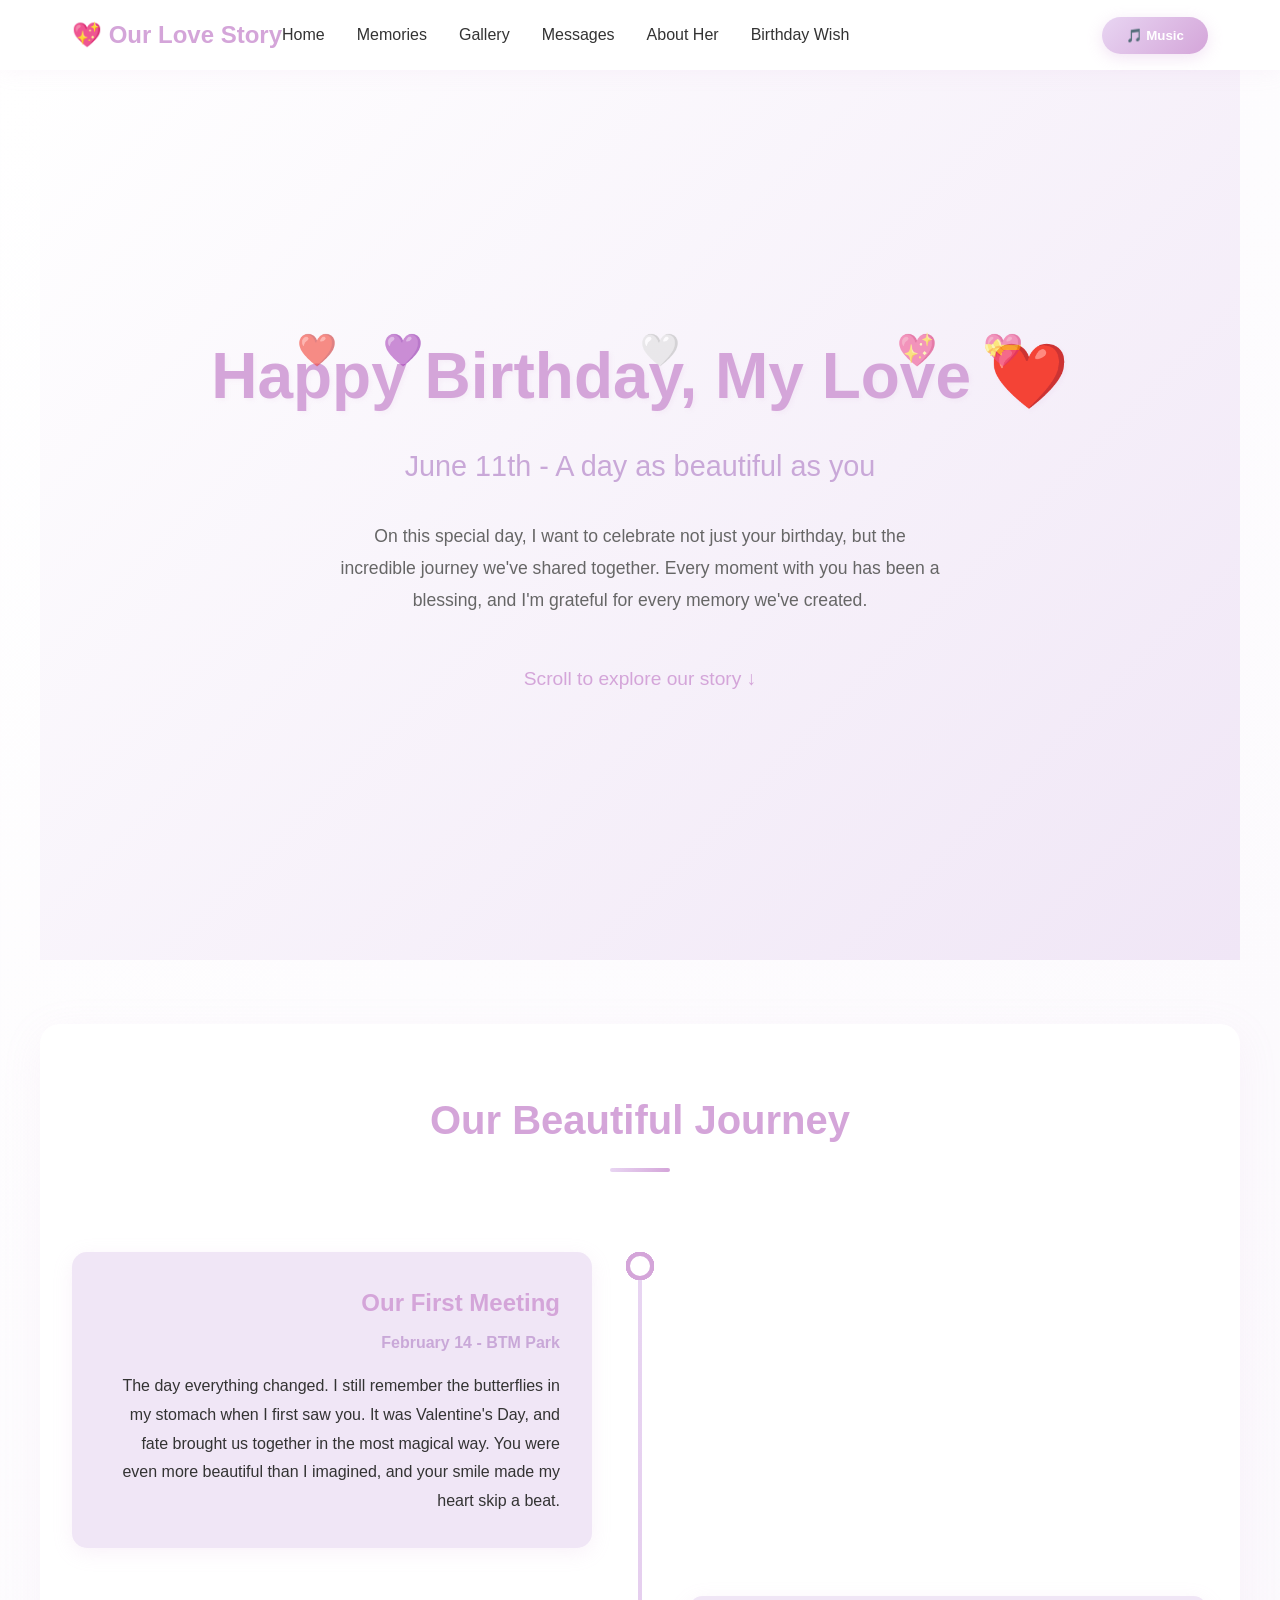
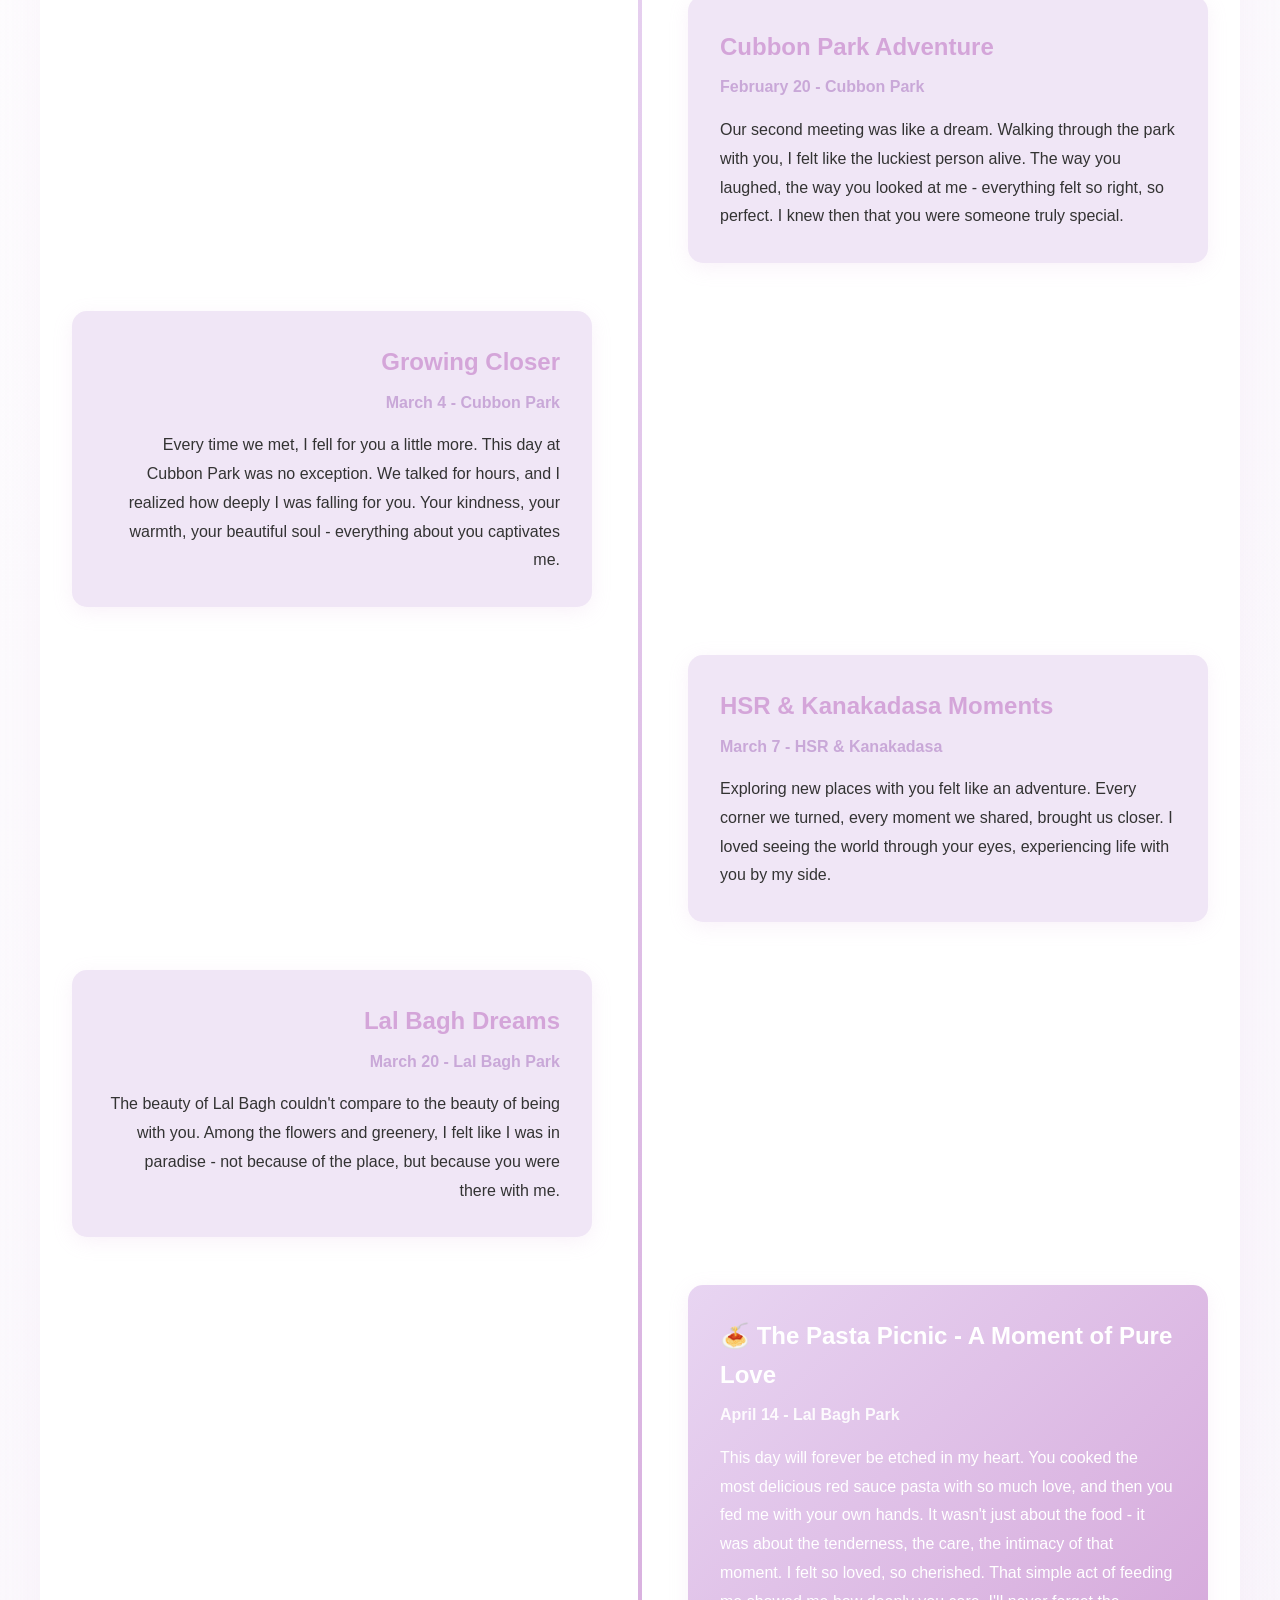
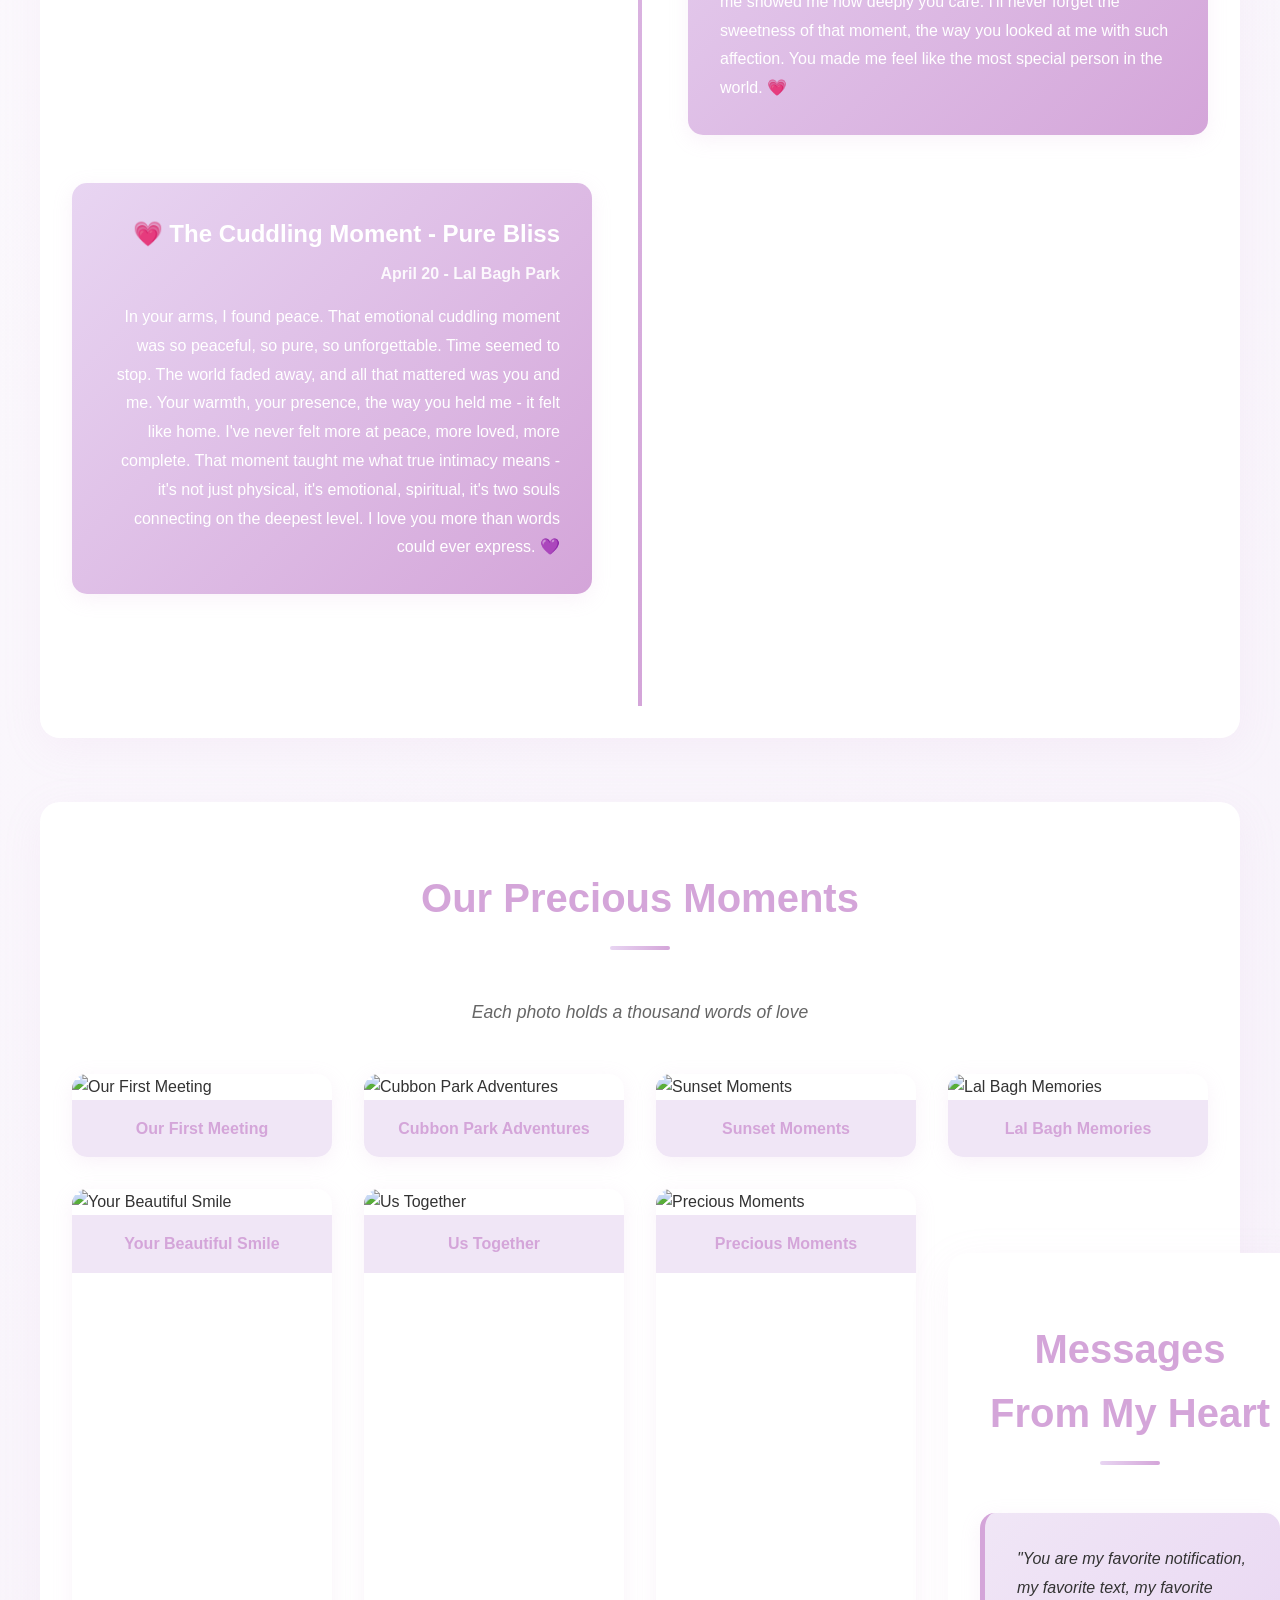
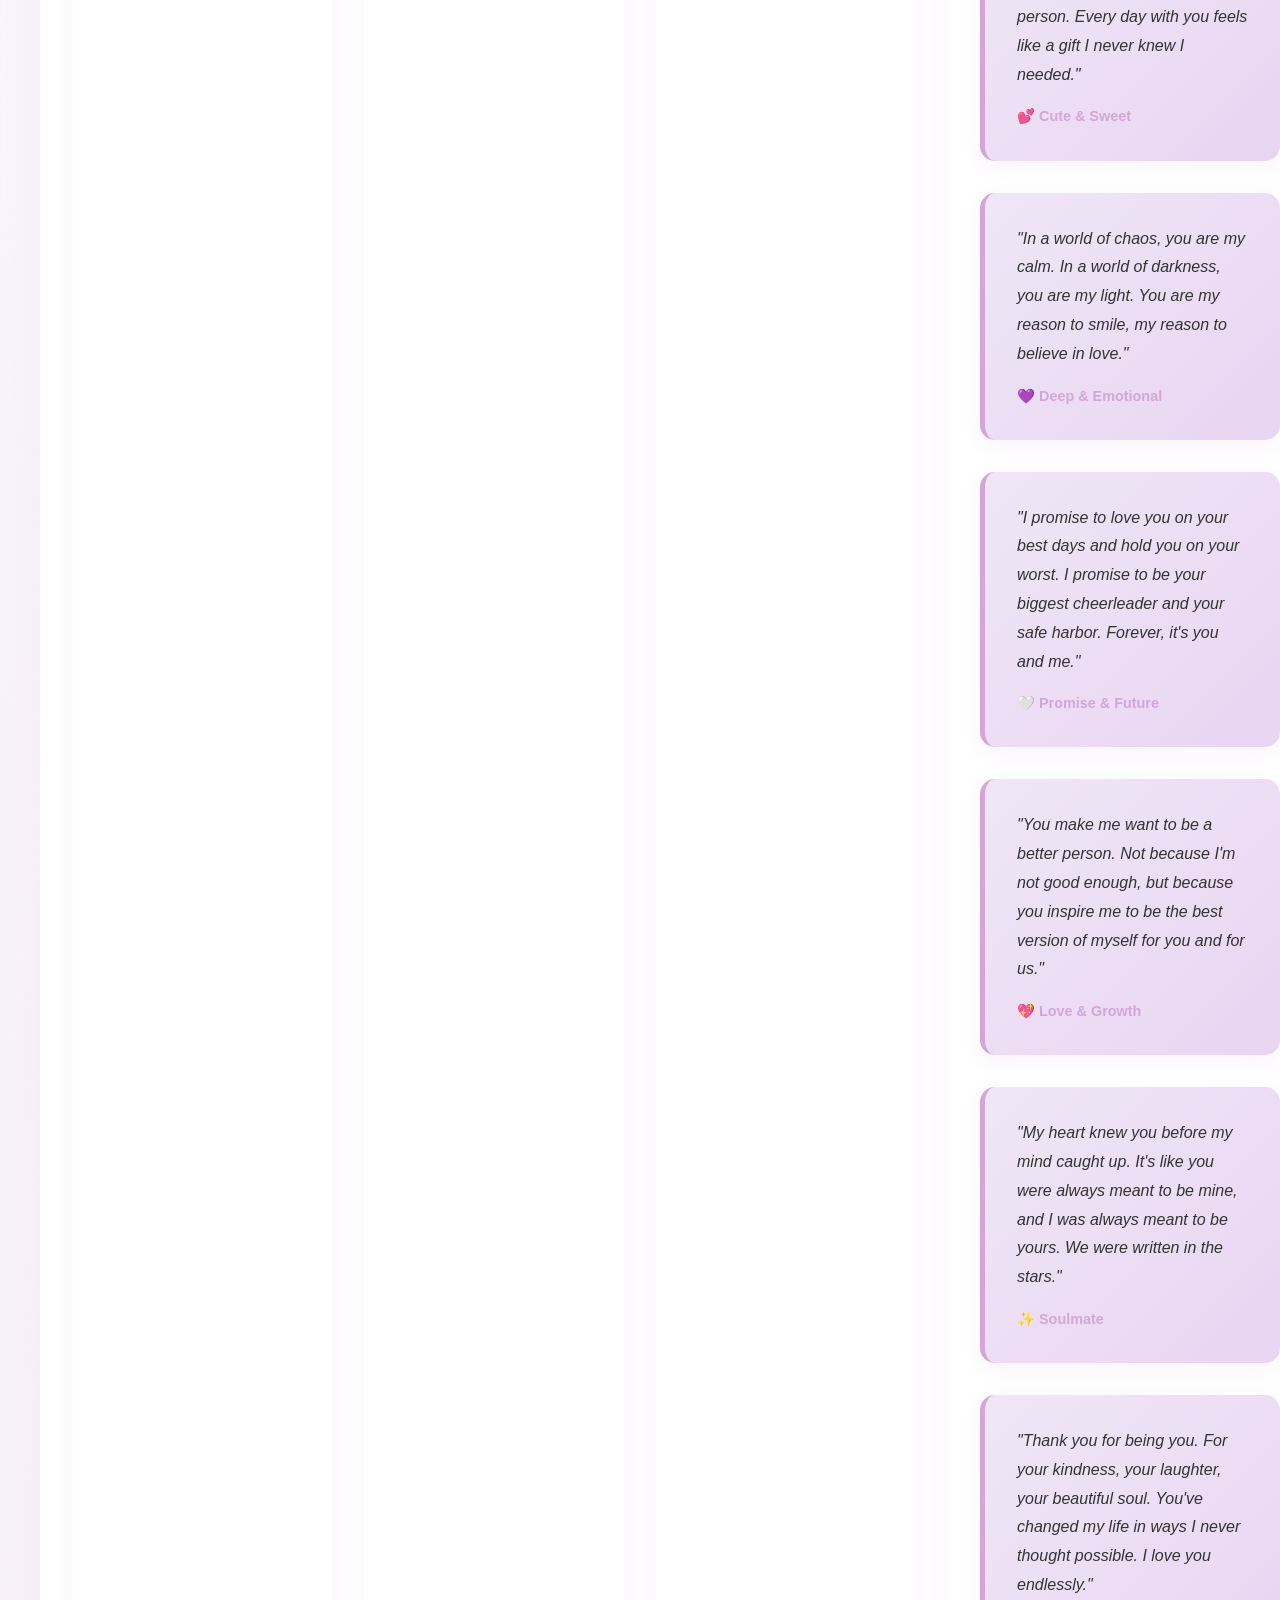
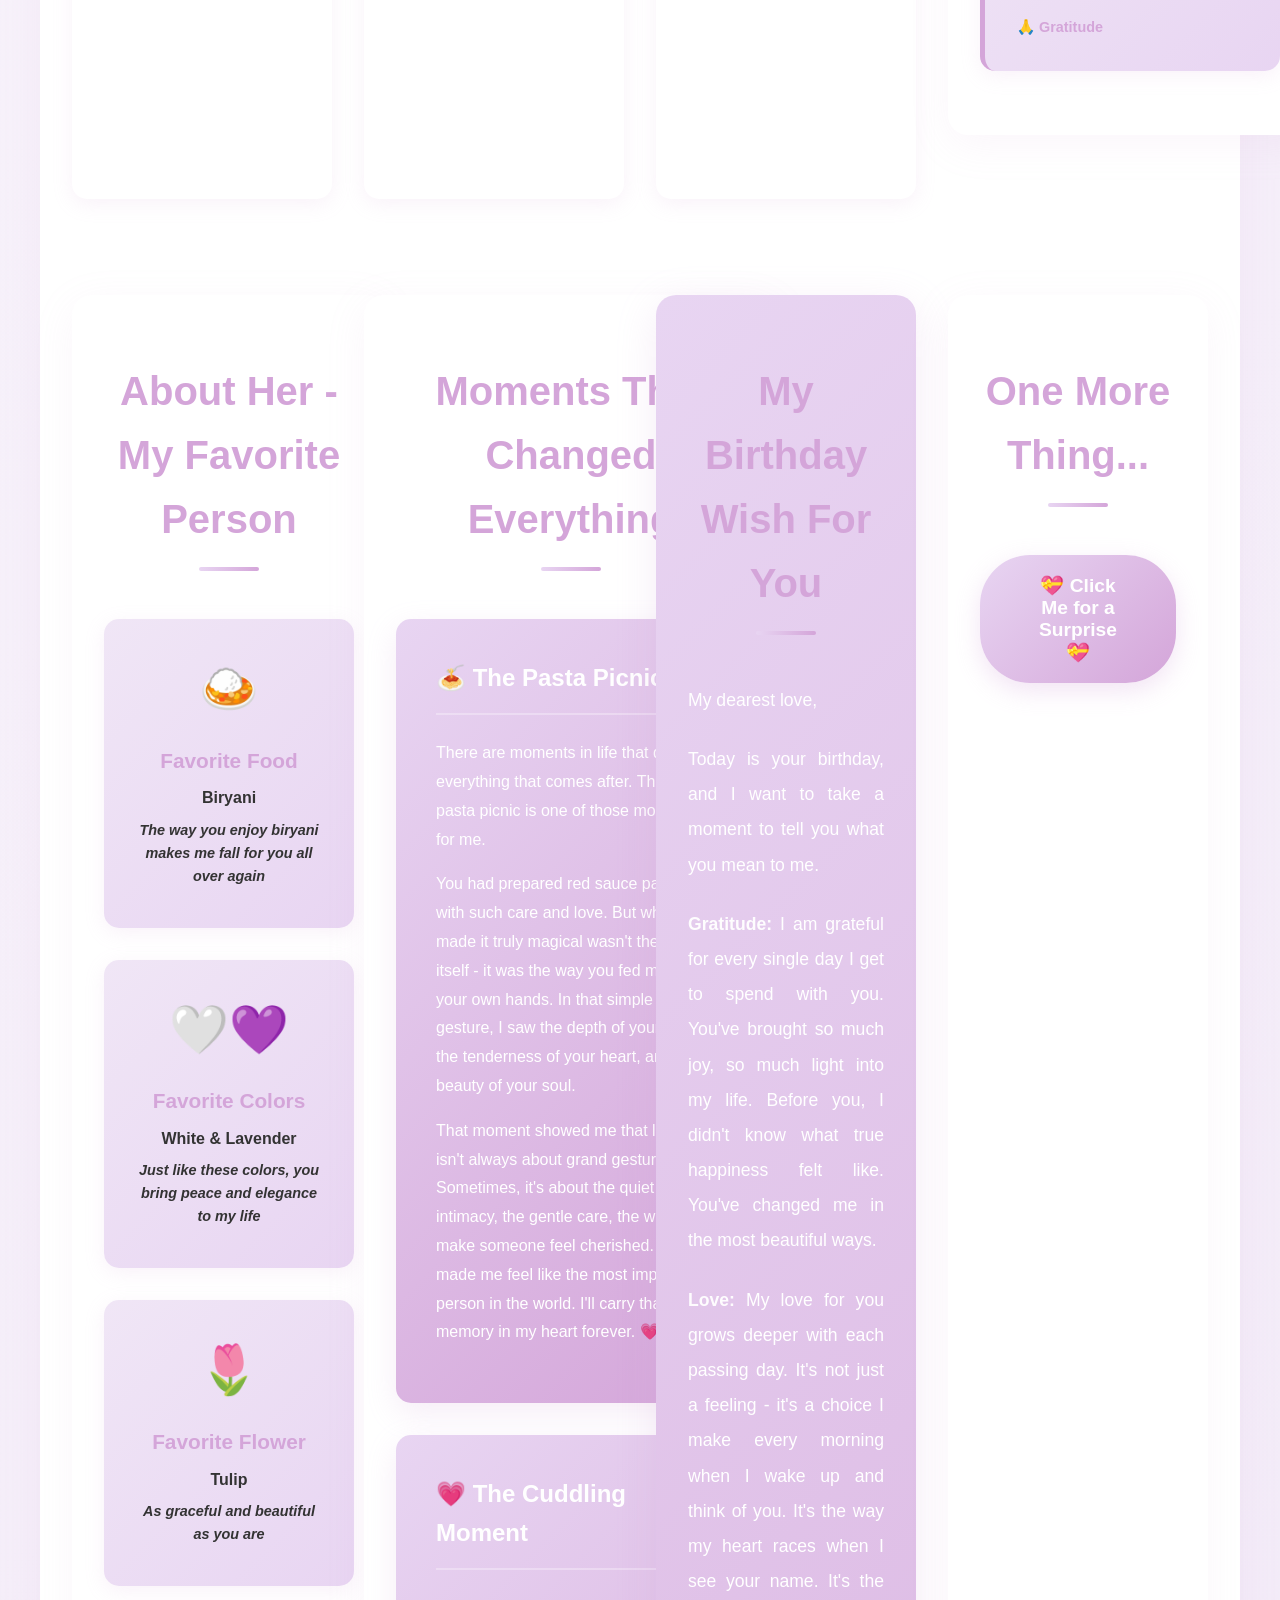
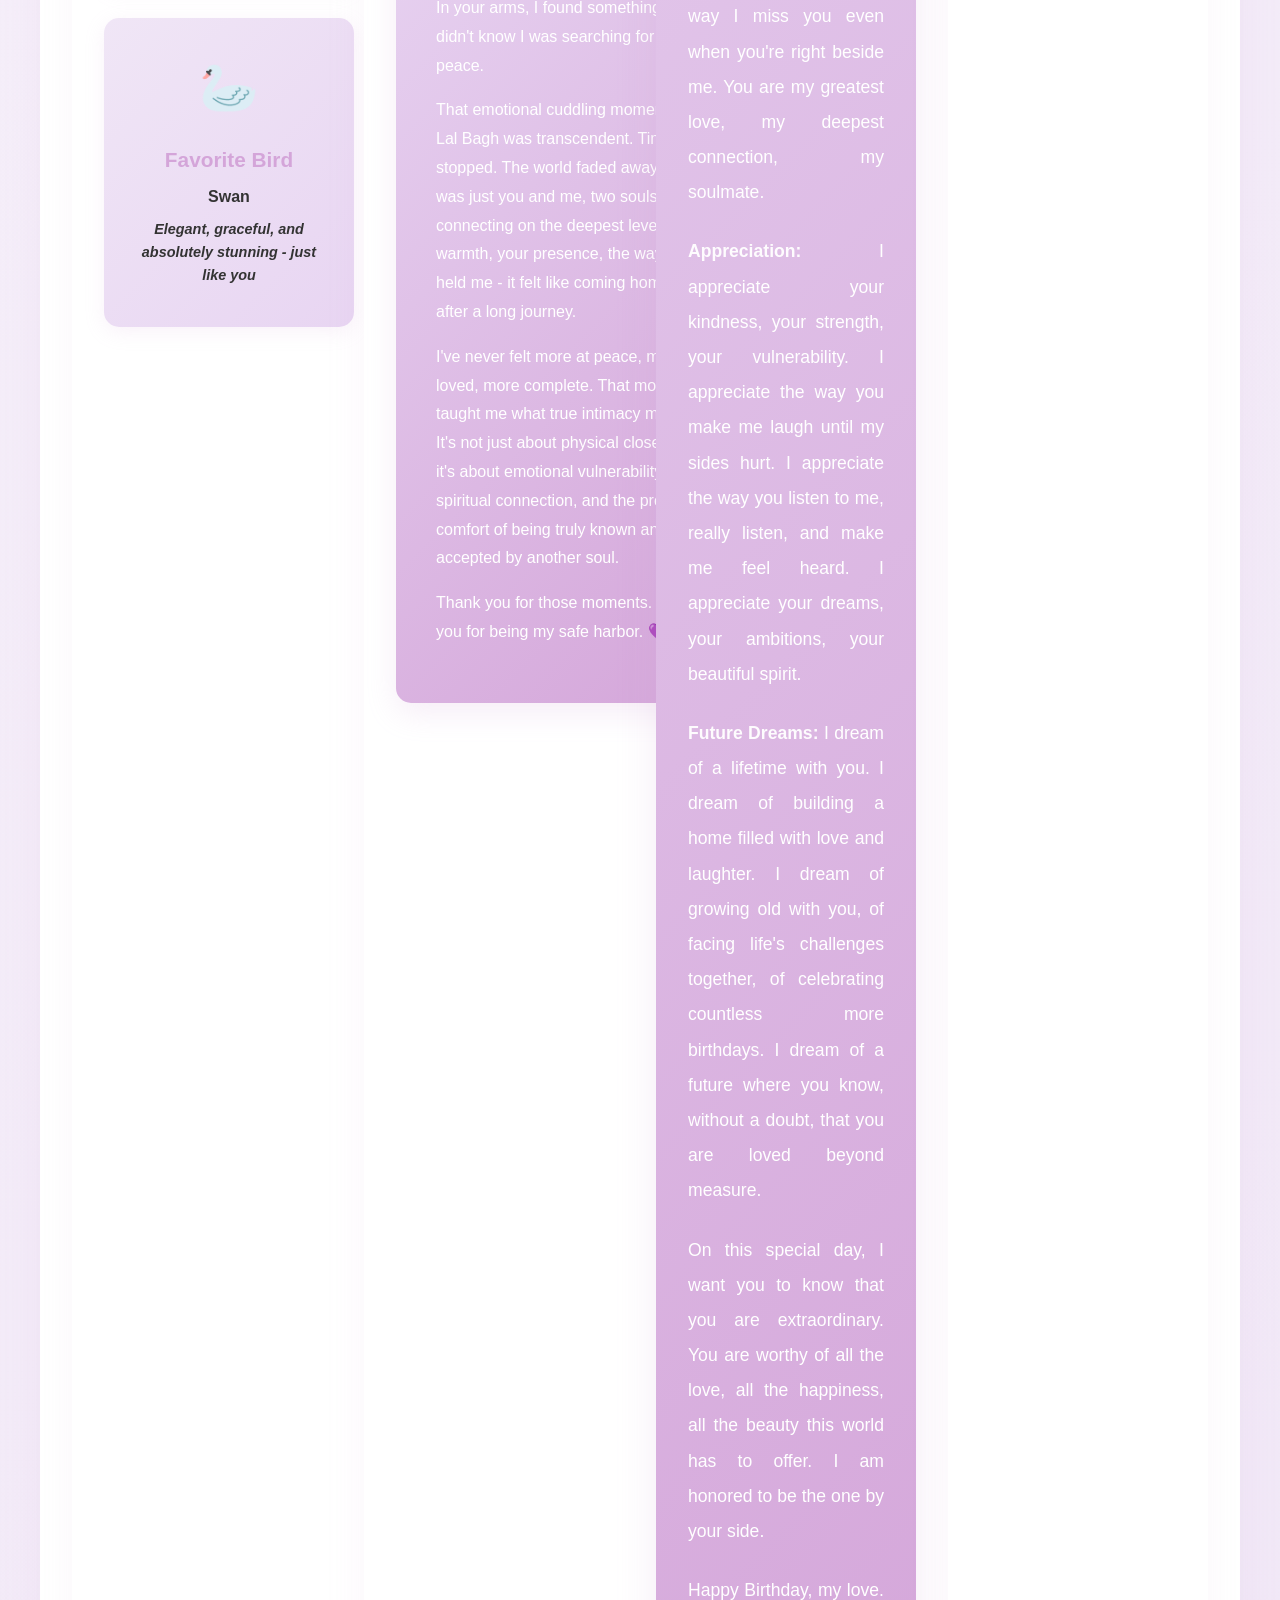
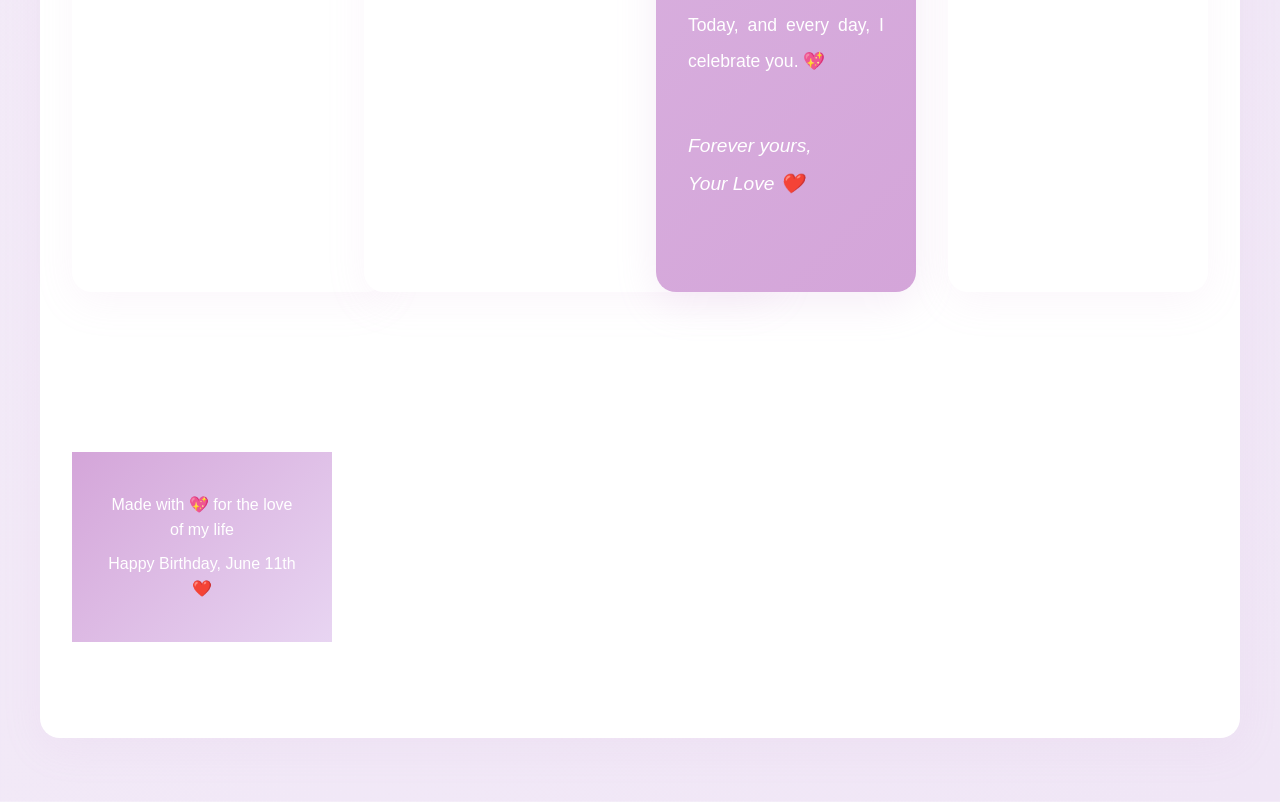
==== index.html @ c40ad383 "Update index.html" ====
<!DOCTYPE html>
<html lang="en">
<head>
    <meta charset="UTF-8">
    <meta name="viewport" content="width=device-width, initial-scale=1.0">
    <title>Happy Birthday, My Love ❤️</title>
    <link rel="stylesheet" href="style.css">
</head>
<body>
    <!-- Navigation -->
    <nav class="navbar">
        <div class="nav-container">
            <div class="logo">💖 Our Love Story</div>
            <ul class="nav-menu">
                <li><a href="#welcome" class="nav-link">Home</a></li>
                <li><a href="#timeline" class="nav-link">Memories</a></li>
                <li><a href="#gallery" class="nav-link">Gallery</a></li>
                <li><a href="#messages" class="nav-link">Messages</a></li>
                <li><a href="#about" class="nav-link">About Her</a></li>
                <li><a href="#birthday" class="nav-link">Birthday Wish</a></li>
            </ul>
            <div class="music-toggle">
                <button id="musicBtn" class="music-btn">🎵 Music</button>
            </div>
        </div>
    </nav>

    <!-- Background Music -->
    <audio id="bgMusic" loop>
        <source src="music/laila.mpeg" type="audio/mpeg">
    </audio>

    <!-- Welcome Section -->
    <section id="welcome" class="welcome">
        <div class="welcome-content">
            <div class="floating-hearts">
                <span class="heart">❤️</span>
                <span class="heart">💜</span>
                <span class="heart">🤍</span>
                <span class="heart">💖</span>
                <span class="heart">💝</span>
            </div>
            <h1 class="welcome-title">Happy Birthday, My Love ❤️</h1>
            <p class="welcome-subtitle">June 11th - A day as beautiful as you</p>
            <p class="welcome-text">
                On this special day, I want to celebrate not just your birthday, but the incredible journey we've shared together. 
                Every moment with you has been a blessing, and I'm grateful for every memory we've created.
            </p>
            <div class="scroll-indicator">
                <span>Scroll to explore our story ↓</span>
            </div>
        </div>
    </section>

    <!-- Timeline Section -->
    <section id="timeline" class="timeline">
        <h2 class="section-title">Our Beautiful Journey</h2>
        <div class="timeline-container">
            <!-- Memory 1 -->
            <div class="timeline-item left">
                <div class="timeline-content">
                    <h3>Our First Meeting</h3>
                    <p class="date">February 14 - BTM Park</p>
                    <p class="description">
                        The day everything changed. I still remember the butterflies in my stomach when I first saw you. 
                        It was Valentine's Day, and fate brought us together in the most magical way. You were even more beautiful 
                        than I imagined, and your smile made my heart skip a beat.
                    </p>
                </div>
            </div>

            <!-- Memory 2 -->
            <div class="timeline-item right">
                <div class="timeline-content">
                    <h3>Cubbon Park Adventure</h3>
                    <p class="date">February 20 - Cubbon Park</p>
                    <p class="description">
                        Our second meeting was like a dream. Walking through the park with you, I felt like the luckiest person alive. 
                        The way you laughed, the way you looked at me - everything felt so right, so perfect. 
                        I knew then that you were someone truly special.
                    </p>
                </div>
            </div>

            <!-- Memory 3 -->
            <div class="timeline-item left">
                <div class="timeline-content">
                    <h3>Growing Closer</h3>
                    <p class="date">March 4 - Cubbon Park</p>
                    <p class="description">
                        Every time we met, I fell for you a little more. This day at Cubbon Park was no exception. 
                        We talked for hours, and I realized how deeply I was falling for you. Your kindness, your warmth, 
                        your beautiful soul - everything about you captivates me.
                    </p>
                </div>
            </div>

            <!-- Memory 4 -->
            <div class="timeline-item right">
                <div class="timeline-content">
                    <h3>HSR & Kanakadasa Moments</h3>
                    <p class="date">March 7 - HSR & Kanakadasa</p>
                    <p class="description">
                        Exploring new places with you felt like an adventure. Every corner we turned, every moment we shared, 
                        brought us closer. I loved seeing the world through your eyes, experiencing life with you by my side.
                    </p>
                </div>
            </div>

            <!-- Memory 5 -->
            <div class="timeline-item left">
                <div class="timeline-content">
                    <h3>Lal Bagh Dreams</h3>
                    <p class="date">March 20 - Lal Bagh Park</p>
                    <p class="description">
                        The beauty of Lal Bagh couldn't compare to the beauty of being with you. 
                        Among the flowers and greenery, I felt like I was in paradise - not because of the place, 
                        but because you were there with me.
                    </p>
                </div>
            </div>

            <!-- Memory 6 - Special -->
            <div class="timeline-item right special">
                <div class="timeline-content">
                    <h3>🍝 The Pasta Picnic - A Moment of Pure Love</h3>
                    <p class="date">April 14 - Lal Bagh Park</p>
                    <p class="description">
                        This day will forever be etched in my heart. You cooked the most delicious red sauce pasta with so much love, 
                        and then you fed me with your own hands. It wasn't just about the food - it was about the tenderness, 
                        the care, the intimacy of that moment. I felt so loved, so cherished. That simple act of feeding me 
                        showed me how deeply you care. I'll never forget the sweetness of that moment, the way you looked at me 
                        with such affection. You made me feel like the most special person in the world. 💗
                    </p>
                </div>
            </div>

            <!-- Memory 7 - Special -->
            <div class="timeline-item left special">
                <div class="timeline-content">
                    <h3>💗 The Cuddling Moment - Pure Bliss</h3>
                    <p class="date">April 20 - Lal Bagh Park</p>
                    <p class="description">
                        In your arms, I found peace. That emotional cuddling moment was so peaceful, so pure, so unforgettable. 
                        Time seemed to stop. The world faded away, and all that mattered was you and me. Your warmth, your presence, 
                        the way you held me - it felt like home. I've never felt more at peace, more loved, more complete. 
                        That moment taught me what true intimacy means - it's not just physical, it's emotional, spiritual, 
                        it's two souls connecting on the deepest level. I love you more than words could ever express. 💜
                    </p>
                </div>
            </div>
        </div>
    </section>

    <!-- Photo Gallery -->
    <section id="gallery" class="gallery">
        <h2 class="section-title">Our Precious Moments</h2>
        <p class="gallery-subtitle">Each photo holds a thousand words of love</p>
        <div class="gallery-grid">
            <div class="gallery-item">
                <img src="https://raw.githubusercontent.com/rajveer99-rgv/birthday-website/master/images/smile1.jpeg" alt="Our First Meeting" style="width: 100%; height: 100%; object-fit: cover;">
                <p class="gallery-caption">Our First Meeting</p>
            </div>
            <div class="gallery-item">
                <img src="https://raw.githubusercontent.com/rajveer99-rgv/birthday-website/master/images/Snapchat-1618791039.jpg" alt="Cubbon Park Adventures" style="width: 100%; height: 100%; object-fit: cover;">
                <p class="gallery-caption">Cubbon Park Adventures</p>
            </div>
            <div class="gallery-item">
                <img src="https://raw.githubusercontent.com/rajveer99-rgv/birthday-website/master/images/Snapchat-1780260680.jpg" alt="Sunset Moments" style="width: 100%; height: 100%; object-fit: cover;">
                <p class="gallery-caption">Sunset Moments</p>
            </div>
            <div class="gallery-item">
                <img src="https://raw.githubusercontent.com/rajveer99-rgv/birthday-website/master/images/bubu1.jpeg" alt="Lal Bagh Memories" style="width: 100%; height: 100%; object-fit: cover;">
                <p class="gallery-caption">Lal Bagh Memories</p>
            </div>
            <div class="gallery-item">
                <img src="https://raw.githubusercontent.com/rajveer99-rgv/birthday-website/master/images/funny.jpeg" alt="Your Beautiful Smile" style="width: 100%; height: 100%; object-fit: cover;">
                <p class="gallery-caption">Your Beautiful Smile</p>
            </div>
            <div class="gallery-item">
                <img src="https://raw.githubusercontent.com/rajveer99-rgv/birthday-website/master/images/kiss.jpeg" alt="Us Together" style="width: 100%; height: 100%; object-fit: cover;">
                <p class="gallery-caption">Us Together</p>
            </div>
            <div class="gallery-item">
                <img src="https://raw.githubusercontent.com/rajveer99-rgv/birthday-website/master/images/uss3.jpeg" alt="Precious Moments" style="width: 100%; height: 100%; object-fit: cover;">
                <p class="gallery-caption">Precious Moments</p>
            </div>
           
     <!-- Love Messages Section -->
    <section id="messages" class="messages">
        <h2 class="section-title">Messages From My Heart</h2>
        <div class="messages-grid">
            <div class="message-card">
                <p class="message-text">
                    "You are my favorite notification, my favorite text, my favorite person. 
                    Every day with you feels like a gift I never knew I needed."
                </p>
                <p class="message-label">💕 Cute & Sweet</p>
            </div>
            <div class="message-card">
                <p class="message-text">
                    "In a world of chaos, you are my calm. In a world of darkness, you are my light. 
                    You are my reason to smile, my reason to believe in love."
                </p>
                <p class="message-label">💜 Deep & Emotional</p>
            </div>
            <div class="message-card">
                <p class="message-text">
                    "I promise to love you on your best days and hold you on your worst. 
                    I promise to be your biggest cheerleader and your safe harbor. Forever, it's you and me."
                </p>
                <p class="message-label">🤍 Promise & Future</p>
            </div>
            <div class="message-card">
                <p class="message-text">
                    "You make me want to be a better person. Not because I'm not good enough, 
                    but because you inspire me to be the best version of myself for you and for us."
                </p>
                <p class="message-label">💖 Love & Growth</p>
            </div>
            <div class="message-card">
                <p class="message-text">
                    "My heart knew you before my mind caught up. It's like you were always meant to be mine, 
                    and I was always meant to be yours. We were written in the stars."
                </p>
                <p class="message-label">✨ Soulmate</p>
            </div>
            <div class="message-card">
                <p class="message-text">
                    "Thank you for being you. For your kindness, your laughter, your beautiful soul. 
                    You've changed my life in ways I never thought possible. I love you endlessly."
                </p>
                <p class="message-label">🙏 Gratitude</p>
            </div>
        </div>
    </section>

    <!-- About Her Section -->
    <section id="about" class="about">
        <h2 class="section-title">About Her - My Favorite Person</h2>
        <div class="favorites-grid">
            <div class="favorite-item">
                <div class="favorite-icon">🍛</div>
                <h3>Favorite Food</h3>
                <p>Biryani</p>
                <p class="favorite-note">The way you enjoy biryani makes me fall for you all over again</p>
            </div>
            <div class="favorite-item">
                <div class="favorite-icon">🤍💜</div>
                <h3>Favorite Colors</h3>
                <p>White & Lavender</p>
                <p class="favorite-note">Just like these colors, you bring peace and elegance to my life</p>
            </div>
            <div class="favorite-item">
                <div class="favorite-icon">🌷</div>
                <h3>Favorite Flower</h3>
                <p>Tulip</p>
                <p class="favorite-note">As graceful and beautiful as you are</p>
            </div>
            <div class="favorite-item">
                <div class="favorite-icon">🦢</div>
                <h3>Favorite Bird</h3>
                <p>Swan</p>
                <p class="favorite-note">Elegant, graceful, and absolutely stunning - just like you</p>
            </div>
        </div>
    </section>

    <!-- Special Moments Highlight -->
    <section id="special" class="special-moments">
        <h2 class="section-title">Moments That Changed Everything</h2>
        <div class="moments-container">
            <div class="moment-card">
                <h3>🍝 The Pasta Picnic</h3>
                <p>
                    There are moments in life that define everything that comes after. The pasta picnic is one of those moments for me.
                </p>
                <p>
                    You had prepared red sauce pasta with such care and love. But what made it truly magical wasn't the food itself - 
                    it was the way you fed me with your own hands. In that simple gesture, I saw the depth of your love, 
                    the tenderness of your heart, and the beauty of your soul.
                </p>
                <p>
                    That moment showed me that love isn't always about grand gestures. Sometimes, it's about the quiet intimacy, 
                    the gentle care, the way you make someone feel cherished. You made me feel like the most important person in the world. 
                    I'll carry that memory in my heart forever. 💗
                </p>
            </div>
            <div class="moment-card">
                <h3>💗 The Cuddling Moment</h3>
                <p>
                    In your arms, I found something I didn't know I was searching for - peace.
                </p>
                <p>
                    That emotional cuddling moment at Lal Bagh was transcendent. Time stopped. The world faded away. 
                    It was just you and me, two souls connecting on the deepest level. Your warmth, your presence, 
                    the way you held me - it felt like coming home after a long journey.
                </p>
                <p>
                    I've never felt more at peace, more loved, more complete. That moment taught me what true intimacy means. 
                    It's not just about physical closeness - it's about emotional vulnerability, spiritual connection, 
                    and the profound comfort of being truly known and accepted by another soul.
                </p>
                <p>
                    Thank you for those moments. Thank you for being my safe harbor. 💜
                </p>
            </div>
        </div>
    </section>

    <!-- Birthday Wish Section -->
    <section id="birthday" class="birthday-wish">
        <h2 class="section-title">My Birthday Wish For You</h2>
        <div class="wish-content">
            <p>
                My dearest love,
            </p>
            <p>
                Today is your birthday, and I want to take a moment to tell you what you mean to me.
            </p>
            <p>
                <strong>Gratitude:</strong> I am grateful for every single day I get to spend with you. 
                You've brought so much joy, so much light into my life. Before you, I didn't know what true happiness felt like. 
                You've changed me in the most beautiful ways.
            </p>
            <p>
                <strong>Love:</strong> My love for you grows deeper with each passing day. It's not just a feeling - 
                it's a choice I make every morning when I wake up and think of you. It's the way my heart races when I see your name. 
                It's the way I miss you even when you're right beside me. You are my greatest love, my deepest connection, my soulmate.
            </p>
            <p>
                <strong>Appreciation:</strong> I appreciate your kindness, your strength, your vulnerability. 
                I appreciate the way you make me laugh until my sides hurt. I appreciate the way you listen to me, 
                really listen, and make me feel heard. I appreciate your dreams, your ambitions, your beautiful spirit.
            </p>
            <p>
                <strong>Future Dreams:</strong> I dream of a lifetime with you. I dream of building a home filled with love and laughter. 
                I dream of growing old with you, of facing life's challenges together, of celebrating countless more birthdays. 
                I dream of a future where you know, without a doubt, that you are loved beyond measure.
            </p>
            <p>
                On this special day, I want you to know that you are extraordinary. You are worthy of all the love, 
                all the happiness, all the beauty this world has to offer. I am honored to be the one by your side.
            </p>
            <p>
                Happy Birthday, my love. Today, and every day, I celebrate you. 💖
            </p>
            <p class="signature">
                Forever yours,<br>
                Your Love ❤️
            </p>
        </div>
    </section>

    <!-- Final Surprise Section -->
    <section id="surprise" class="surprise">
        <h2 class="section-title">One More Thing...</h2>
        <div class="surprise-container">
            <button id="surpriseBtn" class="surprise-btn">💝 Click Me for a Surprise 💝</button>
            <div id="surpriseContent" class="surprise-content hidden">
                <div class="surprise-message">
                    <h3>My Final Secret Message</h3>
                    <p>
                        I love you. Not because you're perfect, but because loving you feels like the most natural thing in the world. 
                        You are my favorite person, my greatest adventure, my sweetest dream come true.
                    </p>
                    <p>
                        Thank you for saying yes to us. Thank you for choosing me. Thank you for being the incredible woman that you are.
                    </p>
                    <p>
                        I can't wait to spend forever with you. 💖
                    </p>
                    <div class="confetti-animation">
                        <span class="confetti">❤️</span>
                        <span class="confetti">💜</span>
                        <span class="confetti">🤍</span>
                        <span class="confetti">💖</span>
                        <span class="confetti">💝</span>
                        <span class="confetti">✨</span>
                        <span class="confetti">🌹</span>
                        <span class="confetti">🌷</span>
                    </div>
                </div>
            </div>
        </div>
    </section>

    <!-- Footer -->
    <footer class="footer">
        <p>Made with 💖 for the love of my life</p>
        <p>Happy Birthday, June 11th ❤️</p>
    </footer>

    <script src="script.js"></script>
</body>
</html>
---- style.css ----
/* ==================== VARIABLES & RESET ==================== */
:root {
    --primary-color: #e8d5f2;
    --secondary-color: #f5f5f5;
    --accent-color: #d4a5d9;
    --text-dark: #333333;
    --text-light: #666666;
    --white: #ffffff;
    --lavender-light: #f0e6f6;
    --lavender-dark: #c9a8d8;
    --rose: #ff69b4;
    --transition: all 0.3s ease;
}

* {
    margin: 0;
    padding: 0;
    box-sizing: border-box;
}

html {
    scroll-behavior: smooth;
}

body {
    font-family: 'Segoe UI', Tahoma, Geneva, Verdana, sans-serif;
    line-height: 1.6;
    color: var(--text-dark);
    background: linear-gradient(135deg, var(--white) 0%, var(--lavender-light) 100%);
    min-height: 100vh;
}

/* ==================== NAVIGATION ==================== */
.navbar {
    position: fixed;
    top: 0;
    width: 100%;
    background: rgba(255, 255, 255, 0.95);
    backdrop-filter: blur(10px);
    box-shadow: 0 2px 20px rgba(212, 165, 217, 0.1);
    z-index: 1000;
    padding: 1rem 0;
}

.nav-container {
    max-width: 1200px;
    margin: 0 auto;
    display: flex;
    justify-content: space-between;
    align-items: center;
    padding: 0 2rem;
}

.logo {
    font-size: 1.5rem;
    font-weight: bold;
    color: var(--accent-color);
    text-decoration: none;
}

.nav-menu {
    display: flex;
    list-style: none;
    gap: 2rem;
    flex-wrap: wrap;
}

.nav-link {
    color: var(--text-dark);
    text-decoration: none;
    font-weight: 500;
    transition: var(--transition);
    position: relative;
}

.nav-link:hover {
    color: var(--accent-color);
}

.nav-link::after {
    content: '';
    position: absolute;
    bottom: -5px;
    left: 0;
    width: 0;
    height: 2px;
    background: var(--accent-color);
    transition: width 0.3s ease;
}

.nav-link:hover::after {
    width: 100%;
}

.music-toggle {
    margin-left: auto;
}

.music-btn {
    background: linear-gradient(135deg, var(--primary-color), var(--accent-color));
    border: none;
    padding: 0.7rem 1.5rem;
    border-radius: 25px;
    cursor: pointer;
    font-weight: 600;
    color: var(--white);
    transition: var(--transition);
    box-shadow: 0 4px 15px rgba(212, 165, 217, 0.3);
}

.music-btn:hover {
    transform: translateY(-2px);
    box-shadow: 0 6px 20px rgba(212, 165, 217, 0.4);
}

.music-btn.playing {
    animation: pulse 1s infinite;
}

@keyframes pulse {
    0%, 100% { transform: scale(1); }
    50% { transform: scale(1.05); }
}

/* ==================== WELCOME SECTION ==================== */
.welcome {
    min-height: 100vh;
    display: flex;
    align-items: center;
    justify-content: center;
    background: linear-gradient(135deg, var(--white) 0%, var(--lavender-light) 100%);
    position: relative;
    overflow: hidden;
    margin-top: 60px;
}

.welcome-content {
    text-align: center;
    z-index: 2;
    animation: fadeInUp 1s ease;
}

.welcome-title {
    font-size: 4rem;
    color: var(--accent-color);
    margin-bottom: 1rem;
    font-weight: 700;
    text-shadow: 2px 2px 4px rgba(212, 165, 217, 0.1);
    animation: scaleIn 1s ease;
}

.welcome-subtitle {
    font-size: 1.8rem;
    color: var(--lavender-dark);
    margin-bottom: 2rem;
    font-weight: 300;
}

.welcome-text {
    font-size: 1.1rem;
    color: var(--text-light);
    max-width: 600px;
    margin: 0 auto 3rem;
    line-height: 1.8;
    animation: fadeInUp 1.2s ease;
}

.floating-hearts {
    position: absolute;
    width: 100%;
    height: 100%;
    top: 0;
    left: 0;
    pointer-events: none;
}

.heart {
    position: absolute;
    font-size: 2rem;
    animation: float 6s ease-in-out infinite;
    opacity: 0.6;
}

.heart:nth-child(1) { left: 10%; animation-delay: 0s; }
.heart:nth-child(2) { left: 20%; animation-delay: 1s; }
.heart:nth-child(3) { left: 50%; animation-delay: 2s; }
.heart:nth-child(4) { left: 80%; animation-delay: 1.5s; }
.heart:nth-child(5) { left: 90%; animation-delay: 2.5s; }

@keyframes float {
    0%, 100% { transform: translateY(0) rotate(0deg); opacity: 0.6; }
    50% { transform: translateY(-30px) rotate(10deg); opacity: 1; }
}

.scroll-indicator {
    animation: bounce 2s infinite;
    font-size: 1.2rem;
    color: var(--accent-color);
    margin-top: 2rem;
}

@keyframes bounce {
    0%, 100% { transform: translateY(0); }
    50% { transform: translateY(10px); }
}

/* ==================== SECTION STYLES ==================== */
section {
    padding: 6rem 2rem;
    max-width: 1200px;
    margin: 0 auto;
}

.section-title {
    font-size: 2.5rem;
    color: var(--accent-color);
    text-align: center;
    margin-bottom: 3rem;
    position: relative;
    animation: fadeInDown 0.8s ease;
}

.section-title::after {
    content: '';
    display: block;
    width: 60px;
    height: 4px;
    background: linear-gradient(90deg, var(--primary-color), var(--accent-color));
    margin: 1rem auto 0;
    border-radius: 2px;
}

/* ==================== TIMELINE SECTION ==================== */
.timeline {
    background: var(--white);
    border-radius: 20px;
    padding: 4rem 2rem;
    margin: 4rem auto;
    box-shadow: 0 10px 40px rgba(212, 165, 217, 0.1);
}

.timeline-container {
    position: relative;
    padding: 2rem 0;
}

.timeline-container::before {
    content: '';
    position: absolute;
    left: 50%;
    transform: translateX(-50%);
    width: 4px;
    height: 100%;
    background: linear-gradient(180deg, var(--primary-color), var(--accent-color));
}

.timeline-item {
    margin-bottom: 3rem;
    animation: fadeInUp 0.8s ease;
}

.timeline-item.left {
    margin-left: 0;
    margin-right: 50%;
    padding-right: 3rem;
    text-align: right;
}

.timeline-item.right {
    margin-left: 50%;
    margin-right: 0;
    padding-left: 3rem;
    text-align: left;
}

.timeline-content {
    background: var(--lavender-light);
    padding: 2rem;
    border-radius: 15px;
    position: relative;
    transition: var(--transition);
    box-shadow: 0 5px 20px rgba(212, 165, 217, 0.15);
}

.timeline-content:hover {
    transform: translateY(-5px);
    box-shadow: 0 10px 30px rgba(212, 165, 217, 0.25);
}

.timeline-item::before {
    content: '';
    position: absolute;
    top: 2rem;
    width: 20px;
    height: 20px;
    background: var(--white);
    border: 4px solid var(--accent-color);
    border-radius: 50%;
    left: 50%;
    transform: translateX(-50%);
    z-index: 10;
}

.timeline-item.special .timeline-content {
    background: linear-gradient(135deg, var(--primary-color), var(--accent-color));
    color: var(--white);
}

.timeline-content h3 {
    font-size: 1.5rem;
    color: var(--accent-color);
    margin-bottom: 0.5rem;
}

.timeline-item.special .timeline-content h3 {
    color: var(--white);
}

.timeline-content .date {
    color: var(--lavender-dark);
    font-weight: 600;
    margin-bottom: 1rem;
}

.timeline-item.special .timeline-content .date {
    color: rgba(255, 255, 255, 0.9);
}

.timeline-content .description {
    line-height: 1.8;
    color: var(--text-dark);
}

.timeline-item.special .timeline-content .description {
    color: var(--white);
}

/* ==================== GALLERY SECTION ==================== */
.gallery {
    background: var(--white);
    border-radius: 20px;
    padding: 4rem 2rem;
    margin: 4rem auto;
    box-shadow: 0 10px 40px rgba(212, 165, 217, 0.1);
}

.gallery-subtitle {
    text-align: center;
    color: var(--text-light);
    font-size: 1.1rem;
    margin-bottom: 3rem;
    font-style: italic;
}

.gallery-grid {
    display: grid;
    grid-template-columns: repeat(auto-fit, minmax(250px, 1fr));
    gap: 2rem;
    margin-bottom: 2rem;
}

.gallery-item {
    border-radius: 15px;
    overflow: hidden;
    box-shadow: 0 5px 20px rgba(212, 165, 217, 0.15);
    transition: var(--transition);
    cursor: pointer;
    animation: fadeInUp 0.8s ease;
}

.gallery-item:hover {
    transform: translateY(-10px);
    box-shadow: 0 15px 40px rgba(212, 165, 217, 0.3);
}

.gallery-placeholder {
    width: 100%;
    aspect-ratio: 1;
    background: linear-gradient(135deg, var(--primary-color), var(--lavender-light));
    display: flex;
    align-items: center;
    justify-content: center;
    font-size: 3rem;
    transition: var(--transition);
}

.gallery-item:hover .gallery-placeholder {
    transform: scale(1.1);
}

.gallery-caption {
    padding: 1rem;
    text-align: center;
    background: var(--lavender-light);
    color: var(--accent-color);
    font-weight: 600;
}

.gallery-note {
    text-align: center;
    color: var(--text-light);
    font-size: 0.9rem;
    font-style: italic;
}

/* ==================== MESSAGES SECTION ==================== */
.messages {
    background: var(--white);
    border-radius: 20px;
    padding: 4rem 2rem;
    margin: 4rem auto;
    box-shadow: 0 10px 40px rgba(212, 165, 217, 0.1);
}

.messages-grid {
    display: grid;
    grid-template-columns: repeat(auto-fit, minmax(300px, 1fr));
    gap: 2rem;
}

.message-card {
    background: linear-gradient(135deg, var(--lavender-light), var(--primary-color));
    padding: 2rem;
    border-radius: 15px;
    box-shadow: 0 5px 20px rgba(212, 165, 217, 0.15);
    transition: var(--transition);
    animation: fadeInUp 0.8s ease;
    border-left: 5px solid var(--accent-color);
}

.message-card:hover {
    transform: translateY(-8px);
    box-shadow: 0 12px 30px rgba(212, 165, 217, 0.25);
}

.message-text {
    font-size: 1rem;
    color: var(--text-dark);
    line-height: 1.8;
    margin-bottom: 1rem;
    font-style: italic;
}

.message-label {
    font-weight: 600;
    color: var(--accent-color);
    font-size: 0.9rem;
}

/* ==================== ABOUT SECTION ==================== */
.about {
    background: var(--white);
    border-radius: 20px;
    padding: 4rem 2rem;
    margin: 4rem auto;
    box-shadow: 0 10px 40px rgba(212, 165, 217, 0.1);
}

.favorites-grid {
    display: grid;
    grid-template-columns: repeat(auto-fit, minmax(250px, 1fr));
    gap: 2rem;
}

.favorite-item {
    background: linear-gradient(135deg, var(--lavender-light), var(--primary-color));
    padding: 2rem;
    border-radius: 15px;
    text-align: center;
    box-shadow: 0 5px 20px rgba(212, 165, 217, 0.15);
    transition: var(--transition);
    animation: fadeInUp 0.8s ease;
}

.favorite-item:hover {
    transform: scale(1.05);
    box-shadow: 0 10px 30px rgba(212, 165, 217, 0.25);
}

.favorite-icon {
    font-size: 3rem;
    margin-bottom: 1rem;
}

.favorite-item h3 {
    color: var(--accent-color);
    margin-bottom: 0.5rem;
    font-size: 1.3rem;
}

.favorite-item p {
    color: var(--text-dark);
    font-weight: 600;
    margin-bottom: 0.5rem;
}

.favorite-note {
    font-size: 0.9rem;
    color: var(--text-light);
    font-weight: normal;
    font-style: italic;
}

/* ==================== SPECIAL MOMENTS ==================== */
.special-moments {
    background: var(--white);
    border-radius: 20px;
    padding: 4rem 2rem;
    margin: 4rem auto;
    box-shadow: 0 10px 40px rgba(212, 165, 217, 0.1);
}

.moments-container {
    display: grid;
    grid-template-columns: repeat(auto-fit, minmax(350px, 1fr));
    gap: 2rem;
}

.moment-card {
    background: linear-gradient(135deg, var(--primary-color), var(--accent-color));
    padding: 2.5rem;
    border-radius: 15px;
    color: var(--white);
    box-shadow: 0 10px 30px rgba(212, 165, 217, 0.2);
    transition: var(--transition);
    animation: fadeInUp 0.8s ease;
}

.moment-card:hover {
    transform: translateY(-10px);
    box-shadow: 0 15px 40px rgba(212, 165, 217, 0.35);
}

.moment-card h3 {
    font-size: 1.5rem;
    margin-bottom: 1.5rem;
    border-bottom: 2px solid rgba(255, 255, 255, 0.3);
    padding-bottom: 1rem;
}

.moment-card p {
    line-height: 1.8;
    margin-bottom: 1rem;
}

/* ==================== BIRTHDAY WISH ==================== */
.birthday-wish {
    background: linear-gradient(135deg, var(--primary-color), var(--accent-color));
    border-radius: 20px;
    padding: 4rem 2rem;
    margin: 4rem auto;
    box-shadow: 0 10px 40px rgba(212, 165, 217, 0.2);
    color: var(--white);
}

.wish-content {
    max-width: 800px;
    margin: 0 auto;
    line-height: 2;
    font-size: 1.1rem;
}

.wish-content p {
    margin-bottom: 1.5rem;
    text-align: justify;
}

.wish-content strong {
    color: rgba(255, 255, 255, 0.95);
}

.signature {
    text-align: right;
    margin-top: 3rem;
    font-style: italic;
    font-size: 1.2rem;
}

/* ==================== SURPRISE SECTION ==================== */
.surprise {
    background: var(--white);
    border-radius: 20px;
    padding: 4rem 2rem;
    margin: 4rem auto;
    box-shadow: 0 10px 40px rgba(212, 165, 217, 0.1);
    text-align: center;
}

.surprise-container {
    max-width: 600px;
    margin: 0 auto;
}

.surprise-btn {
    background: linear-gradient(135deg, var(--primary-color), var(--accent-color));
    border: none;
    padding: 1.2rem 3rem;
    font-size: 1.2rem;
    border-radius: 50px;
    cursor: pointer;
    color: var(--white);
    font-weight: 700;
    transition: var(--transition);
    box-shadow: 0 8px 25px rgba(212, 165, 217, 0.3);
    animation: pulse 2s infinite;
}

.surprise-btn:hover {
    transform: scale(1.1);
    box-shadow: 0 12px 35px rgba(212, 165, 217, 0.4);
}

.surprise-content {
    margin-top: 2rem;
    opacity: 1;
    transition: var(--transition);
}

.surprise-content.hidden {
    display: none;
}

.surprise-message {
    background: linear-gradient(135deg, var(--lavender-light), var(--primary-color));
    padding: 3rem;
    border-radius: 15px;
    animation: scaleIn 0.6s ease;
    position: relative;
    overflow: hidden;
}

.surprise-message h3 {
    color: var(--accent-color);
    font-size: 1.8rem;
    margin-bottom: 1.5rem;
}

.surprise-message p {
    color: var(--text-dark);
    line-height: 1.8;
    margin-bottom: 1rem;
    font-size: 1.05rem;
}

.confetti-animation {
    position: absolute;
    top: 0;
    left: 0;
    width: 100%;
    height: 100%;
    pointer-events: none;
}

.confetti {
    position: absolute;
    font-size: 1.5rem;
    animation: confettiFall 3s ease-out forwards;
}

.confetti:nth-child(1) { left: 10%; animation-delay: 0s; }
.confetti:nth-child(2) { left: 20%; animation-delay: 0.1s; }
.confetti:nth-child(3) { left: 30%; animation-delay: 0.2s; }
.confetti:nth-child(4) { left: 40%; animation-delay: 0.3s; }
.confetti:nth-child(5) { left: 60%; animation-delay: 0.4s; }
.confetti:nth-child(6) { left: 70%; animation-delay: 0.5s; }
.confetti:nth-child(7) { left: 80%; animation-delay: 0.6s; }
.confetti:nth-child(8) { left: 90%; animation-delay: 0.7s; }

@keyframes confettiFall {
    0% {
        transform: translateY(-10px) rotate(0deg);
        opacity: 1;
    }
    100% {
        transform: translateY(300px) rotate(360deg);
        opacity: 0;
    }
}

/* ==================== FOOTER ==================== */
.footer {
    background: linear-gradient(135deg, var(--accent-color), var(--primary-color));
    color: var(--white);
    text-align: center;
    padding: 2rem;
    margin-top: 4rem;
}

.footer p {
    margin: 0.5rem 0;
    font-size: 1rem;
}

/* ==================== ANIMATIONS ==================== */
@keyframes fadeInUp {
    from {
        opacity: 0;
        transform: translateY(30px);
    }
    to {
        opacity: 1;
        transform: translateY(0);
    }
}

@keyframes fadeInDown {
    from {
        opacity: 0;
        transform: translateY(-30px);
    }
    to {
        opacity: 1;
        transform: translateY(0);
    }
}

@keyframes scaleIn {
    from {
        opacity: 0;
        transform: scale(0.9);
    }
    to {
        opacity: 1;
        transform: scale(1);
    }
}

/* ==================== RESPONSIVE DESIGN ==================== */
@media (max-width: 768px) {
    .nav-menu {
        gap: 1rem;
        font-size: 0.9rem;
    }

    .welcome-title {
        font-size: 2.5rem;
    }

    .welcome-subtitle {
        font-size: 1.3rem;
    }

    .section-title {
        font-size: 2rem;
    }

    .timeline-container::before {
        left: 0;
    }

    .timeline-item.left,
    .timeline-item.right {
        margin-left: 0;
        margin-right: 0;
        padding-left: 3rem;
        padding-right: 0;
        text-align: left;
    }

    .timeline-item::before {
        left: 0;
        transform: translateX(-50%);
    }

    .gallery-grid {
        grid-template-columns: repeat(auto-fit, minmax(200px, 1fr));
    }

    .messages-grid {
        grid-template-columns: 1fr;
    }

    .favorites-grid {
        grid-template-columns: repeat(2, 1fr);
    }

    .moments-container {
        grid-template-columns: 1fr;
    }

    .music-btn {
        padding: 0.6rem 1.2rem;
        font-size: 0.9rem;
    }

    section {
        padding: 3rem 1rem;
    }

    .timeline {
        padding: 2rem 1rem;
    }

    .gallery {
        padding: 2rem 1rem;
    }

    .messages {
        padding: 2rem 1rem;
    }

    .about {
        padding: 2rem 1rem;
    }

    .special-moments {
        padding: 2rem 1rem;
    }

    .birthday-wish {
        padding: 2rem 1rem;
    }

    .surprise {
        padding: 2rem 1rem;
    }
}

@media (max-width: 480px) {
    .nav-container {
        flex-direction: column;
        gap: 1rem;
    }

    .nav-menu {
        flex-direction: column;
        gap: 0.5rem;
        width: 100%;
    }

    .music-toggle {
        margin-left: 0;
        width: 100%;
    }

    .music-btn {
        width: 100%;
    }

    .welcome-title {
        font-size: 2rem;
    }

    .welcome-subtitle {
        font-size: 1rem;
    }

    .welcome-text {
        font-size: 1rem;
    }

    .section-title {
        font-size: 1.5rem;
    }

    .favorites-grid {
        grid-template-columns: 1fr;
    }

    .surprise-btn {
        padding: 1rem 2rem;
        font-size: 1rem;
    }

    .wish-content {
        font-size: 1rem;
    }
}
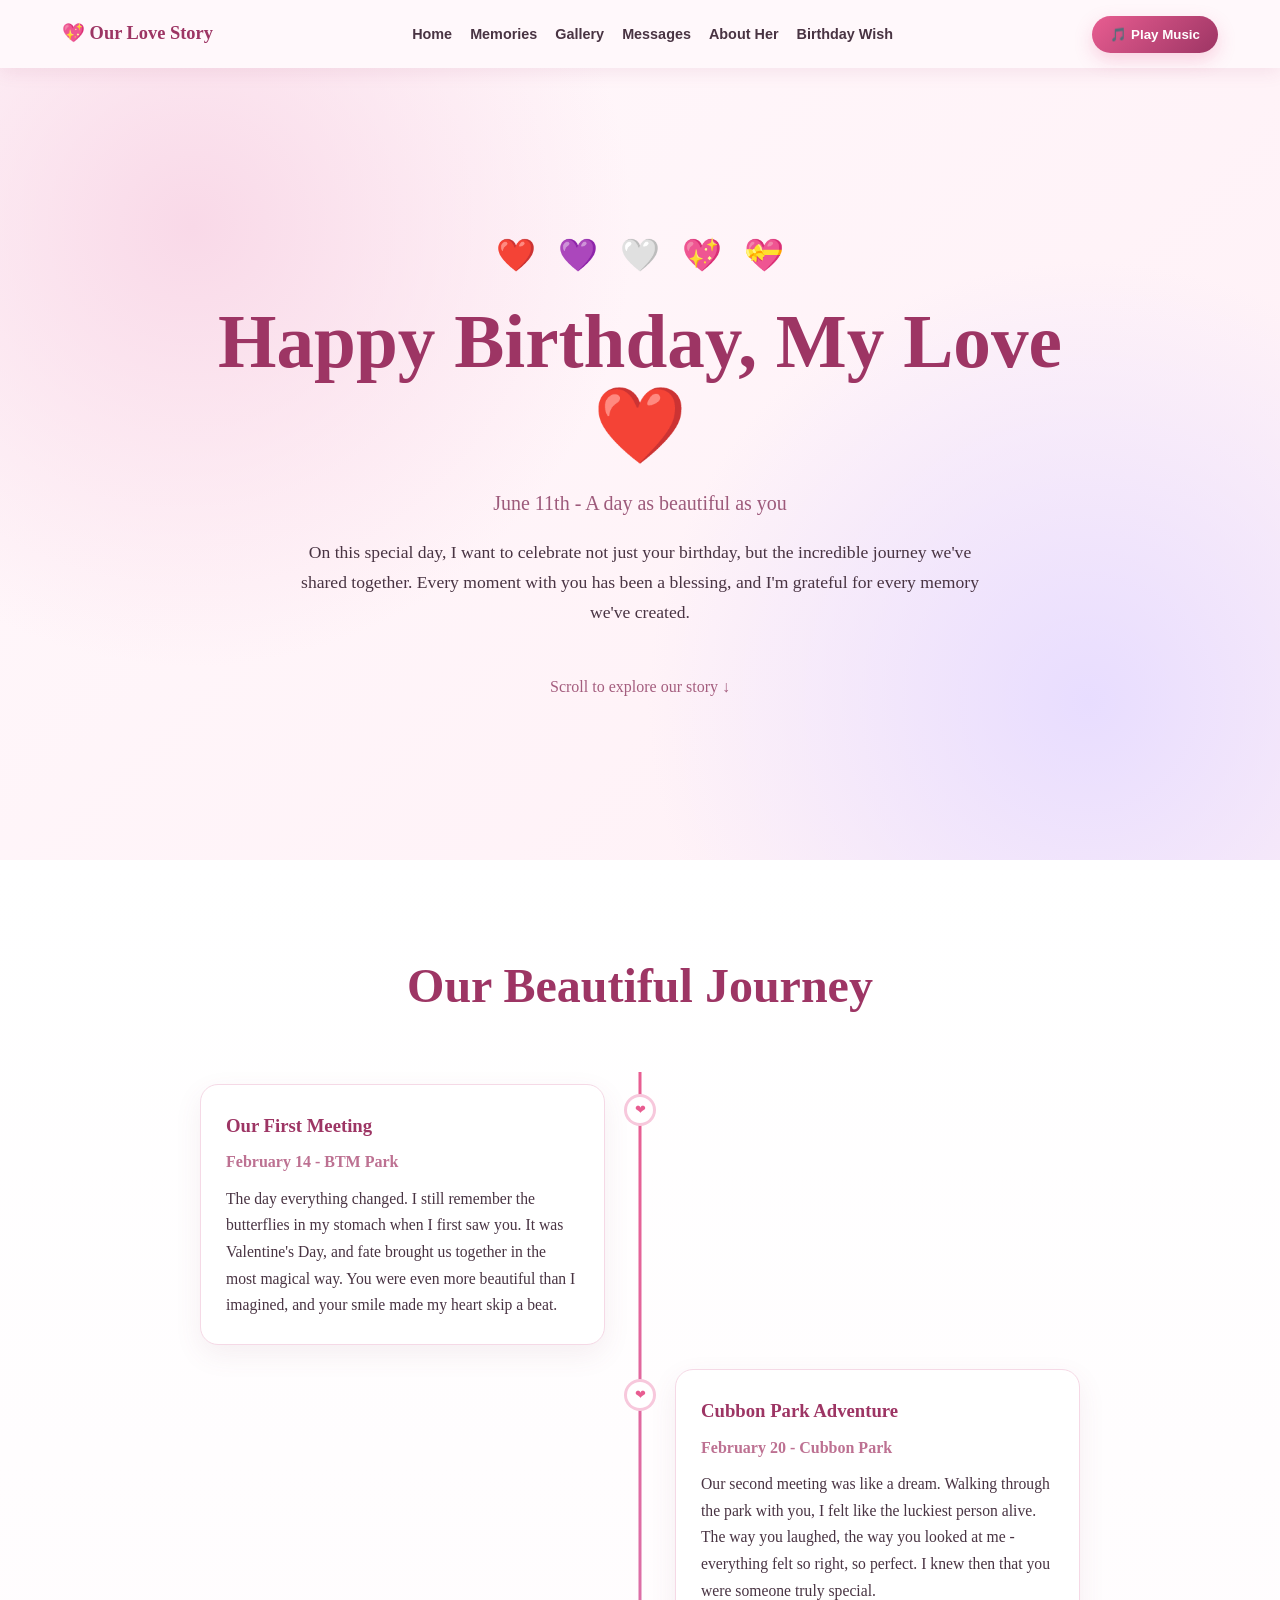
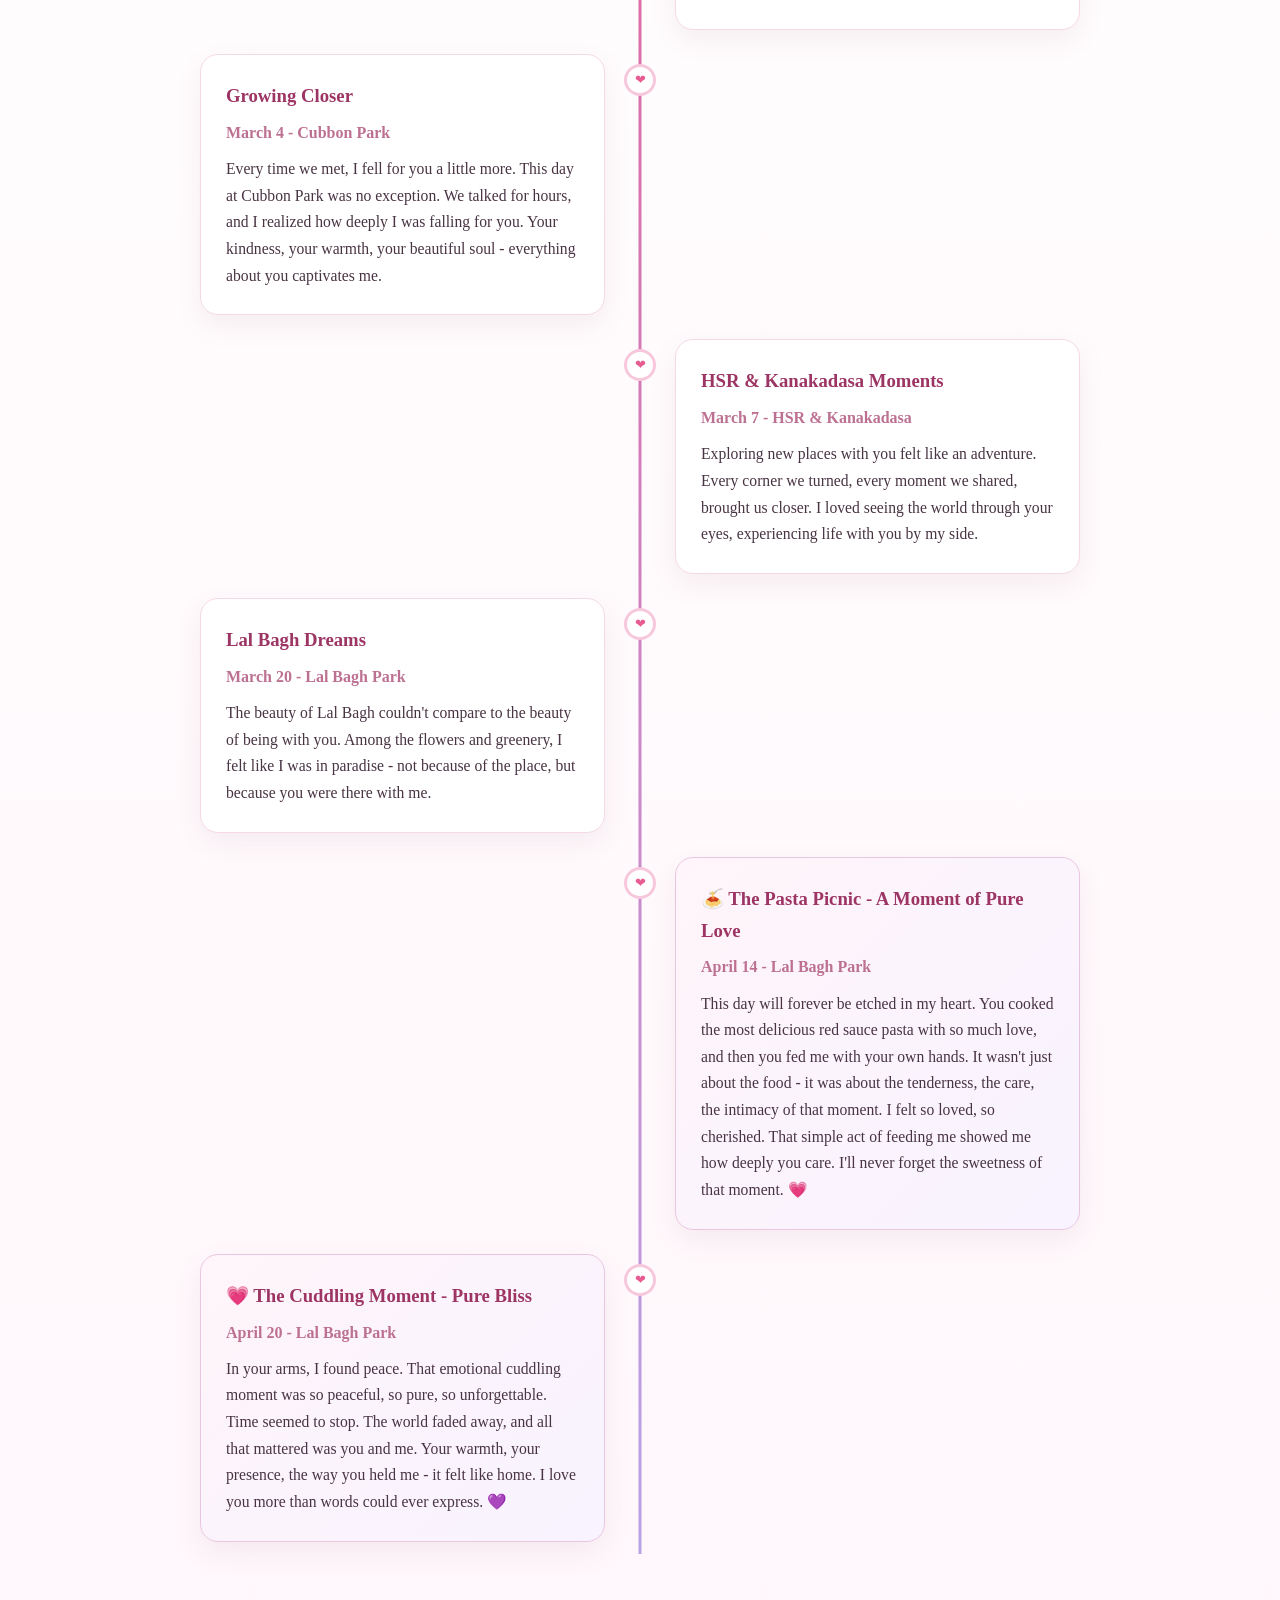
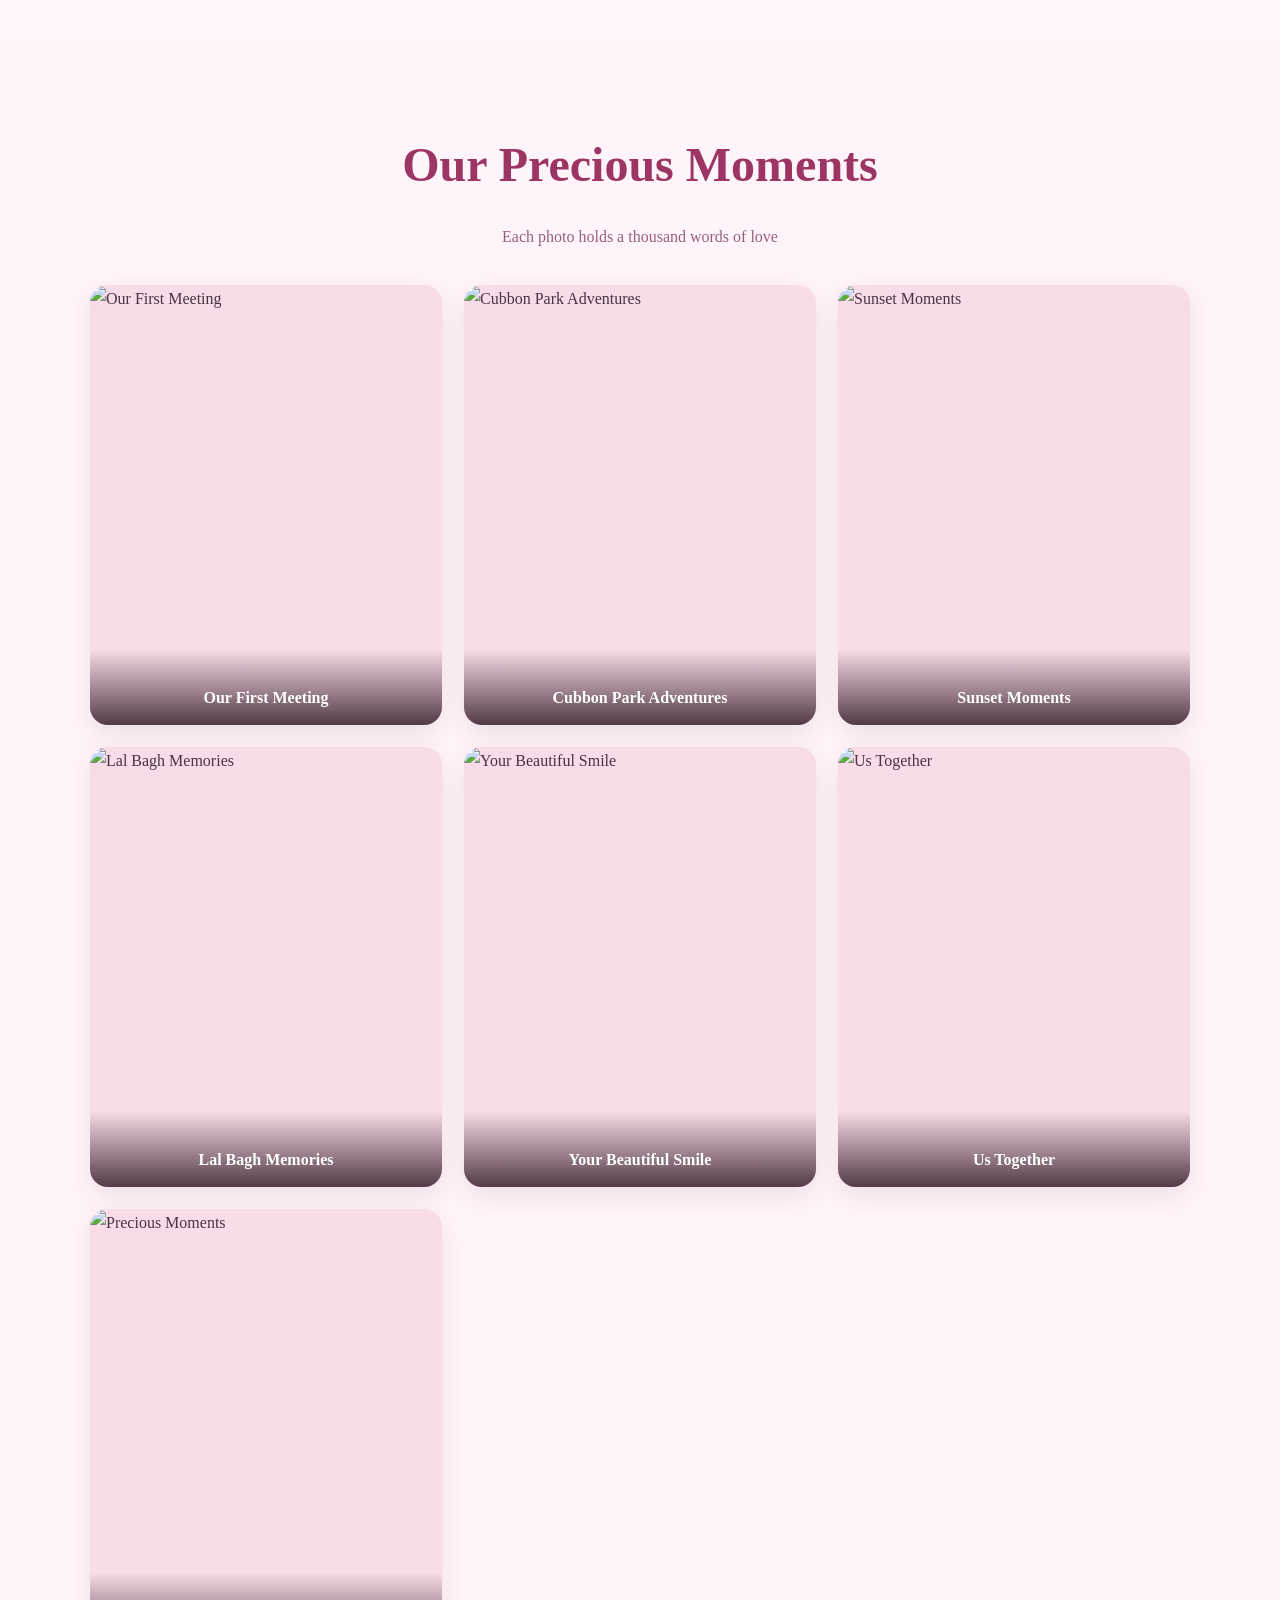
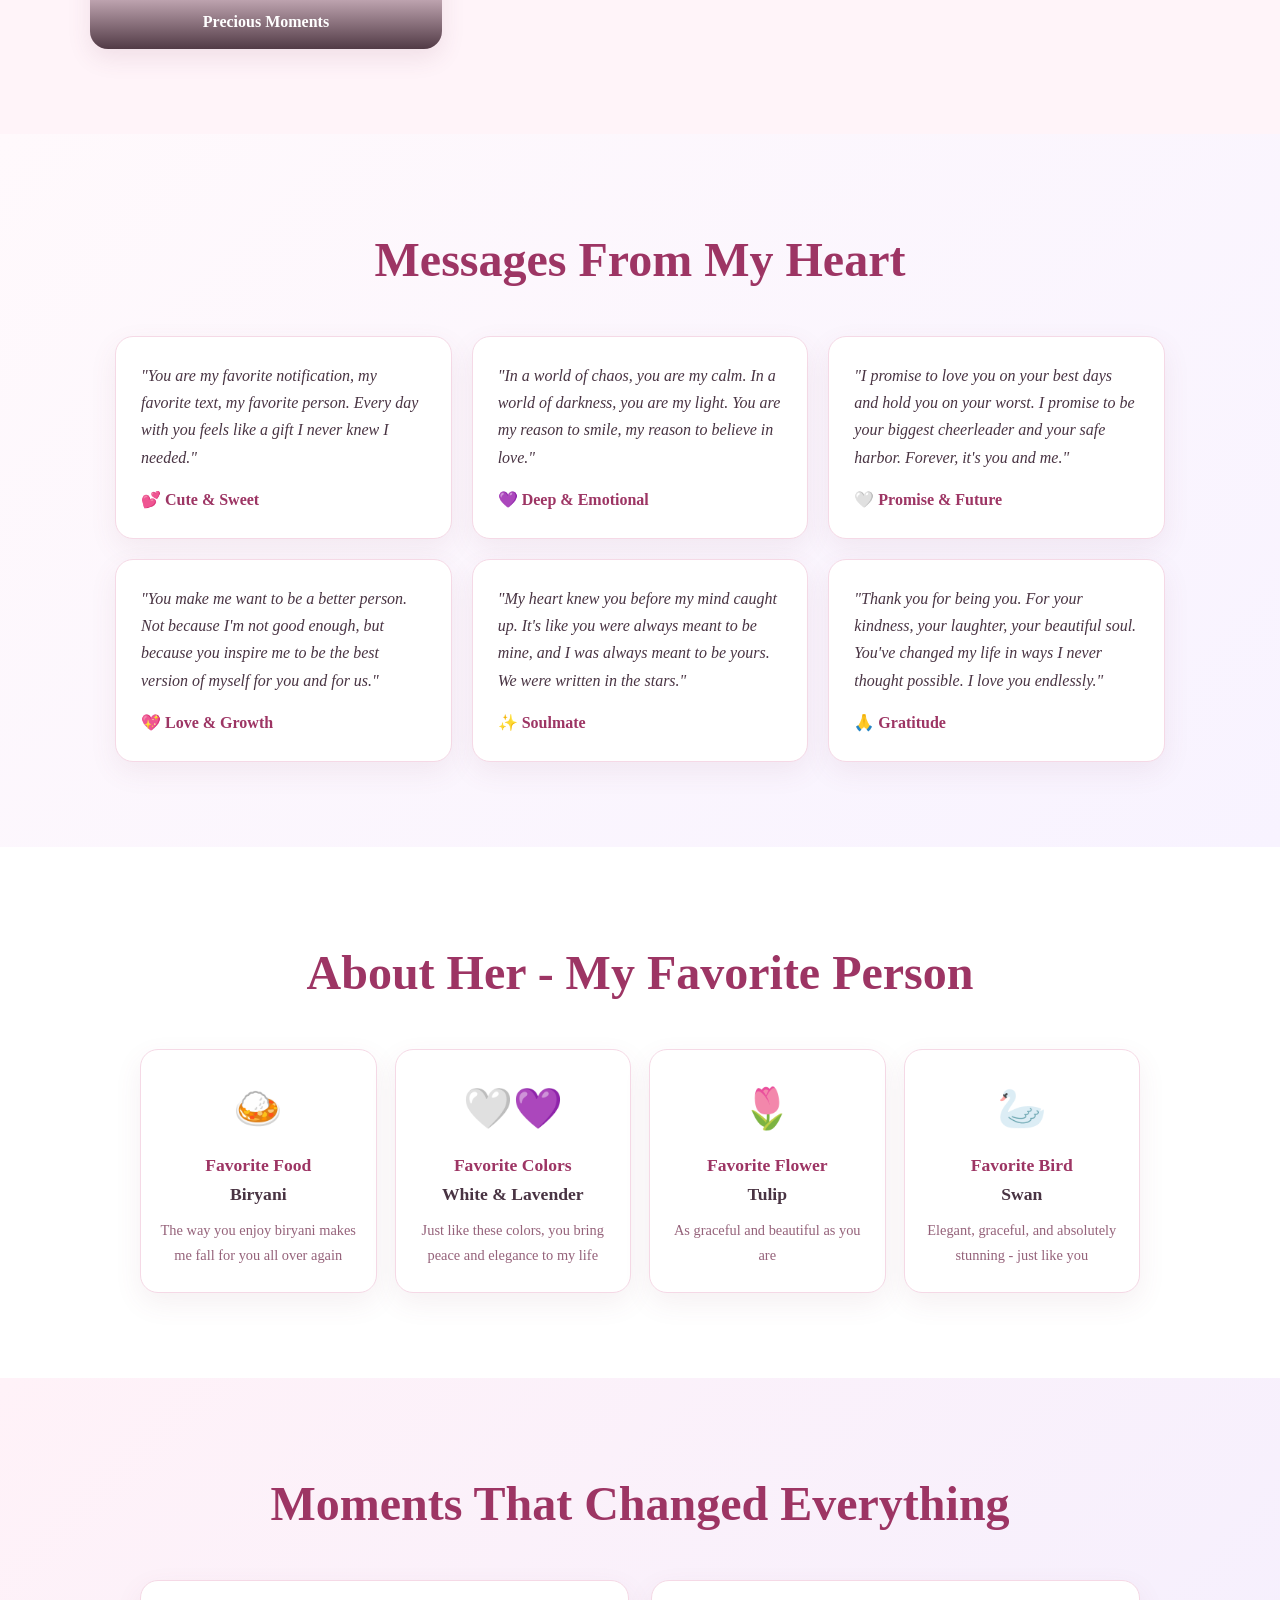
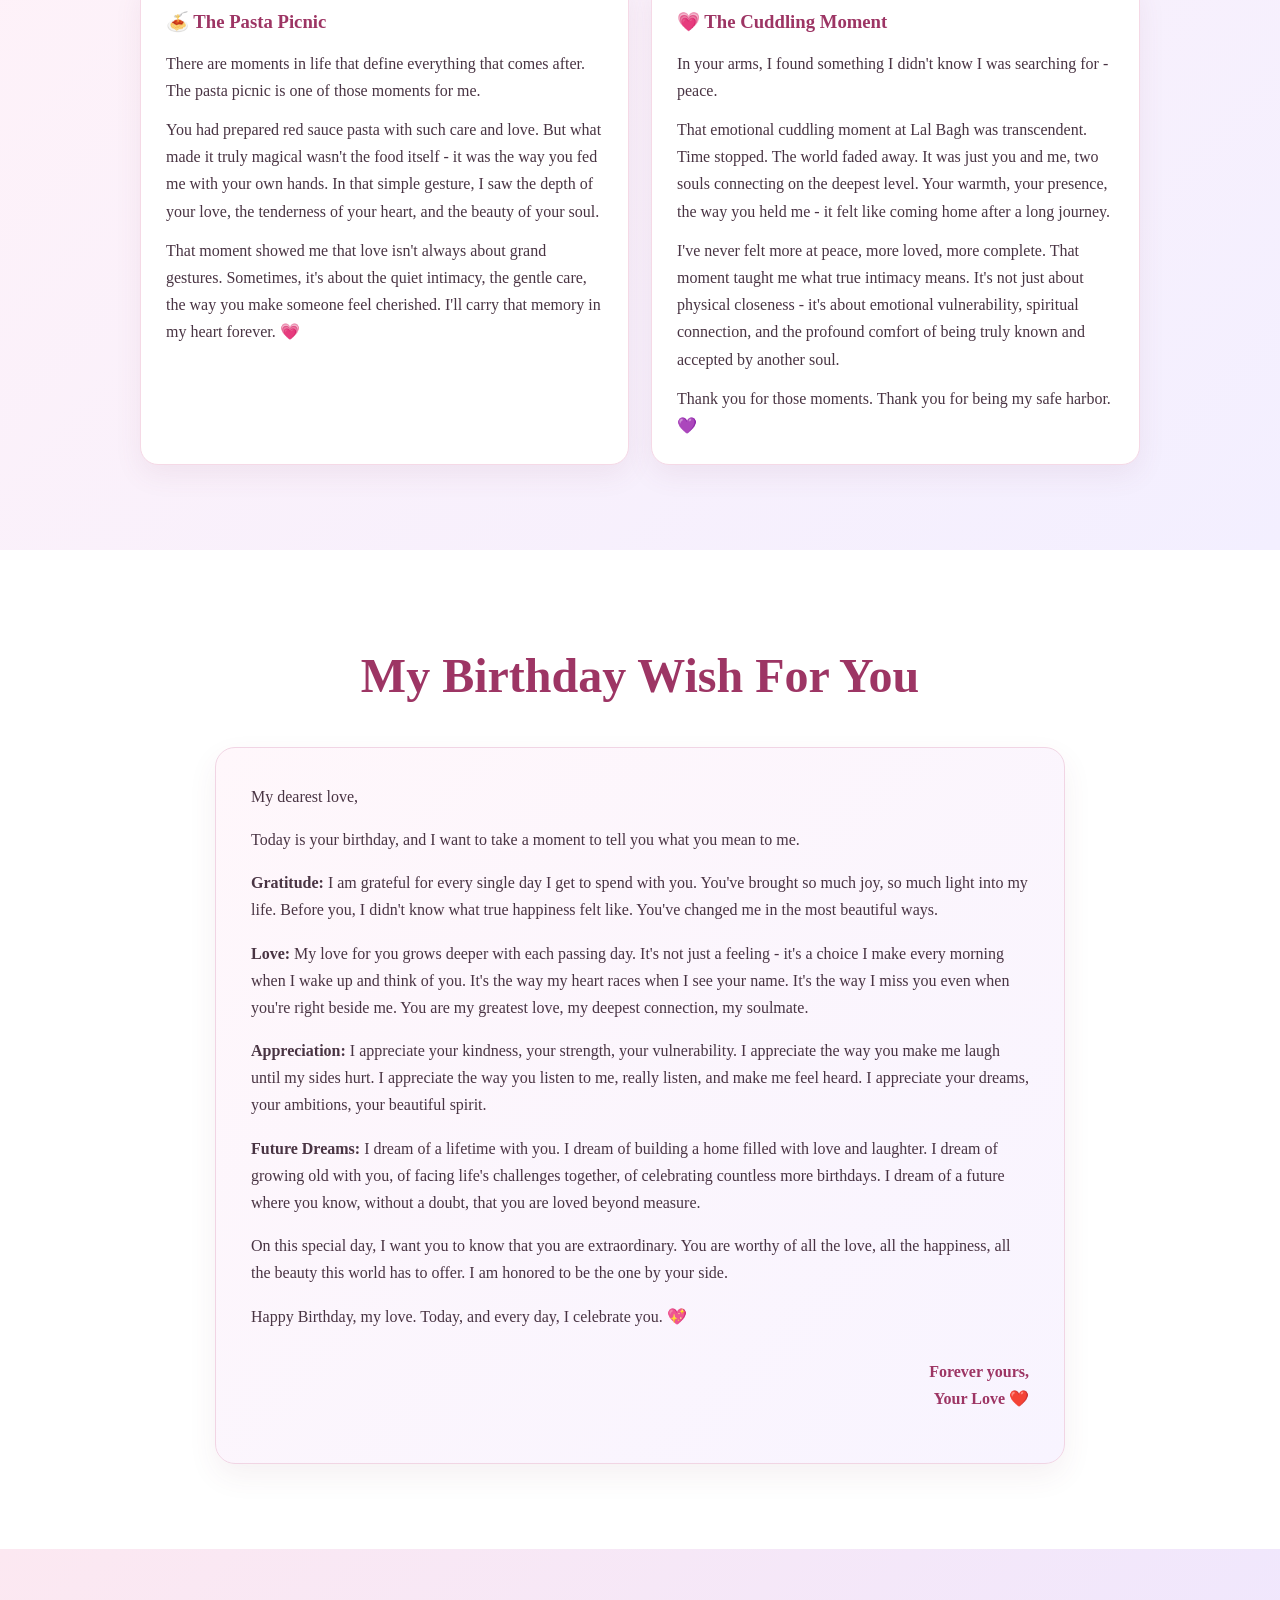
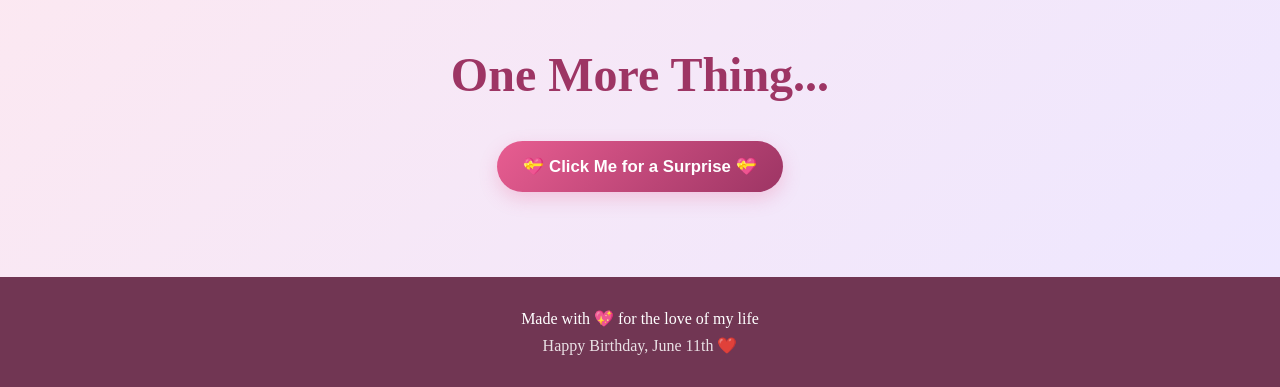
==== commit 0970f46d: "Rename birthday_website_fixed.html to index.html" ====
--- a/index.html
+++ b/index.html
@@ -1,396 +1,256 @@
 <!DOCTYPE html>
 <html lang="en">
 <head>
-    <meta charset="UTF-8">
-    <meta name="viewport" content="width=device-width, initial-scale=1.0">
-    <title>Happy Birthday, My Love ❤️</title>
-    <link rel="stylesheet" href="style.css">
+<meta charset="UTF-8">
+<meta name="viewport" content="width=device-width, initial-scale=1.0">
+<meta name="theme-color" content="#fff0f5">
+<title>Happy Birthday, My Love ❤️</title>
+<style>
+:root{--pink:#e85d91;--deep:#9d3564;--lav:#b8a2e8;--cream:#fff8fb;--ink:#493443}
+*{box-sizing:border-box;margin:0;padding:0}
+html{scroll-behavior:smooth;scroll-padding-top:78px}
+body{font-family:Georgia,"Times New Roman",serif;color:var(--ink);background:#fff9fc;line-height:1.7;overflow-x:hidden}
+.navbar{position:sticky;top:0;z-index:1000;background:rgba(255,248,251,.94);backdrop-filter:blur(12px);box-shadow:0 3px 18px #9d35641a}
+.nav-container{max-width:1200px;margin:auto;min-height:68px;padding:10px 22px;display:flex;align-items:center;justify-content:space-between;gap:16px}
+.logo{font-weight:bold;color:var(--deep);font-size:1.15rem;white-space:nowrap}
+.nav-menu{display:flex;align-items:center;gap:18px;list-style:none}
+.nav-link{color:var(--ink);text-decoration:none;font:600 .9rem Arial,sans-serif;transition:.2s}
+.nav-link:hover{color:var(--pink)}
+.music-btn,.surprise-btn{border:0;border-radius:30px;background:linear-gradient(135deg,var(--pink),var(--deep));color:white;padding:11px 18px;font-weight:bold;cursor:pointer;box-shadow:0 7px 18px #e85d9140;transition:transform .2s}
+.music-btn:hover,.surprise-btn:hover{transform:translateY(-2px)}
+section{padding:85px 22px}
+.welcome{min-height:88vh;display:grid;place-items:center;text-align:center;position:relative;overflow:hidden;background:radial-gradient(circle at 15% 20%,#f9d9e8,transparent 35%),radial-gradient(circle at 85% 80%,#e8ddff,transparent 35%),linear-gradient(135deg,#fff8fb,#fff0f6)}
+.welcome-content{max-width:850px;position:relative;z-index:1}
+.welcome-title{font-size:clamp(2.4rem,6vw,4.7rem);line-height:1.12;color:var(--deep);margin:18px 0}
+.welcome-subtitle{font-size:1.25rem;color:#9d5a7b;margin-bottom:18px}
+.welcome-text{max-width:700px;margin:auto;font-size:1.1rem}
+.floating-hearts{display:flex;justify-content:center;gap:22px;font-size:2rem}
+.heart{display:inline-block;animation:float 3s ease-in-out infinite}
+.heart:nth-child(even){animation-delay:.7s}
+@keyframes float{0%,100%{transform:translateY(0) rotate(-8deg)}50%{transform:translateY(-16px) rotate(8deg)}}
+.scroll-indicator{margin-top:45px;color:#a45d7e;animation:bob 1.8s infinite}
+@keyframes bob{50%{transform:translateY(7px)}}
+.section-title{text-align:center;font-size:clamp(2rem,4vw,3rem);color:var(--deep);margin-bottom:18px}
+.timeline{background:linear-gradient(#fff,#fff7fb)}
+.timeline-container{max-width:950px;margin:45px auto 0;position:relative}
+.timeline-container:before{content:"";position:absolute;left:50%;top:0;bottom:0;width:3px;background:linear-gradient(var(--pink),var(--lav));transform:translateX(-50%)}
+.timeline-item{width:50%;padding:12px 35px;position:relative}
+.timeline-item:before{content:"❤";position:absolute;right:-13px;top:25px;width:26px;height:26px;border-radius:50%;display:grid;place-items:center;background:white;color:var(--pink);font-size:13px;box-shadow:0 0 0 3px #f7c8dc}
+.timeline-item.right{margin-left:50%}
+.timeline-item.right:before{left:-13px}
+.timeline-content,.message-card,.favorite-item,.moment-card{background:white;border:1px solid #f5d9e6;border-radius:18px;padding:25px;box-shadow:0 10px 28px #8b456015}
+.timeline-content h3,.moment-card h3{color:var(--deep);margin-bottom:7px}
+.date{font-weight:bold;color:#bd7192;margin-bottom:10px}
+.description{font-size:.98rem}
+.timeline-item.special .timeline-content{background:linear-gradient(135deg,#fff5fa,#f8f3ff);border-color:#e8c6df}
+.gallery{background:#fff4f9}
+.gallery-subtitle{text-align:center;color:#95627a;margin-bottom:35px}
+.gallery-grid{max-width:1100px;margin:auto;display:grid;grid-template-columns:repeat(3,minmax(0,1fr));gap:22px}
+.gallery-item{position:relative;overflow:hidden;border-radius:18px;background:#f8dce8;aspect-ratio:4/5;box-shadow:0 9px 24px #733b551c;cursor:pointer;transition:transform .25s}
+.gallery-item:hover{transform:translateY(-6px)}
+.gallery-item img{width:100%;height:100%;object-fit:cover;display:block;transition:transform .5s}
+.gallery-item:hover img{transform:scale(1.06)}
+.gallery-caption{position:absolute;bottom:0;left:0;right:0;padding:35px 14px 14px;color:white;font-weight:bold;background:linear-gradient(transparent,#28121dcc);text-align:center}
+.messages{background:linear-gradient(135deg,#fff9fc,#f8f3ff)}
+.messages-grid{max-width:1050px;margin:35px auto 0;display:grid;grid-template-columns:repeat(3,1fr);gap:20px}
+.message-card{display:flex;flex-direction:column;justify-content:space-between;min-height:190px}
+.message-text{font-style:italic}
+.message-label{color:var(--deep);font-weight:bold;margin-top:15px}
+.about{background:#fff}
+.favorites-grid{max-width:1000px;margin:35px auto 0;display:grid;grid-template-columns:repeat(4,1fr);gap:18px}
+.favorite-item{text-align:center;padding:25px 16px}
+.favorite-icon{font-size:2.5rem;margin-bottom:8px}
+.favorite-item h3{color:var(--deep);font-size:1.1rem}
+.favorite-item>p:nth-of-type(1){font-weight:bold;font-size:1.1rem}
+.favorite-note{font-size:.9rem;color:#95627a;margin-top:8px}
+.special-moments{background:linear-gradient(135deg,#fff2f8,#f3efff)}
+.moments-container{max-width:1000px;margin:35px auto 0;display:grid;grid-template-columns:1fr 1fr;gap:22px}
+.moment-card p{margin-top:12px}
+.birthday-wish{background:#fff}
+.wish-content{max-width:850px;margin:30px auto 0;padding:35px;background:linear-gradient(135deg,#fff7fb,#f8f4ff);border:1px solid #f1d5e4;border-radius:20px;box-shadow:0 12px 30px #733b5512}
+.wish-content p{margin:0 0 16px}
+.signature{font-weight:bold;color:var(--deep);text-align:right;margin-top:28px!important}
+.surprise{text-align:center;background:linear-gradient(135deg,#fce8f1,#eee7ff)}
+.surprise-container{max-width:850px;margin:25px auto 0}
+.surprise-btn{font-size:1.05rem;padding:15px 26px}
+.surprise-content{margin-top:25px;transition:all .5s}
+.hidden{display:none}
+.surprise-message{position:relative;overflow:hidden;background:white;border-radius:20px;padding:35px;box-shadow:0 12px 30px #733b5520}
+.surprise-message h3{color:var(--deep);font-size:1.5rem;margin-bottom:15px}
+.surprise-message p{margin:12px 0}
+.confetti-animation{display:flex;justify-content:center;gap:16px;flex-wrap:wrap;font-size:1.8rem;margin-top:20px}
+.confetti{display:inline-block;animation:float 2s ease-in-out infinite}
+.footer{text-align:center;background:#713653;color:white;padding:28px 15px}
+.footer p+p{opacity:.85}
+.lightbox{position:fixed;inset:0;background:#160b16eF;z-index:2000;display:none;align-items:center;justify-content:center;padding:25px}
+.lightbox.open{display:flex}
+.lightbox img{max-width:min(92vw,1000px);max-height:82vh;object-fit:contain;border-radius:10px;box-shadow:0 15px 50px #0008}
+.lightbox-close{position:absolute;top:18px;right:25px;border:0;background:none;color:white;font-size:2.5rem;cursor:pointer}
+.reveal{opacity:0;transform:translateY(24px);transition:opacity .7s ease,transform .7s ease}
+.reveal.visible{opacity:1;transform:none}
+@media(max-width:900px){.nav-container{flex-wrap:wrap;justify-content:center}.nav-menu{order:3;width:100%;justify-content:center;flex-wrap:wrap;gap:10px 16px}.gallery-grid{grid-template-columns:repeat(2,1fr)}.messages-grid{grid-template-columns:repeat(2,1fr)}.favorites-grid{grid-template-columns:repeat(2,1fr)}}
+@media(max-width:600px){section{padding:65px 16px}.logo{font-size:1rem}.nav-link{font-size:.78rem}.timeline-container:before{left:10px}.timeline-item,.timeline-item.right{width:100%;margin-left:0;padding:10px 0 10px 35px}.timeline-item:before,.timeline-item.right:before{left:-3px;right:auto}.gallery-grid{gap:12px}.gallery-caption{font-size:.85rem}.messages-grid,.moments-container{grid-template-columns:1fr}.favorites-grid{grid-template-columns:repeat(2,minmax(0,1fr));gap:12px}.favorite-item{padding:20px 10px}.wish-content{padding:24px 19px}.floating-hearts{font-size:1.6rem;gap:14px}}
+@media(prefers-reduced-motion:reduce){*,*::before,*::after{scroll-behavior:auto!important;animation-duration:.01ms!important;transition-duration:.01ms!important}}
+</style>
 </head>
 <body>
-    <!-- Navigation -->
-    <nav class="navbar">
-        <div class="nav-container">
-            <div class="logo">💖 Our Love Story</div>
-            <ul class="nav-menu">
-                <li><a href="#welcome" class="nav-link">Home</a></li>
-                <li><a href="#timeline" class="nav-link">Memories</a></li>
-                <li><a href="#gallery" class="nav-link">Gallery</a></li>
-                <li><a href="#messages" class="nav-link">Messages</a></li>
-                <li><a href="#about" class="nav-link">About Her</a></li>
-                <li><a href="#birthday" class="nav-link">Birthday Wish</a></li>
-            </ul>
-            <div class="music-toggle">
-                <button id="musicBtn" class="music-btn">🎵 Music</button>
-            </div>
-        </div>
-    </nav>
-
-    <!-- Background Music -->
-    <audio id="bgMusic" loop>
-        <source src="music/laila.mpeg" type="audio/mpeg">
-    </audio>
-
-    <!-- Welcome Section -->
-    <section id="welcome" class="welcome">
-        <div class="welcome-content">
-            <div class="floating-hearts">
-                <span class="heart">❤️</span>
-                <span class="heart">💜</span>
-                <span class="heart">🤍</span>
-                <span class="heart">💖</span>
-                <span class="heart">💝</span>
-            </div>
-            <h1 class="welcome-title">Happy Birthday, My Love ❤️</h1>
-            <p class="welcome-subtitle">June 11th - A day as beautiful as you</p>
-            <p class="welcome-text">
-                On this special day, I want to celebrate not just your birthday, but the incredible journey we've shared together. 
-                Every moment with you has been a blessing, and I'm grateful for every memory we've created.
-            </p>
-            <div class="scroll-indicator">
-                <span>Scroll to explore our story ↓</span>
-            </div>
-        </div>
-    </section>
-
-    <!-- Timeline Section -->
-    <section id="timeline" class="timeline">
-        <h2 class="section-title">Our Beautiful Journey</h2>
-        <div class="timeline-container">
-            <!-- Memory 1 -->
-            <div class="timeline-item left">
-                <div class="timeline-content">
-                    <h3>Our First Meeting</h3>
-                    <p class="date">February 14 - BTM Park</p>
-                    <p class="description">
-                        The day everything changed. I still remember the butterflies in my stomach when I first saw you. 
-                        It was Valentine's Day, and fate brought us together in the most magical way. You were even more beautiful 
-                        than I imagined, and your smile made my heart skip a beat.
-                    </p>
-                </div>
-            </div>
-
-            <!-- Memory 2 -->
-            <div class="timeline-item right">
-                <div class="timeline-content">
-                    <h3>Cubbon Park Adventure</h3>
-                    <p class="date">February 20 - Cubbon Park</p>
-                    <p class="description">
-                        Our second meeting was like a dream. Walking through the park with you, I felt like the luckiest person alive. 
-                        The way you laughed, the way you looked at me - everything felt so right, so perfect. 
-                        I knew then that you were someone truly special.
-                    </p>
-                </div>
-            </div>
-
-            <!-- Memory 3 -->
-            <div class="timeline-item left">
-                <div class="timeline-content">
-                    <h3>Growing Closer</h3>
-                    <p class="date">March 4 - Cubbon Park</p>
-                    <p class="description">
-                        Every time we met, I fell for you a little more. This day at Cubbon Park was no exception. 
-                        We talked for hours, and I realized how deeply I was falling for you. Your kindness, your warmth, 
-                        your beautiful soul - everything about you captivates me.
-                    </p>
-                </div>
-            </div>
-
-            <!-- Memory 4 -->
-            <div class="timeline-item right">
-                <div class="timeline-content">
-                    <h3>HSR & Kanakadasa Moments</h3>
-                    <p class="date">March 7 - HSR & Kanakadasa</p>
-                    <p class="description">
-                        Exploring new places with you felt like an adventure. Every corner we turned, every moment we shared, 
-                        brought us closer. I loved seeing the world through your eyes, experiencing life with you by my side.
-                    </p>
-                </div>
-            </div>
-
-            <!-- Memory 5 -->
-            <div class="timeline-item left">
-                <div class="timeline-content">
-                    <h3>Lal Bagh Dreams</h3>
-                    <p class="date">March 20 - Lal Bagh Park</p>
-                    <p class="description">
-                        The beauty of Lal Bagh couldn't compare to the beauty of being with you. 
-                        Among the flowers and greenery, I felt like I was in paradise - not because of the place, 
-                        but because you were there with me.
-                    </p>
-                </div>
-            </div>
-
-            <!-- Memory 6 - Special -->
-            <div class="timeline-item right special">
-                <div class="timeline-content">
-                    <h3>🍝 The Pasta Picnic - A Moment of Pure Love</h3>
-                    <p class="date">April 14 - Lal Bagh Park</p>
-                    <p class="description">
-                        This day will forever be etched in my heart. You cooked the most delicious red sauce pasta with so much love, 
-                        and then you fed me with your own hands. It wasn't just about the food - it was about the tenderness, 
-                        the care, the intimacy of that moment. I felt so loved, so cherished. That simple act of feeding me 
-                        showed me how deeply you care. I'll never forget the sweetness of that moment, the way you looked at me 
-                        with such affection. You made me feel like the most special person in the world. 💗
-                    </p>
-                </div>
-            </div>
-
-            <!-- Memory 7 - Special -->
-            <div class="timeline-item left special">
-                <div class="timeline-content">
-                    <h3>💗 The Cuddling Moment - Pure Bliss</h3>
-                    <p class="date">April 20 - Lal Bagh Park</p>
-                    <p class="description">
-                        In your arms, I found peace. That emotional cuddling moment was so peaceful, so pure, so unforgettable. 
-                        Time seemed to stop. The world faded away, and all that mattered was you and me. Your warmth, your presence, 
-                        the way you held me - it felt like home. I've never felt more at peace, more loved, more complete. 
-                        That moment taught me what true intimacy means - it's not just physical, it's emotional, spiritual, 
-                        it's two souls connecting on the deepest level. I love you more than words could ever express. 💜
-                    </p>
-                </div>
-            </div>
-        </div>
-    </section>
-
-    <!-- Photo Gallery -->
-    <section id="gallery" class="gallery">
-        <h2 class="section-title">Our Precious Moments</h2>
-        <p class="gallery-subtitle">Each photo holds a thousand words of love</p>
-        <div class="gallery-grid">
-            <div class="gallery-item">
-                <img src="https://raw.githubusercontent.com/rajveer99-rgv/birthday-website/master/images/smile1.jpeg" alt="Our First Meeting" style="width: 100%; height: 100%; object-fit: cover;">
-                <p class="gallery-caption">Our First Meeting</p>
-            </div>
-            <div class="gallery-item">
-                <img src="https://raw.githubusercontent.com/rajveer99-rgv/birthday-website/master/images/Snapchat-1618791039.jpg" alt="Cubbon Park Adventures" style="width: 100%; height: 100%; object-fit: cover;">
-                <p class="gallery-caption">Cubbon Park Adventures</p>
-            </div>
-            <div class="gallery-item">
-                <img src="https://raw.githubusercontent.com/rajveer99-rgv/birthday-website/master/images/Snapchat-1780260680.jpg" alt="Sunset Moments" style="width: 100%; height: 100%; object-fit: cover;">
-                <p class="gallery-caption">Sunset Moments</p>
-            </div>
-            <div class="gallery-item">
-                <img src="https://raw.githubusercontent.com/rajveer99-rgv/birthday-website/master/images/bubu1.jpeg" alt="Lal Bagh Memories" style="width: 100%; height: 100%; object-fit: cover;">
-                <p class="gallery-caption">Lal Bagh Memories</p>
-            </div>
-            <div class="gallery-item">
-                <img src="https://raw.githubusercontent.com/rajveer99-rgv/birthday-website/master/images/funny.jpeg" alt="Your Beautiful Smile" style="width: 100%; height: 100%; object-fit: cover;">
-                <p class="gallery-caption">Your Beautiful Smile</p>
-            </div>
-            <div class="gallery-item">
-                <img src="https://raw.githubusercontent.com/rajveer99-rgv/birthday-website/master/images/kiss.jpeg" alt="Us Together" style="width: 100%; height: 100%; object-fit: cover;">
-                <p class="gallery-caption">Us Together</p>
-            </div>
-            <div class="gallery-item">
-                <img src="https://raw.githubusercontent.com/rajveer99-rgv/birthday-website/master/images/uss3.jpeg" alt="Precious Moments" style="width: 100%; height: 100%; object-fit: cover;">
-                <p class="gallery-caption">Precious Moments</p>
-            </div>
-           
-     <!-- Love Messages Section -->
-    <section id="messages" class="messages">
-        <h2 class="section-title">Messages From My Heart</h2>
-        <div class="messages-grid">
-            <div class="message-card">
-                <p class="message-text">
-                    "You are my favorite notification, my favorite text, my favorite person. 
-                    Every day with you feels like a gift I never knew I needed."
-                </p>
-                <p class="message-label">💕 Cute & Sweet</p>
-            </div>
-            <div class="message-card">
-                <p class="message-text">
-                    "In a world of chaos, you are my calm. In a world of darkness, you are my light. 
-                    You are my reason to smile, my reason to believe in love."
-                </p>
-                <p class="message-label">💜 Deep & Emotional</p>
-            </div>
-            <div class="message-card">
-                <p class="message-text">
-                    "I promise to love you on your best days and hold you on your worst. 
-                    I promise to be your biggest cheerleader and your safe harbor. Forever, it's you and me."
-                </p>
-                <p class="message-label">🤍 Promise & Future</p>
-            </div>
-            <div class="message-card">
-                <p class="message-text">
-                    "You make me want to be a better person. Not because I'm not good enough, 
-                    but because you inspire me to be the best version of myself for you and for us."
-                </p>
-                <p class="message-label">💖 Love & Growth</p>
-            </div>
-            <div class="message-card">
-                <p class="message-text">
-                    "My heart knew you before my mind caught up. It's like you were always meant to be mine, 
-                    and I was always meant to be yours. We were written in the stars."
-                </p>
-                <p class="message-label">✨ Soulmate</p>
-            </div>
-            <div class="message-card">
-                <p class="message-text">
-                    "Thank you for being you. For your kindness, your laughter, your beautiful soul. 
-                    You've changed my life in ways I never thought possible. I love you endlessly."
-                </p>
-                <p class="message-label">🙏 Gratitude</p>
-            </div>
-        </div>
-    </section>
-
-    <!-- About Her Section -->
-    <section id="about" class="about">
-        <h2 class="section-title">About Her - My Favorite Person</h2>
-        <div class="favorites-grid">
-            <div class="favorite-item">
-                <div class="favorite-icon">🍛</div>
-                <h3>Favorite Food</h3>
-                <p>Biryani</p>
-                <p class="favorite-note">The way you enjoy biryani makes me fall for you all over again</p>
-            </div>
-            <div class="favorite-item">
-                <div class="favorite-icon">🤍💜</div>
-                <h3>Favorite Colors</h3>
-                <p>White & Lavender</p>
-                <p class="favorite-note">Just like these colors, you bring peace and elegance to my life</p>
-            </div>
-            <div class="favorite-item">
-                <div class="favorite-icon">🌷</div>
-                <h3>Favorite Flower</h3>
-                <p>Tulip</p>
-                <p class="favorite-note">As graceful and beautiful as you are</p>
-            </div>
-            <div class="favorite-item">
-                <div class="favorite-icon">🦢</div>
-                <h3>Favorite Bird</h3>
-                <p>Swan</p>
-                <p class="favorite-note">Elegant, graceful, and absolutely stunning - just like you</p>
-            </div>
-        </div>
-    </section>
-
-    <!-- Special Moments Highlight -->
-    <section id="special" class="special-moments">
-        <h2 class="section-title">Moments That Changed Everything</h2>
-        <div class="moments-container">
-            <div class="moment-card">
-                <h3>🍝 The Pasta Picnic</h3>
-                <p>
-                    There are moments in life that define everything that comes after. The pasta picnic is one of those moments for me.
-                </p>
-                <p>
-                    You had prepared red sauce pasta with such care and love. But what made it truly magical wasn't the food itself - 
-                    it was the way you fed me with your own hands. In that simple gesture, I saw the depth of your love, 
-                    the tenderness of your heart, and the beauty of your soul.
-                </p>
-                <p>
-                    That moment showed me that love isn't always about grand gestures. Sometimes, it's about the quiet intimacy, 
-                    the gentle care, the way you make someone feel cherished. You made me feel like the most important person in the world. 
-                    I'll carry that memory in my heart forever. 💗
-                </p>
-            </div>
-            <div class="moment-card">
-                <h3>💗 The Cuddling Moment</h3>
-                <p>
-                    In your arms, I found something I didn't know I was searching for - peace.
-                </p>
-                <p>
-                    That emotional cuddling moment at Lal Bagh was transcendent. Time stopped. The world faded away. 
-                    It was just you and me, two souls connecting on the deepest level. Your warmth, your presence, 
-                    the way you held me - it felt like coming home after a long journey.
-                </p>
-                <p>
-                    I've never felt more at peace, more loved, more complete. That moment taught me what true intimacy means. 
-                    It's not just about physical closeness - it's about emotional vulnerability, spiritual connection, 
-                    and the profound comfort of being truly known and accepted by another soul.
-                </p>
-                <p>
-                    Thank you for those moments. Thank you for being my safe harbor. 💜
-                </p>
-            </div>
-        </div>
-    </section>
-
-    <!-- Birthday Wish Section -->
-    <section id="birthday" class="birthday-wish">
-        <h2 class="section-title">My Birthday Wish For You</h2>
-        <div class="wish-content">
-            <p>
-                My dearest love,
-            </p>
-            <p>
-                Today is your birthday, and I want to take a moment to tell you what you mean to me.
-            </p>
-            <p>
-                <strong>Gratitude:</strong> I am grateful for every single day I get to spend with you. 
-                You've brought so much joy, so much light into my life. Before you, I didn't know what true happiness felt like. 
-                You've changed me in the most beautiful ways.
-            </p>
-            <p>
-                <strong>Love:</strong> My love for you grows deeper with each passing day. It's not just a feeling - 
-                it's a choice I make every morning when I wake up and think of you. It's the way my heart races when I see your name. 
-                It's the way I miss you even when you're right beside me. You are my greatest love, my deepest connection, my soulmate.
-            </p>
-            <p>
-                <strong>Appreciation:</strong> I appreciate your kindness, your strength, your vulnerability. 
-                I appreciate the way you make me laugh until my sides hurt. I appreciate the way you listen to me, 
-                really listen, and make me feel heard. I appreciate your dreams, your ambitions, your beautiful spirit.
-            </p>
-            <p>
-                <strong>Future Dreams:</strong> I dream of a lifetime with you. I dream of building a home filled with love and laughter. 
-                I dream of growing old with you, of facing life's challenges together, of celebrating countless more birthdays. 
-                I dream of a future where you know, without a doubt, that you are loved beyond measure.
-            </p>
-            <p>
-                On this special day, I want you to know that you are extraordinary. You are worthy of all the love, 
-                all the happiness, all the beauty this world has to offer. I am honored to be the one by your side.
-            </p>
-            <p>
-                Happy Birthday, my love. Today, and every day, I celebrate you. 💖
-            </p>
-            <p class="signature">
-                Forever yours,<br>
-                Your Love ❤️
-            </p>
-        </div>
-    </section>
-
-    <!-- Final Surprise Section -->
-    <section id="surprise" class="surprise">
-        <h2 class="section-title">One More Thing...</h2>
-        <div class="surprise-container">
-            <button id="surpriseBtn" class="surprise-btn">💝 Click Me for a Surprise 💝</button>
-            <div id="surpriseContent" class="surprise-content hidden">
-                <div class="surprise-message">
-                    <h3>My Final Secret Message</h3>
-                    <p>
-                        I love you. Not because you're perfect, but because loving you feels like the most natural thing in the world. 
-                        You are my favorite person, my greatest adventure, my sweetest dream come true.
-                    </p>
-                    <p>
-                        Thank you for saying yes to us. Thank you for choosing me. Thank you for being the incredible woman that you are.
-                    </p>
-                    <p>
-                        I can't wait to spend forever with you. 💖
-                    </p>
-                    <div class="confetti-animation">
-                        <span class="confetti">❤️</span>
-                        <span class="confetti">💜</span>
-                        <span class="confetti">🤍</span>
-                        <span class="confetti">💖</span>
-                        <span class="confetti">💝</span>
-                        <span class="confetti">✨</span>
-                        <span class="confetti">🌹</span>
-                        <span class="confetti">🌷</span>
-                    </div>
-                </div>
-            </div>
-        </div>
-    </section>
-
-    <!-- Footer -->
-    <footer class="footer">
-        <p>Made with 💖 for the love of my life</p>
-        <p>Happy Birthday, June 11th ❤️</p>
-    </footer>
-
-    <script src="script.js"></script>
+<nav class="navbar">
+ <div class="nav-container">
+  <div class="logo">💖 Our Love Story</div>
+  <ul class="nav-menu">
+   <li><a href="#welcome" class="nav-link">Home</a></li><li><a href="#timeline" class="nav-link">Memories</a></li>
+   <li><a href="#gallery" class="nav-link">Gallery</a></li><li><a href="#messages" class="nav-link">Messages</a></li>
+   <li><a href="#about" class="nav-link">About Her</a></li><li><a href="#birthday" class="nav-link">Birthday Wish</a></li>
+  </ul>
+  <button id="musicBtn" class="music-btn" type="button">🎵 Play Music</button>
+ </div>
+</nav>
+<audio id="bgMusic" loop preload="none"><source src="music/laila.mpeg" type="audio/mpeg"></audio>
+
+<section id="welcome" class="welcome">
+ <div class="welcome-content">
+  <div class="floating-hearts"><span class="heart">❤️</span><span class="heart">💜</span><span class="heart">🤍</span><span class="heart">💖</span><span class="heart">💝</span></div>
+  <h1 class="welcome-title">Happy Birthday, My Love ❤️</h1>
+  <p class="welcome-subtitle">June 11th - A day as beautiful as you</p>
+  <p class="welcome-text">On this special day, I want to celebrate not just your birthday, but the incredible journey we've shared together. Every moment with you has been a blessing, and I'm grateful for every memory we've created.</p>
+  <div class="scroll-indicator">Scroll to explore our story ↓</div>
+ </div>
+</section>
+
+<section id="timeline" class="timeline">
+ <h2 class="section-title">Our Beautiful Journey</h2>
+ <div class="timeline-container">
+  <article class="timeline-item left"><div class="timeline-content"><h3>Our First Meeting</h3><p class="date">February 14 - BTM Park</p><p class="description">The day everything changed. I still remember the butterflies in my stomach when I first saw you. It was Valentine's Day, and fate brought us together in the most magical way. You were even more beautiful than I imagined, and your smile made my heart skip a beat.</p></div></article>
+  <article class="timeline-item right"><div class="timeline-content"><h3>Cubbon Park Adventure</h3><p class="date">February 20 - Cubbon Park</p><p class="description">Our second meeting was like a dream. Walking through the park with you, I felt like the luckiest person alive. The way you laughed, the way you looked at me - everything felt so right, so perfect. I knew then that you were someone truly special.</p></div></article>
+  <article class="timeline-item left"><div class="timeline-content"><h3>Growing Closer</h3><p class="date">March 4 - Cubbon Park</p><p class="description">Every time we met, I fell for you a little more. This day at Cubbon Park was no exception. We talked for hours, and I realized how deeply I was falling for you. Your kindness, your warmth, your beautiful soul - everything about you captivates me.</p></div></article>
+  <article class="timeline-item right"><div class="timeline-content"><h3>HSR &amp; Kanakadasa Moments</h3><p class="date">March 7 - HSR &amp; Kanakadasa</p><p class="description">Exploring new places with you felt like an adventure. Every corner we turned, every moment we shared, brought us closer. I loved seeing the world through your eyes, experiencing life with you by my side.</p></div></article>
+  <article class="timeline-item left"><div class="timeline-content"><h3>Lal Bagh Dreams</h3><p class="date">March 20 - Lal Bagh Park</p><p class="description">The beauty of Lal Bagh couldn't compare to the beauty of being with you. Among the flowers and greenery, I felt like I was in paradise - not because of the place, but because you were there with me.</p></div></article>
+  <article class="timeline-item right special"><div class="timeline-content"><h3>🍝 The Pasta Picnic - A Moment of Pure Love</h3><p class="date">April 14 - Lal Bagh Park</p><p class="description">This day will forever be etched in my heart. You cooked the most delicious red sauce pasta with so much love, and then you fed me with your own hands. It wasn't just about the food - it was about the tenderness, the care, the intimacy of that moment. I felt so loved, so cherished. That simple act of feeding me showed me how deeply you care. I'll never forget the sweetness of that moment. 💗</p></div></article>
+  <article class="timeline-item left special"><div class="timeline-content"><h3>💗 The Cuddling Moment - Pure Bliss</h3><p class="date">April 20 - Lal Bagh Park</p><p class="description">In your arms, I found peace. That emotional cuddling moment was so peaceful, so pure, so unforgettable. Time seemed to stop. The world faded away, and all that mattered was you and me. Your warmth, your presence, the way you held me - it felt like home. I love you more than words could ever express. 💜</p></div></article>
+ </div>
+</section>
+
+<section id="gallery" class="gallery">
+ <h2 class="section-title">Our Precious Moments</h2><p class="gallery-subtitle">Each photo holds a thousand words of love</p>
+ <div class="gallery-grid">
+  <div class="gallery-item"><img loading="lazy" src="https://raw.githubusercontent.com/rajveer99-rgv/birthday-website/master/images/smile1.jpeg" alt="Our First Meeting"><p class="gallery-caption">Our First Meeting</p></div>
+  <div class="gallery-item"><img loading="lazy" src="https://raw.githubusercontent.com/rajveer99-rgv/birthday-website/master/images/Snapchat-1618791039.jpg" alt="Cubbon Park Adventures"><p class="gallery-caption">Cubbon Park Adventures</p></div>
+  <div class="gallery-item"><img loading="lazy" src="https://raw.githubusercontent.com/rajveer99-rgv/birthday-website/master/images/Snapchat-1780260680.jpg" alt="Sunset Moments"><p class="gallery-caption">Sunset Moments</p></div>
+  <div class="gallery-item"><img loading="lazy" src="https://raw.githubusercontent.com/rajveer99-rgv/birthday-website/master/images/bubu1.jpeg" alt="Lal Bagh Memories"><p class="gallery-caption">Lal Bagh Memories</p></div>
+  <div class="gallery-item"><img loading="lazy" src="https://raw.githubusercontent.com/rajveer99-rgv/birthday-website/master/images/funny.jpeg" alt="Your Beautiful Smile"><p class="gallery-caption">Your Beautiful Smile</p></div>
+  <div class="gallery-item"><img loading="lazy" src="https://raw.githubusercontent.com/rajveer99-rgv/birthday-website/master/images/kiss.jpeg" alt="Us Together"><p class="gallery-caption">Us Together</p></div>
+  <div class="gallery-item"><img loading="lazy" src="https://raw.githubusercontent.com/rajveer99-rgv/birthday-website/master/images/uss3.jpeg" alt="Precious Moments"><p class="gallery-caption">Precious Moments</p></div>
+ </div>
+</section>
+
+<section id="messages" class="messages">
+ <h2 class="section-title">Messages From My Heart</h2>
+ <div class="messages-grid">
+  <article class="message-card"><p class="message-text">"You are my favorite notification, my favorite text, my favorite person. Every day with you feels like a gift I never knew I needed."</p><p class="message-label">💕 Cute &amp; Sweet</p></article>
+  <article class="message-card"><p class="message-text">"In a world of chaos, you are my calm. In a world of darkness, you are my light. You are my reason to smile, my reason to believe in love."</p><p class="message-label">💜 Deep &amp; Emotional</p></article>
+  <article class="message-card"><p class="message-text">"I promise to love you on your best days and hold you on your worst. I promise to be your biggest cheerleader and your safe harbor. Forever, it's you and me."</p><p class="message-label">🤍 Promise &amp; Future</p></article>
+  <article class="message-card"><p class="message-text">"You make me want to be a better person. Not because I'm not good enough, but because you inspire me to be the best version of myself for you and for us."</p><p class="message-label">💖 Love &amp; Growth</p></article>
+  <article class="message-card"><p class="message-text">"My heart knew you before my mind caught up. It's like you were always meant to be mine, and I was always meant to be yours. We were written in the stars."</p><p class="message-label">✨ Soulmate</p></article>
+  <article class="message-card"><p class="message-text">"Thank you for being you. For your kindness, your laughter, your beautiful soul. You've changed my life in ways I never thought possible. I love you endlessly."</p><p class="message-label">🙏 Gratitude</p></article>
+ </div>
+</section>
+
+<section id="about" class="about">
+ <h2 class="section-title">About Her - My Favorite Person</h2>
+ <div class="favorites-grid">
+  <article class="favorite-item"><div class="favorite-icon">🍛</div><h3>Favorite Food</h3><p>Biryani</p><p class="favorite-note">The way you enjoy biryani makes me fall for you all over again</p></article>
+  <article class="favorite-item"><div class="favorite-icon">🤍💜</div><h3>Favorite Colors</h3><p>White &amp; Lavender</p><p class="favorite-note">Just like these colors, you bring peace and elegance to my life</p></article>
+  <article class="favorite-item"><div class="favorite-icon">🌷</div><h3>Favorite Flower</h3><p>Tulip</p><p class="favorite-note">As graceful and beautiful as you are</p></article>
+  <article class="favorite-item"><div class="favorite-icon">🦢</div><h3>Favorite Bird</h3><p>Swan</p><p class="favorite-note">Elegant, graceful, and absolutely stunning - just like you</p></article>
+ </div>
+</section>
+
+<section id="special" class="special-moments">
+ <h2 class="section-title">Moments That Changed Everything</h2>
+ <div class="moments-container">
+  <article class="moment-card"><h3>🍝 The Pasta Picnic</h3><p>There are moments in life that define everything that comes after. The pasta picnic is one of those moments for me.</p><p>You had prepared red sauce pasta with such care and love. But what made it truly magical wasn't the food itself - it was the way you fed me with your own hands. In that simple gesture, I saw the depth of your love, the tenderness of your heart, and the beauty of your soul.</p><p>That moment showed me that love isn't always about grand gestures. Sometimes, it's about the quiet intimacy, the gentle care, the way you make someone feel cherished. I'll carry that memory in my heart forever. 💗</p></article>
+  <article class="moment-card"><h3>💗 The Cuddling Moment</h3><p>In your arms, I found something I didn't know I was searching for - peace.</p><p>That emotional cuddling moment at Lal Bagh was transcendent. Time stopped. The world faded away. It was just you and me, two souls connecting on the deepest level. Your warmth, your presence, the way you held me - it felt like coming home after a long journey.</p><p>I've never felt more at peace, more loved, more complete. That moment taught me what true intimacy means. It's not just about physical closeness - it's about emotional vulnerability, spiritual connection, and the profound comfort of being truly known and accepted by another soul.</p><p>Thank you for those moments. Thank you for being my safe harbor. 💜</p></article>
+ </div>
+</section>
+
+<section id="birthday" class="birthday-wish">
+ <h2 class="section-title">My Birthday Wish For You</h2>
+ <div class="wish-content">
+  <p>My dearest love,</p><p>Today is your birthday, and I want to take a moment to tell you what you mean to me.</p>
+  <p><strong>Gratitude:</strong> I am grateful for every single day I get to spend with you. You've brought so much joy, so much light into my life. Before you, I didn't know what true happiness felt like. You've changed me in the most beautiful ways.</p>
+  <p><strong>Love:</strong> My love for you grows deeper with each passing day. It's not just a feeling - it's a choice I make every morning when I wake up and think of you. It's the way my heart races when I see your name. It's the way I miss you even when you're right beside me. You are my greatest love, my deepest connection, my soulmate.</p>
+  <p><strong>Appreciation:</strong> I appreciate your kindness, your strength, your vulnerability. I appreciate the way you make me laugh until my sides hurt. I appreciate the way you listen to me, really listen, and make me feel heard. I appreciate your dreams, your ambitions, your beautiful spirit.</p>
+  <p><strong>Future Dreams:</strong> I dream of a lifetime with you. I dream of building a home filled with love and laughter. I dream of growing old with you, of facing life's challenges together, of celebrating countless more birthdays. I dream of a future where you know, without a doubt, that you are loved beyond measure.</p>
+  <p>On this special day, I want you to know that you are extraordinary. You are worthy of all the love, all the happiness, all the beauty this world has to offer. I am honored to be the one by your side.</p>
+  <p>Happy Birthday, my love. Today, and every day, I celebrate you. 💖</p>
+  <p class="signature">Forever yours,<br>Your Love ❤️</p>
+ </div>
+</section>
+
+<section id="surprise" class="surprise">
+ <h2 class="section-title">One More Thing...</h2>
+ <div class="surprise-container"><button id="surpriseBtn" class="surprise-btn" type="button">💝 Click Me for a Surprise 💝</button>
+  <div id="surpriseContent" class="surprise-content hidden" aria-live="polite"><div class="surprise-message"><h3>My Final Secret Message</h3>
+   <p>I love you. Not because you're perfect, but because loving you feels like the most natural thing in the world. You are my favorite person, my greatest adventure, my sweetest dream come true.</p>
+   <p>Thank you for saying yes to us. Thank you for choosing me. Thank you for being the incredible woman that you are.</p><p>I can't wait to spend forever with you. 💖</p>
+   <div class="confetti-animation"><span class="confetti">❤️</span><span class="confetti">💜</span><span class="confetti">🤍</span><span class="confetti">💖</span><span class="confetti">💝</span><span class="confetti">✨</span><span class="confetti">🌹</span><span class="confetti">🌷</span></div>
+  </div></div>
+ </div>
+</section>
+<footer class="footer"><p>Made with 💖 for the love of my life</p><p>Happy Birthday, June 11th ❤️</p></footer>
+
+<div class="lightbox" id="lightbox" role="dialog" aria-modal="true" aria-label="Photo viewer"><button class="lightbox-close" id="lightboxClose" aria-label="Close photo">&times;</button><img id="lightboxImage" alt=""></div>
+
+<script>
+"use strict";
+document.addEventListener("DOMContentLoaded", () => {
+ const music = document.getElementById("bgMusic");
+ const musicBtn = document.getElementById("musicBtn");
+ musicBtn.addEventListener("click", async () => {
+  if (music.paused) {
+   try { await music.play(); musicBtn.textContent = "⏸ Pause Music"; }
+   catch (error) { musicBtn.textContent = "🎵 Music unavailable"; console.error("Audio could not be played:", error); }
+  } else { music.pause(); musicBtn.textContent = "🎵 Play Music"; }
+ });
+ music.addEventListener("ended", () => { musicBtn.textContent = "🎵 Play Music"; });
+
+ const surpriseBtn = document.getElementById("surpriseBtn");
+ const surpriseContent = document.getElementById("surpriseContent");
+ surpriseBtn.addEventListener("click", () => {
+  const isHidden = surpriseContent.classList.toggle("hidden");
+  surpriseBtn.textContent = isHidden ? "💝 Click Me for a Surprise 💝" : "💖 Hide My Surprise 💖";
+  if (!isHidden) surpriseContent.scrollIntoView({behavior:"smooth", block:"center"});
+ });
+
+ const lightbox = document.getElementById("lightbox");
+ const lightboxImage = document.getElementById("lightboxImage");
+ const closeLightbox = () => { lightbox.classList.remove("open"); document.body.style.overflow = ""; };
+ document.querySelectorAll(".gallery-item img").forEach(img => {
+  img.addEventListener("click", () => {
+   lightboxImage.src = img.currentSrc || img.src;
+   lightboxImage.alt = img.alt;
+   lightbox.classList.add("open");
+   document.body.style.overflow = "hidden";
+  });
+ });
+ document.getElementById("lightboxClose").addEventListener("click", closeLightbox);
+ lightbox.addEventListener("click", event => { if (event.target === lightbox) closeLightbox(); });
+ document.addEventListener("keydown", event => { if (event.key === "Escape") closeLightbox(); });
+
+ const revealTargets = document.querySelectorAll(".timeline-item,.gallery-item,.message-card,.favorite-item,.moment-card,.wish-content");
+ revealTargets.forEach(el => el.classList.add("reveal"));
+ if ("IntersectionObserver" in window) {
+  const observer = new IntersectionObserver(entries => {
+   entries.forEach(entry => { if (entry.isIntersecting) { entry.target.classList.add("visible"); observer.unobserve(entry.target); } });
+  }, {threshold:0.12});
+  revealTargets.forEach(el => observer.observe(el));
+ } else revealTargets.forEach(el => el.classList.add("visible"));
+
+ document.querySelectorAll('.nav-link').forEach(link => link.addEventListener("click", () => {
+  document.querySelectorAll(".nav-link").forEach(item => item.removeAttribute("aria-current"));
+  link.setAttribute("aria-current","page");
+ }));
+});
+</script>
 </body>
 </html>
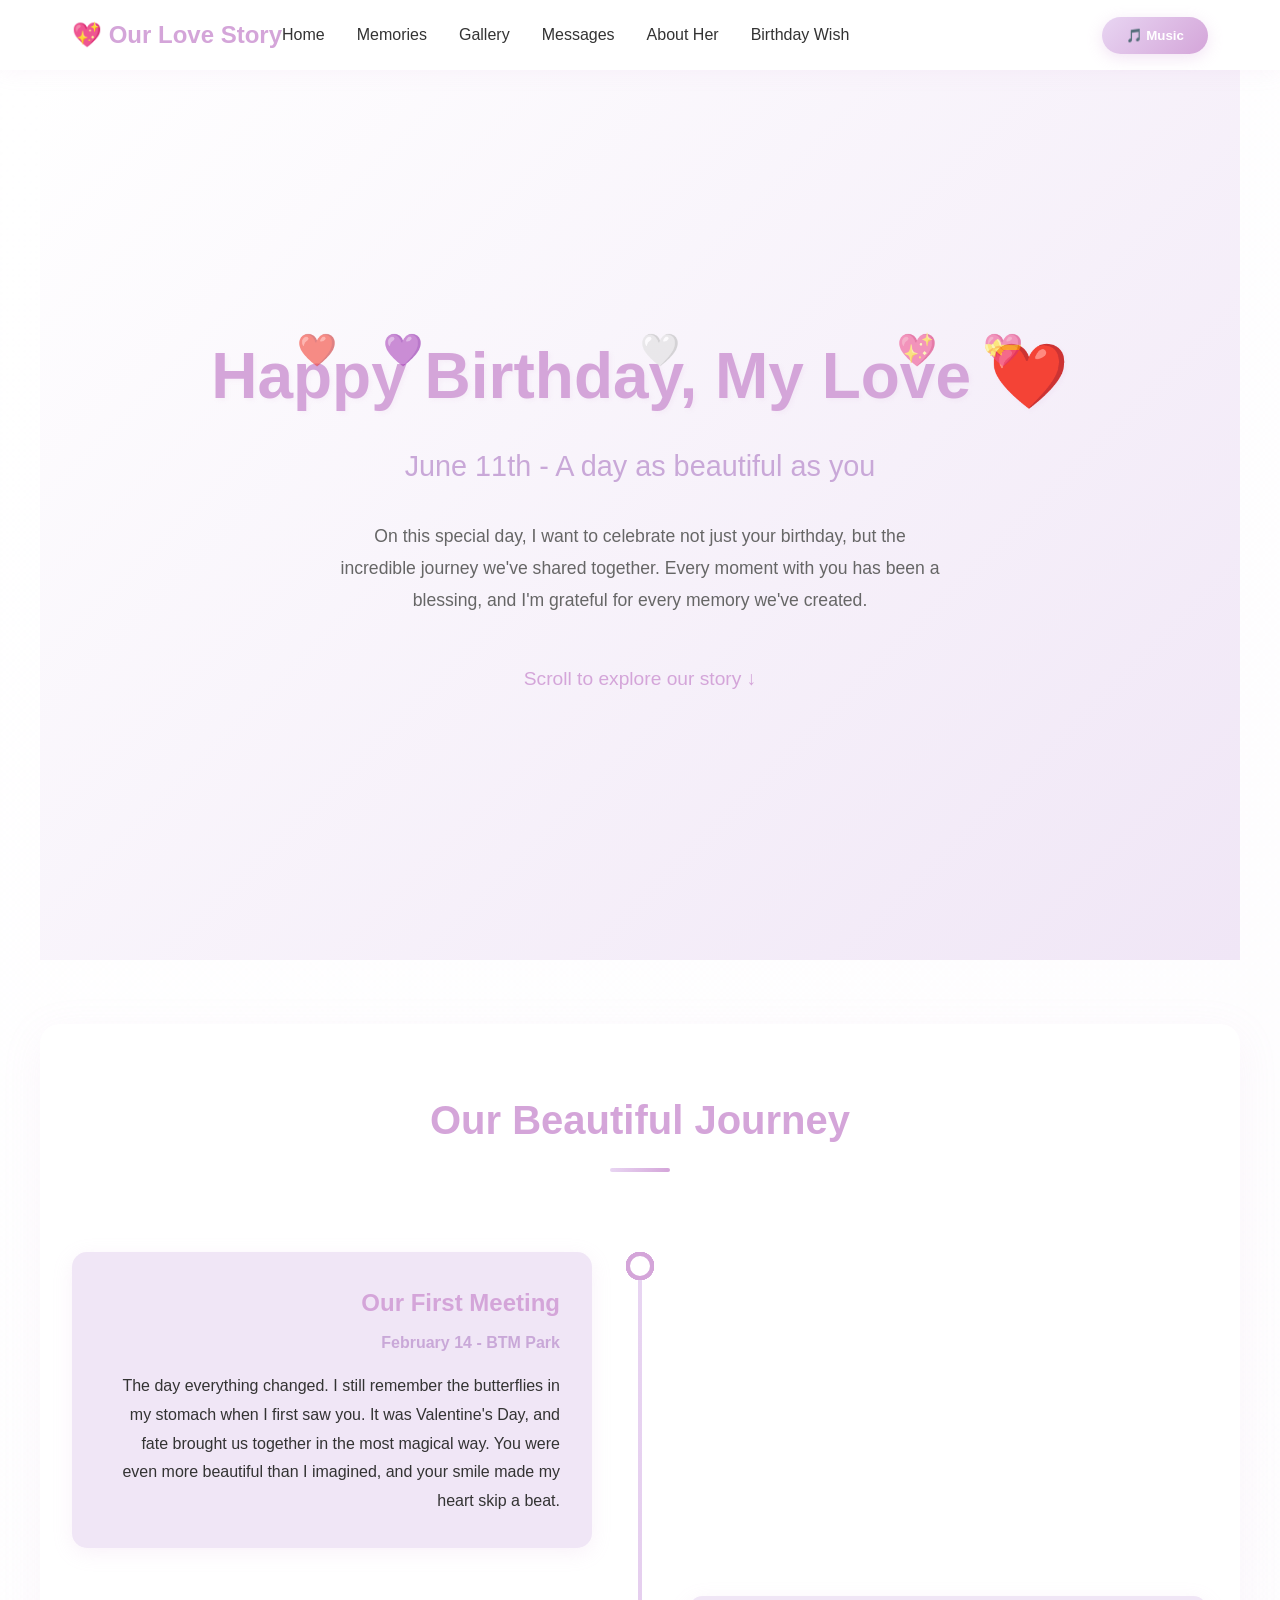
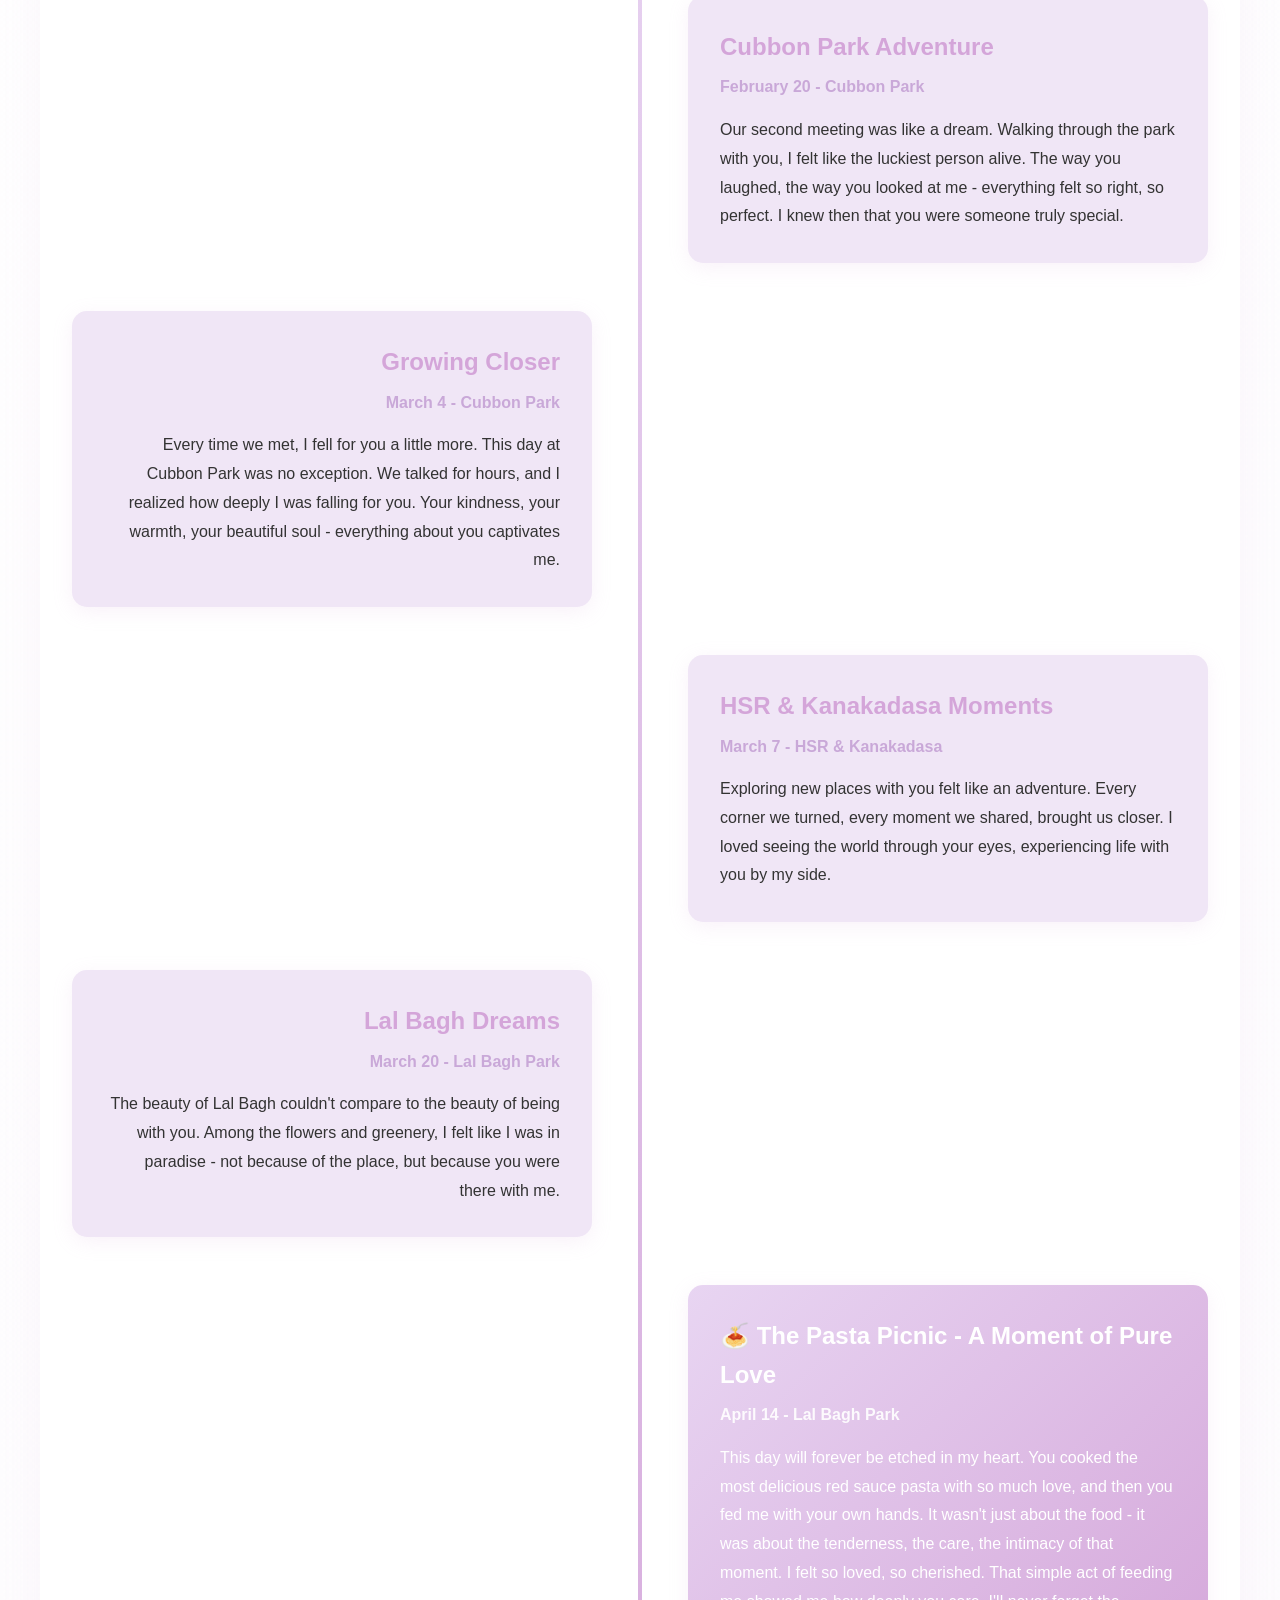
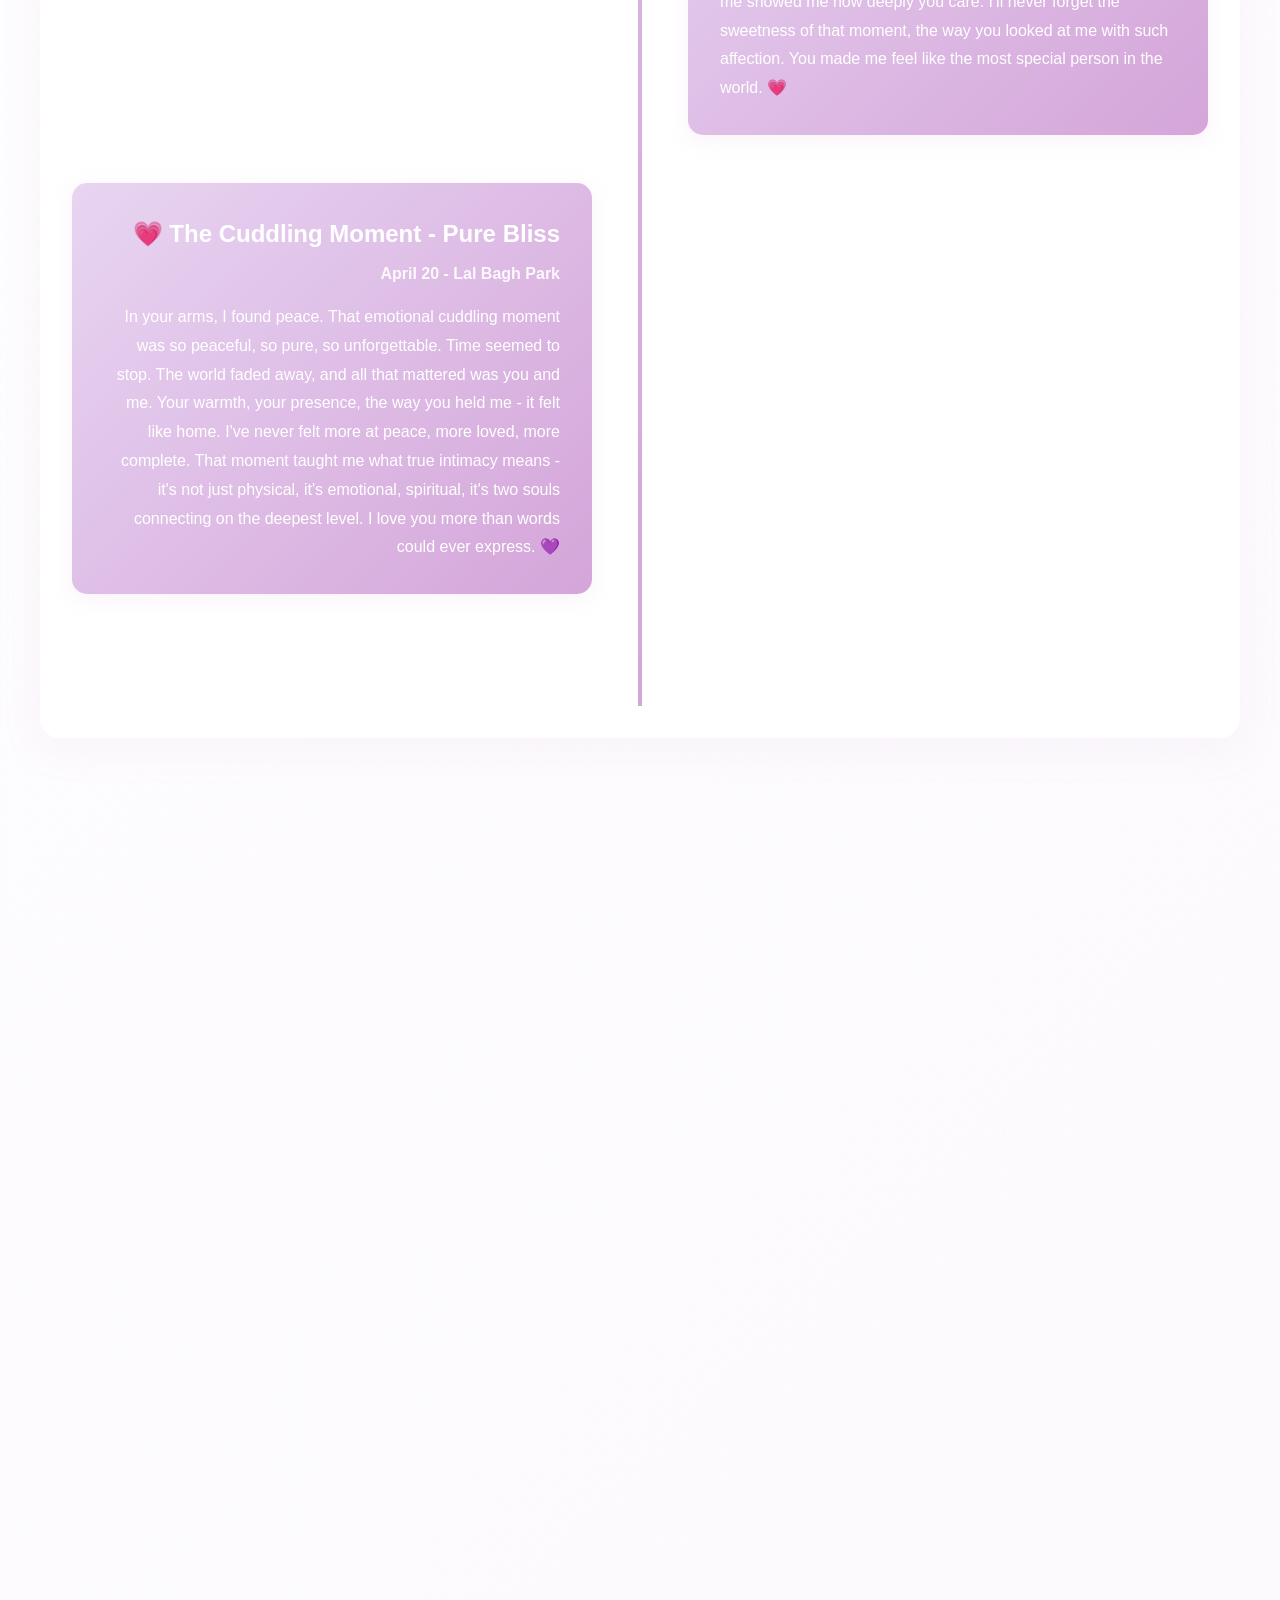
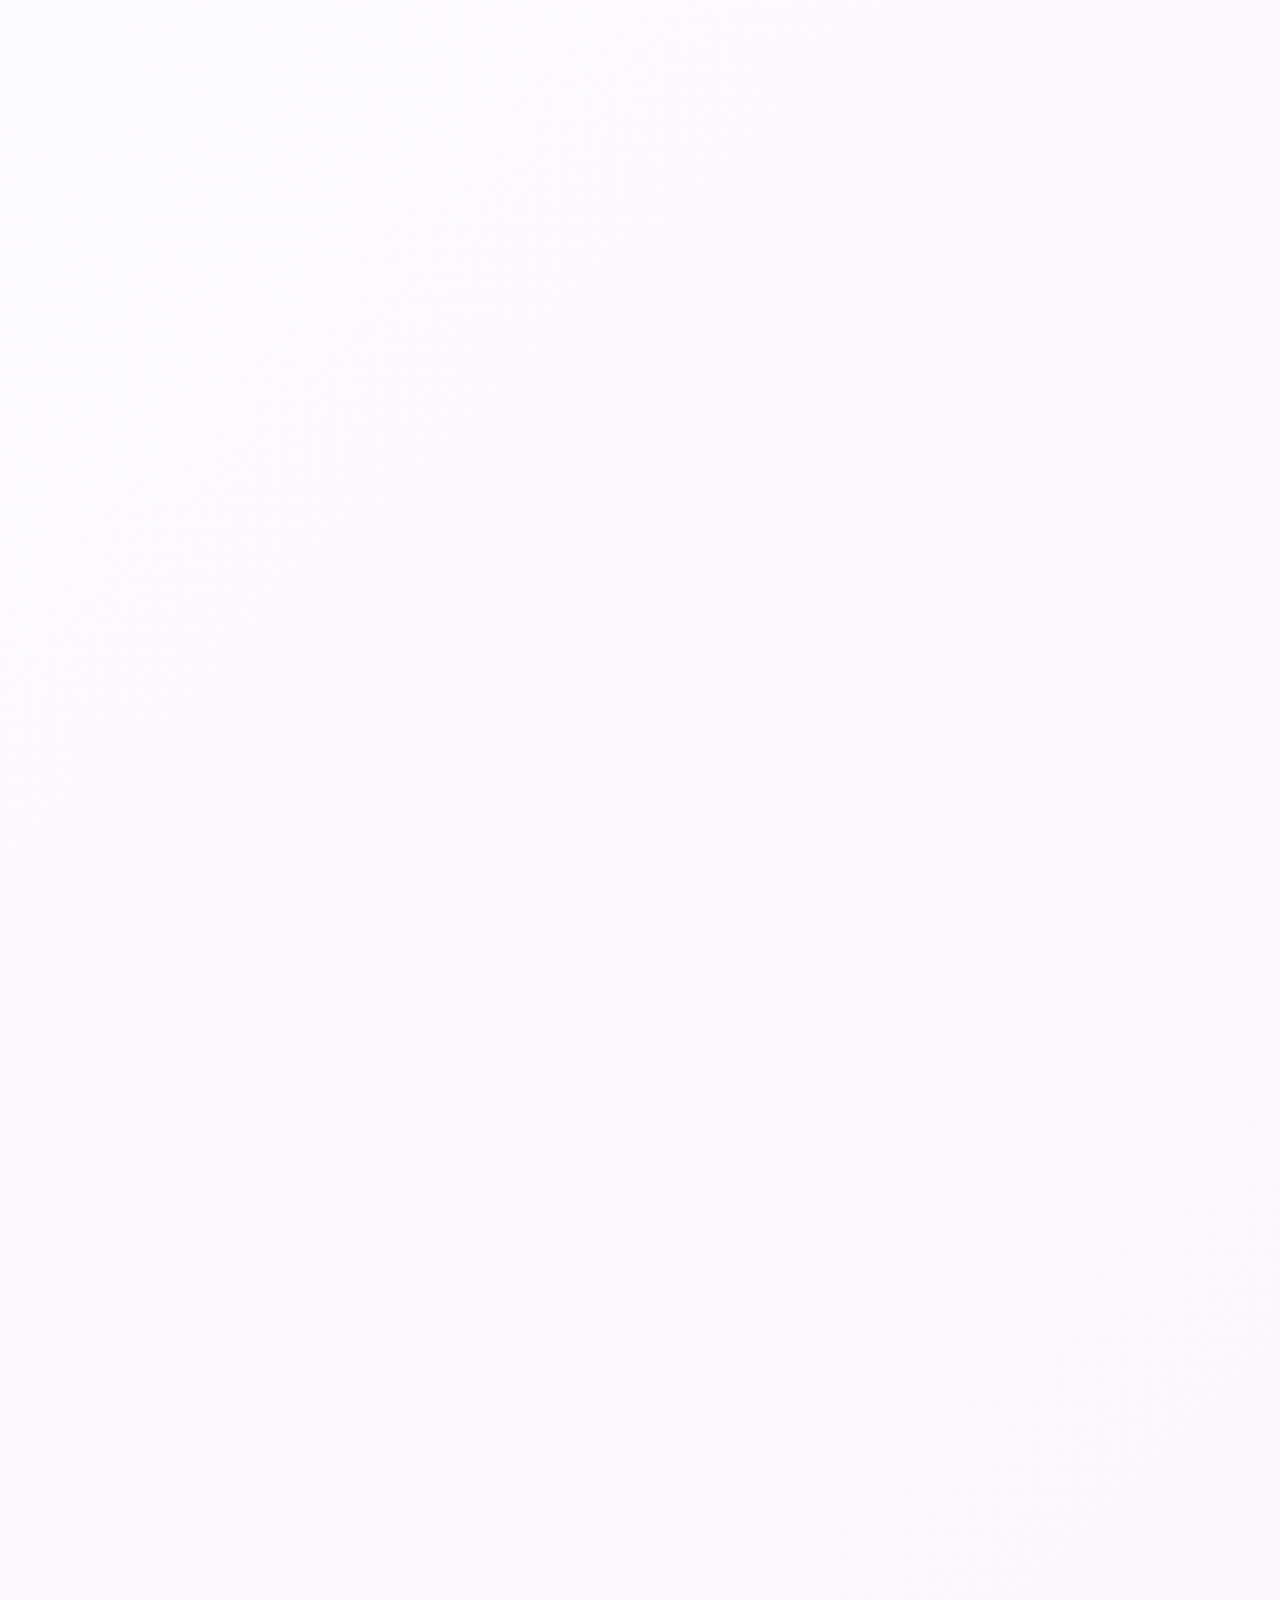
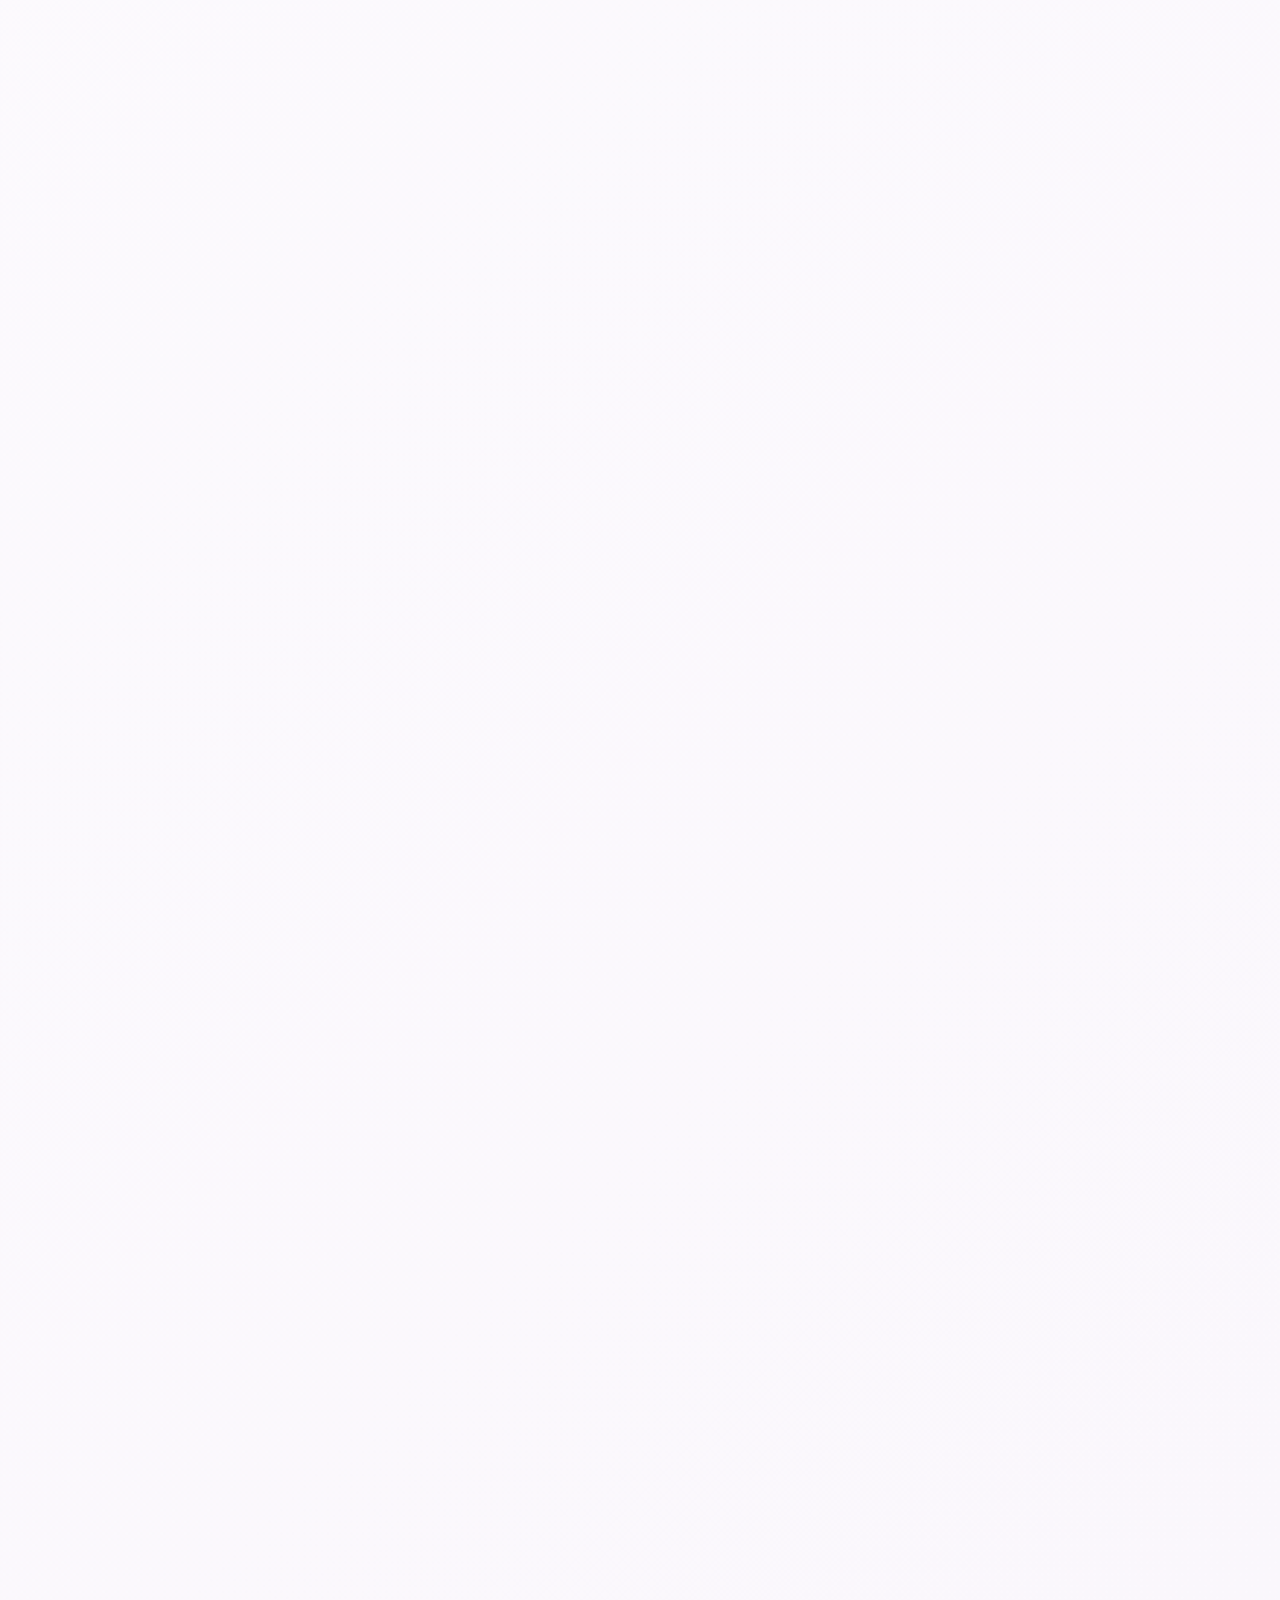
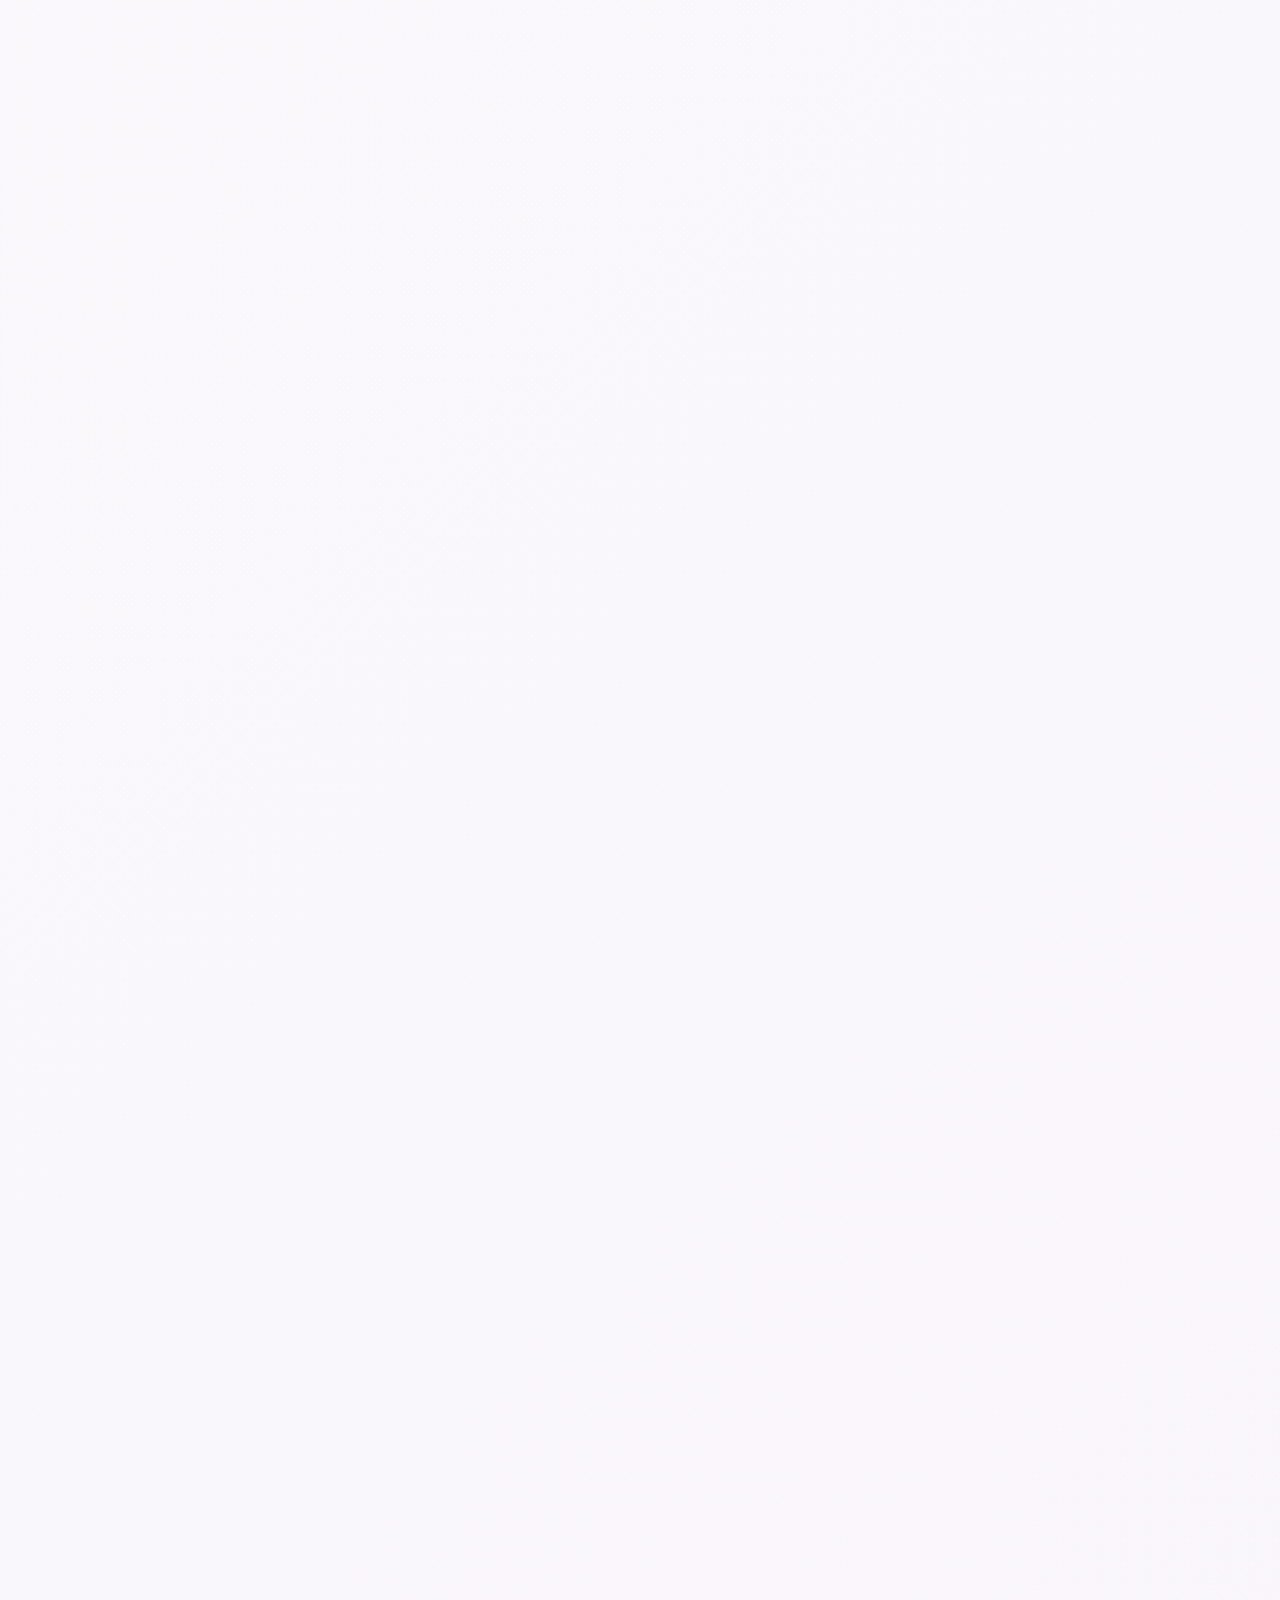
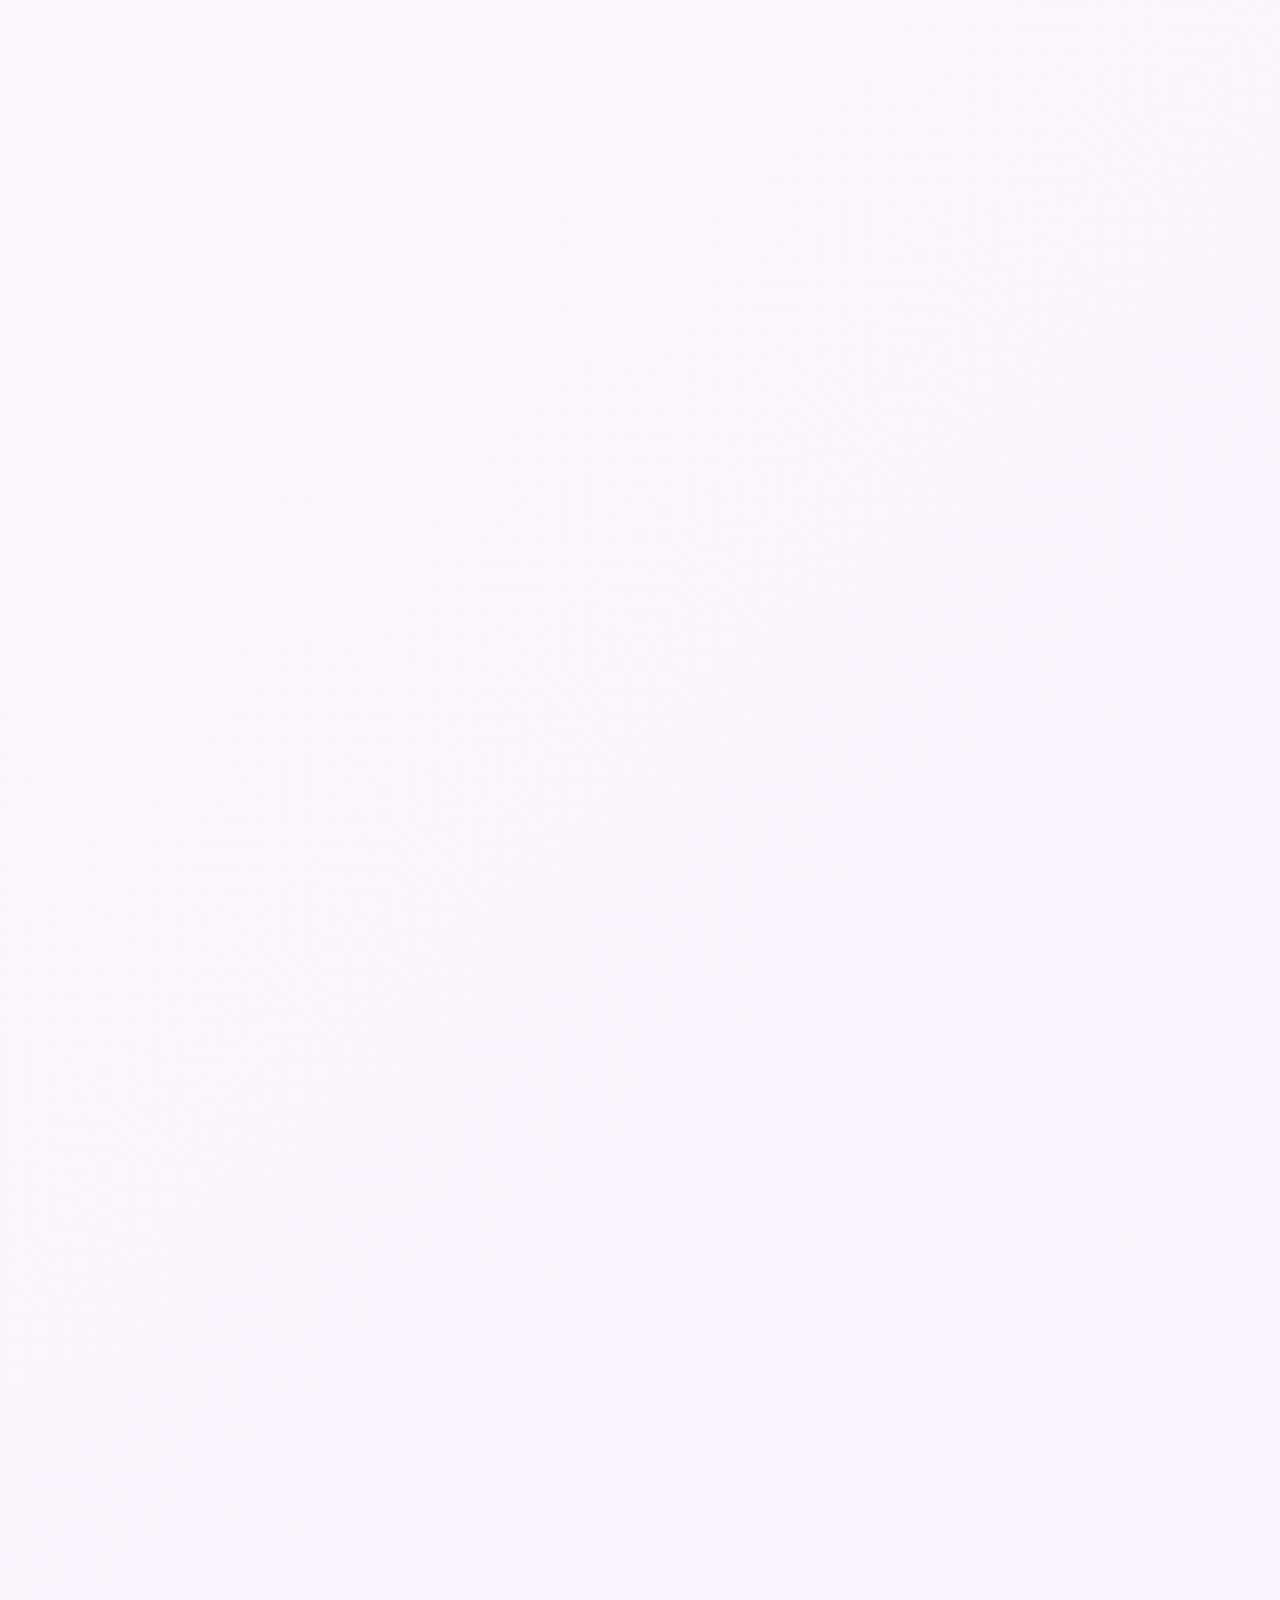
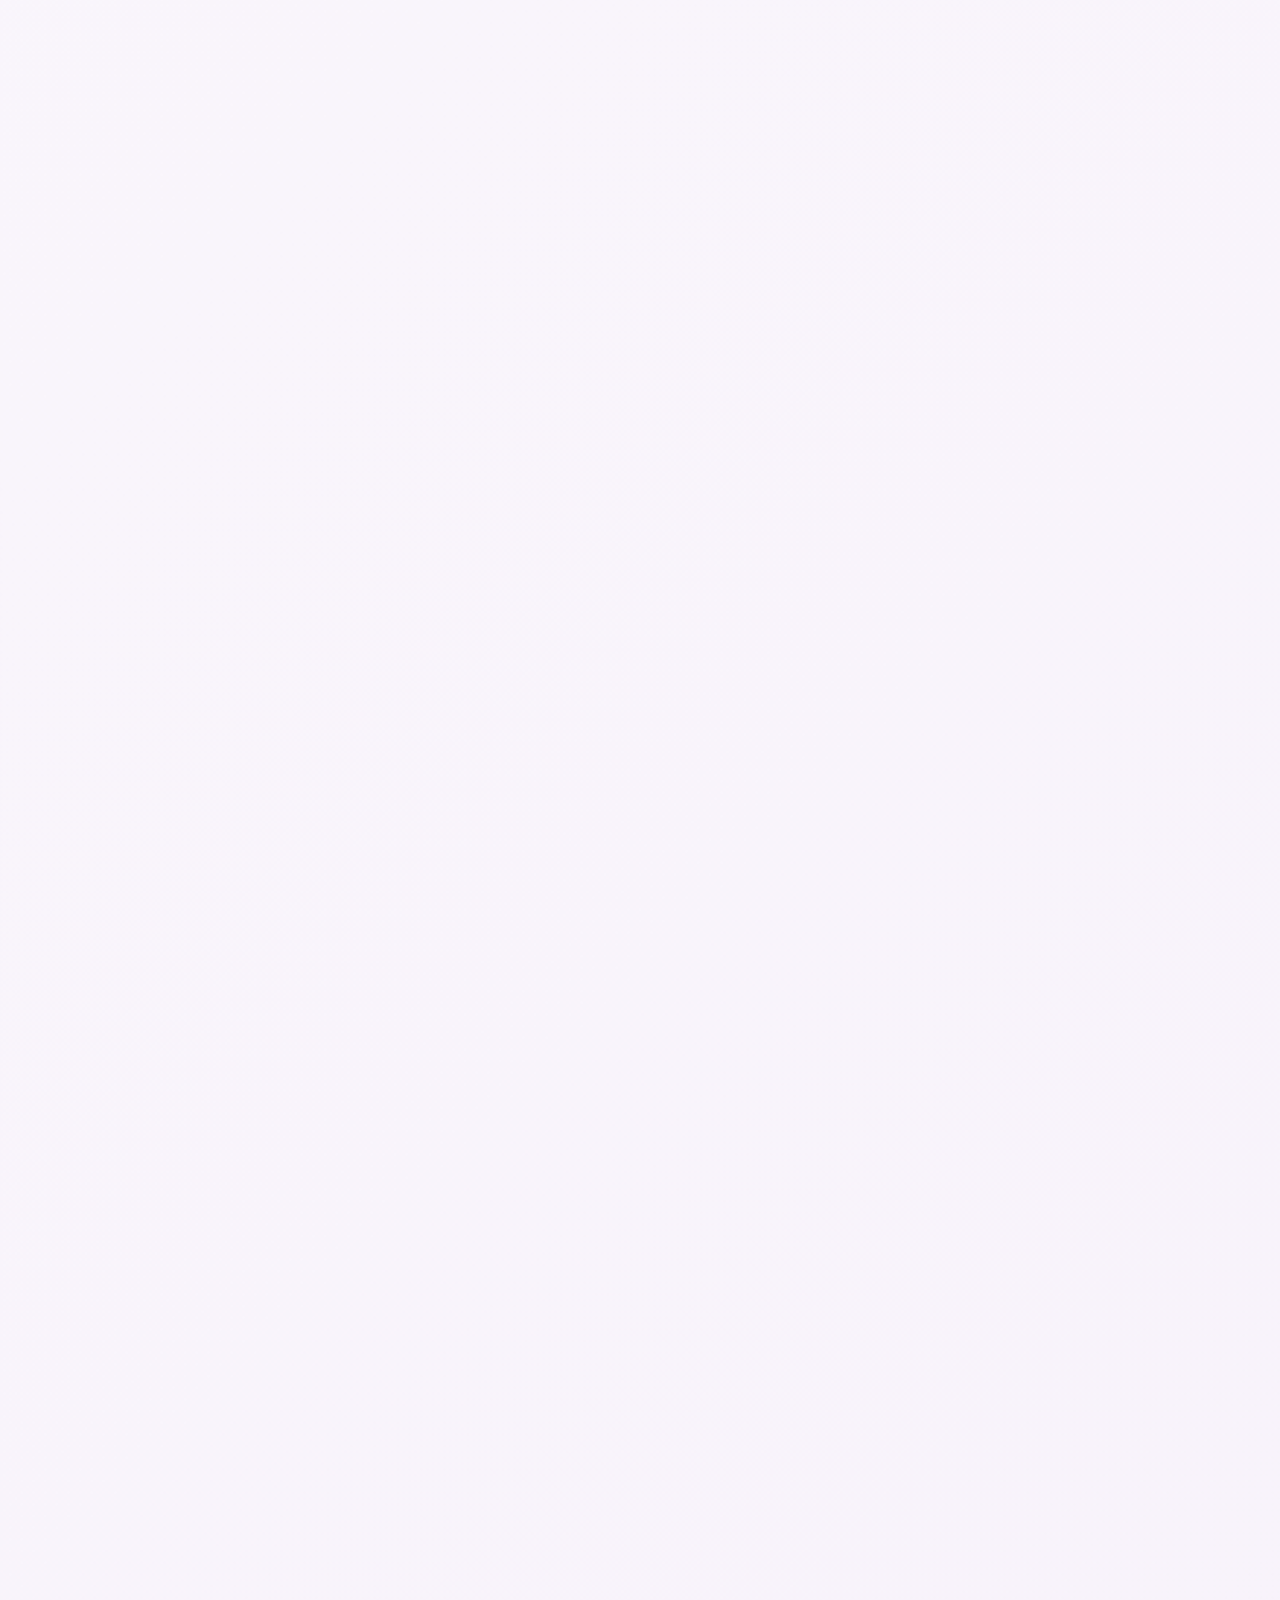
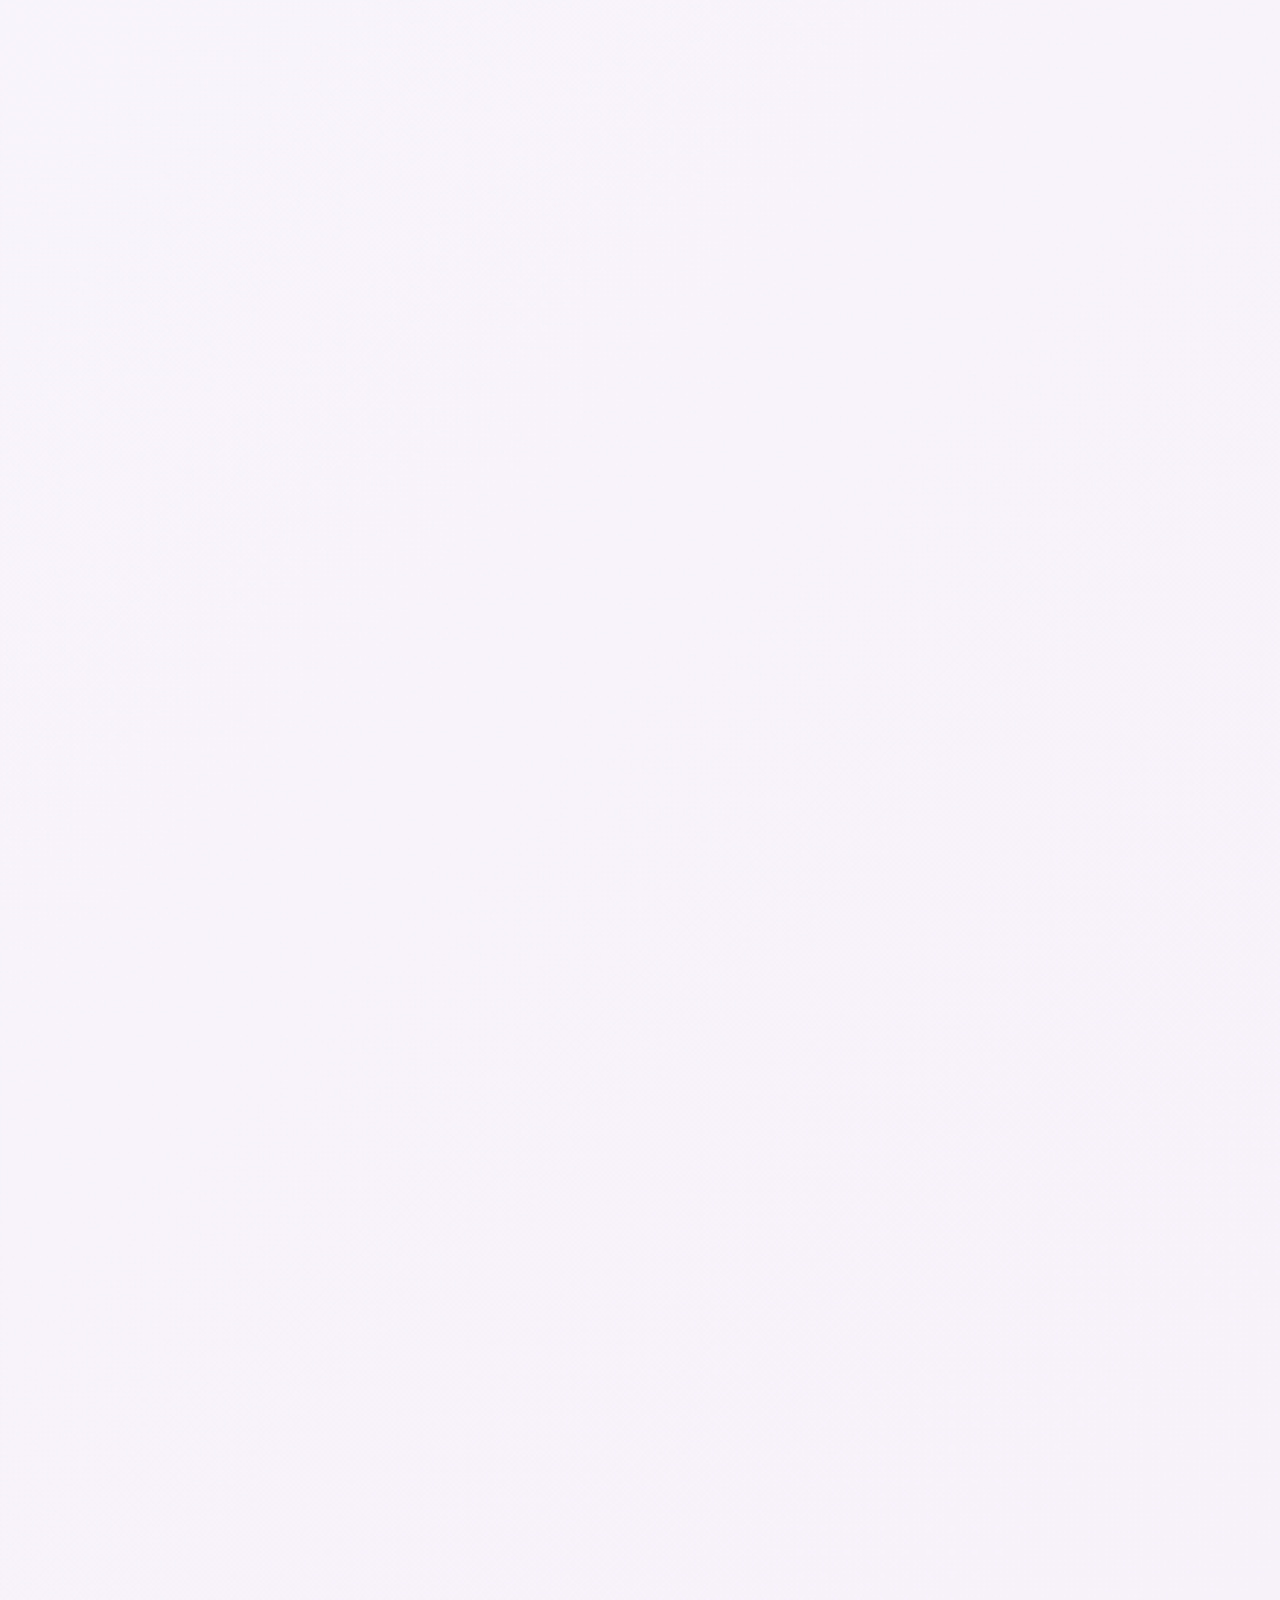
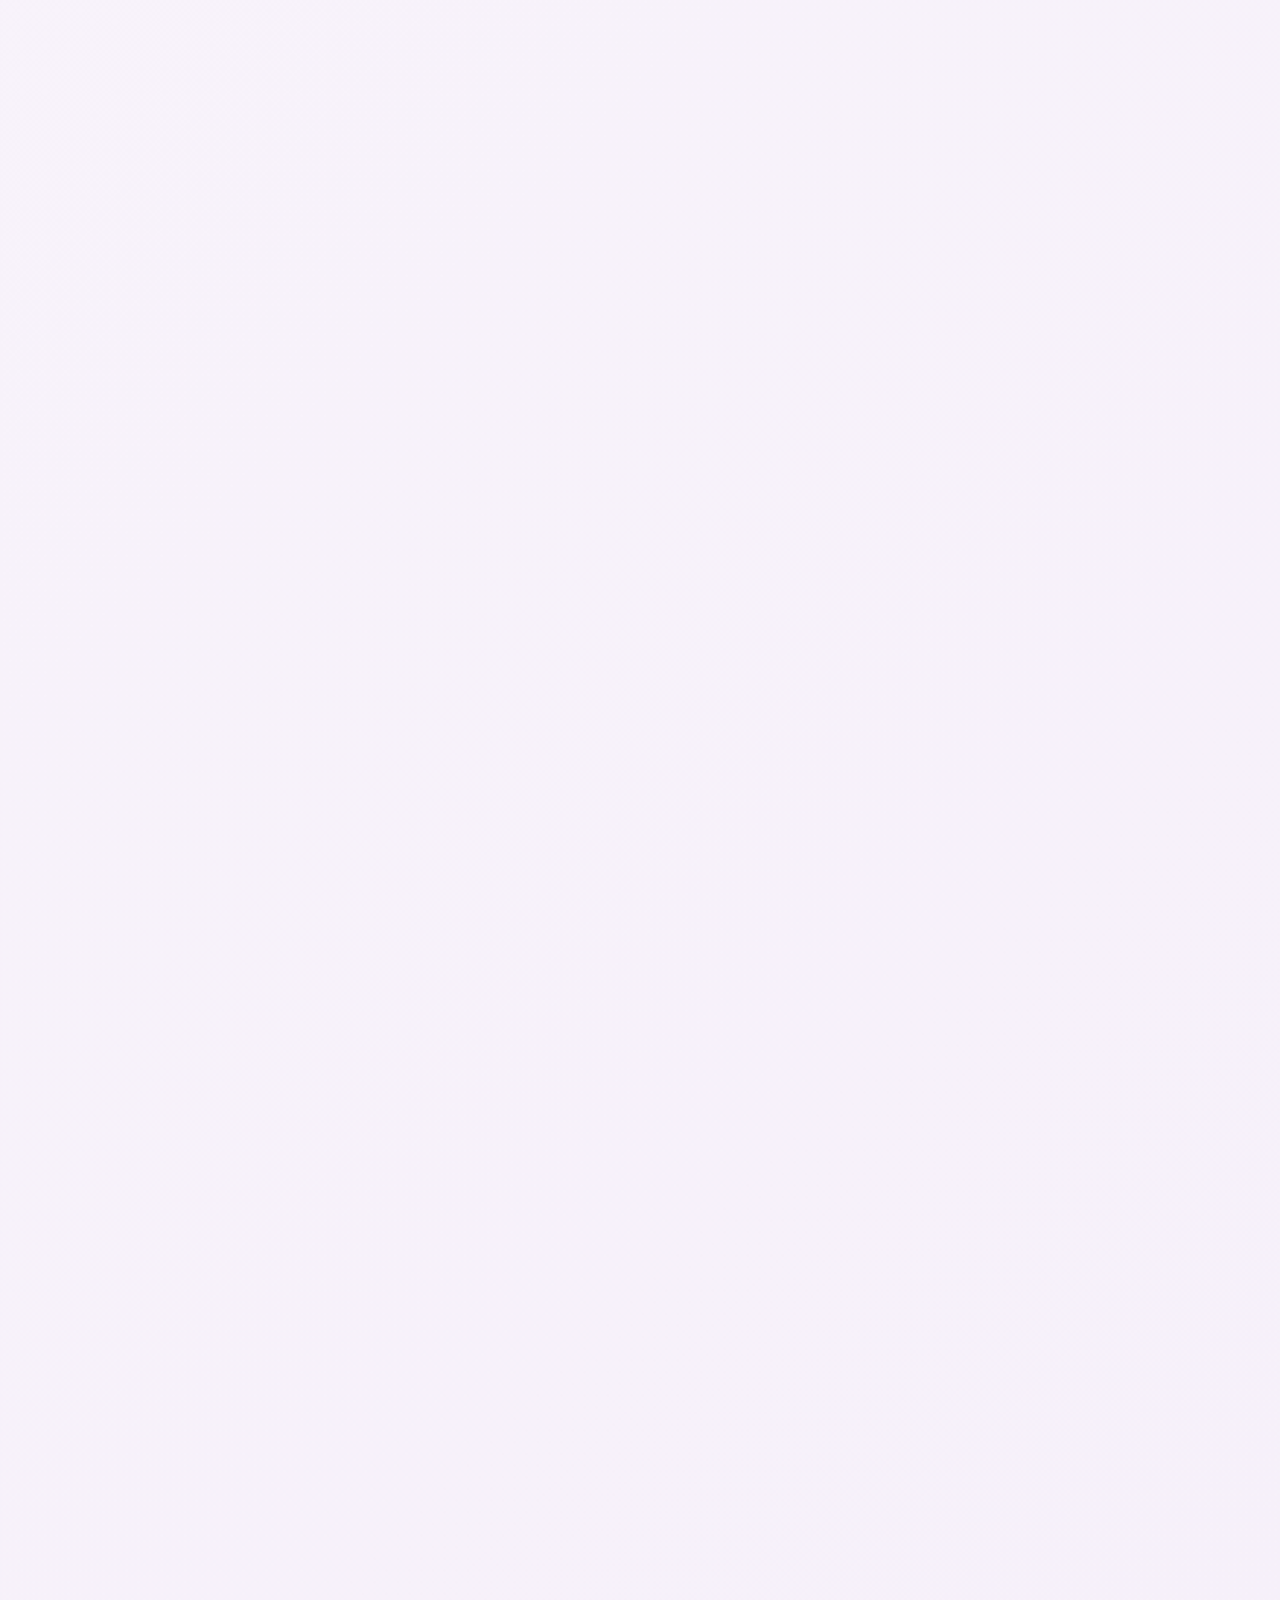
==== commit d5aabe69: "Update index.html" ====
--- a/index.html
+++ b/index.html
@@ -1,256 +1,802 @@
 <!DOCTYPE html>
 <html lang="en">
 <head>
-<meta charset="UTF-8">
-<meta name="viewport" content="width=device-width, initial-scale=1.0">
-<meta name="theme-color" content="#fff0f5">
-<title>Happy Birthday, My Love ❤️</title>
-<style>
-:root{--pink:#e85d91;--deep:#9d3564;--lav:#b8a2e8;--cream:#fff8fb;--ink:#493443}
-*{box-sizing:border-box;margin:0;padding:0}
-html{scroll-behavior:smooth;scroll-padding-top:78px}
-body{font-family:Georgia,"Times New Roman",serif;color:var(--ink);background:#fff9fc;line-height:1.7;overflow-x:hidden}
-.navbar{position:sticky;top:0;z-index:1000;background:rgba(255,248,251,.94);backdrop-filter:blur(12px);box-shadow:0 3px 18px #9d35641a}
-.nav-container{max-width:1200px;margin:auto;min-height:68px;padding:10px 22px;display:flex;align-items:center;justify-content:space-between;gap:16px}
-.logo{font-weight:bold;color:var(--deep);font-size:1.15rem;white-space:nowrap}
-.nav-menu{display:flex;align-items:center;gap:18px;list-style:none}
-.nav-link{color:var(--ink);text-decoration:none;font:600 .9rem Arial,sans-serif;transition:.2s}
-.nav-link:hover{color:var(--pink)}
-.music-btn,.surprise-btn{border:0;border-radius:30px;background:linear-gradient(135deg,var(--pink),var(--deep));color:white;padding:11px 18px;font-weight:bold;cursor:pointer;box-shadow:0 7px 18px #e85d9140;transition:transform .2s}
-.music-btn:hover,.surprise-btn:hover{transform:translateY(-2px)}
-section{padding:85px 22px}
-.welcome{min-height:88vh;display:grid;place-items:center;text-align:center;position:relative;overflow:hidden;background:radial-gradient(circle at 15% 20%,#f9d9e8,transparent 35%),radial-gradient(circle at 85% 80%,#e8ddff,transparent 35%),linear-gradient(135deg,#fff8fb,#fff0f6)}
-.welcome-content{max-width:850px;position:relative;z-index:1}
-.welcome-title{font-size:clamp(2.4rem,6vw,4.7rem);line-height:1.12;color:var(--deep);margin:18px 0}
-.welcome-subtitle{font-size:1.25rem;color:#9d5a7b;margin-bottom:18px}
-.welcome-text{max-width:700px;margin:auto;font-size:1.1rem}
-.floating-hearts{display:flex;justify-content:center;gap:22px;font-size:2rem}
-.heart{display:inline-block;animation:float 3s ease-in-out infinite}
-.heart:nth-child(even){animation-delay:.7s}
-@keyframes float{0%,100%{transform:translateY(0) rotate(-8deg)}50%{transform:translateY(-16px) rotate(8deg)}}
-.scroll-indicator{margin-top:45px;color:#a45d7e;animation:bob 1.8s infinite}
-@keyframes bob{50%{transform:translateY(7px)}}
-.section-title{text-align:center;font-size:clamp(2rem,4vw,3rem);color:var(--deep);margin-bottom:18px}
-.timeline{background:linear-gradient(#fff,#fff7fb)}
-.timeline-container{max-width:950px;margin:45px auto 0;position:relative}
-.timeline-container:before{content:"";position:absolute;left:50%;top:0;bottom:0;width:3px;background:linear-gradient(var(--pink),var(--lav));transform:translateX(-50%)}
-.timeline-item{width:50%;padding:12px 35px;position:relative}
-.timeline-item:before{content:"❤";position:absolute;right:-13px;top:25px;width:26px;height:26px;border-radius:50%;display:grid;place-items:center;background:white;color:var(--pink);font-size:13px;box-shadow:0 0 0 3px #f7c8dc}
-.timeline-item.right{margin-left:50%}
-.timeline-item.right:before{left:-13px}
-.timeline-content,.message-card,.favorite-item,.moment-card{background:white;border:1px solid #f5d9e6;border-radius:18px;padding:25px;box-shadow:0 10px 28px #8b456015}
-.timeline-content h3,.moment-card h3{color:var(--deep);margin-bottom:7px}
-.date{font-weight:bold;color:#bd7192;margin-bottom:10px}
-.description{font-size:.98rem}
-.timeline-item.special .timeline-content{background:linear-gradient(135deg,#fff5fa,#f8f3ff);border-color:#e8c6df}
-.gallery{background:#fff4f9}
-.gallery-subtitle{text-align:center;color:#95627a;margin-bottom:35px}
-.gallery-grid{max-width:1100px;margin:auto;display:grid;grid-template-columns:repeat(3,minmax(0,1fr));gap:22px}
-.gallery-item{position:relative;overflow:hidden;border-radius:18px;background:#f8dce8;aspect-ratio:4/5;box-shadow:0 9px 24px #733b551c;cursor:pointer;transition:transform .25s}
-.gallery-item:hover{transform:translateY(-6px)}
-.gallery-item img{width:100%;height:100%;object-fit:cover;display:block;transition:transform .5s}
-.gallery-item:hover img{transform:scale(1.06)}
-.gallery-caption{position:absolute;bottom:0;left:0;right:0;padding:35px 14px 14px;color:white;font-weight:bold;background:linear-gradient(transparent,#28121dcc);text-align:center}
-.messages{background:linear-gradient(135deg,#fff9fc,#f8f3ff)}
-.messages-grid{max-width:1050px;margin:35px auto 0;display:grid;grid-template-columns:repeat(3,1fr);gap:20px}
-.message-card{display:flex;flex-direction:column;justify-content:space-between;min-height:190px}
-.message-text{font-style:italic}
-.message-label{color:var(--deep);font-weight:bold;margin-top:15px}
-.about{background:#fff}
-.favorites-grid{max-width:1000px;margin:35px auto 0;display:grid;grid-template-columns:repeat(4,1fr);gap:18px}
-.favorite-item{text-align:center;padding:25px 16px}
-.favorite-icon{font-size:2.5rem;margin-bottom:8px}
-.favorite-item h3{color:var(--deep);font-size:1.1rem}
-.favorite-item>p:nth-of-type(1){font-weight:bold;font-size:1.1rem}
-.favorite-note{font-size:.9rem;color:#95627a;margin-top:8px}
-.special-moments{background:linear-gradient(135deg,#fff2f8,#f3efff)}
-.moments-container{max-width:1000px;margin:35px auto 0;display:grid;grid-template-columns:1fr 1fr;gap:22px}
-.moment-card p{margin-top:12px}
-.birthday-wish{background:#fff}
-.wish-content{max-width:850px;margin:30px auto 0;padding:35px;background:linear-gradient(135deg,#fff7fb,#f8f4ff);border:1px solid #f1d5e4;border-radius:20px;box-shadow:0 12px 30px #733b5512}
-.wish-content p{margin:0 0 16px}
-.signature{font-weight:bold;color:var(--deep);text-align:right;margin-top:28px!important}
-.surprise{text-align:center;background:linear-gradient(135deg,#fce8f1,#eee7ff)}
-.surprise-container{max-width:850px;margin:25px auto 0}
-.surprise-btn{font-size:1.05rem;padding:15px 26px}
-.surprise-content{margin-top:25px;transition:all .5s}
-.hidden{display:none}
-.surprise-message{position:relative;overflow:hidden;background:white;border-radius:20px;padding:35px;box-shadow:0 12px 30px #733b5520}
-.surprise-message h3{color:var(--deep);font-size:1.5rem;margin-bottom:15px}
-.surprise-message p{margin:12px 0}
-.confetti-animation{display:flex;justify-content:center;gap:16px;flex-wrap:wrap;font-size:1.8rem;margin-top:20px}
-.confetti{display:inline-block;animation:float 2s ease-in-out infinite}
-.footer{text-align:center;background:#713653;color:white;padding:28px 15px}
-.footer p+p{opacity:.85}
-.lightbox{position:fixed;inset:0;background:#160b16eF;z-index:2000;display:none;align-items:center;justify-content:center;padding:25px}
-.lightbox.open{display:flex}
-.lightbox img{max-width:min(92vw,1000px);max-height:82vh;object-fit:contain;border-radius:10px;box-shadow:0 15px 50px #0008}
-.lightbox-close{position:absolute;top:18px;right:25px;border:0;background:none;color:white;font-size:2.5rem;cursor:pointer}
-.reveal{opacity:0;transform:translateY(24px);transition:opacity .7s ease,transform .7s ease}
-.reveal.visible{opacity:1;transform:none}
-@media(max-width:900px){.nav-container{flex-wrap:wrap;justify-content:center}.nav-menu{order:3;width:100%;justify-content:center;flex-wrap:wrap;gap:10px 16px}.gallery-grid{grid-template-columns:repeat(2,1fr)}.messages-grid{grid-template-columns:repeat(2,1fr)}.favorites-grid{grid-template-columns:repeat(2,1fr)}}
-@media(max-width:600px){section{padding:65px 16px}.logo{font-size:1rem}.nav-link{font-size:.78rem}.timeline-container:before{left:10px}.timeline-item,.timeline-item.right{width:100%;margin-left:0;padding:10px 0 10px 35px}.timeline-item:before,.timeline-item.right:before{left:-3px;right:auto}.gallery-grid{gap:12px}.gallery-caption{font-size:.85rem}.messages-grid,.moments-container{grid-template-columns:1fr}.favorites-grid{grid-template-columns:repeat(2,minmax(0,1fr));gap:12px}.favorite-item{padding:20px 10px}.wish-content{padding:24px 19px}.floating-hearts{font-size:1.6rem;gap:14px}}
-@media(prefers-reduced-motion:reduce){*,*::before,*::after{scroll-behavior:auto!important;animation-duration:.01ms!important;transition-duration:.01ms!important}}
-</style>
+    <meta charset="UTF-8">
+    <meta name="viewport" content="width=device-width, initial-scale=1.0">
+    <title>Happy Birthday, My Love ❤️</title>
+    <link rel="stylesheet" href="style.css">
 </head>
 <body>
-<nav class="navbar">
- <div class="nav-container">
-  <div class="logo">💖 Our Love Story</div>
-  <ul class="nav-menu">
-   <li><a href="#welcome" class="nav-link">Home</a></li><li><a href="#timeline" class="nav-link">Memories</a></li>
-   <li><a href="#gallery" class="nav-link">Gallery</a></li><li><a href="#messages" class="nav-link">Messages</a></li>
-   <li><a href="#about" class="nav-link">About Her</a></li><li><a href="#birthday" class="nav-link">Birthday Wish</a></li>
-  </ul>
-  <button id="musicBtn" class="music-btn" type="button">🎵 Play Music</button>
- </div>
-</nav>
-<audio id="bgMusic" loop preload="none"><source src="music/laila.mpeg" type="audio/mpeg"></audio>
-
-<section id="welcome" class="welcome">
- <div class="welcome-content">
-  <div class="floating-hearts"><span class="heart">❤️</span><span class="heart">💜</span><span class="heart">🤍</span><span class="heart">💖</span><span class="heart">💝</span></div>
-  <h1 class="welcome-title">Happy Birthday, My Love ❤️</h1>
-  <p class="welcome-subtitle">June 11th - A day as beautiful as you</p>
-  <p class="welcome-text">On this special day, I want to celebrate not just your birthday, but the incredible journey we've shared together. Every moment with you has been a blessing, and I'm grateful for every memory we've created.</p>
-  <div class="scroll-indicator">Scroll to explore our story ↓</div>
- </div>
-</section>
-
-<section id="timeline" class="timeline">
- <h2 class="section-title">Our Beautiful Journey</h2>
- <div class="timeline-container">
-  <article class="timeline-item left"><div class="timeline-content"><h3>Our First Meeting</h3><p class="date">February 14 - BTM Park</p><p class="description">The day everything changed. I still remember the butterflies in my stomach when I first saw you. It was Valentine's Day, and fate brought us together in the most magical way. You were even more beautiful than I imagined, and your smile made my heart skip a beat.</p></div></article>
-  <article class="timeline-item right"><div class="timeline-content"><h3>Cubbon Park Adventure</h3><p class="date">February 20 - Cubbon Park</p><p class="description">Our second meeting was like a dream. Walking through the park with you, I felt like the luckiest person alive. The way you laughed, the way you looked at me - everything felt so right, so perfect. I knew then that you were someone truly special.</p></div></article>
-  <article class="timeline-item left"><div class="timeline-content"><h3>Growing Closer</h3><p class="date">March 4 - Cubbon Park</p><p class="description">Every time we met, I fell for you a little more. This day at Cubbon Park was no exception. We talked for hours, and I realized how deeply I was falling for you. Your kindness, your warmth, your beautiful soul - everything about you captivates me.</p></div></article>
-  <article class="timeline-item right"><div class="timeline-content"><h3>HSR &amp; Kanakadasa Moments</h3><p class="date">March 7 - HSR &amp; Kanakadasa</p><p class="description">Exploring new places with you felt like an adventure. Every corner we turned, every moment we shared, brought us closer. I loved seeing the world through your eyes, experiencing life with you by my side.</p></div></article>
-  <article class="timeline-item left"><div class="timeline-content"><h3>Lal Bagh Dreams</h3><p class="date">March 20 - Lal Bagh Park</p><p class="description">The beauty of Lal Bagh couldn't compare to the beauty of being with you. Among the flowers and greenery, I felt like I was in paradise - not because of the place, but because you were there with me.</p></div></article>
-  <article class="timeline-item right special"><div class="timeline-content"><h3>🍝 The Pasta Picnic - A Moment of Pure Love</h3><p class="date">April 14 - Lal Bagh Park</p><p class="description">This day will forever be etched in my heart. You cooked the most delicious red sauce pasta with so much love, and then you fed me with your own hands. It wasn't just about the food - it was about the tenderness, the care, the intimacy of that moment. I felt so loved, so cherished. That simple act of feeding me showed me how deeply you care. I'll never forget the sweetness of that moment. 💗</p></div></article>
-  <article class="timeline-item left special"><div class="timeline-content"><h3>💗 The Cuddling Moment - Pure Bliss</h3><p class="date">April 20 - Lal Bagh Park</p><p class="description">In your arms, I found peace. That emotional cuddling moment was so peaceful, so pure, so unforgettable. Time seemed to stop. The world faded away, and all that mattered was you and me. Your warmth, your presence, the way you held me - it felt like home. I love you more than words could ever express. 💜</p></div></article>
- </div>
-</section>
-
-<section id="gallery" class="gallery">
- <h2 class="section-title">Our Precious Moments</h2><p class="gallery-subtitle">Each photo holds a thousand words of love</p>
- <div class="gallery-grid">
-  <div class="gallery-item"><img loading="lazy" src="https://raw.githubusercontent.com/rajveer99-rgv/birthday-website/master/images/smile1.jpeg" alt="Our First Meeting"><p class="gallery-caption">Our First Meeting</p></div>
-  <div class="gallery-item"><img loading="lazy" src="https://raw.githubusercontent.com/rajveer99-rgv/birthday-website/master/images/Snapchat-1618791039.jpg" alt="Cubbon Park Adventures"><p class="gallery-caption">Cubbon Park Adventures</p></div>
-  <div class="gallery-item"><img loading="lazy" src="https://raw.githubusercontent.com/rajveer99-rgv/birthday-website/master/images/Snapchat-1780260680.jpg" alt="Sunset Moments"><p class="gallery-caption">Sunset Moments</p></div>
-  <div class="gallery-item"><img loading="lazy" src="https://raw.githubusercontent.com/rajveer99-rgv/birthday-website/master/images/bubu1.jpeg" alt="Lal Bagh Memories"><p class="gallery-caption">Lal Bagh Memories</p></div>
-  <div class="gallery-item"><img loading="lazy" src="https://raw.githubusercontent.com/rajveer99-rgv/birthday-website/master/images/funny.jpeg" alt="Your Beautiful Smile"><p class="gallery-caption">Your Beautiful Smile</p></div>
-  <div class="gallery-item"><img loading="lazy" src="https://raw.githubusercontent.com/rajveer99-rgv/birthday-website/master/images/kiss.jpeg" alt="Us Together"><p class="gallery-caption">Us Together</p></div>
-  <div class="gallery-item"><img loading="lazy" src="https://raw.githubusercontent.com/rajveer99-rgv/birthday-website/master/images/uss3.jpeg" alt="Precious Moments"><p class="gallery-caption">Precious Moments</p></div>
- </div>
-</section>
-
-<section id="messages" class="messages">
- <h2 class="section-title">Messages From My Heart</h2>
- <div class="messages-grid">
-  <article class="message-card"><p class="message-text">"You are my favorite notification, my favorite text, my favorite person. Every day with you feels like a gift I never knew I needed."</p><p class="message-label">💕 Cute &amp; Sweet</p></article>
-  <article class="message-card"><p class="message-text">"In a world of chaos, you are my calm. In a world of darkness, you are my light. You are my reason to smile, my reason to believe in love."</p><p class="message-label">💜 Deep &amp; Emotional</p></article>
-  <article class="message-card"><p class="message-text">"I promise to love you on your best days and hold you on your worst. I promise to be your biggest cheerleader and your safe harbor. Forever, it's you and me."</p><p class="message-label">🤍 Promise &amp; Future</p></article>
-  <article class="message-card"><p class="message-text">"You make me want to be a better person. Not because I'm not good enough, but because you inspire me to be the best version of myself for you and for us."</p><p class="message-label">💖 Love &amp; Growth</p></article>
-  <article class="message-card"><p class="message-text">"My heart knew you before my mind caught up. It's like you were always meant to be mine, and I was always meant to be yours. We were written in the stars."</p><p class="message-label">✨ Soulmate</p></article>
-  <article class="message-card"><p class="message-text">"Thank you for being you. For your kindness, your laughter, your beautiful soul. You've changed my life in ways I never thought possible. I love you endlessly."</p><p class="message-label">🙏 Gratitude</p></article>
- </div>
-</section>
-
-<section id="about" class="about">
- <h2 class="section-title">About Her - My Favorite Person</h2>
- <div class="favorites-grid">
-  <article class="favorite-item"><div class="favorite-icon">🍛</div><h3>Favorite Food</h3><p>Biryani</p><p class="favorite-note">The way you enjoy biryani makes me fall for you all over again</p></article>
-  <article class="favorite-item"><div class="favorite-icon">🤍💜</div><h3>Favorite Colors</h3><p>White &amp; Lavender</p><p class="favorite-note">Just like these colors, you bring peace and elegance to my life</p></article>
-  <article class="favorite-item"><div class="favorite-icon">🌷</div><h3>Favorite Flower</h3><p>Tulip</p><p class="favorite-note">As graceful and beautiful as you are</p></article>
-  <article class="favorite-item"><div class="favorite-icon">🦢</div><h3>Favorite Bird</h3><p>Swan</p><p class="favorite-note">Elegant, graceful, and absolutely stunning - just like you</p></article>
- </div>
-</section>
-
-<section id="special" class="special-moments">
- <h2 class="section-title">Moments That Changed Everything</h2>
- <div class="moments-container">
-  <article class="moment-card"><h3>🍝 The Pasta Picnic</h3><p>There are moments in life that define everything that comes after. The pasta picnic is one of those moments for me.</p><p>You had prepared red sauce pasta with such care and love. But what made it truly magical wasn't the food itself - it was the way you fed me with your own hands. In that simple gesture, I saw the depth of your love, the tenderness of your heart, and the beauty of your soul.</p><p>That moment showed me that love isn't always about grand gestures. Sometimes, it's about the quiet intimacy, the gentle care, the way you make someone feel cherished. I'll carry that memory in my heart forever. 💗</p></article>
-  <article class="moment-card"><h3>💗 The Cuddling Moment</h3><p>In your arms, I found something I didn't know I was searching for - peace.</p><p>That emotional cuddling moment at Lal Bagh was transcendent. Time stopped. The world faded away. It was just you and me, two souls connecting on the deepest level. Your warmth, your presence, the way you held me - it felt like coming home after a long journey.</p><p>I've never felt more at peace, more loved, more complete. That moment taught me what true intimacy means. It's not just about physical closeness - it's about emotional vulnerability, spiritual connection, and the profound comfort of being truly known and accepted by another soul.</p><p>Thank you for those moments. Thank you for being my safe harbor. 💜</p></article>
- </div>
-</section>
-
-<section id="birthday" class="birthday-wish">
- <h2 class="section-title">My Birthday Wish For You</h2>
- <div class="wish-content">
-  <p>My dearest love,</p><p>Today is your birthday, and I want to take a moment to tell you what you mean to me.</p>
-  <p><strong>Gratitude:</strong> I am grateful for every single day I get to spend with you. You've brought so much joy, so much light into my life. Before you, I didn't know what true happiness felt like. You've changed me in the most beautiful ways.</p>
-  <p><strong>Love:</strong> My love for you grows deeper with each passing day. It's not just a feeling - it's a choice I make every morning when I wake up and think of you. It's the way my heart races when I see your name. It's the way I miss you even when you're right beside me. You are my greatest love, my deepest connection, my soulmate.</p>
-  <p><strong>Appreciation:</strong> I appreciate your kindness, your strength, your vulnerability. I appreciate the way you make me laugh until my sides hurt. I appreciate the way you listen to me, really listen, and make me feel heard. I appreciate your dreams, your ambitions, your beautiful spirit.</p>
-  <p><strong>Future Dreams:</strong> I dream of a lifetime with you. I dream of building a home filled with love and laughter. I dream of growing old with you, of facing life's challenges together, of celebrating countless more birthdays. I dream of a future where you know, without a doubt, that you are loved beyond measure.</p>
-  <p>On this special day, I want you to know that you are extraordinary. You are worthy of all the love, all the happiness, all the beauty this world has to offer. I am honored to be the one by your side.</p>
-  <p>Happy Birthday, my love. Today, and every day, I celebrate you. 💖</p>
-  <p class="signature">Forever yours,<br>Your Love ❤️</p>
- </div>
-</section>
-
-<section id="surprise" class="surprise">
- <h2 class="section-title">One More Thing...</h2>
- <div class="surprise-container"><button id="surpriseBtn" class="surprise-btn" type="button">💝 Click Me for a Surprise 💝</button>
-  <div id="surpriseContent" class="surprise-content hidden" aria-live="polite"><div class="surprise-message"><h3>My Final Secret Message</h3>
-   <p>I love you. Not because you're perfect, but because loving you feels like the most natural thing in the world. You are my favorite person, my greatest adventure, my sweetest dream come true.</p>
-   <p>Thank you for saying yes to us. Thank you for choosing me. Thank you for being the incredible woman that you are.</p><p>I can't wait to spend forever with you. 💖</p>
-   <div class="confetti-animation"><span class="confetti">❤️</span><span class="confetti">💜</span><span class="confetti">🤍</span><span class="confetti">💖</span><span class="confetti">💝</span><span class="confetti">✨</span><span class="confetti">🌹</span><span class="confetti">🌷</span></div>
-  </div></div>
- </div>
-</section>
-<footer class="footer"><p>Made with 💖 for the love of my life</p><p>Happy Birthday, June 11th ❤️</p></footer>
-
-<div class="lightbox" id="lightbox" role="dialog" aria-modal="true" aria-label="Photo viewer"><button class="lightbox-close" id="lightboxClose" aria-label="Close photo">&times;</button><img id="lightboxImage" alt=""></div>
-
-<script>
-"use strict";
-document.addEventListener("DOMContentLoaded", () => {
- const music = document.getElementById("bgMusic");
- const musicBtn = document.getElementById("musicBtn");
- musicBtn.addEventListener("click", async () => {
-  if (music.paused) {
-   try { await music.play(); musicBtn.textContent = "⏸ Pause Music"; }
-   catch (error) { musicBtn.textContent = "🎵 Music unavailable"; console.error("Audio could not be played:", error); }
-  } else { music.pause(); musicBtn.textContent = "🎵 Play Music"; }
- });
- music.addEventListener("ended", () => { musicBtn.textContent = "🎵 Play Music"; });
-
- const surpriseBtn = document.getElementById("surpriseBtn");
- const surpriseContent = document.getElementById("surpriseContent");
- surpriseBtn.addEventListener("click", () => {
-  const isHidden = surpriseContent.classList.toggle("hidden");
-  surpriseBtn.textContent = isHidden ? "💝 Click Me for a Surprise 💝" : "💖 Hide My Surprise 💖";
-  if (!isHidden) surpriseContent.scrollIntoView({behavior:"smooth", block:"center"});
- });
-
- const lightbox = document.getElementById("lightbox");
- const lightboxImage = document.getElementById("lightboxImage");
- const closeLightbox = () => { lightbox.classList.remove("open"); document.body.style.overflow = ""; };
- document.querySelectorAll(".gallery-item img").forEach(img => {
-  img.addEventListener("click", () => {
-   lightboxImage.src = img.currentSrc || img.src;
-   lightboxImage.alt = img.alt;
-   lightbox.classList.add("open");
-   document.body.style.overflow = "hidden";
-  });
- });
- document.getElementById("lightboxClose").addEventListener("click", closeLightbox);
- lightbox.addEventListener("click", event => { if (event.target === lightbox) closeLightbox(); });
- document.addEventListener("keydown", event => { if (event.key === "Escape") closeLightbox(); });
-
- const revealTargets = document.querySelectorAll(".timeline-item,.gallery-item,.message-card,.favorite-item,.moment-card,.wish-content");
- revealTargets.forEach(el => el.classList.add("reveal"));
- if ("IntersectionObserver" in window) {
-  const observer = new IntersectionObserver(entries => {
-   entries.forEach(entry => { if (entry.isIntersecting) { entry.target.classList.add("visible"); observer.unobserve(entry.target); } });
-  }, {threshold:0.12});
-  revealTargets.forEach(el => observer.observe(el));
- } else revealTargets.forEach(el => el.classList.add("visible"));
-
- document.querySelectorAll('.nav-link').forEach(link => link.addEventListener("click", () => {
-  document.querySelectorAll(".nav-link").forEach(item => item.removeAttribute("aria-current"));
-  link.setAttribute("aria-current","page");
- }));
-});
-</script>
+    <!-- Navigation -->
+    <nav class="navbar">
+        <div class="nav-container">
+            <div class="logo">💖 Our Love Story</div>
+            <ul class="nav-menu">
+                <li><a href="#welcome" class="nav-link">Home</a></li>
+                <li><a href="#timeline" class="nav-link">Memories</a></li>
+                <li><a href="#gallery" class="nav-link">Gallery</a></li>
+                <li><a href="#messages" class="nav-link">Messages</a></li>
+                <li><a href="#about" class="nav-link">About Her</a></li>
+                <li><a href="#birthday" class="nav-link">Birthday Wish</a></li>
+            </ul>
+            <div class="music-toggle">
+                <button id="musicBtn" class="music-btn">🎵 Music</button>
+            </div>
+        </div>
+    </nav>
+
+    <!-- Background Music -->
+    <audio id="bgMusic" loop>
+        <source src="music/laila.mpeg" type="audio/mpeg">
+    </audio>
+
+    <!-- Welcome Section -->
+    <section id="welcome" class="welcome">
+        <div class="welcome-content">
+            <div class="floating-hearts">
+                <span class="heart">❤️</span>
+                <span class="heart">💜</span>
+                <span class="heart">🤍</span>
+                <span class="heart">💖</span>
+                <span class="heart">💝</span>
+            </div>
+            <h1 class="welcome-title">Happy Birthday, My Love ❤️</h1>
+            <p class="welcome-subtitle">June 11th - A day as beautiful as you</p>
+            <p class="welcome-text">
+                On this special day, I want to celebrate not just your birthday, but the incredible journey we've shared together. 
+                Every moment with you has been a blessing, and I'm grateful for every memory we've created.
+            </p>
+            <div class="scroll-indicator">
+                <span>Scroll to explore our story ↓</span>
+            </div>
+        </div>
+    </section>
+
+    <!-- Timeline Section -->
+    <section id="timeline" class="timeline">
+        <h2 class="section-title">Our Beautiful Journey</h2>
+        <div class="timeline-container">
+            <!-- Memory 1 -->
+            <div class="timeline-item left">
+                <div class="timeline-content">
+                    <h3>Our First Meeting</h3>
+                    <p class="date">February 14 - BTM Park</p>
+                    <p class="description">
+                        The day everything changed. I still remember the butterflies in my stomach when I first saw you. 
+                        It was Valentine's Day, and fate brought us together in the most magical way. You were even more beautiful 
+                        than I imagined, and your smile made my heart skip a beat.
+                    </p>
+                </div>
+            </div>
+
+            <!-- Memory 2 -->
+            <div class="timeline-item right">
+                <div class="timeline-content">
+                    <h3>Cubbon Park Adventure</h3>
+                    <p class="date">February 20 - Cubbon Park</p>
+                    <p class="description">
+                        Our second meeting was like a dream. Walking through the park with you, I felt like the luckiest person alive. 
+                        The way you laughed, the way you looked at me - everything felt so right, so perfect. 
+                        I knew then that you were someone truly special.
+                    </p>
+                </div>
+            </div>
+
+            <!-- Memory 3 -->
+            <div class="timeline-item left">
+                <div class="timeline-content">
+                    <h3>Growing Closer</h3>
+                    <p class="date">March 4 - Cubbon Park</p>
+                    <p class="description">
+                        Every time we met, I fell for you a little more. This day at Cubbon Park was no exception. 
+                        We talked for hours, and I realized how deeply I was falling for you. Your kindness, your warmth, 
+                        your beautiful soul - everything about you captivates me.
+                    </p>
+                </div>
+            </div>
+
+            <!-- Memory 4 -->
+            <div class="timeline-item right">
+                <div class="timeline-content">
+                    <h3>HSR & Kanakadasa Moments</h3>
+                    <p class="date">March 7 - HSR & Kanakadasa</p>
+                    <p class="description">
+                        Exploring new places with you felt like an adventure. Every corner we turned, every moment we shared, 
+                        brought us closer. I loved seeing the world through your eyes, experiencing life with you by my side.
+                    </p>
+                </div>
+            </div>
+
+            <!-- Memory 5 -->
+            <div class="timeline-item left">
+                <div class="timeline-content">
+                    <h3>Lal Bagh Dreams</h3>
+                    <p class="date">March 20 - Lal Bagh Park</p>
+                    <p class="description">
+                        The beauty of Lal Bagh couldn't compare to the beauty of being with you. 
+                        Among the flowers and greenery, I felt like I was in paradise - not because of the place, 
+                        but because you were there with me.
+                    </p>
+                </div>
+            </div>
+
+            <!-- Memory 6 - Special -->
+            <div class="timeline-item right special">
+                <div class="timeline-content">
+                    <h3>🍝 The Pasta Picnic - A Moment of Pure Love</h3>
+                    <p class="date">April 14 - Lal Bagh Park</p>
+                    <p class="description">
+                        This day will forever be etched in my heart. You cooked the most delicious red sauce pasta with so much love, 
+                        and then you fed me with your own hands. It wasn't just about the food - it was about the tenderness, 
+                        the care, the intimacy of that moment. I felt so loved, so cherished. That simple act of feeding me 
+                        showed me how deeply you care. I'll never forget the sweetness of that moment, the way you looked at me 
+                        with such affection. You made me feel like the most special person in the world. 💗
+                    </p>
+                </div>
+            </div>
+
+            <!-- Memory 7 - Special -->
+            <div class="timeline-item left special">
+                <div class="timeline-content">
+                    <h3>💗 The Cuddling Moment - Pure Bliss</h3>
+                    <p class="date">April 20 - Lal Bagh Park</p>
+                    <p class="description">
+                        In your arms, I found peace. That emotional cuddling moment was so peaceful, so pure, so unforgettable. 
+                        Time seemed to stop. The world faded away, and all that mattered was you and me. Your warmth, your presence, 
+                        the way you held me - it felt like home. I've never felt more at peace, more loved, more complete. 
+                        That moment taught me what true intimacy means - it's not just physical, it's emotional, spiritual, 
+                        it's two souls connecting on the deepest level. I love you more than words could ever express. 💜
+                    </p>
+                </div>
+            </div>
+        </div>
+    </section>
+
+    <!-- Photo Gallery -->
+    <section id="gallery" class="gallery">
+        <h2 class="section-title">Our Precious Moments</h2>
+        <p class="gallery-subtitle">Each photo holds a thousand words of love</p>
+        <div class="gallery-grid">
+            <div class="gallery-item">
+                <img src="https://raw.githubusercontent.com/rajveer99-rgv/birthday-website/master/images/smile1.jpeg" alt="Our First Meeting" style="width: 100%; height: 100%; object-fit: cover;">
+                <p class="gallery-caption">Our First Meeting</p>
+            </div>
+            <div class="gallery-item">
+                <img src="https://raw.githubusercontent.com/rajveer99-rgv/birthday-website/master/images/Snapchat-1618791039.jpg" alt="Cubbon Park Adventures" style="width: 100%; height: 100%; object-fit: cover;">
+                <p class="gallery-caption">Cubbon Park Adventures</p>
+            </div>
+            <div class="gallery-item">
+                <img src="https://raw.githubusercontent.com/rajveer99-rgv/birthday-website/master/images/Snapchat-1780260680.jpg" alt="Sunset Moments" style="width: 100%; height: 100%; object-fit: cover;">
+                <p class="gallery-caption">Sunset Moments</p>
+            </div>
+            <div class="gallery-item">
+                <img src="https://raw.githubusercontent.com/rajveer99-rgv/birthday-website/master/images/bubu1.jpeg" alt="Lal Bagh Memories" style="width: 100%; height: 100%; object-fit: cover;">
+                <p class="gallery-caption">Lal Bagh Memories</p>
+            </div>
+            <div class="gallery-item">
+                <img src="https://raw.githubusercontent.com/rajveer99-rgv/birthday-website/master/images/funny.jpeg" alt="Your Beautiful Smile" style="width: 100%; height: 100%; object-fit: cover;">
+                <p class="gallery-caption">Your Beautiful Smile</p>
+            </div>
+            <div class="gallery-item">
+                <img src="https://raw.githubusercontent.com/rajveer99-rgv/birthday-website/master/images/kiss.jpeg" alt="Us Together" style="width: 100%; height: 100%; object-fit: cover;">
+                <p class="gallery-caption">Us Together</p>
+            </div>
+            <div class="gallery-item">
+                <img src="https://raw.githubusercontent.com/rajveer99-rgv/birthday-website/master/images/uss3.jpeg" alt="Precious Moments" style="width: 100%; height: 100%; object-fit: cover;">
+                <p class="gallery-caption">Precious Moments</p>
+            </div>
+            <div class="gallery-item">
+                <img src="https://raw.githubusercontent.com/rajveer99-rgv/birthday-website/master/images/her.jpeg" alt="Our Moments" style="width: 100%; height: 100%; object-fit: cover;">
+                <p class="gallery-caption">Cute Moments</p>
+            </div>
+            <!DOCTYPE html>
+<html lang="en">
+<head>
+    <meta charset="UTF-8">
+    <meta name="viewport" content="width=device-width, initial-scale=1.0">
+    <title>Happy Birthday, My Love ❤️</title>
+    <link rel="stylesheet" href="style.css">
+</head>
+<body>
+    <!-- Navigation -->
+    <nav class="navbar">
+        <div class="nav-container">
+            <div class="logo">💖 Our Love Story</div>
+            <ul class="nav-menu">
+                <li><a href="#welcome" class="nav-link">Home</a></li>
+                <li><a href="#timeline" class="nav-link">Memories</a></li>
+                <li><a href="#gallery" class="nav-link">Gallery</a></li>
+                <li><a href="#messages" class="nav-link">Messages</a></li>
+                <li><a href="#about" class="nav-link">About Her</a></li>
+                <li><a href="#birthday" class="nav-link">Birthday Wish</a></li>
+            </ul>
+            <div class="music-toggle">
+                <button id="musicBtn" class="music-btn">🎵 Music</button>
+            </div>
+        </div>
+    </nav>
+
+    <!-- Background Music -->
+    <audio id="bgMusic" loop>
+        <source src="music/laila.mpeg" type="audio/mpeg">
+    </audio>
+
+    <!-- Welcome Section -->
+    <section id="welcome" class="welcome">
+        <div class="welcome-content">
+            <div class="floating-hearts">
+                <span class="heart">❤️</span>
+                <span class="heart">💜</span>
+                <span class="heart">🤍</span>
+                <span class="heart">💖</span>
+                <span class="heart">💝</span>
+            </div>
+            <h1 class="welcome-title">Happy Birthday, My Love ❤️</h1>
+            <p class="welcome-subtitle">June 11th - A day as beautiful as you</p>
+            <p class="welcome-text">
+                On this special day, I want to celebrate not just your birthday, but the incredible journey we've shared together. 
+                Every moment with you has been a blessing, and I'm grateful for every memory we've created.
+            </p>
+            <div class="scroll-indicator">
+                <span>Scroll to explore our story ↓</span>
+            </div>
+        </div>
+    </section>
+
+    <!-- Timeline Section -->
+    <section id="timeline" class="timeline">
+        <h2 class="section-title">Our Beautiful Journey</h2>
+        <div class="timeline-container">
+            <!-- Memory 1 -->
+            <div class="timeline-item left">
+                <div class="timeline-content">
+                    <h3>Our First Meeting</h3>
+                    <p class="date">February 14 - BTM Park</p>
+                    <p class="description">
+                        The day everything changed. I still remember the butterflies in my stomach when I first saw you. 
+                        It was Valentine's Day, and fate brought us together in the most magical way. You were even more beautiful 
+                        than I imagined, and your smile made my heart skip a beat.
+                    </p>
+                </div>
+            </div>
+
+            <!-- Memory 2 -->
+            <div class="timeline-item right">
+                <div class="timeline-content">
+                    <h3>Cubbon Park Adventure</h3>
+                    <p class="date">February 20 - Cubbon Park</p>
+                    <p class="description">
+                        Our second meeting was like a dream. Walking through the park with you, I felt like the luckiest person alive. 
+                        The way you laughed, the way you looked at me - everything felt so right, so perfect. 
+                        I knew then that you were someone truly special.
+                    </p>
+                </div>
+            </div>
+
+            <!-- Memory 3 -->
+            <div class="timeline-item left">
+                <div class="timeline-content">
+                    <h3>Growing Closer</h3>
+                    <p class="date">March 4 - Cubbon Park</p>
+                    <p class="description">
+                        Every time we met, I fell for you a little more. This day at Cubbon Park was no exception. 
+                        We talked for hours, and I realized how deeply I was falling for you. Your kindness, your warmth, 
+                        your beautiful soul - everything about you captivates me.
+                    </p>
+                </div>
+            </div>
+
+            <!-- Memory 4 -->
+            <div class="timeline-item right">
+                <div class="timeline-content">
+                    <h3>HSR & Kanakadasa Moments</h3>
+                    <p class="date">March 7 - HSR & Kanakadasa</p>
+                    <p class="description">
+                        Exploring new places with you felt like an adventure. Every corner we turned, every moment we shared, 
+                        brought us closer. I loved seeing the world through your eyes, experiencing life with you by my side.
+                    </p>
+                </div>
+            </div>
+
+            <!-- Memory 5 -->
+            <div class="timeline-item left">
+                <div class="timeline-content">
+                    <h3>Lal Bagh Dreams</h3>
+                    <p class="date">March 20 - Lal Bagh Park</p>
+                    <p class="description">
+                        The beauty of Lal Bagh couldn't compare to the beauty of being with you. 
+                        Among the flowers and greenery, I felt like I was in paradise - not because of the place, 
+                        but because you were there with me.
+                    </p>
+                </div>
+            </div>
+
+            <!-- Memory 6 - Special -->
+            <div class="timeline-item right special">
+                <div class="timeline-content">
+                    <h3>🍝 The Pasta Picnic - A Moment of Pure Love</h3>
+                    <p class="date">April 14 - Lal Bagh Park</p>
+                    <p class="description">
+                        This day will forever be etched in my heart. You cooked the most delicious red sauce pasta with so much love, 
+                        and then you fed me with your own hands. It wasn't just about the food - it was about the tenderness, 
+                        the care, the intimacy of that moment. I felt so loved, so cherished. That simple act of feeding me 
+                        showed me how deeply you care. I'll never forget the sweetness of that moment, the way you looked at me 
+                        with such affection. You made me feel like the most special person in the world. 💗
+                    </p>
+                </div>
+            </div>
+
+            <!-- Memory 7 - Special -->
+            <div class="timeline-item left special">
+                <div class="timeline-content">
+                    <h3>💗 The Cuddling Moment - Pure Bliss</h3>
+                    <p class="date">April 20 - Lal Bagh Park</p>
+                    <p class="description">
+                        In your arms, I found peace. That emotional cuddling moment was so peaceful, so pure, so unforgettable. 
+                        Time seemed to stop. The world faded away, and all that mattered was you and me. Your warmth, your presence, 
+                        the way you held me - it felt like home. I've never felt more at peace, more loved, more complete. 
+                        That moment taught me what true intimacy means - it's not just physical, it's emotional, spiritual, 
+                        it's two souls connecting on the deepest level. I love you more than words could ever express. 💜
+                    </p>
+                </div>
+            </div>
+        </div>
+    </section>
+
+    <!-- Photo Gallery -->
+    <section id="gallery" class="gallery">
+        <h2 class="section-title">Our Precious Moments</h2>
+        <p class="gallery-subtitle">Each photo holds a thousand words of love</p>
+        <div class="gallery-grid">
+            <div class="gallery-item">
+                <img src="https://raw.githubusercontent.com/rajveer99-rgv/birthday-website/master/images/smile1.jpeg" alt="Our First Meeting" style="width: 100%; height: 100%; object-fit: cover;">
+                <p class="gallery-caption">Our First Meeting</p>
+            </div>
+            <div class="gallery-item">
+                <img src="https://raw.githubusercontent.com/rajveer99-rgv/birthday-website/master/images/Snapchat-1618791039.jpg" alt="Cubbon Park Adventures" style="width: 100%; height: 100%; object-fit: cover;">
+                <p class="gallery-caption">Cubbon Park Adventures</p>
+            </div>
+            <div class="gallery-item">
+                <img src="https://raw.githubusercontent.com/rajveer99-rgv/birthday-website/master/images/Snapchat-1780260680.jpg" alt="Sunset Moments" style="width: 100%; height: 100%; object-fit: cover;">
+                <p class="gallery-caption">Sunset Moments</p>
+            </div>
+            <div class="gallery-item">
+                <img src="https://raw.githubusercontent.com/rajveer99-rgv/birthday-website/master/images/bubu1.jpeg" alt="Lal Bagh Memories" style="width: 100%; height: 100%; object-fit: cover;">
+                <p class="gallery-caption">Lal Bagh Memories</p>
+            </div>
+            <div class="gallery-item">
+                <img src="https://raw.githubusercontent.com/rajveer99-rgv/birthday-website/master/images/funny.jpeg" alt="Your Beautiful Smile" style="width: 100%; height: 100%; object-fit: cover;">
+                <p class="gallery-caption">Your Beautiful Smile</p>
+            </div>
+            <div class="gallery-item">
+                <img src="https://raw.githubusercontent.com/rajveer99-rgv/birthday-website/master/images/kiss.jpeg" alt="Us Together" style="width: 100%; height: 100%; object-fit: cover;">
+                <p class="gallery-caption">Us Together</p>
+            </div>
+            <div class="gallery-item">
+                <img src="https://raw.githubusercontent.com/rajveer99-rgv/birthday-website/master/images/uss3.jpeg" alt="Precious Moments" style="width: 100%; height: 100%; object-fit: cover;">
+                <p class="gallery-caption">Precious Moments</p>
+            </div> 
+        </div>
+        <p class="gallery-note">💡 Tip: Replace the 📸 placeholders with your actual photos by adding image URLs or uploading them to the images folder</p>
+    </section>
+
+    <!-- Love Messages Section -->
+    <section id="messages" class="messages">
+        <h2 class="section-title">Messages From My Heart</h2>
+        <div class="messages-grid">
+            <div class="message-card">
+                <p class="message-text">
+                    "You are my favorite notification, my favorite text, my favorite person. 
+                    Every day with you feels like a gift I never knew I needed."
+                </p>
+                <p class="message-label">💕 Cute & Sweet</p>
+            </div>
+            <div class="message-card">
+                <p class="message-text">
+                    "In a world of chaos, you are my calm. In a world of darkness, you are my light. 
+                    You are my reason to smile, my reason to believe in love."
+                </p>
+                <p class="message-label">💜 Deep & Emotional</p>
+            </div>
+            <div class="message-card">
+                <p class="message-text">
+                    "I promise to love you on your best days and hold you on your worst. 
+                    I promise to be your biggest cheerleader and your safe harbor. Forever, it's you and me."
+                </p>
+                <p class="message-label">🤍 Promise & Future</p>
+            </div>
+            <div class="message-card">
+                <p class="message-text">
+                    "You make me want to be a better person. Not because I'm not good enough, 
+                    but because you inspire me to be the best version of myself for you and for us."
+                </p>
+                <p class="message-label">💖 Love & Growth</p>
+            </div>
+            <div class="message-card">
+                <p class="message-text">
+                    "My heart knew you before my mind caught up. It's like you were always meant to be mine, 
+                    and I was always meant to be yours. We were written in the stars."
+                </p>
+                <p class="message-label">✨ Soulmate</p>
+            </div>
+            <div class="message-card">
+                <p class="message-text">
+                    "Thank you for being you. For your kindness, your laughter, your beautiful soul. 
+                    You've changed my life in ways I never thought possible. I love you endlessly."
+                </p>
+                <p class="message-label">🙏 Gratitude</p>
+            </div>
+        </div>
+    </section>
+
+    <!-- About Her Section -->
+    <section id="about" class="about">
+        <h2 class="section-title">About Her - My Favorite Person</h2>
+        <div class="favorites-grid">
+            <div class="favorite-item">
+                <div class="favorite-icon">🍛</div>
+                <h3>Favorite Food</h3>
+                <p>Biryani</p>
+                <p class="favorite-note">The way you enjoy biryani makes me fall for you all over again</p>
+            </div>
+            <div class="favorite-item">
+                <div class="favorite-icon">🤍💜</div>
+                <h3>Favorite Colors</h3>
+                <p>White & Lavender</p>
+                <p class="favorite-note">Just like these colors, you bring peace and elegance to my life</p>
+            </div>
+            <div class="favorite-item">
+                <div class="favorite-icon">🌷</div>
+                <h3>Favorite Flower</h3>
+                <p>Tulip</p>
+                <p class="favorite-note">As graceful and beautiful as you are</p>
+            </div>
+            <div class="favorite-item">
+                <div class="favorite-icon">🦢</div>
+                <h3>Favorite Bird</h3>
+                <p>Swan</p>
+                <p class="favorite-note">Elegant, graceful, and absolutely stunning - just like you</p>
+            </div>
+        </div>
+    </section>
+
+    <!-- Special Moments Highlight -->
+    <section id="special" class="special-moments">
+        <h2 class="section-title">Moments That Changed Everything</h2>
+        <div class="moments-container">
+            <div class="moment-card">
+                <h3>🍝 The Pasta Picnic</h3>
+                <p>
+                    There are moments in life that define everything that comes after. The pasta picnic is one of those moments for me.
+                </p>
+                <p>
+                    You had prepared red sauce pasta with such care and love. But what made it truly magical wasn't the food itself - 
+                    it was the way you fed me with your own hands. In that simple gesture, I saw the depth of your love, 
+                    the tenderness of your heart, and the beauty of your soul.
+                </p>
+                <p>
+                    That moment showed me that love isn't always about grand gestures. Sometimes, it's about the quiet intimacy, 
+                    the gentle care, the way you make someone feel cherished. You made me feel like the most important person in the world. 
+                    I'll carry that memory in my heart forever. 💗
+                </p>
+            </div>
+            <div class="moment-card">
+                <h3>💗 The Cuddling Moment</h3>
+                <p>
+                    In your arms, I found something I didn't know I was searching for - peace.
+                </p>
+                <p>
+                    That emotional cuddling moment at Lal Bagh was transcendent. Time stopped. The world faded away. 
+                    It was just you and me, two souls connecting on the deepest level. Your warmth, your presence, 
+                    the way you held me - it felt like coming home after a long journey.
+                </p>
+                <p>
+                    I've never felt more at peace, more loved, more complete. That moment taught me what true intimacy means. 
+                    It's not just about physical closeness - it's about emotional vulnerability, spiritual connection, 
+                    and the profound comfort of being truly known and accepted by another soul.
+                </p>
+                <p>
+                    Thank you for those moments. Thank you for being my safe harbor. 💜
+                </p>
+            </div>
+        </div>
+    </section>
+
+    <!-- Birthday Wish Section -->
+    <section id="birthday" class="birthday-wish">
+        <h2 class="section-title">My Birthday Wish For You</h2>
+        <div class="wish-content">
+            <p>
+                My dearest love,
+            </p>
+            <p>
+                Today is your birthday, and I want to take a moment to tell you what you mean to me.
+            </p>
+            <p>
+                <strong>Gratitude:</strong> I am grateful for every single day I get to spend with you. 
+                You've brought so much joy, so much light into my life. Before you, I didn't know what true happiness felt like. 
+                You've changed me in the most beautiful ways.
+            </p>
+            <p>
+                <strong>Love:</strong> My love for you grows deeper with each passing day. It's not just a feeling - 
+                it's a choice I make every morning when I wake up and think of you. It's the way my heart races when I see your name. 
+                It's the way I miss you even when you're right beside me. You are my greatest love, my deepest connection, my soulmate.
+            </p>
+            <p>
+                <strong>Appreciation:</strong> I appreciate your kindness, your strength, your vulnerability. 
+                I appreciate the way you make me laugh until my sides hurt. I appreciate the way you listen to me, 
+                really listen, and make me feel heard. I appreciate your dreams, your ambitions, your beautiful spirit.
+            </p>
+            <p>
+                <strong>Future Dreams:</strong> I dream of a lifetime with you. I dream of building a home filled with love and laughter. 
+                I dream of growing old with you, of facing life's challenges together, of celebrating countless more birthdays. 
+                I dream of a future where you know, without a doubt, that you are loved beyond measure.
+            </p>
+            <p>
+                On this special day, I want you to know that you are extraordinary. You are worthy of all the love, 
+                all the happiness, all the beauty this world has to offer. I am honored to be the one by your side.
+            </p>
+            <p>
+                Happy Birthday, my love. Today, and every day, I celebrate you. 💖
+            </p>
+            <p class="signature">
+                Forever yours,<br>
+                Your Love ❤️
+            </p>
+        </div>
+    </section>
+
+    <!-- Final Surprise Section -->
+    <section id="surprise" class="surprise">
+        <h2 class="section-title">One More Thing...</h2>
+        <div class="surprise-container">
+            <button id="surpriseBtn" class="surprise-btn">💝 Click Me for a Surprise 💝</button>
+            <div id="surpriseContent" class="surprise-content hidden">
+                <div class="surprise-message">
+                    <h3>My Final Secret Message</h3>
+                    <p>
+                        I love you. Not because you're perfect, but because loving you feels like the most natural thing in the world. 
+                        You are my favorite person, my greatest adventure, my sweetest dream come true.
+                    </p>
+                    <p>
+                        Thank you for saying yes to us. Thank you for choosing me. Thank you for being the incredible woman that you are.
+                    </p>
+                    <p>
+                        I can't wait to spend forever with you. 💖
+                    </p>
+                    <div class="confetti-animation">
+                        <span class="confetti">❤️</span>
+                        <span class="confetti">💜</span>
+                        <span class="confetti">🤍</span>
+                        <span class="confetti">💖</span>
+                        <span class="confetti">💝</span>
+                        <span class="confetti">✨</span>
+                        <span class="confetti">🌹</span>
+                        <span class="confetti">🌷</span>
+                    </div>
+                </div>
+            </div>
+        </div>
+    </section>
+
+    <!-- Footer -->
+    <footer class="footer">
+        <p>Made with 💖 for the love of my life</p>
+        <p>Happy Birthday, June 11th ❤️</p>
+    </footer>
+
+    <script src="script.js"></script>
 </body>
 </html>
+        </div>
+        <p class="gallery-note">💡 Tip: Replace the 📸 placeholders with your actual photos by adding image URLs or uploading them to the images folder</p>
+    </section>
+
+    <!-- Love Messages Section -->
+    <section id="messages" class="messages">
+        <h2 class="section-title">Messages From My Heart</h2>
+        <div class="messages-grid">
+            <div class="message-card">
+                <p class="message-text">
+                    "You are my favorite notification, my favorite text, my favorite person. 
+                    Every day with you feels like a gift I never knew I needed."
+                </p>
+                <p class="message-label">💕 Cute & Sweet</p>
+            </div>
+            <div class="message-card">
+                <p class="message-text">
+                    "In a world of chaos, you are my calm. In a world of darkness, you are my light. 
+                    You are my reason to smile, my reason to believe in love."
+                </p>
+                <p class="message-label">💜 Deep & Emotional</p>
+            </div>
+            <div class="message-card">
+                <p class="message-text">
+                    "I promise to love you on your best days and hold you on your worst. 
+                    I promise to be your biggest cheerleader and your safe harbor. Forever, it's you and me."
+                </p>
+                <p class="message-label">🤍 Promise & Future</p>
+            </div>
+            <div class="message-card">
+                <p class="message-text">
+                    "You make me want to be a better person. Not because I'm not good enough, 
+                    but because you inspire me to be the best version of myself for you and for us."
+                </p>
+                <p class="message-label">💖 Love & Growth</p>
+            </div>
+            <div class="message-card">
+                <p class="message-text">
+                    "My heart knew you before my mind caught up. It's like you were always meant to be mine, 
+                    and I was always meant to be yours. We were written in the stars."
+                </p>
+                <p class="message-label">✨ Soulmate</p>
+            </div>
+            <div class="message-card">
+                <p class="message-text">
+                    "Thank you for being you. For your kindness, your laughter, your beautiful soul. 
+                    You've changed my life in ways I never thought possible. I love you endlessly."
+                </p>
+                <p class="message-label">🙏 Gratitude</p>
+            </div>
+        </div>
+    </section>
+
+    <!-- About Her Section -->
+    <section id="about" class="about">
+        <h2 class="section-title">About Her - My Favorite Person</h2>
+        <div class="favorites-grid">
+            <div class="favorite-item">
+                <div class="favorite-icon">🍛</div>
+                <h3>Favorite Food</h3>
+                <p>Biryani</p>
+                <p class="favorite-note">The way you enjoy biryani makes me fall for you all over again</p>
+            </div>
+            <div class="favorite-item">
+                <div class="favorite-icon">🤍💜</div>
+                <h3>Favorite Colors</h3>
+                <p>White & Lavender</p>
+                <p class="favorite-note">Just like these colors, you bring peace and elegance to my life</p>
+            </div>
+            <div class="favorite-item">
+                <div class="favorite-icon">🌷</div>
+                <h3>Favorite Flower</h3>
+                <p>Tulip</p>
+                <p class="favorite-note">As graceful and beautiful as you are</p>
+            </div>
+            <div class="favorite-item">
+                <div class="favorite-icon">🦢</div>
+                <h3>Favorite Bird</h3>
+                <p>Swan</p>
+                <p class="favorite-note">Elegant, graceful, and absolutely stunning - just like you</p>
+            </div>
+        </div>
+    </section>
+
+    <!-- Special Moments Highlight -->
+    <section id="special" class="special-moments">
+        <h2 class="section-title">Moments That Changed Everything</h2>
+        <div class="moments-container">
+            <div class="moment-card">
+                <h3>🍝 The Pasta Picnic</h3>
+                <p>
+                    There are moments in life that define everything that comes after. The pasta picnic is one of those moments for me.
+                </p>
+                <p>
+                    You had prepared red sauce pasta with such care and love. But what made it truly magical wasn't the food itself - 
+                    it was the way you fed me with your own hands. In that simple gesture, I saw the depth of your love, 
+                    the tenderness of your heart, and the beauty of your soul.
+                </p>
+                <p>
+                    That moment showed me that love isn't always about grand gestures. Sometimes, it's about the quiet intimacy, 
+                    the gentle care, the way you make someone feel cherished. You made me feel like the most important person in the world. 
+                    I'll carry that memory in my heart forever. 💗
+                </p>
+            </div>
+            <div class="moment-card">
+                <h3>💗 The Cuddling Moment</h3>
+                <p>
+                    In your arms, I found something I didn't know I was searching for - peace.
+                </p>
+                <p>
+                    That emotional cuddling moment at Lal Bagh was transcendent. Time stopped. The world faded away. 
+                    It was just you and me, two souls connecting on the deepest level. Your warmth, your presence, 
+                    the way you held me - it felt like coming home after a long journey.
+                </p>
+                <p>
+                    I've never felt more at peace, more loved, more complete. That moment taught me what true intimacy means. 
+                    It's not just about physical closeness - it's about emotional vulnerability, spiritual connection, 
+                    and the profound comfort of being truly known and accepted by another soul.
+                </p>
+                <p>
+                    Thank you for those moments. Thank you for being my safe harbor. 💜
+                </p>
+            </div>
+        </div>
+    </section>
+
+    <!-- Birthday Wish Section -->
+    <section id="birthday" class="birthday-wish">
+        <h2 class="section-title">My Birthday Wish For You</h2>
+        <div class="wish-content">
+            <p>
+                My dearest love,
+            </p>
+            <p>
+                Today is your birthday, and I want to take a moment to tell you what you mean to me.
+            </p>
+            <p>
+                <strong>Gratitude:</strong> I am grateful for every single day I get to spend with you. 
+                You've brought so much joy, so much light into my life. Before you, I didn't know what true happiness felt like. 
+                You've changed me in the most beautiful ways.
+            </p>
+            <p>
+                <strong>Love:</strong> My love for you grows deeper with each passing day. It's not just a feeling - 
+                it's a choice I make every morning when I wake up and think of you. It's the way my heart races when I see your name. 
+                It's the way I miss you even when you're right beside me. You are my greatest love, my deepest connection, my soulmate.
+            </p>
+            <p>
+                <strong>Appreciation:</strong> I appreciate your kindness, your strength, your vulnerability. 
+                I appreciate the way you make me laugh until my sides hurt. I appreciate the way you listen to me, 
+                really listen, and make me feel heard. I appreciate your dreams, your ambitions, your beautiful spirit.
+            </p>
+            <p>
+                <strong>Future Dreams:</strong> I dream of a lifetime with you. I dream of building a home filled with love and laughter. 
+                I dream of growing old with you, of facing life's challenges together, of celebrating countless more birthdays. 
+                I dream of a future where you know, without a doubt, that you are loved beyond measure.
+            </p>
+            <p>
+                On this special day, I want you to know that you are extraordinary. You are worthy of all the love, 
+                all the happiness, all the beauty this world has to offer. I am honored to be the one by your side.
+            </p>
+            <p>
+                Happy Birthday, my love. Today, and every day, I celebrate you. 💖
+            </p>
+            <p class="signature">
+                Forever yours,<br>
+                Your Love ❤️
+            </p>
+        </div>
+    </section>
+
+    <!-- Final Surprise Section -->
+    <section id="surprise" class="surprise">
+        <h2 class="section-title">One More Thing...</h2>
+        <div class="surprise-container">
+            <button id="surpriseBtn" class="surprise-btn">💝 Click Me for a Surprise 💝</button>
+            <div id="surpriseContent" class="surprise-content hidden">
+                <div class="surprise-message">
+                    <h3>My Final Secret Message</h3>
+                    <p>
+                        I love you. Not because you're perfect, but because loving you feels like the most natural thing in the world. 
+                        You are my favorite person, my greatest adventure, my sweetest dream come true.
+                    </p>
+                    <p>
+                        Thank you for saying yes to us. Thank you for choosing me. Thank you for being the incredible woman that you are.
+                    </p>
+                    <p>
+                        I can't wait to spend forever with you. 💖
+                    </p>
+                    <div class="confetti-animation">
+                        <span class="confetti">❤️</span>
+                        <span class="confetti">💜</span>
+                        <span class="confetti">🤍</span>
+                        <span class="confetti">💖</span>
+                        <span class="confetti">💝</span>
+                        <span class="confetti">✨</span>
+                        <span class="confetti">🌹</span>
+                        <span class="confetti">🌷</span>
+                    </div>
+                </div>
+            </div>
+        </div>
+    </section>
+
+    <!-- Footer -->
+    <footer class="footer">
+        <p>Made with 💖 for the love of my life</p>
+        <p>Happy Birthday, June 11th ❤️</p>
+    </footer>
+
+    <script src="script.js"></script>
+</body>
+</html>
--- a/style.css
+++ b/style.css
@@ -0,0 +1,868 @@
+/* ==================== VARIABLES & RESET ==================== */
+:root {
+    --primary-color: #e8d5f2;
+    --secondary-color: #f5f5f5;
+    --accent-color: #d4a5d9;
+    --text-dark: #333333;
+    --text-light: #666666;
+    --white: #ffffff;
+    --lavender-light: #f0e6f6;
+    --lavender-dark: #c9a8d8;
+    --rose: #ff69b4;
+    --transition: all 0.3s ease;
+}
+
+* {
+    margin: 0;
+    padding: 0;
+    box-sizing: border-box;
+}
+
+html {
+    scroll-behavior: smooth;
+}
+
+body {
+    font-family: 'Segoe UI', Tahoma, Geneva, Verdana, sans-serif;
+    line-height: 1.6;
+    color: var(--text-dark);
+    background: linear-gradient(135deg, var(--white) 0%, var(--lavender-light) 100%);
+    min-height: 100vh;
+}
+
+/* ==================== NAVIGATION ==================== */
+.navbar {
+    position: fixed;
+    top: 0;
+    width: 100%;
+    background: rgba(255, 255, 255, 0.95);
+    backdrop-filter: blur(10px);
+    box-shadow: 0 2px 20px rgba(212, 165, 217, 0.1);
+    z-index: 1000;
+    padding: 1rem 0;
+}
+
+.nav-container {
+    max-width: 1200px;
+    margin: 0 auto;
+    display: flex;
+    justify-content: space-between;
+    align-items: center;
+    padding: 0 2rem;
+}
+
+.logo {
+    font-size: 1.5rem;
+    font-weight: bold;
+    color: var(--accent-color);
+    text-decoration: none;
+}
+
+.nav-menu {
+    display: flex;
+    list-style: none;
+    gap: 2rem;
+    flex-wrap: wrap;
+}
+
+.nav-link {
+    color: var(--text-dark);
+    text-decoration: none;
+    font-weight: 500;
+    transition: var(--transition);
+    position: relative;
+}
+
+.nav-link:hover {
+    color: var(--accent-color);
+}
+
+.nav-link::after {
+    content: '';
+    position: absolute;
+    bottom: -5px;
+    left: 0;
+    width: 0;
+    height: 2px;
+    background: var(--accent-color);
+    transition: width 0.3s ease;
+}
+
+.nav-link:hover::after {
+    width: 100%;
+}
+
+.music-toggle {
+    margin-left: auto;
+}
+
+.music-btn {
+    background: linear-gradient(135deg, var(--primary-color), var(--accent-color));
+    border: none;
+    padding: 0.7rem 1.5rem;
+    border-radius: 25px;
+    cursor: pointer;
+    font-weight: 600;
+    color: var(--white);
+    transition: var(--transition);
+    box-shadow: 0 4px 15px rgba(212, 165, 217, 0.3);
+}
+
+.music-btn:hover {
+    transform: translateY(-2px);
+    box-shadow: 0 6px 20px rgba(212, 165, 217, 0.4);
+}
+
+.music-btn.playing {
+    animation: pulse 1s infinite;
+}
+
+@keyframes pulse {
+    0%, 100% { transform: scale(1); }
+    50% { transform: scale(1.05); }
+}
+
+/* ==================== WELCOME SECTION ==================== */
+.welcome {
+    min-height: 100vh;
+    display: flex;
+    align-items: center;
+    justify-content: center;
+    background: linear-gradient(135deg, var(--white) 0%, var(--lavender-light) 100%);
+    position: relative;
+    overflow: hidden;
+    margin-top: 60px;
+}
+
+.welcome-content {
+    text-align: center;
+    z-index: 2;
+    animation: fadeInUp 1s ease;
+}
+
+.welcome-title {
+    font-size: 4rem;
+    color: var(--accent-color);
+    margin-bottom: 1rem;
+    font-weight: 700;
+    text-shadow: 2px 2px 4px rgba(212, 165, 217, 0.1);
+    animation: scaleIn 1s ease;
+}
+
+.welcome-subtitle {
+    font-size: 1.8rem;
+    color: var(--lavender-dark);
+    margin-bottom: 2rem;
+    font-weight: 300;
+}
+
+.welcome-text {
+    font-size: 1.1rem;
+    color: var(--text-light);
+    max-width: 600px;
+    margin: 0 auto 3rem;
+    line-height: 1.8;
+    animation: fadeInUp 1.2s ease;
+}
+
+.floating-hearts {
+    position: absolute;
+    width: 100%;
+    height: 100%;
+    top: 0;
+    left: 0;
+    pointer-events: none;
+}
+
+.heart {
+    position: absolute;
+    font-size: 2rem;
+    animation: float 6s ease-in-out infinite;
+    opacity: 0.6;
+}
+
+.heart:nth-child(1) { left: 10%; animation-delay: 0s; }
+.heart:nth-child(2) { left: 20%; animation-delay: 1s; }
+.heart:nth-child(3) { left: 50%; animation-delay: 2s; }
+.heart:nth-child(4) { left: 80%; animation-delay: 1.5s; }
+.heart:nth-child(5) { left: 90%; animation-delay: 2.5s; }
+
+@keyframes float {
+    0%, 100% { transform: translateY(0) rotate(0deg); opacity: 0.6; }
+    50% { transform: translateY(-30px) rotate(10deg); opacity: 1; }
+}
+
+.scroll-indicator {
+    animation: bounce 2s infinite;
+    font-size: 1.2rem;
+    color: var(--accent-color);
+    margin-top: 2rem;
+}
+
+@keyframes bounce {
+    0%, 100% { transform: translateY(0); }
+    50% { transform: translateY(10px); }
+}
+
+/* ==================== SECTION STYLES ==================== */
+section {
+    padding: 6rem 2rem;
+    max-width: 1200px;
+    margin: 0 auto;
+}
+
+.section-title {
+    font-size: 2.5rem;
+    color: var(--accent-color);
+    text-align: center;
+    margin-bottom: 3rem;
+    position: relative;
+    animation: fadeInDown 0.8s ease;
+}
+
+.section-title::after {
+    content: '';
+    display: block;
+    width: 60px;
+    height: 4px;
+    background: linear-gradient(90deg, var(--primary-color), var(--accent-color));
+    margin: 1rem auto 0;
+    border-radius: 2px;
+}
+
+/* ==================== TIMELINE SECTION ==================== */
+.timeline {
+    background: var(--white);
+    border-radius: 20px;
+    padding: 4rem 2rem;
+    margin: 4rem auto;
+    box-shadow: 0 10px 40px rgba(212, 165, 217, 0.1);
+}
+
+.timeline-container {
+    position: relative;
+    padding: 2rem 0;
+}
+
+.timeline-container::before {
+    content: '';
+    position: absolute;
+    left: 50%;
+    transform: translateX(-50%);
+    width: 4px;
+    height: 100%;
+    background: linear-gradient(180deg, var(--primary-color), var(--accent-color));
+}
+
+.timeline-item {
+    margin-bottom: 3rem;
+    animation: fadeInUp 0.8s ease;
+}
+
+.timeline-item.left {
+    margin-left: 0;
+    margin-right: 50%;
+    padding-right: 3rem;
+    text-align: right;
+}
+
+.timeline-item.right {
+    margin-left: 50%;
+    margin-right: 0;
+    padding-left: 3rem;
+    text-align: left;
+}
+
+.timeline-content {
+    background: var(--lavender-light);
+    padding: 2rem;
+    border-radius: 15px;
+    position: relative;
+    transition: var(--transition);
+    box-shadow: 0 5px 20px rgba(212, 165, 217, 0.15);
+}
+
+.timeline-content:hover {
+    transform: translateY(-5px);
+    box-shadow: 0 10px 30px rgba(212, 165, 217, 0.25);
+}
+
+.timeline-item::before {
+    content: '';
+    position: absolute;
+    top: 2rem;
+    width: 20px;
+    height: 20px;
+    background: var(--white);
+    border: 4px solid var(--accent-color);
+    border-radius: 50%;
+    left: 50%;
+    transform: translateX(-50%);
+    z-index: 10;
+}
+
+.timeline-item.special .timeline-content {
+    background: linear-gradient(135deg, var(--primary-color), var(--accent-color));
+    color: var(--white);
+}
+
+.timeline-content h3 {
+    font-size: 1.5rem;
+    color: var(--accent-color);
+    margin-bottom: 0.5rem;
+}
+
+.timeline-item.special .timeline-content h3 {
+    color: var(--white);
+}
+
+.timeline-content .date {
+    color: var(--lavender-dark);
+    font-weight: 600;
+    margin-bottom: 1rem;
+}
+
+.timeline-item.special .timeline-content .date {
+    color: rgba(255, 255, 255, 0.9);
+}
+
+.timeline-content .description {
+    line-height: 1.8;
+    color: var(--text-dark);
+}
+
+.timeline-item.special .timeline-content .description {
+    color: var(--white);
+}
+
+/* ==================== GALLERY SECTION ==================== */
+.gallery {
+    background: var(--white);
+    border-radius: 20px;
+    padding: 4rem 2rem;
+    margin: 4rem auto;
+    box-shadow: 0 10px 40px rgba(212, 165, 217, 0.1);
+}
+
+.gallery-subtitle {
+    text-align: center;
+    color: var(--text-light);
+    font-size: 1.1rem;
+    margin-bottom: 3rem;
+    font-style: italic;
+}
+
+.gallery-grid {
+    display: grid;
+    grid-template-columns: repeat(auto-fit, minmax(250px, 1fr));
+    gap: 2rem;
+    margin-bottom: 2rem;
+}
+
+.gallery-item {
+    border-radius: 15px;
+    overflow: hidden;
+    box-shadow: 0 5px 20px rgba(212, 165, 217, 0.15);
+    transition: var(--transition);
+    cursor: pointer;
+    animation: fadeInUp 0.8s ease;
+}
+
+.gallery-item:hover {
+    transform: translateY(-10px);
+    box-shadow: 0 15px 40px rgba(212, 165, 217, 0.3);
+}
+
+.gallery-placeholder {
+    width: 100%;
+    aspect-ratio: 1;
+    background: linear-gradient(135deg, var(--primary-color), var(--lavender-light));
+    display: flex;
+    align-items: center;
+    justify-content: center;
+    font-size: 3rem;
+    transition: var(--transition);
+}
+
+.gallery-item:hover .gallery-placeholder {
+    transform: scale(1.1);
+}
+
+.gallery-caption {
+    padding: 1rem;
+    text-align: center;
+    background: var(--lavender-light);
+    color: var(--accent-color);
+    font-weight: 600;
+}
+
+.gallery-note {
+    text-align: center;
+    color: var(--text-light);
+    font-size: 0.9rem;
+    font-style: italic;
+}
+
+/* ==================== MESSAGES SECTION ==================== */
+.messages {
+    background: var(--white);
+    border-radius: 20px;
+    padding: 4rem 2rem;
+    margin: 4rem auto;
+    box-shadow: 0 10px 40px rgba(212, 165, 217, 0.1);
+}
+
+.messages-grid {
+    display: grid;
+    grid-template-columns: repeat(auto-fit, minmax(300px, 1fr));
+    gap: 2rem;
+}
+
+.message-card {
+    background: linear-gradient(135deg, var(--lavender-light), var(--primary-color));
+    padding: 2rem;
+    border-radius: 15px;
+    box-shadow: 0 5px 20px rgba(212, 165, 217, 0.15);
+    transition: var(--transition);
+    animation: fadeInUp 0.8s ease;
+    border-left: 5px solid var(--accent-color);
+}
+
+.message-card:hover {
+    transform: translateY(-8px);
+    box-shadow: 0 12px 30px rgba(212, 165, 217, 0.25);
+}
+
+.message-text {
+    font-size: 1rem;
+    color: var(--text-dark);
+    line-height: 1.8;
+    margin-bottom: 1rem;
+    font-style: italic;
+}
+
+.message-label {
+    font-weight: 600;
+    color: var(--accent-color);
+    font-size: 0.9rem;
+}
+
+/* ==================== ABOUT SECTION ==================== */
+.about {
+    background: var(--white);
+    border-radius: 20px;
+    padding: 4rem 2rem;
+    margin: 4rem auto;
+    box-shadow: 0 10px 40px rgba(212, 165, 217, 0.1);
+}
+
+.favorites-grid {
+    display: grid;
+    grid-template-columns: repeat(auto-fit, minmax(250px, 1fr));
+    gap: 2rem;
+}
+
+.favorite-item {
+    background: linear-gradient(135deg, var(--lavender-light), var(--primary-color));
+    padding: 2rem;
+    border-radius: 15px;
+    text-align: center;
+    box-shadow: 0 5px 20px rgba(212, 165, 217, 0.15);
+    transition: var(--transition);
+    animation: fadeInUp 0.8s ease;
+}
+
+.favorite-item:hover {
+    transform: scale(1.05);
+    box-shadow: 0 10px 30px rgba(212, 165, 217, 0.25);
+}
+
+.favorite-icon {
+    font-size: 3rem;
+    margin-bottom: 1rem;
+}
+
+.favorite-item h3 {
+    color: var(--accent-color);
+    margin-bottom: 0.5rem;
+    font-size: 1.3rem;
+}
+
+.favorite-item p {
+    color: var(--text-dark);
+    font-weight: 600;
+    margin-bottom: 0.5rem;
+}
+
+.favorite-note {
+    font-size: 0.9rem;
+    color: var(--text-light);
+    font-weight: normal;
+    font-style: italic;
+}
+
+/* ==================== SPECIAL MOMENTS ==================== */
+.special-moments {
+    background: var(--white);
+    border-radius: 20px;
+    padding: 4rem 2rem;
+    margin: 4rem auto;
+    box-shadow: 0 10px 40px rgba(212, 165, 217, 0.1);
+}
+
+.moments-container {
+    display: grid;
+    grid-template-columns: repeat(auto-fit, minmax(350px, 1fr));
+    gap: 2rem;
+}
+
+.moment-card {
+    background: linear-gradient(135deg, var(--primary-color), var(--accent-color));
+    padding: 2.5rem;
+    border-radius: 15px;
+    color: var(--white);
+    box-shadow: 0 10px 30px rgba(212, 165, 217, 0.2);
+    transition: var(--transition);
+    animation: fadeInUp 0.8s ease;
+}
+
+.moment-card:hover {
+    transform: translateY(-10px);
+    box-shadow: 0 15px 40px rgba(212, 165, 217, 0.35);
+}
+
+.moment-card h3 {
+    font-size: 1.5rem;
+    margin-bottom: 1.5rem;
+    border-bottom: 2px solid rgba(255, 255, 255, 0.3);
+    padding-bottom: 1rem;
+}
+
+.moment-card p {
+    line-height: 1.8;
+    margin-bottom: 1rem;
+}
+
+/* ==================== BIRTHDAY WISH ==================== */
+.birthday-wish {
+    background: linear-gradient(135deg, var(--primary-color), var(--accent-color));
+    border-radius: 20px;
+    padding: 4rem 2rem;
+    margin: 4rem auto;
+    box-shadow: 0 10px 40px rgba(212, 165, 217, 0.2);
+    color: var(--white);
+}
+
+.wish-content {
+    max-width: 800px;
+    margin: 0 auto;
+    line-height: 2;
+    font-size: 1.1rem;
+}
+
+.wish-content p {
+    margin-bottom: 1.5rem;
+    text-align: justify;
+}
+
+.wish-content strong {
+    color: rgba(255, 255, 255, 0.95);
+}
+
+.signature {
+    text-align: right;
+    margin-top: 3rem;
+    font-style: italic;
+    font-size: 1.2rem;
+}
+
+/* ==================== SURPRISE SECTION ==================== */
+.surprise {
+    background: var(--white);
+    border-radius: 20px;
+    padding: 4rem 2rem;
+    margin: 4rem auto;
+    box-shadow: 0 10px 40px rgba(212, 165, 217, 0.1);
+    text-align: center;
+}
+
+.surprise-container {
+    max-width: 600px;
+    margin: 0 auto;
+}
+
+.surprise-btn {
+    background: linear-gradient(135deg, var(--primary-color), var(--accent-color));
+    border: none;
+    padding: 1.2rem 3rem;
+    font-size: 1.2rem;
+    border-radius: 50px;
+    cursor: pointer;
+    color: var(--white);
+    font-weight: 700;
+    transition: var(--transition);
+    box-shadow: 0 8px 25px rgba(212, 165, 217, 0.3);
+    animation: pulse 2s infinite;
+}
+
+.surprise-btn:hover {
+    transform: scale(1.1);
+    box-shadow: 0 12px 35px rgba(212, 165, 217, 0.4);
+}
+
+.surprise-content {
+    margin-top: 2rem;
+    opacity: 1;
+    transition: var(--transition);
+}
+
+.surprise-content.hidden {
+    display: none;
+}
+
+.surprise-message {
+    background: linear-gradient(135deg, var(--lavender-light), var(--primary-color));
+    padding: 3rem;
+    border-radius: 15px;
+    animation: scaleIn 0.6s ease;
+    position: relative;
+    overflow: hidden;
+}
+
+.surprise-message h3 {
+    color: var(--accent-color);
+    font-size: 1.8rem;
+    margin-bottom: 1.5rem;
+}
+
+.surprise-message p {
+    color: var(--text-dark);
+    line-height: 1.8;
+    margin-bottom: 1rem;
+    font-size: 1.05rem;
+}
+
+.confetti-animation {
+    position: absolute;
+    top: 0;
+    left: 0;
+    width: 100%;
+    height: 100%;
+    pointer-events: none;
+}
+
+.confetti {
+    position: absolute;
+    font-size: 1.5rem;
+    animation: confettiFall 3s ease-out forwards;
+}
+
+.confetti:nth-child(1) { left: 10%; animation-delay: 0s; }
+.confetti:nth-child(2) { left: 20%; animation-delay: 0.1s; }
+.confetti:nth-child(3) { left: 30%; animation-delay: 0.2s; }
+.confetti:nth-child(4) { left: 40%; animation-delay: 0.3s; }
+.confetti:nth-child(5) { left: 60%; animation-delay: 0.4s; }
+.confetti:nth-child(6) { left: 70%; animation-delay: 0.5s; }
+.confetti:nth-child(7) { left: 80%; animation-delay: 0.6s; }
+.confetti:nth-child(8) { left: 90%; animation-delay: 0.7s; }
+
+@keyframes confettiFall {
+    0% {
+        transform: translateY(-10px) rotate(0deg);
+        opacity: 1;
+    }
+    100% {
+        transform: translateY(300px) rotate(360deg);
+        opacity: 0;
+    }
+}
+
+/* ==================== FOOTER ==================== */
+.footer {
+    background: linear-gradient(135deg, var(--accent-color), var(--primary-color));
+    color: var(--white);
+    text-align: center;
+    padding: 2rem;
+    margin-top: 4rem;
+}
+
+.footer p {
+    margin: 0.5rem 0;
+    font-size: 1rem;
+}
+
+/* ==================== ANIMATIONS ==================== */
+@keyframes fadeInUp {
+    from {
+        opacity: 0;
+        transform: translateY(30px);
+    }
+    to {
+        opacity: 1;
+        transform: translateY(0);
+    }
+}
+
+@keyframes fadeInDown {
+    from {
+        opacity: 0;
+        transform: translateY(-30px);
+    }
+    to {
+        opacity: 1;
+        transform: translateY(0);
+    }
+}
+
+@keyframes scaleIn {
+    from {
+        opacity: 0;
+        transform: scale(0.9);
+    }
+    to {
+        opacity: 1;
+        transform: scale(1);
+    }
+}
+
+/* ==================== RESPONSIVE DESIGN ==================== */
+@media (max-width: 768px) {
+    .nav-menu {
+        gap: 1rem;
+        font-size: 0.9rem;
+    }
+
+    .welcome-title {
+        font-size: 2.5rem;
+    }
+
+    .welcome-subtitle {
+        font-size: 1.3rem;
+    }
+
+    .section-title {
+        font-size: 2rem;
+    }
+
+    .timeline-container::before {
+        left: 0;
+    }
+
+    .timeline-item.left,
+    .timeline-item.right {
+        margin-left: 0;
+        margin-right: 0;
+        padding-left: 3rem;
+        padding-right: 0;
+        text-align: left;
+    }
+
+    .timeline-item::before {
+        left: 0;
+        transform: translateX(-50%);
+    }
+
+    .gallery-grid {
+        grid-template-columns: repeat(auto-fit, minmax(200px, 1fr));
+    }
+
+    .messages-grid {
+        grid-template-columns: 1fr;
+    }
+
+    .favorites-grid {
+        grid-template-columns: repeat(2, 1fr);
+    }
+
+    .moments-container {
+        grid-template-columns: 1fr;
+    }
+
+    .music-btn {
+        padding: 0.6rem 1.2rem;
+        font-size: 0.9rem;
+    }
+
+    section {
+        padding: 3rem 1rem;
+    }
+
+    .timeline {
+        padding: 2rem 1rem;
+    }
+
+    .gallery {
+        padding: 2rem 1rem;
+    }
+
+    .messages {
+        padding: 2rem 1rem;
+    }
+
+    .about {
+        padding: 2rem 1rem;
+    }
+
+    .special-moments {
+        padding: 2rem 1rem;
+    }
+
+    .birthday-wish {
+        padding: 2rem 1rem;
+    }
+
+    .surprise {
+        padding: 2rem 1rem;
+    }
+}
+
+@media (max-width: 480px) {
+    .nav-container {
+        flex-direction: column;
+        gap: 1rem;
+    }
+
+    .nav-menu {
+        flex-direction: column;
+        gap: 0.5rem;
+        width: 100%;
+    }
+
+    .music-toggle {
+        margin-left: 0;
+        width: 100%;
+    }
+
+    .music-btn {
+        width: 100%;
+    }
+
+    .welcome-title {
+        font-size: 2rem;
+    }
+
+    .welcome-subtitle {
+        font-size: 1rem;
+    }
+
+    .welcome-text {
+        font-size: 1rem;
+    }
+
+    .section-title {
+        font-size: 1.5rem;
+    }
+
+    .favorites-grid {
+        grid-template-columns: 1fr;
+    }
+
+    .surprise-btn {
+        padding: 1rem 2rem;
+        font-size: 1rem;
+    }
+
+    .wish-content {
+        font-size: 1rem;
+    }
+}
--- a/style.css
+++ b/style.css
@@ -0,0 +1,868 @@
+/* ==================== VARIABLES & RESET ==================== */
+:root {
+    --primary-color: #e8d5f2;
+    --secondary-color: #f5f5f5;
+    --accent-color: #d4a5d9;
+    --text-dark: #333333;
+    --text-light: #666666;
+    --white: #ffffff;
+    --lavender-light: #f0e6f6;
+    --lavender-dark: #c9a8d8;
+    --rose: #ff69b4;
+    --transition: all 0.3s ease;
+}
+
+* {
+    margin: 0;
+    padding: 0;
+    box-sizing: border-box;
+}
+
+html {
+    scroll-behavior: smooth;
+}
+
+body {
+    font-family: 'Segoe UI', Tahoma, Geneva, Verdana, sans-serif;
+    line-height: 1.6;
+    color: var(--text-dark);
+    background: linear-gradient(135deg, var(--white) 0%, var(--lavender-light) 100%);
+    min-height: 100vh;
+}
+
+/* ==================== NAVIGATION ==================== */
+.navbar {
+    position: fixed;
+    top: 0;
+    width: 100%;
+    background: rgba(255, 255, 255, 0.95);
+    backdrop-filter: blur(10px);
+    box-shadow: 0 2px 20px rgba(212, 165, 217, 0.1);
+    z-index: 1000;
+    padding: 1rem 0;
+}
+
+.nav-container {
+    max-width: 1200px;
+    margin: 0 auto;
+    display: flex;
+    justify-content: space-between;
+    align-items: center;
+    padding: 0 2rem;
+}
+
+.logo {
+    font-size: 1.5rem;
+    font-weight: bold;
+    color: var(--accent-color);
+    text-decoration: none;
+}
+
+.nav-menu {
+    display: flex;
+    list-style: none;
+    gap: 2rem;
+    flex-wrap: wrap;
+}
+
+.nav-link {
+    color: var(--text-dark);
+    text-decoration: none;
+    font-weight: 500;
+    transition: var(--transition);
+    position: relative;
+}
+
+.nav-link:hover {
+    color: var(--accent-color);
+}
+
+.nav-link::after {
+    content: '';
+    position: absolute;
+    bottom: -5px;
+    left: 0;
+    width: 0;
+    height: 2px;
+    background: var(--accent-color);
+    transition: width 0.3s ease;
+}
+
+.nav-link:hover::after {
+    width: 100%;
+}
+
+.music-toggle {
+    margin-left: auto;
+}
+
+.music-btn {
+    background: linear-gradient(135deg, var(--primary-color), var(--accent-color));
+    border: none;
+    padding: 0.7rem 1.5rem;
+    border-radius: 25px;
+    cursor: pointer;
+    font-weight: 600;
+    color: var(--white);
+    transition: var(--transition);
+    box-shadow: 0 4px 15px rgba(212, 165, 217, 0.3);
+}
+
+.music-btn:hover {
+    transform: translateY(-2px);
+    box-shadow: 0 6px 20px rgba(212, 165, 217, 0.4);
+}
+
+.music-btn.playing {
+    animation: pulse 1s infinite;
+}
+
+@keyframes pulse {
+    0%, 100% { transform: scale(1); }
+    50% { transform: scale(1.05); }
+}
+
+/* ==================== WELCOME SECTION ==================== */
+.welcome {
+    min-height: 100vh;
+    display: flex;
+    align-items: center;
+    justify-content: center;
+    background: linear-gradient(135deg, var(--white) 0%, var(--lavender-light) 100%);
+    position: relative;
+    overflow: hidden;
+    margin-top: 60px;
+}
+
+.welcome-content {
+    text-align: center;
+    z-index: 2;
+    animation: fadeInUp 1s ease;
+}
+
+.welcome-title {
+    font-size: 4rem;
+    color: var(--accent-color);
+    margin-bottom: 1rem;
+    font-weight: 700;
+    text-shadow: 2px 2px 4px rgba(212, 165, 217, 0.1);
+    animation: scaleIn 1s ease;
+}
+
+.welcome-subtitle {
+    font-size: 1.8rem;
+    color: var(--lavender-dark);
+    margin-bottom: 2rem;
+    font-weight: 300;
+}
+
+.welcome-text {
+    font-size: 1.1rem;
+    color: var(--text-light);
+    max-width: 600px;
+    margin: 0 auto 3rem;
+    line-height: 1.8;
+    animation: fadeInUp 1.2s ease;
+}
+
+.floating-hearts {
+    position: absolute;
+    width: 100%;
+    height: 100%;
+    top: 0;
+    left: 0;
+    pointer-events: none;
+}
+
+.heart {
+    position: absolute;
+    font-size: 2rem;
+    animation: float 6s ease-in-out infinite;
+    opacity: 0.6;
+}
+
+.heart:nth-child(1) { left: 10%; animation-delay: 0s; }
+.heart:nth-child(2) { left: 20%; animation-delay: 1s; }
+.heart:nth-child(3) { left: 50%; animation-delay: 2s; }
+.heart:nth-child(4) { left: 80%; animation-delay: 1.5s; }
+.heart:nth-child(5) { left: 90%; animation-delay: 2.5s; }
+
+@keyframes float {
+    0%, 100% { transform: translateY(0) rotate(0deg); opacity: 0.6; }
+    50% { transform: translateY(-30px) rotate(10deg); opacity: 1; }
+}
+
+.scroll-indicator {
+    animation: bounce 2s infinite;
+    font-size: 1.2rem;
+    color: var(--accent-color);
+    margin-top: 2rem;
+}
+
+@keyframes bounce {
+    0%, 100% { transform: translateY(0); }
+    50% { transform: translateY(10px); }
+}
+
+/* ==================== SECTION STYLES ==================== */
+section {
+    padding: 6rem 2rem;
+    max-width: 1200px;
+    margin: 0 auto;
+}
+
+.section-title {
+    font-size: 2.5rem;
+    color: var(--accent-color);
+    text-align: center;
+    margin-bottom: 3rem;
+    position: relative;
+    animation: fadeInDown 0.8s ease;
+}
+
+.section-title::after {
+    content: '';
+    display: block;
+    width: 60px;
+    height: 4px;
+    background: linear-gradient(90deg, var(--primary-color), var(--accent-color));
+    margin: 1rem auto 0;
+    border-radius: 2px;
+}
+
+/* ==================== TIMELINE SECTION ==================== */
+.timeline {
+    background: var(--white);
+    border-radius: 20px;
+    padding: 4rem 2rem;
+    margin: 4rem auto;
+    box-shadow: 0 10px 40px rgba(212, 165, 217, 0.1);
+}
+
+.timeline-container {
+    position: relative;
+    padding: 2rem 0;
+}
+
+.timeline-container::before {
+    content: '';
+    position: absolute;
+    left: 50%;
+    transform: translateX(-50%);
+    width: 4px;
+    height: 100%;
+    background: linear-gradient(180deg, var(--primary-color), var(--accent-color));
+}
+
+.timeline-item {
+    margin-bottom: 3rem;
+    animation: fadeInUp 0.8s ease;
+}
+
+.timeline-item.left {
+    margin-left: 0;
+    margin-right: 50%;
+    padding-right: 3rem;
+    text-align: right;
+}
+
+.timeline-item.right {
+    margin-left: 50%;
+    margin-right: 0;
+    padding-left: 3rem;
+    text-align: left;
+}
+
+.timeline-content {
+    background: var(--lavender-light);
+    padding: 2rem;
+    border-radius: 15px;
+    position: relative;
+    transition: var(--transition);
+    box-shadow: 0 5px 20px rgba(212, 165, 217, 0.15);
+}
+
+.timeline-content:hover {
+    transform: translateY(-5px);
+    box-shadow: 0 10px 30px rgba(212, 165, 217, 0.25);
+}
+
+.timeline-item::before {
+    content: '';
+    position: absolute;
+    top: 2rem;
+    width: 20px;
+    height: 20px;
+    background: var(--white);
+    border: 4px solid var(--accent-color);
+    border-radius: 50%;
+    left: 50%;
+    transform: translateX(-50%);
+    z-index: 10;
+}
+
+.timeline-item.special .timeline-content {
+    background: linear-gradient(135deg, var(--primary-color), var(--accent-color));
+    color: var(--white);
+}
+
+.timeline-content h3 {
+    font-size: 1.5rem;
+    color: var(--accent-color);
+    margin-bottom: 0.5rem;
+}
+
+.timeline-item.special .timeline-content h3 {
+    color: var(--white);
+}
+
+.timeline-content .date {
+    color: var(--lavender-dark);
+    font-weight: 600;
+    margin-bottom: 1rem;
+}
+
+.timeline-item.special .timeline-content .date {
+    color: rgba(255, 255, 255, 0.9);
+}
+
+.timeline-content .description {
+    line-height: 1.8;
+    color: var(--text-dark);
+}
+
+.timeline-item.special .timeline-content .description {
+    color: var(--white);
+}
+
+/* ==================== GALLERY SECTION ==================== */
+.gallery {
+    background: var(--white);
+    border-radius: 20px;
+    padding: 4rem 2rem;
+    margin: 4rem auto;
+    box-shadow: 0 10px 40px rgba(212, 165, 217, 0.1);
+}
+
+.gallery-subtitle {
+    text-align: center;
+    color: var(--text-light);
+    font-size: 1.1rem;
+    margin-bottom: 3rem;
+    font-style: italic;
+}
+
+.gallery-grid {
+    display: grid;
+    grid-template-columns: repeat(auto-fit, minmax(250px, 1fr));
+    gap: 2rem;
+    margin-bottom: 2rem;
+}
+
+.gallery-item {
+    border-radius: 15px;
+    overflow: hidden;
+    box-shadow: 0 5px 20px rgba(212, 165, 217, 0.15);
+    transition: var(--transition);
+    cursor: pointer;
+    animation: fadeInUp 0.8s ease;
+}
+
+.gallery-item:hover {
+    transform: translateY(-10px);
+    box-shadow: 0 15px 40px rgba(212, 165, 217, 0.3);
+}
+
+.gallery-placeholder {
+    width: 100%;
+    aspect-ratio: 1;
+    background: linear-gradient(135deg, var(--primary-color), var(--lavender-light));
+    display: flex;
+    align-items: center;
+    justify-content: center;
+    font-size: 3rem;
+    transition: var(--transition);
+}
+
+.gallery-item:hover .gallery-placeholder {
+    transform: scale(1.1);
+}
+
+.gallery-caption {
+    padding: 1rem;
+    text-align: center;
+    background: var(--lavender-light);
+    color: var(--accent-color);
+    font-weight: 600;
+}
+
+.gallery-note {
+    text-align: center;
+    color: var(--text-light);
+    font-size: 0.9rem;
+    font-style: italic;
+}
+
+/* ==================== MESSAGES SECTION ==================== */
+.messages {
+    background: var(--white);
+    border-radius: 20px;
+    padding: 4rem 2rem;
+    margin: 4rem auto;
+    box-shadow: 0 10px 40px rgba(212, 165, 217, 0.1);
+}
+
+.messages-grid {
+    display: grid;
+    grid-template-columns: repeat(auto-fit, minmax(300px, 1fr));
+    gap: 2rem;
+}
+
+.message-card {
+    background: linear-gradient(135deg, var(--lavender-light), var(--primary-color));
+    padding: 2rem;
+    border-radius: 15px;
+    box-shadow: 0 5px 20px rgba(212, 165, 217, 0.15);
+    transition: var(--transition);
+    animation: fadeInUp 0.8s ease;
+    border-left: 5px solid var(--accent-color);
+}
+
+.message-card:hover {
+    transform: translateY(-8px);
+    box-shadow: 0 12px 30px rgba(212, 165, 217, 0.25);
+}
+
+.message-text {
+    font-size: 1rem;
+    color: var(--text-dark);
+    line-height: 1.8;
+    margin-bottom: 1rem;
+    font-style: italic;
+}
+
+.message-label {
+    font-weight: 600;
+    color: var(--accent-color);
+    font-size: 0.9rem;
+}
+
+/* ==================== ABOUT SECTION ==================== */
+.about {
+    background: var(--white);
+    border-radius: 20px;
+    padding: 4rem 2rem;
+    margin: 4rem auto;
+    box-shadow: 0 10px 40px rgba(212, 165, 217, 0.1);
+}
+
+.favorites-grid {
+    display: grid;
+    grid-template-columns: repeat(auto-fit, minmax(250px, 1fr));
+    gap: 2rem;
+}
+
+.favorite-item {
+    background: linear-gradient(135deg, var(--lavender-light), var(--primary-color));
+    padding: 2rem;
+    border-radius: 15px;
+    text-align: center;
+    box-shadow: 0 5px 20px rgba(212, 165, 217, 0.15);
+    transition: var(--transition);
+    animation: fadeInUp 0.8s ease;
+}
+
+.favorite-item:hover {
+    transform: scale(1.05);
+    box-shadow: 0 10px 30px rgba(212, 165, 217, 0.25);
+}
+
+.favorite-icon {
+    font-size: 3rem;
+    margin-bottom: 1rem;
+}
+
+.favorite-item h3 {
+    color: var(--accent-color);
+    margin-bottom: 0.5rem;
+    font-size: 1.3rem;
+}
+
+.favorite-item p {
+    color: var(--text-dark);
+    font-weight: 600;
+    margin-bottom: 0.5rem;
+}
+
+.favorite-note {
+    font-size: 0.9rem;
+    color: var(--text-light);
+    font-weight: normal;
+    font-style: italic;
+}
+
+/* ==================== SPECIAL MOMENTS ==================== */
+.special-moments {
+    background: var(--white);
+    border-radius: 20px;
+    padding: 4rem 2rem;
+    margin: 4rem auto;
+    box-shadow: 0 10px 40px rgba(212, 165, 217, 0.1);
+}
+
+.moments-container {
+    display: grid;
+    grid-template-columns: repeat(auto-fit, minmax(350px, 1fr));
+    gap: 2rem;
+}
+
+.moment-card {
+    background: linear-gradient(135deg, var(--primary-color), var(--accent-color));
+    padding: 2.5rem;
+    border-radius: 15px;
+    color: var(--white);
+    box-shadow: 0 10px 30px rgba(212, 165, 217, 0.2);
+    transition: var(--transition);
+    animation: fadeInUp 0.8s ease;
+}
+
+.moment-card:hover {
+    transform: translateY(-10px);
+    box-shadow: 0 15px 40px rgba(212, 165, 217, 0.35);
+}
+
+.moment-card h3 {
+    font-size: 1.5rem;
+    margin-bottom: 1.5rem;
+    border-bottom: 2px solid rgba(255, 255, 255, 0.3);
+    padding-bottom: 1rem;
+}
+
+.moment-card p {
+    line-height: 1.8;
+    margin-bottom: 1rem;
+}
+
+/* ==================== BIRTHDAY WISH ==================== */
+.birthday-wish {
+    background: linear-gradient(135deg, var(--primary-color), var(--accent-color));
+    border-radius: 20px;
+    padding: 4rem 2rem;
+    margin: 4rem auto;
+    box-shadow: 0 10px 40px rgba(212, 165, 217, 0.2);
+    color: var(--white);
+}
+
+.wish-content {
+    max-width: 800px;
+    margin: 0 auto;
+    line-height: 2;
+    font-size: 1.1rem;
+}
+
+.wish-content p {
+    margin-bottom: 1.5rem;
+    text-align: justify;
+}
+
+.wish-content strong {
+    color: rgba(255, 255, 255, 0.95);
+}
+
+.signature {
+    text-align: right;
+    margin-top: 3rem;
+    font-style: italic;
+    font-size: 1.2rem;
+}
+
+/* ==================== SURPRISE SECTION ==================== */
+.surprise {
+    background: var(--white);
+    border-radius: 20px;
+    padding: 4rem 2rem;
+    margin: 4rem auto;
+    box-shadow: 0 10px 40px rgba(212, 165, 217, 0.1);
+    text-align: center;
+}
+
+.surprise-container {
+    max-width: 600px;
+    margin: 0 auto;
+}
+
+.surprise-btn {
+    background: linear-gradient(135deg, var(--primary-color), var(--accent-color));
+    border: none;
+    padding: 1.2rem 3rem;
+    font-size: 1.2rem;
+    border-radius: 50px;
+    cursor: pointer;
+    color: var(--white);
+    font-weight: 700;
+    transition: var(--transition);
+    box-shadow: 0 8px 25px rgba(212, 165, 217, 0.3);
+    animation: pulse 2s infinite;
+}
+
+.surprise-btn:hover {
+    transform: scale(1.1);
+    box-shadow: 0 12px 35px rgba(212, 165, 217, 0.4);
+}
+
+.surprise-content {
+    margin-top: 2rem;
+    opacity: 1;
+    transition: var(--transition);
+}
+
+.surprise-content.hidden {
+    display: none;
+}
+
+.surprise-message {
+    background: linear-gradient(135deg, var(--lavender-light), var(--primary-color));
+    padding: 3rem;
+    border-radius: 15px;
+    animation: scaleIn 0.6s ease;
+    position: relative;
+    overflow: hidden;
+}
+
+.surprise-message h3 {
+    color: var(--accent-color);
+    font-size: 1.8rem;
+    margin-bottom: 1.5rem;
+}
+
+.surprise-message p {
+    color: var(--text-dark);
+    line-height: 1.8;
+    margin-bottom: 1rem;
+    font-size: 1.05rem;
+}
+
+.confetti-animation {
+    position: absolute;
+    top: 0;
+    left: 0;
+    width: 100%;
+    height: 100%;
+    pointer-events: none;
+}
+
+.confetti {
+    position: absolute;
+    font-size: 1.5rem;
+    animation: confettiFall 3s ease-out forwards;
+}
+
+.confetti:nth-child(1) { left: 10%; animation-delay: 0s; }
+.confetti:nth-child(2) { left: 20%; animation-delay: 0.1s; }
+.confetti:nth-child(3) { left: 30%; animation-delay: 0.2s; }
+.confetti:nth-child(4) { left: 40%; animation-delay: 0.3s; }
+.confetti:nth-child(5) { left: 60%; animation-delay: 0.4s; }
+.confetti:nth-child(6) { left: 70%; animation-delay: 0.5s; }
+.confetti:nth-child(7) { left: 80%; animation-delay: 0.6s; }
+.confetti:nth-child(8) { left: 90%; animation-delay: 0.7s; }
+
+@keyframes confettiFall {
+    0% {
+        transform: translateY(-10px) rotate(0deg);
+        opacity: 1;
+    }
+    100% {
+        transform: translateY(300px) rotate(360deg);
+        opacity: 0;
+    }
+}
+
+/* ==================== FOOTER ==================== */
+.footer {
+    background: linear-gradient(135deg, var(--accent-color), var(--primary-color));
+    color: var(--white);
+    text-align: center;
+    padding: 2rem;
+    margin-top: 4rem;
+}
+
+.footer p {
+    margin: 0.5rem 0;
+    font-size: 1rem;
+}
+
+/* ==================== ANIMATIONS ==================== */
+@keyframes fadeInUp {
+    from {
+        opacity: 0;
+        transform: translateY(30px);
+    }
+    to {
+        opacity: 1;
+        transform: translateY(0);
+    }
+}
+
+@keyframes fadeInDown {
+    from {
+        opacity: 0;
+        transform: translateY(-30px);
+    }
+    to {
+        opacity: 1;
+        transform: translateY(0);
+    }
+}
+
+@keyframes scaleIn {
+    from {
+        opacity: 0;
+        transform: scale(0.9);
+    }
+    to {
+        opacity: 1;
+        transform: scale(1);
+    }
+}
+
+/* ==================== RESPONSIVE DESIGN ==================== */
+@media (max-width: 768px) {
+    .nav-menu {
+        gap: 1rem;
+        font-size: 0.9rem;
+    }
+
+    .welcome-title {
+        font-size: 2.5rem;
+    }
+
+    .welcome-subtitle {
+        font-size: 1.3rem;
+    }
+
+    .section-title {
+        font-size: 2rem;
+    }
+
+    .timeline-container::before {
+        left: 0;
+    }
+
+    .timeline-item.left,
+    .timeline-item.right {
+        margin-left: 0;
+        margin-right: 0;
+        padding-left: 3rem;
+        padding-right: 0;
+        text-align: left;
+    }
+
+    .timeline-item::before {
+        left: 0;
+        transform: translateX(-50%);
+    }
+
+    .gallery-grid {
+        grid-template-columns: repeat(auto-fit, minmax(200px, 1fr));
+    }
+
+    .messages-grid {
+        grid-template-columns: 1fr;
+    }
+
+    .favorites-grid {
+        grid-template-columns: repeat(2, 1fr);
+    }
+
+    .moments-container {
+        grid-template-columns: 1fr;
+    }
+
+    .music-btn {
+        padding: 0.6rem 1.2rem;
+        font-size: 0.9rem;
+    }
+
+    section {
+        padding: 3rem 1rem;
+    }
+
+    .timeline {
+        padding: 2rem 1rem;
+    }
+
+    .gallery {
+        padding: 2rem 1rem;
+    }
+
+    .messages {
+        padding: 2rem 1rem;
+    }
+
+    .about {
+        padding: 2rem 1rem;
+    }
+
+    .special-moments {
+        padding: 2rem 1rem;
+    }
+
+    .birthday-wish {
+        padding: 2rem 1rem;
+    }
+
+    .surprise {
+        padding: 2rem 1rem;
+    }
+}
+
+@media (max-width: 480px) {
+    .nav-container {
+        flex-direction: column;
+        gap: 1rem;
+    }
+
+    .nav-menu {
+        flex-direction: column;
+        gap: 0.5rem;
+        width: 100%;
+    }
+
+    .music-toggle {
+        margin-left: 0;
+        width: 100%;
+    }
+
+    .music-btn {
+        width: 100%;
+    }
+
+    .welcome-title {
+        font-size: 2rem;
+    }
+
+    .welcome-subtitle {
+        font-size: 1rem;
+    }
+
+    .welcome-text {
+        font-size: 1rem;
+    }
+
+    .section-title {
+        font-size: 1.5rem;
+    }
+
+    .favorites-grid {
+        grid-template-columns: 1fr;
+    }
+
+    .surprise-btn {
+        padding: 1rem 2rem;
+        font-size: 1rem;
+    }
+
+    .wish-content {
+        font-size: 1rem;
+    }
+}
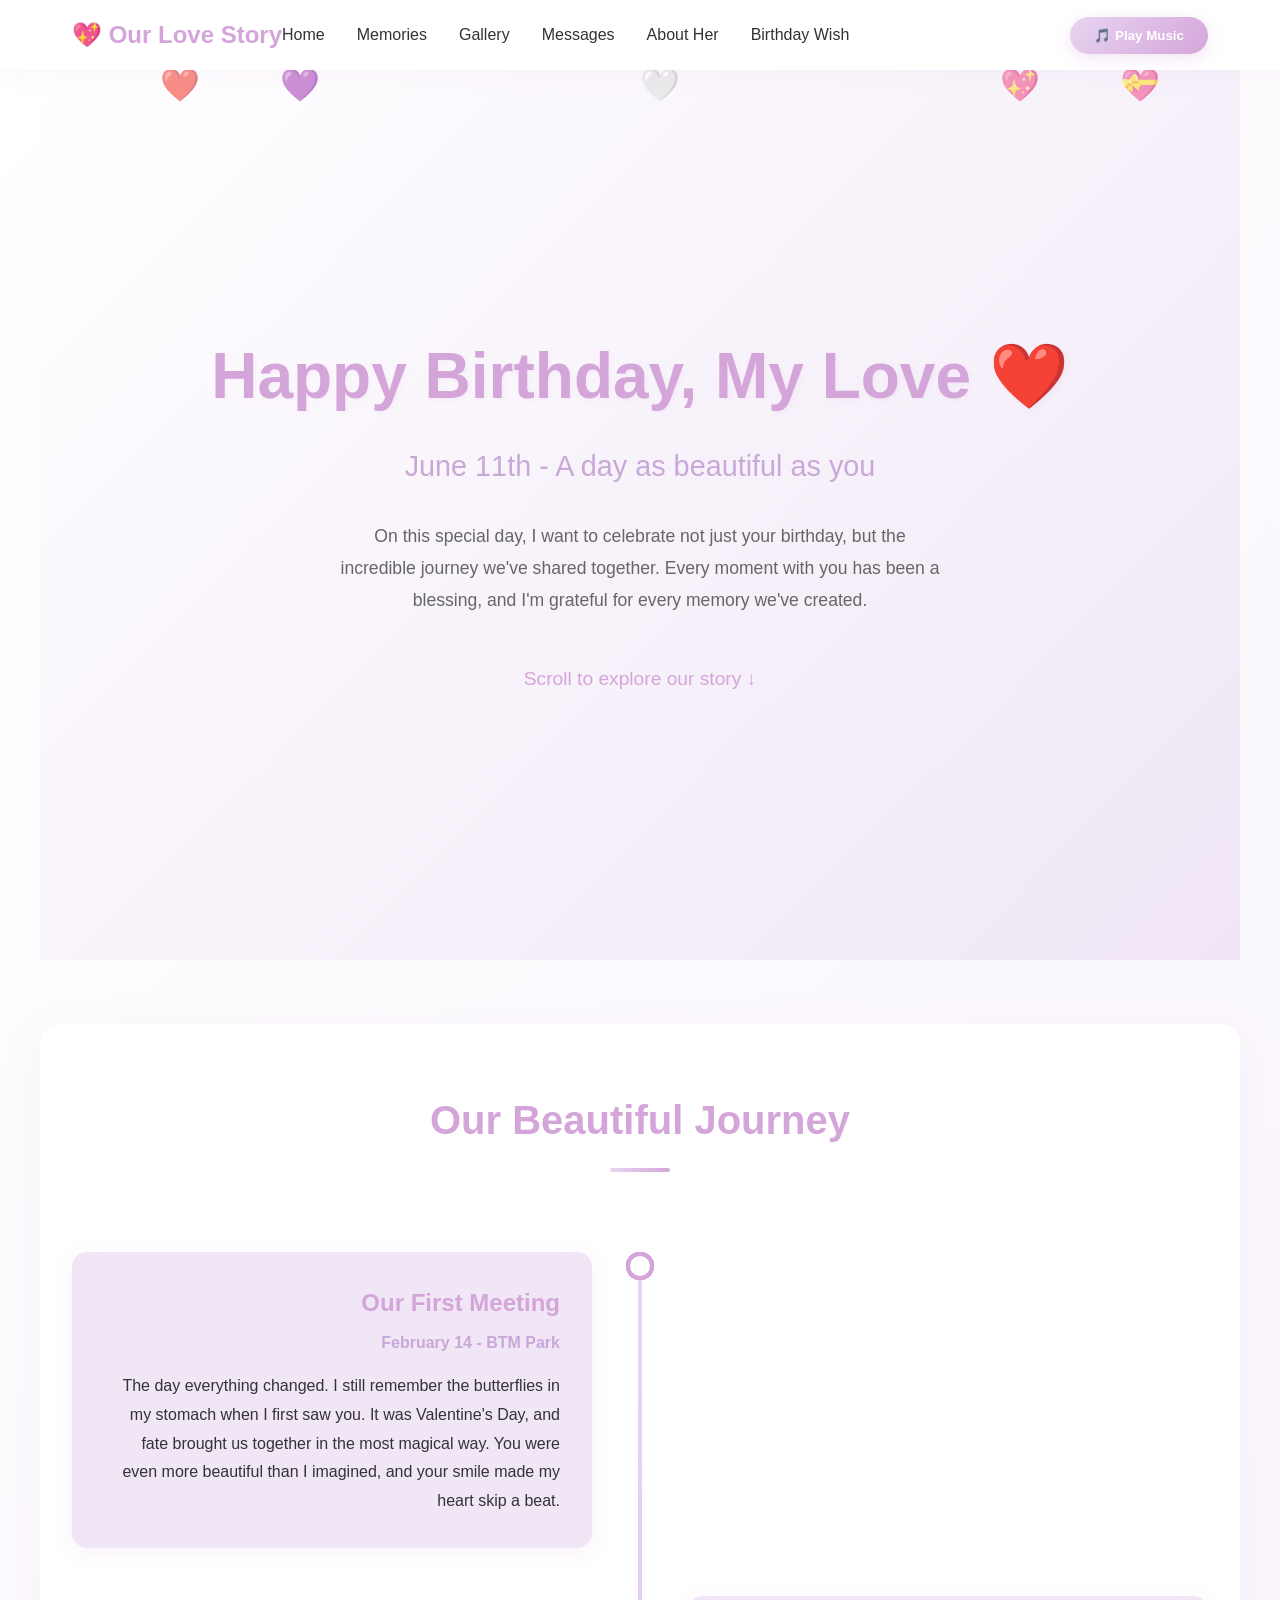
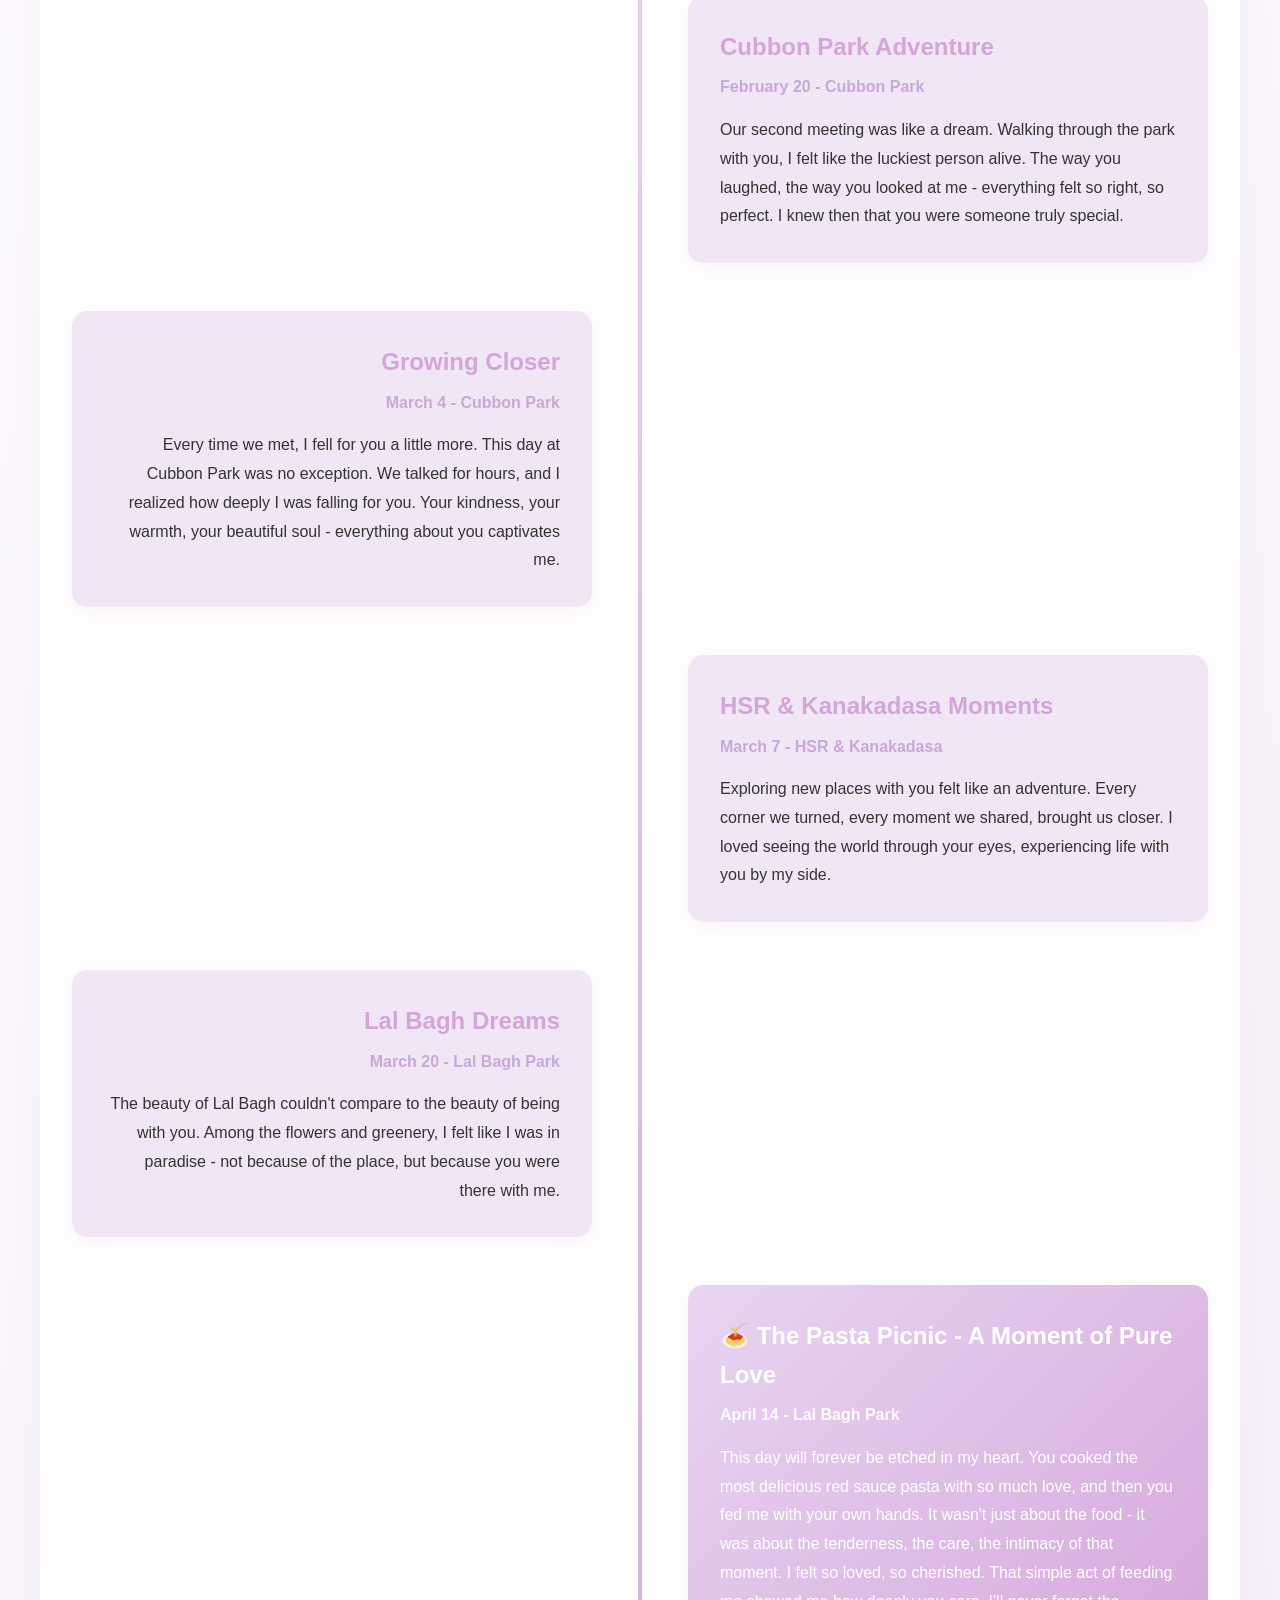
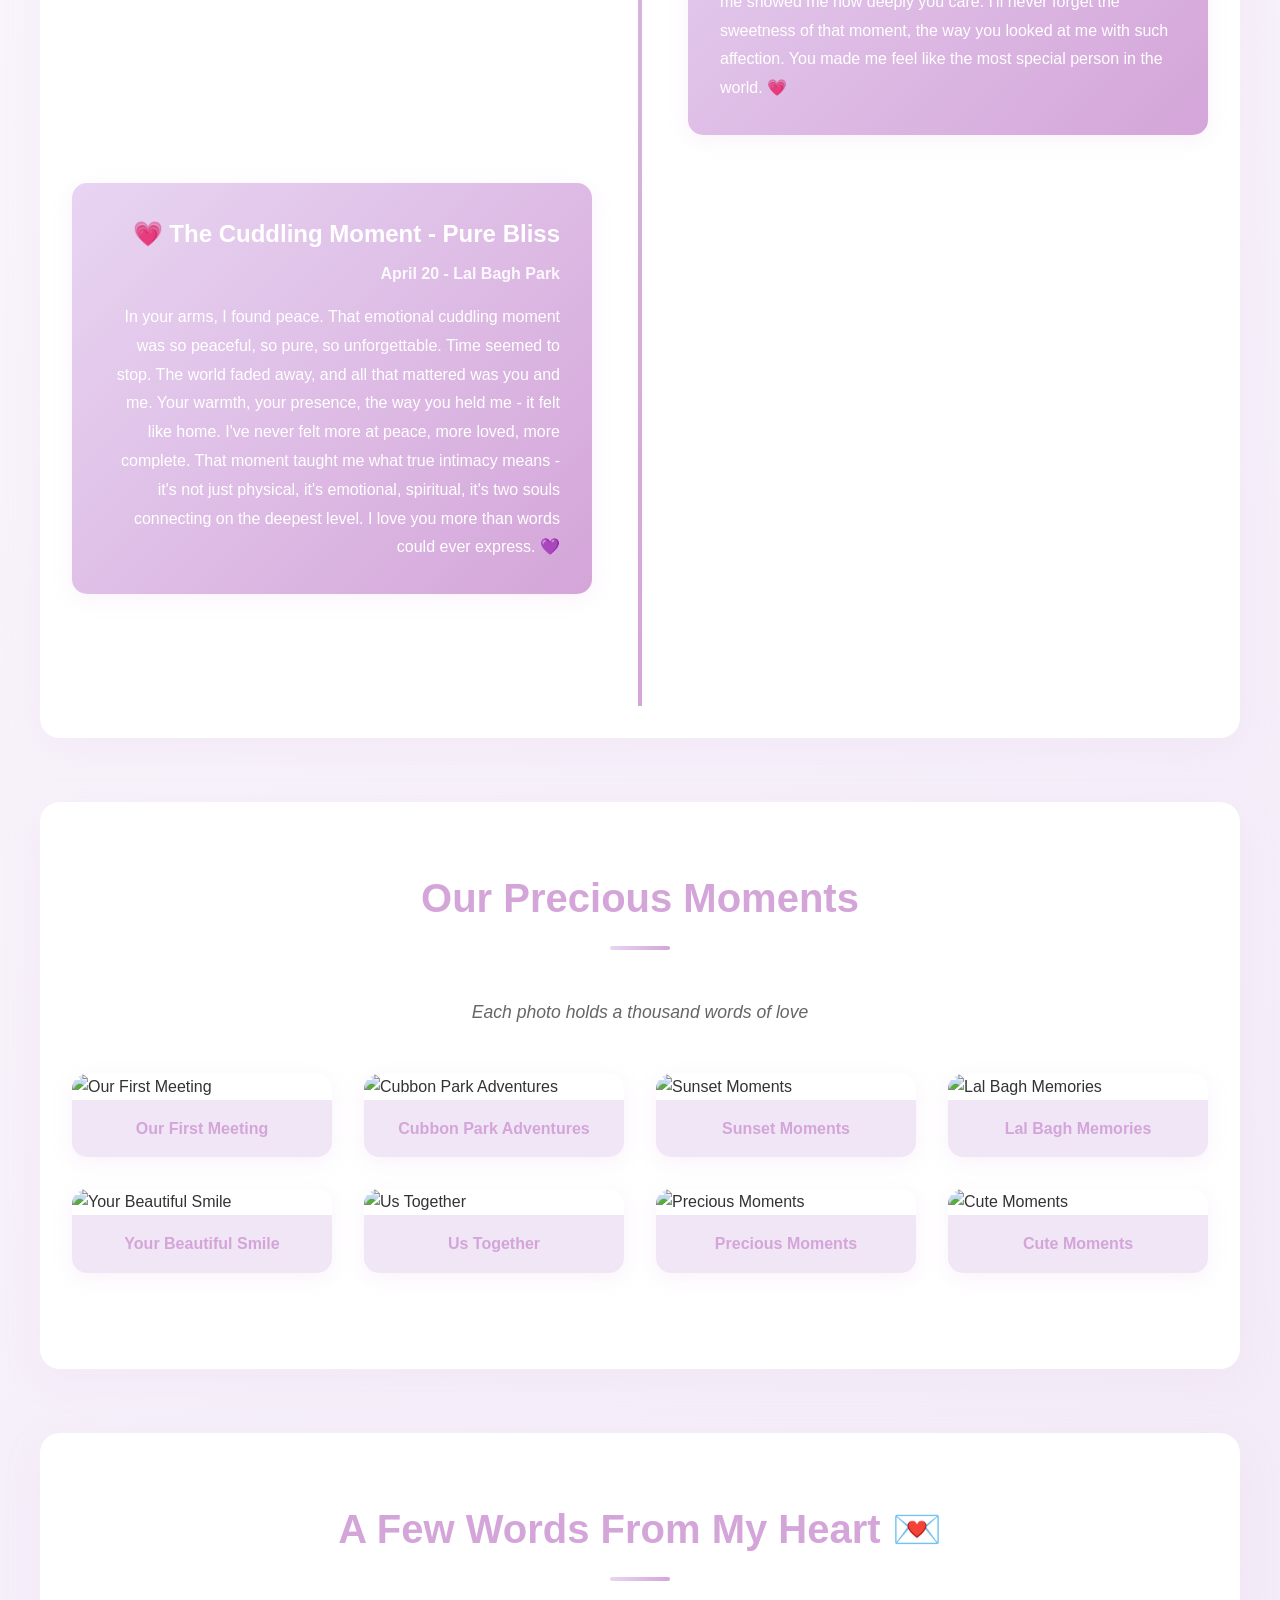
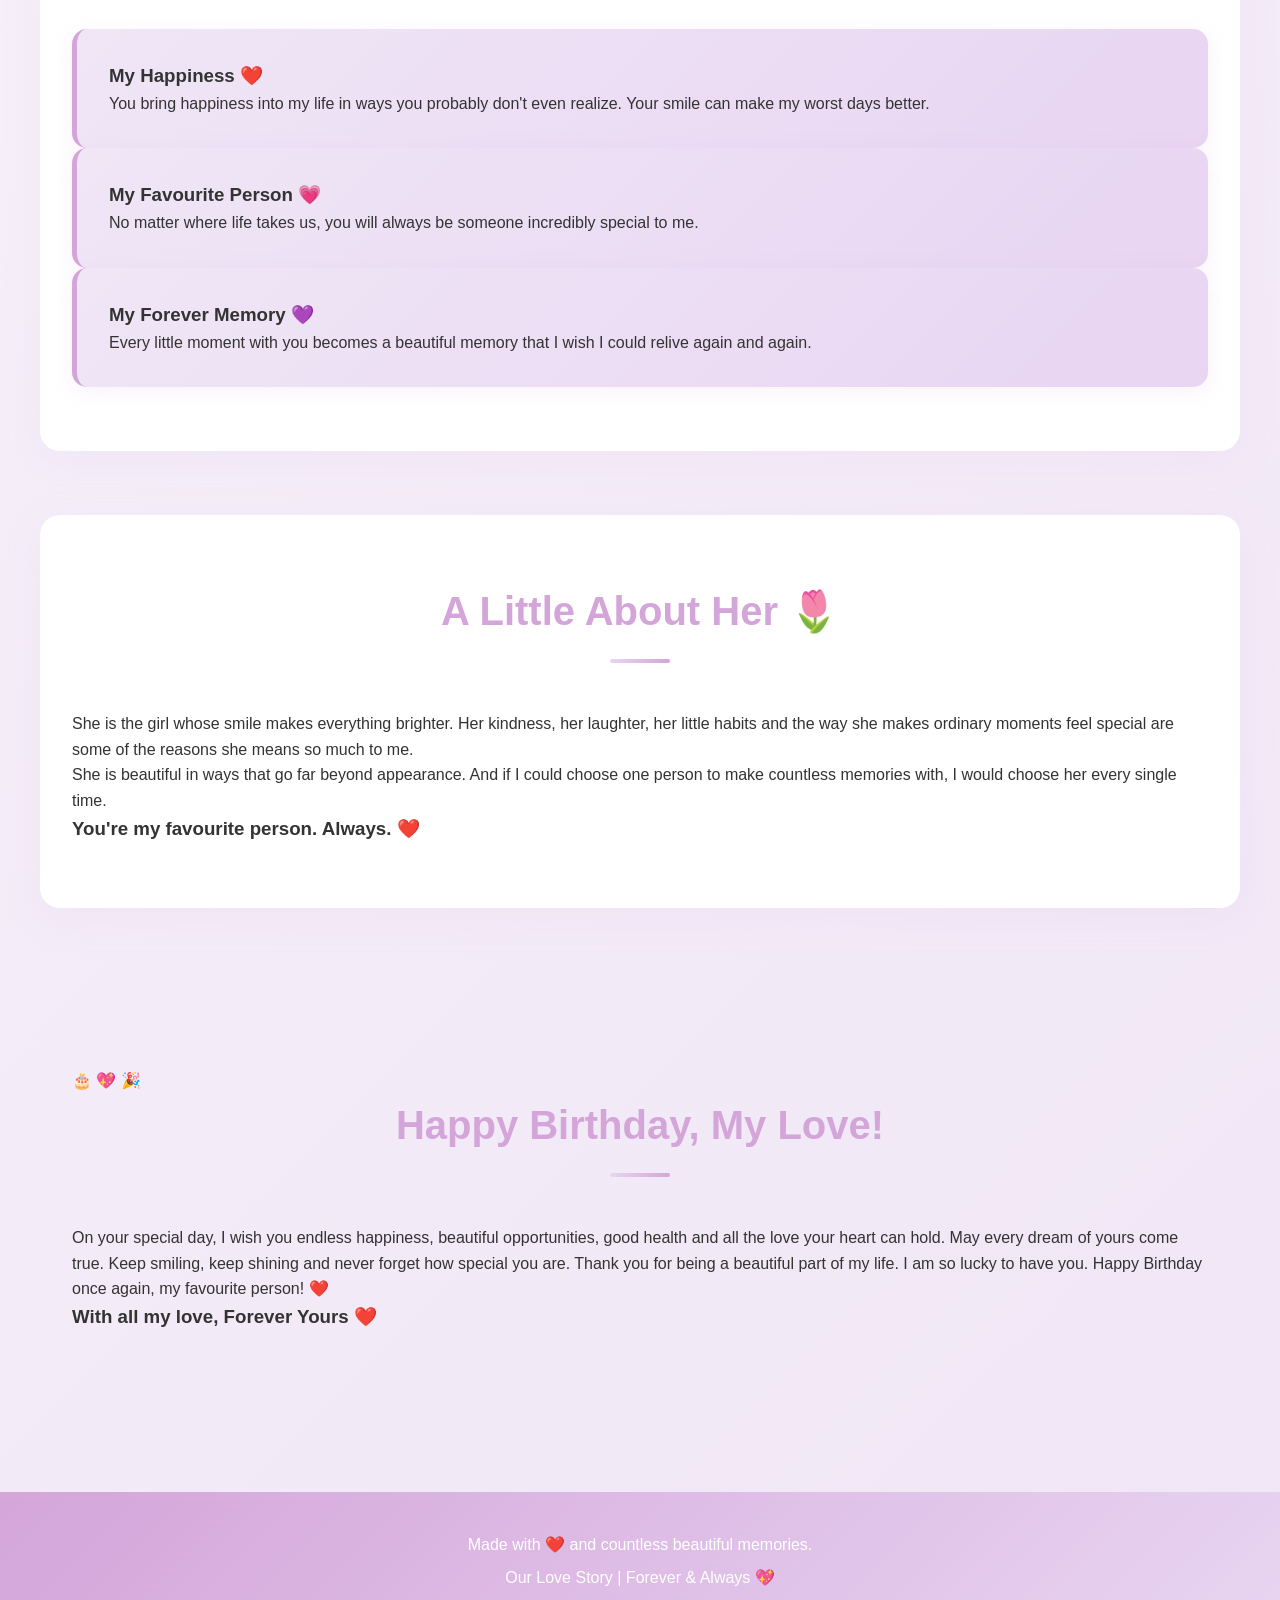
==== commit 0edc9b3d: "Update index.html" ====
--- a/index.html
+++ b/index.html
@@ -3,14 +3,21 @@
 <head>
     <meta charset="UTF-8">
     <meta name="viewport" content="width=device-width, initial-scale=1.0">
+    <meta name="theme-color" content="#ffe4ec">
+
     <title>Happy Birthday, My Love ❤️</title>
+
     <link rel="stylesheet" href="style.css">
 </head>
+
 <body>
+
     <!-- Navigation -->
     <nav class="navbar">
         <div class="nav-container">
+
             <div class="logo">💖 Our Love Story</div>
+
             <ul class="nav-menu">
                 <li><a href="#welcome" class="nav-link">Home</a></li>
                 <li><a href="#timeline" class="nav-link">Memories</a></li>
@@ -19,20 +26,29 @@
                 <li><a href="#about" class="nav-link">About Her</a></li>
                 <li><a href="#birthday" class="nav-link">Birthday Wish</a></li>
             </ul>
+
             <div class="music-toggle">
-                <button id="musicBtn" class="music-btn">🎵 Music</button>
-            </div>
+                <button id="musicBtn" class="music-btn" type="button">
+                    🎵 Play Music
+                </button>
+            </div>
+
         </div>
     </nav>
 
+
     <!-- Background Music -->
-    <audio id="bgMusic" loop>
+    <audio id="bgMusic" loop preload="none">
         <source src="music/laila.mpeg" type="audio/mpeg">
+        Your browser does not support audio.
     </audio>
+
 
     <!-- Welcome Section -->
     <section id="welcome" class="welcome">
+
         <div class="welcome-content">
+
             <div class="floating-hearts">
                 <span class="heart">❤️</span>
                 <span class="heart">💜</span>
@@ -40,763 +56,407 @@
                 <span class="heart">💖</span>
                 <span class="heart">💝</span>
             </div>
-            <h1 class="welcome-title">Happy Birthday, My Love ❤️</h1>
-            <p class="welcome-subtitle">June 11th - A day as beautiful as you</p>
+
+            <h1 class="welcome-title">
+                Happy Birthday, My Love ❤️
+            </h1>
+
+            <p class="welcome-subtitle">
+                June 11th - A day as beautiful as you
+            </p>
+
             <p class="welcome-text">
-                On this special day, I want to celebrate not just your birthday, but the incredible journey we've shared together. 
-                Every moment with you has been a blessing, and I'm grateful for every memory we've created.
+                On this special day, I want to celebrate not just your
+                birthday, but the incredible journey we've shared together.
+                Every moment with you has been a blessing, and I'm grateful
+                for every memory we've created.
             </p>
+
             <div class="scroll-indicator">
                 <span>Scroll to explore our story ↓</span>
             </div>
-        </div>
-    </section>
+
+        </div>
+    </section>
+
 
     <!-- Timeline Section -->
     <section id="timeline" class="timeline">
+
         <h2 class="section-title">Our Beautiful Journey</h2>
+
         <div class="timeline-container">
+
             <!-- Memory 1 -->
             <div class="timeline-item left">
                 <div class="timeline-content">
+
                     <h3>Our First Meeting</h3>
+
                     <p class="date">February 14 - BTM Park</p>
-                    <p class="description">
-                        The day everything changed. I still remember the butterflies in my stomach when I first saw you. 
-                        It was Valentine's Day, and fate brought us together in the most magical way. You were even more beautiful 
+
+                    <p class="description">
+                        The day everything changed. I still remember the
+                        butterflies in my stomach when I first saw you.
+                        It was Valentine's Day, and fate brought us together
+                        in the most magical way. You were even more beautiful
                         than I imagined, and your smile made my heart skip a beat.
                     </p>
-                </div>
-            </div>
+
+                </div>
+            </div>
+
 
             <!-- Memory 2 -->
             <div class="timeline-item right">
                 <div class="timeline-content">
+
                     <h3>Cubbon Park Adventure</h3>
+
                     <p class="date">February 20 - Cubbon Park</p>
-                    <p class="description">
-                        Our second meeting was like a dream. Walking through the park with you, I felt like the luckiest person alive. 
-                        The way you laughed, the way you looked at me - everything felt so right, so perfect. 
+
+                    <p class="description">
+                        Our second meeting was like a dream. Walking through
+                        the park with you, I felt like the luckiest person alive.
+                        The way you laughed, the way you looked at me -
+                        everything felt so right, so perfect.
                         I knew then that you were someone truly special.
                     </p>
-                </div>
-            </div>
+
+                </div>
+            </div>
+
 
             <!-- Memory 3 -->
             <div class="timeline-item left">
                 <div class="timeline-content">
+
                     <h3>Growing Closer</h3>
+
                     <p class="date">March 4 - Cubbon Park</p>
-                    <p class="description">
-                        Every time we met, I fell for you a little more. This day at Cubbon Park was no exception. 
-                        We talked for hours, and I realized how deeply I was falling for you. Your kindness, your warmth, 
+
+                    <p class="description">
+                        Every time we met, I fell for you a little more.
+                        This day at Cubbon Park was no exception.
+                        We talked for hours, and I realized how deeply
+                        I was falling for you. Your kindness, your warmth,
                         your beautiful soul - everything about you captivates me.
                     </p>
-                </div>
-            </div>
+
+                </div>
+            </div>
+
 
             <!-- Memory 4 -->
             <div class="timeline-item right">
                 <div class="timeline-content">
+
                     <h3>HSR & Kanakadasa Moments</h3>
+
                     <p class="date">March 7 - HSR & Kanakadasa</p>
-                    <p class="description">
-                        Exploring new places with you felt like an adventure. Every corner we turned, every moment we shared, 
-                        brought us closer. I loved seeing the world through your eyes, experiencing life with you by my side.
-                    </p>
-                </div>
-            </div>
+
+                    <p class="description">
+                        Exploring new places with you felt like an adventure.
+                        Every corner we turned, every moment we shared,
+                        brought us closer. I loved seeing the world through
+                        your eyes, experiencing life with you by my side.
+                    </p>
+
+                </div>
+            </div>
+
 
             <!-- Memory 5 -->
             <div class="timeline-item left">
                 <div class="timeline-content">
+
                     <h3>Lal Bagh Dreams</h3>
+
                     <p class="date">March 20 - Lal Bagh Park</p>
-                    <p class="description">
-                        The beauty of Lal Bagh couldn't compare to the beauty of being with you. 
-                        Among the flowers and greenery, I felt like I was in paradise - not because of the place, 
+
+                    <p class="description">
+                        The beauty of Lal Bagh couldn't compare to the beauty
+                        of being with you. Among the flowers and greenery,
+                        I felt like I was in paradise - not because of the place,
                         but because you were there with me.
                     </p>
-                </div>
-            </div>
-
-            <!-- Memory 6 - Special -->
+
+                </div>
+            </div>
+
+
+            <!-- Memory 6 -->
             <div class="timeline-item right special">
                 <div class="timeline-content">
+
                     <h3>🍝 The Pasta Picnic - A Moment of Pure Love</h3>
+
                     <p class="date">April 14 - Lal Bagh Park</p>
-                    <p class="description">
-                        This day will forever be etched in my heart. You cooked the most delicious red sauce pasta with so much love, 
-                        and then you fed me with your own hands. It wasn't just about the food - it was about the tenderness, 
-                        the care, the intimacy of that moment. I felt so loved, so cherished. That simple act of feeding me 
-                        showed me how deeply you care. I'll never forget the sweetness of that moment, the way you looked at me 
-                        with such affection. You made me feel like the most special person in the world. 💗
-                    </p>
-                </div>
-            </div>
-
-            <!-- Memory 7 - Special -->
+
+                    <p class="description">
+                        This day will forever be etched in my heart.
+                        You cooked the most delicious red sauce pasta with so
+                        much love, and then you fed me with your own hands.
+                        It wasn't just about the food - it was about the
+                        tenderness, the care, the intimacy of that moment.
+
+                        I felt so loved, so cherished. That simple act of
+                        feeding me showed me how deeply you care.
+                        I'll never forget the sweetness of that moment,
+                        the way you looked at me with such affection.
+                        You made me feel like the most special person
+                        in the world. 💗
+                    </p>
+
+                </div>
+            </div>
+
+
+            <!-- Memory 7 -->
             <div class="timeline-item left special">
                 <div class="timeline-content">
+
                     <h3>💗 The Cuddling Moment - Pure Bliss</h3>
+
                     <p class="date">April 20 - Lal Bagh Park</p>
-                    <p class="description">
-                        In your arms, I found peace. That emotional cuddling moment was so peaceful, so pure, so unforgettable. 
-                        Time seemed to stop. The world faded away, and all that mattered was you and me. Your warmth, your presence, 
-                        the way you held me - it felt like home. I've never felt more at peace, more loved, more complete. 
-                        That moment taught me what true intimacy means - it's not just physical, it's emotional, spiritual, 
-                        it's two souls connecting on the deepest level. I love you more than words could ever express. 💜
-                    </p>
-                </div>
-            </div>
-        </div>
-    </section>
+
+                    <p class="description">
+                        In your arms, I found peace. That emotional cuddling
+                        moment was so peaceful, so pure, so unforgettable.
+
+                        Time seemed to stop. The world faded away, and all
+                        that mattered was you and me. Your warmth, your presence,
+                        the way you held me - it felt like home.
+
+                        I've never felt more at peace, more loved, more complete.
+                        That moment taught me what true intimacy means -
+                        it's not just physical, it's emotional, spiritual,
+                        it's two souls connecting on the deepest level.
+
+                        I love you more than words could ever express. 💜
+                    </p>
+
+                </div>
+            </div>
+
+        </div>
+    </section>
+
 
     <!-- Photo Gallery -->
     <section id="gallery" class="gallery">
+
         <h2 class="section-title">Our Precious Moments</h2>
-        <p class="gallery-subtitle">Each photo holds a thousand words of love</p>
+
+        <p class="gallery-subtitle">
+            Each photo holds a thousand words of love
+        </p>
+
         <div class="gallery-grid">
-            <div class="gallery-item">
-                <img src="https://raw.githubusercontent.com/rajveer99-rgv/birthday-website/master/images/smile1.jpeg" alt="Our First Meeting" style="width: 100%; height: 100%; object-fit: cover;">
+
+            <div class="gallery-item">
+                <img
+                    src="https://raw.githubusercontent.com/rajveer99-rgv/birthday-website/master/images/smile1.jpeg"
+                    alt="Our First Meeting"
+                    loading="lazy">
                 <p class="gallery-caption">Our First Meeting</p>
             </div>
-            <div class="gallery-item">
-                <img src="https://raw.githubusercontent.com/rajveer99-rgv/birthday-website/master/images/Snapchat-1618791039.jpg" alt="Cubbon Park Adventures" style="width: 100%; height: 100%; object-fit: cover;">
+
+            <div class="gallery-item">
+                <img
+                    src="https://raw.githubusercontent.com/rajveer99-rgv/birthday-website/master/images/Snapchat-1618791039.jpg"
+                    alt="Cubbon Park Adventures"
+                    loading="lazy">
                 <p class="gallery-caption">Cubbon Park Adventures</p>
             </div>
-            <div class="gallery-item">
-                <img src="https://raw.githubusercontent.com/rajveer99-rgv/birthday-website/master/images/Snapchat-1780260680.jpg" alt="Sunset Moments" style="width: 100%; height: 100%; object-fit: cover;">
+
+            <div class="gallery-item">
+                <img
+                    src="https://raw.githubusercontent.com/rajveer99-rgv/birthday-website/master/images/Snapchat-1780260680.jpg"
+                    alt="Sunset Moments"
+                    loading="lazy">
                 <p class="gallery-caption">Sunset Moments</p>
             </div>
-            <div class="gallery-item">
-                <img src="https://raw.githubusercontent.com/rajveer99-rgv/birthday-website/master/images/bubu1.jpeg" alt="Lal Bagh Memories" style="width: 100%; height: 100%; object-fit: cover;">
+
+            <div class="gallery-item">
+                <img
+                    src="https://raw.githubusercontent.com/rajveer99-rgv/birthday-website/master/images/bubu1.jpeg"
+                    alt="Lal Bagh Memories"
+                    loading="lazy">
                 <p class="gallery-caption">Lal Bagh Memories</p>
             </div>
-            <div class="gallery-item">
-                <img src="https://raw.githubusercontent.com/rajveer99-rgv/birthday-website/master/images/funny.jpeg" alt="Your Beautiful Smile" style="width: 100%; height: 100%; object-fit: cover;">
+
+            <div class="gallery-item">
+                <img
+                    src="https://raw.githubusercontent.com/rajveer99-rgv/birthday-website/master/images/funny.jpeg"
+                    alt="Your Beautiful Smile"
+                    loading="lazy">
                 <p class="gallery-caption">Your Beautiful Smile</p>
             </div>
-            <div class="gallery-item">
-                <img src="https://raw.githubusercontent.com/rajveer99-rgv/birthday-website/master/images/kiss.jpeg" alt="Us Together" style="width: 100%; height: 100%; object-fit: cover;">
+
+            <div class="gallery-item">
+                <img
+                    src="https://raw.githubusercontent.com/rajveer99-rgv/birthday-website/master/images/kiss.jpeg"
+                    alt="Us Together"
+                    loading="lazy">
                 <p class="gallery-caption">Us Together</p>
             </div>
-            <div class="gallery-item">
-                <img src="https://raw.githubusercontent.com/rajveer99-rgv/birthday-website/master/images/uss3.jpeg" alt="Precious Moments" style="width: 100%; height: 100%; object-fit: cover;">
+
+            <div class="gallery-item">
+                <img
+                    src="https://raw.githubusercontent.com/rajveer99-rgv/birthday-website/master/images/uss3.jpeg"
+                    alt="Precious Moments"
+                    loading="lazy">
                 <p class="gallery-caption">Precious Moments</p>
             </div>
-            <div class="gallery-item">
-                <img src="https://raw.githubusercontent.com/rajveer99-rgv/birthday-website/master/images/her.jpeg" alt="Our Moments" style="width: 100%; height: 100%; object-fit: cover;">
+
+            <div class="gallery-item">
+                <img
+                    src="https://raw.githubusercontent.com/rajveer99-rgv/birthday-website/master/images/her.jpeg"
+                    alt="Cute Moments"
+                    loading="lazy">
                 <p class="gallery-caption">Cute Moments</p>
             </div>
-            <!DOCTYPE html>
-<html lang="en">
-<head>
-    <meta charset="UTF-8">
-    <meta name="viewport" content="width=device-width, initial-scale=1.0">
-    <title>Happy Birthday, My Love ❤️</title>
-    <link rel="stylesheet" href="style.css">
-</head>
-<body>
-    <!-- Navigation -->
-    <nav class="navbar">
-        <div class="nav-container">
-            <div class="logo">💖 Our Love Story</div>
-            <ul class="nav-menu">
-                <li><a href="#welcome" class="nav-link">Home</a></li>
-                <li><a href="#timeline" class="nav-link">Memories</a></li>
-                <li><a href="#gallery" class="nav-link">Gallery</a></li>
-                <li><a href="#messages" class="nav-link">Messages</a></li>
-                <li><a href="#about" class="nav-link">About Her</a></li>
-                <li><a href="#birthday" class="nav-link">Birthday Wish</a></li>
-            </ul>
-            <div class="music-toggle">
-                <button id="musicBtn" class="music-btn">🎵 Music</button>
-            </div>
-        </div>
-    </nav>
-
-    <!-- Background Music -->
-    <audio id="bgMusic" loop>
-        <source src="music/laila.mpeg" type="audio/mpeg">
-    </audio>
-
-    <!-- Welcome Section -->
-    <section id="welcome" class="welcome">
-        <div class="welcome-content">
-            <div class="floating-hearts">
-                <span class="heart">❤️</span>
-                <span class="heart">💜</span>
-                <span class="heart">🤍</span>
-                <span class="heart">💖</span>
-                <span class="heart">💝</span>
-            </div>
-            <h1 class="welcome-title">Happy Birthday, My Love ❤️</h1>
-            <p class="welcome-subtitle">June 11th - A day as beautiful as you</p>
-            <p class="welcome-text">
-                On this special day, I want to celebrate not just your birthday, but the incredible journey we've shared together. 
-                Every moment with you has been a blessing, and I'm grateful for every memory we've created.
-            </p>
-            <div class="scroll-indicator">
-                <span>Scroll to explore our story ↓</span>
-            </div>
-        </div>
-    </section>
-
-    <!-- Timeline Section -->
-    <section id="timeline" class="timeline">
-        <h2 class="section-title">Our Beautiful Journey</h2>
-        <div class="timeline-container">
-            <!-- Memory 1 -->
-            <div class="timeline-item left">
-                <div class="timeline-content">
-                    <h3>Our First Meeting</h3>
-                    <p class="date">February 14 - BTM Park</p>
-                    <p class="description">
-                        The day everything changed. I still remember the butterflies in my stomach when I first saw you. 
-                        It was Valentine's Day, and fate brought us together in the most magical way. You were even more beautiful 
-                        than I imagined, and your smile made my heart skip a beat.
-                    </p>
-                </div>
-            </div>
-
-            <!-- Memory 2 -->
-            <div class="timeline-item right">
-                <div class="timeline-content">
-                    <h3>Cubbon Park Adventure</h3>
-                    <p class="date">February 20 - Cubbon Park</p>
-                    <p class="description">
-                        Our second meeting was like a dream. Walking through the park with you, I felt like the luckiest person alive. 
-                        The way you laughed, the way you looked at me - everything felt so right, so perfect. 
-                        I knew then that you were someone truly special.
-                    </p>
-                </div>
-            </div>
-
-            <!-- Memory 3 -->
-            <div class="timeline-item left">
-                <div class="timeline-content">
-                    <h3>Growing Closer</h3>
-                    <p class="date">March 4 - Cubbon Park</p>
-                    <p class="description">
-                        Every time we met, I fell for you a little more. This day at Cubbon Park was no exception. 
-                        We talked for hours, and I realized how deeply I was falling for you. Your kindness, your warmth, 
-                        your beautiful soul - everything about you captivates me.
-                    </p>
-                </div>
-            </div>
-
-            <!-- Memory 4 -->
-            <div class="timeline-item right">
-                <div class="timeline-content">
-                    <h3>HSR & Kanakadasa Moments</h3>
-                    <p class="date">March 7 - HSR & Kanakadasa</p>
-                    <p class="description">
-                        Exploring new places with you felt like an adventure. Every corner we turned, every moment we shared, 
-                        brought us closer. I loved seeing the world through your eyes, experiencing life with you by my side.
-                    </p>
-                </div>
-            </div>
-
-            <!-- Memory 5 -->
-            <div class="timeline-item left">
-                <div class="timeline-content">
-                    <h3>Lal Bagh Dreams</h3>
-                    <p class="date">March 20 - Lal Bagh Park</p>
-                    <p class="description">
-                        The beauty of Lal Bagh couldn't compare to the beauty of being with you. 
-                        Among the flowers and greenery, I felt like I was in paradise - not because of the place, 
-                        but because you were there with me.
-                    </p>
-                </div>
-            </div>
-
-            <!-- Memory 6 - Special -->
-            <div class="timeline-item right special">
-                <div class="timeline-content">
-                    <h3>🍝 The Pasta Picnic - A Moment of Pure Love</h3>
-                    <p class="date">April 14 - Lal Bagh Park</p>
-                    <p class="description">
-                        This day will forever be etched in my heart. You cooked the most delicious red sauce pasta with so much love, 
-                        and then you fed me with your own hands. It wasn't just about the food - it was about the tenderness, 
-                        the care, the intimacy of that moment. I felt so loved, so cherished. That simple act of feeding me 
-                        showed me how deeply you care. I'll never forget the sweetness of that moment, the way you looked at me 
-                        with such affection. You made me feel like the most special person in the world. 💗
-                    </p>
-                </div>
-            </div>
-
-            <!-- Memory 7 - Special -->
-            <div class="timeline-item left special">
-                <div class="timeline-content">
-                    <h3>💗 The Cuddling Moment - Pure Bliss</h3>
-                    <p class="date">April 20 - Lal Bagh Park</p>
-                    <p class="description">
-                        In your arms, I found peace. That emotional cuddling moment was so peaceful, so pure, so unforgettable. 
-                        Time seemed to stop. The world faded away, and all that mattered was you and me. Your warmth, your presence, 
-                        the way you held me - it felt like home. I've never felt more at peace, more loved, more complete. 
-                        That moment taught me what true intimacy means - it's not just physical, it's emotional, spiritual, 
-                        it's two souls connecting on the deepest level. I love you more than words could ever express. 💜
-                    </p>
-                </div>
-            </div>
-        </div>
-    </section>
-
-    <!-- Photo Gallery -->
-    <section id="gallery" class="gallery">
-        <h2 class="section-title">Our Precious Moments</h2>
-        <p class="gallery-subtitle">Each photo holds a thousand words of love</p>
-        <div class="gallery-grid">
-            <div class="gallery-item">
-                <img src="https://raw.githubusercontent.com/rajveer99-rgv/birthday-website/master/images/smile1.jpeg" alt="Our First Meeting" style="width: 100%; height: 100%; object-fit: cover;">
-                <p class="gallery-caption">Our First Meeting</p>
-            </div>
-            <div class="gallery-item">
-                <img src="https://raw.githubusercontent.com/rajveer99-rgv/birthday-website/master/images/Snapchat-1618791039.jpg" alt="Cubbon Park Adventures" style="width: 100%; height: 100%; object-fit: cover;">
-                <p class="gallery-caption">Cubbon Park Adventures</p>
-            </div>
-            <div class="gallery-item">
-                <img src="https://raw.githubusercontent.com/rajveer99-rgv/birthday-website/master/images/Snapchat-1780260680.jpg" alt="Sunset Moments" style="width: 100%; height: 100%; object-fit: cover;">
-                <p class="gallery-caption">Sunset Moments</p>
-            </div>
-            <div class="gallery-item">
-                <img src="https://raw.githubusercontent.com/rajveer99-rgv/birthday-website/master/images/bubu1.jpeg" alt="Lal Bagh Memories" style="width: 100%; height: 100%; object-fit: cover;">
-                <p class="gallery-caption">Lal Bagh Memories</p>
-            </div>
-            <div class="gallery-item">
-                <img src="https://raw.githubusercontent.com/rajveer99-rgv/birthday-website/master/images/funny.jpeg" alt="Your Beautiful Smile" style="width: 100%; height: 100%; object-fit: cover;">
-                <p class="gallery-caption">Your Beautiful Smile</p>
-            </div>
-            <div class="gallery-item">
-                <img src="https://raw.githubusercontent.com/rajveer99-rgv/birthday-website/master/images/kiss.jpeg" alt="Us Together" style="width: 100%; height: 100%; object-fit: cover;">
-                <p class="gallery-caption">Us Together</p>
-            </div>
-            <div class="gallery-item">
-                <img src="https://raw.githubusercontent.com/rajveer99-rgv/birthday-website/master/images/uss3.jpeg" alt="Precious Moments" style="width: 100%; height: 100%; object-fit: cover;">
-                <p class="gallery-caption">Precious Moments</p>
-            </div> 
-        </div>
-        <p class="gallery-note">💡 Tip: Replace the 📸 placeholders with your actual photos by adding image URLs or uploading them to the images folder</p>
-    </section>
-
-    <!-- Love Messages Section -->
+
+        </div>
+    </section>
+
+
+    <!-- Messages Section -->
     <section id="messages" class="messages">
-        <h2 class="section-title">Messages From My Heart</h2>
-        <div class="messages-grid">
+
+        <h2 class="section-title">A Few Words From My Heart 💌</h2>
+
+        <div class="message-container">
+
             <div class="message-card">
-                <p class="message-text">
-                    "You are my favorite notification, my favorite text, my favorite person. 
-                    Every day with you feels like a gift I never knew I needed."
+                <h3>My Happiness ❤️</h3>
+                <p>
+                    You bring happiness into my life in ways you probably
+                    don't even realize. Your smile can make my worst days better.
                 </p>
-                <p class="message-label">💕 Cute & Sweet</p>
-            </div>
+            </div>
+
             <div class="message-card">
-                <p class="message-text">
-                    "In a world of chaos, you are my calm. In a world of darkness, you are my light. 
-                    You are my reason to smile, my reason to believe in love."
+                <h3>My Favourite Person 💗</h3>
+                <p>
+                    No matter where life takes us, you will always be
+                    someone incredibly special to me.
                 </p>
-                <p class="message-label">💜 Deep & Emotional</p>
-            </div>
+            </div>
+
             <div class="message-card">
-                <p class="message-text">
-                    "I promise to love you on your best days and hold you on your worst. 
-                    I promise to be your biggest cheerleader and your safe harbor. Forever, it's you and me."
+                <h3>My Forever Memory 💜</h3>
+                <p>
+                    Every little moment with you becomes a beautiful memory
+                    that I wish I could relive again and again.
                 </p>
-                <p class="message-label">🤍 Promise & Future</p>
-            </div>
-            <div class="message-card">
-                <p class="message-text">
-                    "You make me want to be a better person. Not because I'm not good enough, 
-                    but because you inspire me to be the best version of myself for you and for us."
-                </p>
-                <p class="message-label">💖 Love & Growth</p>
-            </div>
-            <div class="message-card">
-                <p class="message-text">
-                    "My heart knew you before my mind caught up. It's like you were always meant to be mine, 
-                    and I was always meant to be yours. We were written in the stars."
-                </p>
-                <p class="message-label">✨ Soulmate</p>
-            </div>
-            <div class="message-card">
-                <p class="message-text">
-                    "Thank you for being you. For your kindness, your laughter, your beautiful soul. 
-                    You've changed my life in ways I never thought possible. I love you endlessly."
-                </p>
-                <p class="message-label">🙏 Gratitude</p>
-            </div>
-        </div>
-    </section>
+            </div>
+
+        </div>
+    </section>
+
 
     <!-- About Her Section -->
     <section id="about" class="about">
-        <h2 class="section-title">About Her - My Favorite Person</h2>
-        <div class="favorites-grid">
-            <div class="favorite-item">
-                <div class="favorite-icon">🍛</div>
-                <h3>Favorite Food</h3>
-                <p>Biryani</p>
-                <p class="favorite-note">The way you enjoy biryani makes me fall for you all over again</p>
-            </div>
-            <div class="favorite-item">
-                <div class="favorite-icon">🤍💜</div>
-                <h3>Favorite Colors</h3>
-                <p>White & Lavender</p>
-                <p class="favorite-note">Just like these colors, you bring peace and elegance to my life</p>
-            </div>
-            <div class="favorite-item">
-                <div class="favorite-icon">🌷</div>
-                <h3>Favorite Flower</h3>
-                <p>Tulip</p>
-                <p class="favorite-note">As graceful and beautiful as you are</p>
-            </div>
-            <div class="favorite-item">
-                <div class="favorite-icon">🦢</div>
-                <h3>Favorite Bird</h3>
-                <p>Swan</p>
-                <p class="favorite-note">Elegant, graceful, and absolutely stunning - just like you</p>
-            </div>
-        </div>
-    </section>
-
-    <!-- Special Moments Highlight -->
-    <section id="special" class="special-moments">
-        <h2 class="section-title">Moments That Changed Everything</h2>
-        <div class="moments-container">
-            <div class="moment-card">
-                <h3>🍝 The Pasta Picnic</h3>
-                <p>
-                    There are moments in life that define everything that comes after. The pasta picnic is one of those moments for me.
-                </p>
-                <p>
-                    You had prepared red sauce pasta with such care and love. But what made it truly magical wasn't the food itself - 
-                    it was the way you fed me with your own hands. In that simple gesture, I saw the depth of your love, 
-                    the tenderness of your heart, and the beauty of your soul.
-                </p>
-                <p>
-                    That moment showed me that love isn't always about grand gestures. Sometimes, it's about the quiet intimacy, 
-                    the gentle care, the way you make someone feel cherished. You made me feel like the most important person in the world. 
-                    I'll carry that memory in my heart forever. 💗
-                </p>
-            </div>
-            <div class="moment-card">
-                <h3>💗 The Cuddling Moment</h3>
-                <p>
-                    In your arms, I found something I didn't know I was searching for - peace.
-                </p>
-                <p>
-                    That emotional cuddling moment at Lal Bagh was transcendent. Time stopped. The world faded away. 
-                    It was just you and me, two souls connecting on the deepest level. Your warmth, your presence, 
-                    the way you held me - it felt like coming home after a long journey.
-                </p>
-                <p>
-                    I've never felt more at peace, more loved, more complete. That moment taught me what true intimacy means. 
-                    It's not just about physical closeness - it's about emotional vulnerability, spiritual connection, 
-                    and the profound comfort of being truly known and accepted by another soul.
-                </p>
-                <p>
-                    Thank you for those moments. Thank you for being my safe harbor. 💜
-                </p>
-            </div>
-        </div>
-    </section>
+
+        <h2 class="section-title">A Little About Her 🌷</h2>
+
+        <div class="about-content">
+
+            <p>
+                She is the girl whose smile makes everything brighter.
+                Her kindness, her laughter, her little habits and the way
+                she makes ordinary moments feel special are some of the
+                reasons she means so much to me.
+            </p>
+
+            <p>
+                She is beautiful in ways that go far beyond appearance.
+                And if I could choose one person to make countless memories
+                with, I would choose her every single time.
+            </p>
+
+            <h3>You're my favourite person. Always. ❤️</h3>
+
+        </div>
+    </section>
+
 
     <!-- Birthday Wish Section -->
-    <section id="birthday" class="birthday-wish">
-        <h2 class="section-title">My Birthday Wish For You</h2>
-        <div class="wish-content">
-            <p>
-                My dearest love,
+    <section id="birthday" class="birthday">
+
+        <div class="birthday-content">
+
+            <div class="birthday-hearts">🎂 💖 🎉</div>
+
+            <h2 class="section-title">
+                Happy Birthday, My Love!
+            </h2>
+
+            <p class="birthday-message">
+                On your special day, I wish you endless happiness,
+                beautiful opportunities, good health and all the love
+                your heart can hold.
+
+                May every dream of yours come true.
+                Keep smiling, keep shining and never forget how special
+                you are.
+
+                Thank you for being a beautiful part of my life.
+                I am so lucky to have you.
+
+                Happy Birthday once again, my favourite person! ❤️
             </p>
-            <p>
-                Today is your birthday, and I want to take a moment to tell you what you mean to me.
-            </p>
-            <p>
-                <strong>Gratitude:</strong> I am grateful for every single day I get to spend with you. 
-                You've brought so much joy, so much light into my life. Before you, I didn't know what true happiness felt like. 
-                You've changed me in the most beautiful ways.
-            </p>
-            <p>
-                <strong>Love:</strong> My love for you grows deeper with each passing day. It's not just a feeling - 
-                it's a choice I make every morning when I wake up and think of you. It's the way my heart races when I see your name. 
-                It's the way I miss you even when you're right beside me. You are my greatest love, my deepest connection, my soulmate.
-            </p>
-            <p>
-                <strong>Appreciation:</strong> I appreciate your kindness, your strength, your vulnerability. 
-                I appreciate the way you make me laugh until my sides hurt. I appreciate the way you listen to me, 
-                really listen, and make me feel heard. I appreciate your dreams, your ambitions, your beautiful spirit.
-            </p>
-            <p>
-                <strong>Future Dreams:</strong> I dream of a lifetime with you. I dream of building a home filled with love and laughter. 
-                I dream of growing old with you, of facing life's challenges together, of celebrating countless more birthdays. 
-                I dream of a future where you know, without a doubt, that you are loved beyond measure.
-            </p>
-            <p>
-                On this special day, I want you to know that you are extraordinary. You are worthy of all the love, 
-                all the happiness, all the beauty this world has to offer. I am honored to be the one by your side.
-            </p>
-            <p>
-                Happy Birthday, my love. Today, and every day, I celebrate you. 💖
-            </p>
-            <p class="signature">
-                Forever yours,<br>
-                Your Love ❤️
-            </p>
-        </div>
-    </section>
-
-    <!-- Final Surprise Section -->
-    <section id="surprise" class="surprise">
-        <h2 class="section-title">One More Thing...</h2>
-        <div class="surprise-container">
-            <button id="surpriseBtn" class="surprise-btn">💝 Click Me for a Surprise 💝</button>
-            <div id="surpriseContent" class="surprise-content hidden">
-                <div class="surprise-message">
-                    <h3>My Final Secret Message</h3>
-                    <p>
-                        I love you. Not because you're perfect, but because loving you feels like the most natural thing in the world. 
-                        You are my favorite person, my greatest adventure, my sweetest dream come true.
-                    </p>
-                    <p>
-                        Thank you for saying yes to us. Thank you for choosing me. Thank you for being the incredible woman that you are.
-                    </p>
-                    <p>
-                        I can't wait to spend forever with you. 💖
-                    </p>
-                    <div class="confetti-animation">
-                        <span class="confetti">❤️</span>
-                        <span class="confetti">💜</span>
-                        <span class="confetti">🤍</span>
-                        <span class="confetti">💖</span>
-                        <span class="confetti">💝</span>
-                        <span class="confetti">✨</span>
-                        <span class="confetti">🌹</span>
-                        <span class="confetti">🌷</span>
-                    </div>
-                </div>
-            </div>
-        </div>
-    </section>
+
+            <h3 class="birthday-signature">
+                With all my love, Forever Yours ❤️
+            </h3>
+
+        </div>
+    </section>
+
 
     <!-- Footer -->
     <footer class="footer">
-        <p>Made with 💖 for the love of my life</p>
-        <p>Happy Birthday, June 11th ❤️</p>
+
+        <p>Made with ❤️ and countless beautiful memories.</p>
+
+        <p>Our Love Story | Forever & Always 💖</p>
+
     </footer>
 
-    <script src="script.js"></script>
+
+    <!-- Music Button Functionality -->
+    <script>
+        const musicBtn = document.getElementById("musicBtn");
+        const bgMusic = document.getElementById("bgMusic");
+
+        musicBtn.addEventListener("click", async function () {
+
+            if (bgMusic.paused) {
+
+                try {
+                    await bgMusic.play();
+                    musicBtn.textContent = "⏸ Pause Music";
+                } catch (error) {
+                    console.error("Music could not be played:", error);
+                    musicBtn.textContent = "🎵 Try Again";
+                }
+
+            } else {
+
+                bgMusic.pause();
+                musicBtn.textContent = "🎵 Play Music";
+
+            }
+
+        });
+
+        bgMusic.addEventListener("ended", function () {
+            musicBtn.textContent = "🎵 Play Music";
+        });
+    </script>
+
 </body>
 </html>
-        </div>
-        <p class="gallery-note">💡 Tip: Replace the 📸 placeholders with your actual photos by adding image URLs or uploading them to the images folder</p>
-    </section>
-
-    <!-- Love Messages Section -->
-    <section id="messages" class="messages">
-        <h2 class="section-title">Messages From My Heart</h2>
-        <div class="messages-grid">
-            <div class="message-card">
-                <p class="message-text">
-                    "You are my favorite notification, my favorite text, my favorite person. 
-                    Every day with you feels like a gift I never knew I needed."
-                </p>
-                <p class="message-label">💕 Cute & Sweet</p>
-            </div>
-            <div class="message-card">
-                <p class="message-text">
-                    "In a world of chaos, you are my calm. In a world of darkness, you are my light. 
-                    You are my reason to smile, my reason to believe in love."
-                </p>
-                <p class="message-label">💜 Deep & Emotional</p>
-            </div>
-            <div class="message-card">
-                <p class="message-text">
-                    "I promise to love you on your best days and hold you on your worst. 
-                    I promise to be your biggest cheerleader and your safe harbor. Forever, it's you and me."
-                </p>
-                <p class="message-label">🤍 Promise & Future</p>
-            </div>
-            <div class="message-card">
-                <p class="message-text">
-                    "You make me want to be a better person. Not because I'm not good enough, 
-                    but because you inspire me to be the best version of myself for you and for us."
-                </p>
-                <p class="message-label">💖 Love & Growth</p>
-            </div>
-            <div class="message-card">
-                <p class="message-text">
-                    "My heart knew you before my mind caught up. It's like you were always meant to be mine, 
-                    and I was always meant to be yours. We were written in the stars."
-                </p>
-                <p class="message-label">✨ Soulmate</p>
-            </div>
-            <div class="message-card">
-                <p class="message-text">
-                    "Thank you for being you. For your kindness, your laughter, your beautiful soul. 
-                    You've changed my life in ways I never thought possible. I love you endlessly."
-                </p>
-                <p class="message-label">🙏 Gratitude</p>
-            </div>
-        </div>
-    </section>
-
-    <!-- About Her Section -->
-    <section id="about" class="about">
-        <h2 class="section-title">About Her - My Favorite Person</h2>
-        <div class="favorites-grid">
-            <div class="favorite-item">
-                <div class="favorite-icon">🍛</div>
-                <h3>Favorite Food</h3>
-                <p>Biryani</p>
-                <p class="favorite-note">The way you enjoy biryani makes me fall for you all over again</p>
-            </div>
-            <div class="favorite-item">
-                <div class="favorite-icon">🤍💜</div>
-                <h3>Favorite Colors</h3>
-                <p>White & Lavender</p>
-                <p class="favorite-note">Just like these colors, you bring peace and elegance to my life</p>
-            </div>
-            <div class="favorite-item">
-                <div class="favorite-icon">🌷</div>
-                <h3>Favorite Flower</h3>
-                <p>Tulip</p>
-                <p class="favorite-note">As graceful and beautiful as you are</p>
-            </div>
-            <div class="favorite-item">
-                <div class="favorite-icon">🦢</div>
-                <h3>Favorite Bird</h3>
-                <p>Swan</p>
-                <p class="favorite-note">Elegant, graceful, and absolutely stunning - just like you</p>
-            </div>
-        </div>
-    </section>
-
-    <!-- Special Moments Highlight -->
-    <section id="special" class="special-moments">
-        <h2 class="section-title">Moments That Changed Everything</h2>
-        <div class="moments-container">
-            <div class="moment-card">
-                <h3>🍝 The Pasta Picnic</h3>
-                <p>
-                    There are moments in life that define everything that comes after. The pasta picnic is one of those moments for me.
-                </p>
-                <p>
-                    You had prepared red sauce pasta with such care and love. But what made it truly magical wasn't the food itself - 
-                    it was the way you fed me with your own hands. In that simple gesture, I saw the depth of your love, 
-                    the tenderness of your heart, and the beauty of your soul.
-                </p>
-                <p>
-                    That moment showed me that love isn't always about grand gestures. Sometimes, it's about the quiet intimacy, 
-                    the gentle care, the way you make someone feel cherished. You made me feel like the most important person in the world. 
-                    I'll carry that memory in my heart forever. 💗
-                </p>
-            </div>
-            <div class="moment-card">
-                <h3>💗 The Cuddling Moment</h3>
-                <p>
-                    In your arms, I found something I didn't know I was searching for - peace.
-                </p>
-                <p>
-                    That emotional cuddling moment at Lal Bagh was transcendent. Time stopped. The world faded away. 
-                    It was just you and me, two souls connecting on the deepest level. Your warmth, your presence, 
-                    the way you held me - it felt like coming home after a long journey.
-                </p>
-                <p>
-                    I've never felt more at peace, more loved, more complete. That moment taught me what true intimacy means. 
-                    It's not just about physical closeness - it's about emotional vulnerability, spiritual connection, 
-                    and the profound comfort of being truly known and accepted by another soul.
-                </p>
-                <p>
-                    Thank you for those moments. Thank you for being my safe harbor. 💜
-                </p>
-            </div>
-        </div>
-    </section>
-
-    <!-- Birthday Wish Section -->
-    <section id="birthday" class="birthday-wish">
-        <h2 class="section-title">My Birthday Wish For You</h2>
-        <div class="wish-content">
-            <p>
-                My dearest love,
-            </p>
-            <p>
-                Today is your birthday, and I want to take a moment to tell you what you mean to me.
-            </p>
-            <p>
-                <strong>Gratitude:</strong> I am grateful for every single day I get to spend with you. 
-                You've brought so much joy, so much light into my life. Before you, I didn't know what true happiness felt like. 
-                You've changed me in the most beautiful ways.
-            </p>
-            <p>
-                <strong>Love:</strong> My love for you grows deeper with each passing day. It's not just a feeling - 
-                it's a choice I make every morning when I wake up and think of you. It's the way my heart races when I see your name. 
-                It's the way I miss you even when you're right beside me. You are my greatest love, my deepest connection, my soulmate.
-            </p>
-            <p>
-                <strong>Appreciation:</strong> I appreciate your kindness, your strength, your vulnerability. 
-                I appreciate the way you make me laugh until my sides hurt. I appreciate the way you listen to me, 
-                really listen, and make me feel heard. I appreciate your dreams, your ambitions, your beautiful spirit.
-            </p>
-            <p>
-                <strong>Future Dreams:</strong> I dream of a lifetime with you. I dream of building a home filled with love and laughter. 
-                I dream of growing old with you, of facing life's challenges together, of celebrating countless more birthdays. 
-                I dream of a future where you know, without a doubt, that you are loved beyond measure.
-            </p>
-            <p>
-                On this special day, I want you to know that you are extraordinary. You are worthy of all the love, 
-                all the happiness, all the beauty this world has to offer. I am honored to be the one by your side.
-            </p>
-            <p>
-                Happy Birthday, my love. Today, and every day, I celebrate you. 💖
-            </p>
-            <p class="signature">
-                Forever yours,<br>
-                Your Love ❤️
-            </p>
-        </div>
-    </section>
-
-    <!-- Final Surprise Section -->
-    <section id="surprise" class="surprise">
-        <h2 class="section-title">One More Thing...</h2>
-        <div class="surprise-container">
-            <button id="surpriseBtn" class="surprise-btn">💝 Click Me for a Surprise 💝</button>
-            <div id="surpriseContent" class="surprise-content hidden">
-                <div class="surprise-message">
-                    <h3>My Final Secret Message</h3>
-                    <p>
-                        I love you. Not because you're perfect, but because loving you feels like the most natural thing in the world. 
-                        You are my favorite person, my greatest adventure, my sweetest dream come true.
-                    </p>
-                    <p>
-                        Thank you for saying yes to us. Thank you for choosing me. Thank you for being the incredible woman that you are.
-                    </p>
-                    <p>
-                        I can't wait to spend forever with you. 💖
-                    </p>
-                    <div class="confetti-animation">
-                        <span class="confetti">❤️</span>
-                        <span class="confetti">💜</span>
-                        <span class="confetti">🤍</span>
-                        <span class="confetti">💖</span>
-                        <span class="confetti">💝</span>
-                        <span class="confetti">✨</span>
-                        <span class="confetti">🌹</span>
-                        <span class="confetti">🌷</span>
-                    </div>
-                </div>
-            </div>
-        </div>
-    </section>
-
-    <!-- Footer -->
-    <footer class="footer">
-        <p>Made with 💖 for the love of my life</p>
-        <p>Happy Birthday, June 11th ❤️</p>
-    </footer>
-
-    <script src="script.js"></script>
-</body>
-</html>
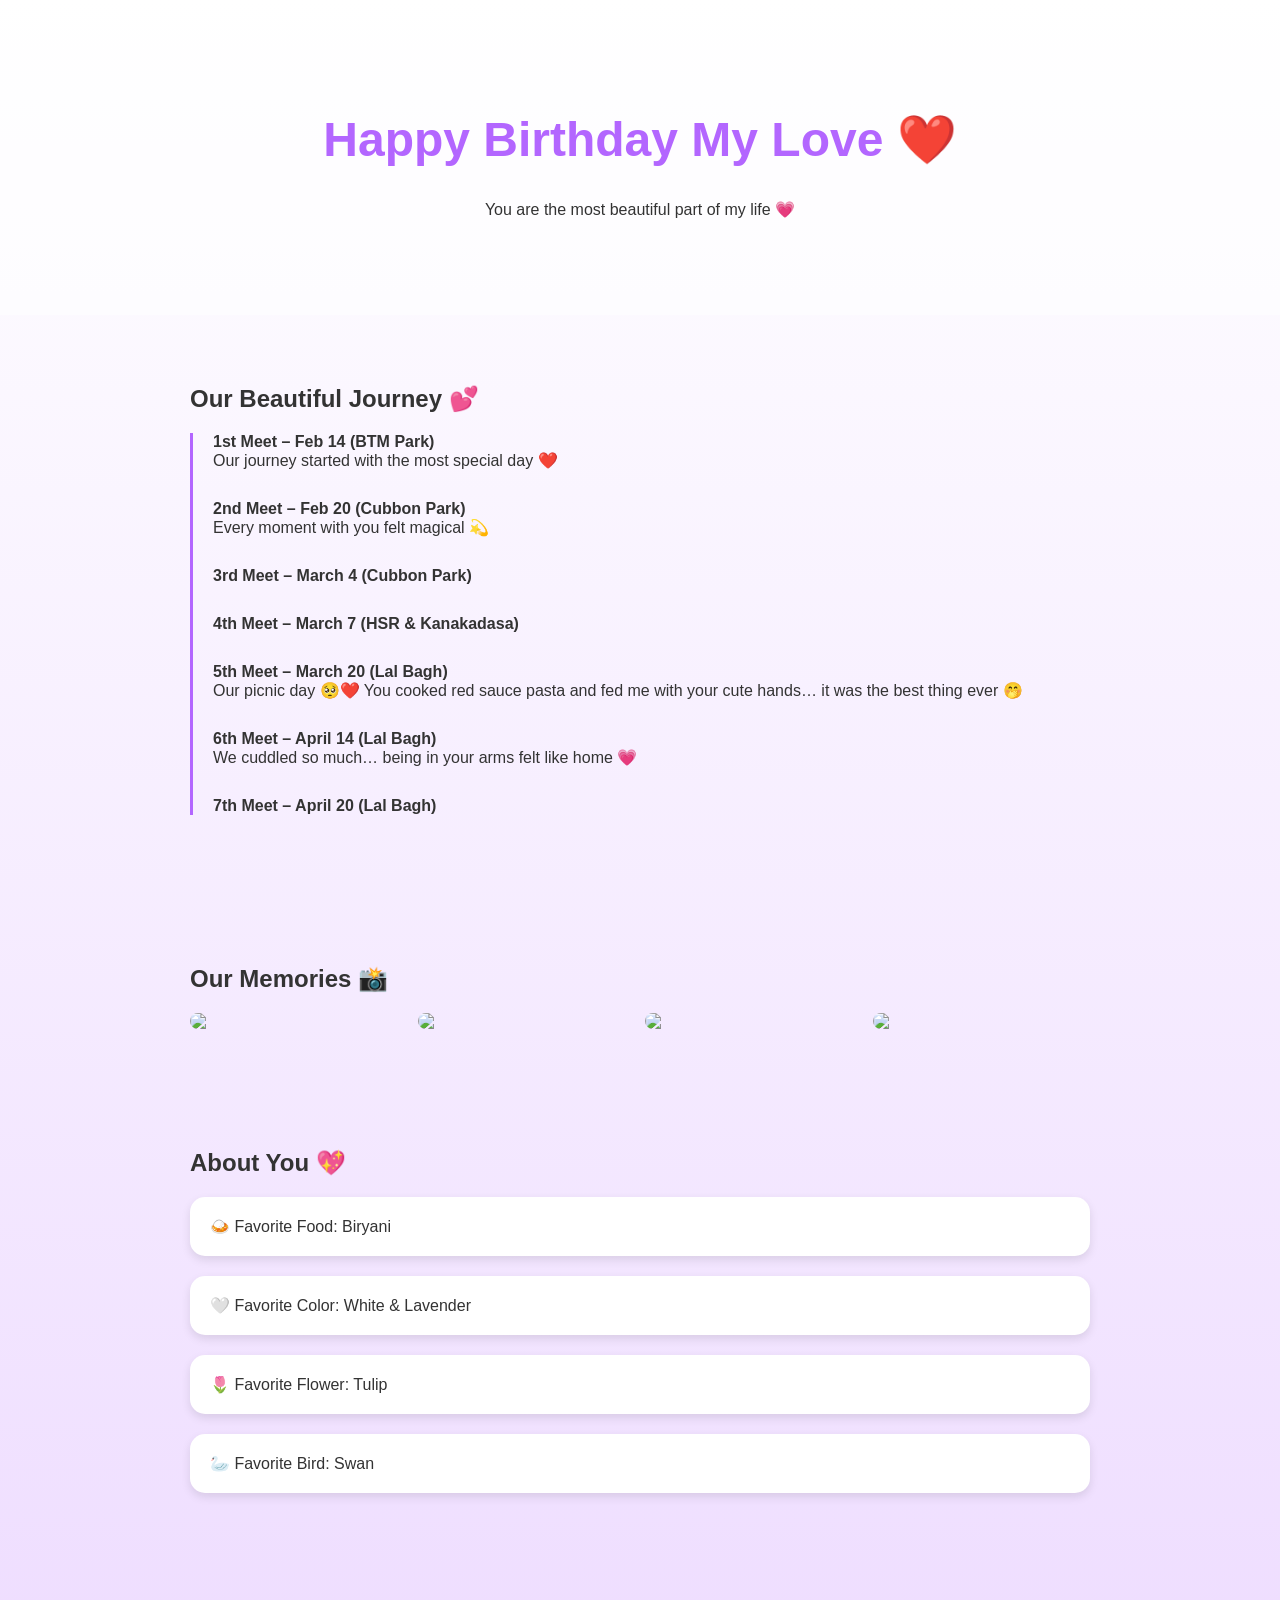
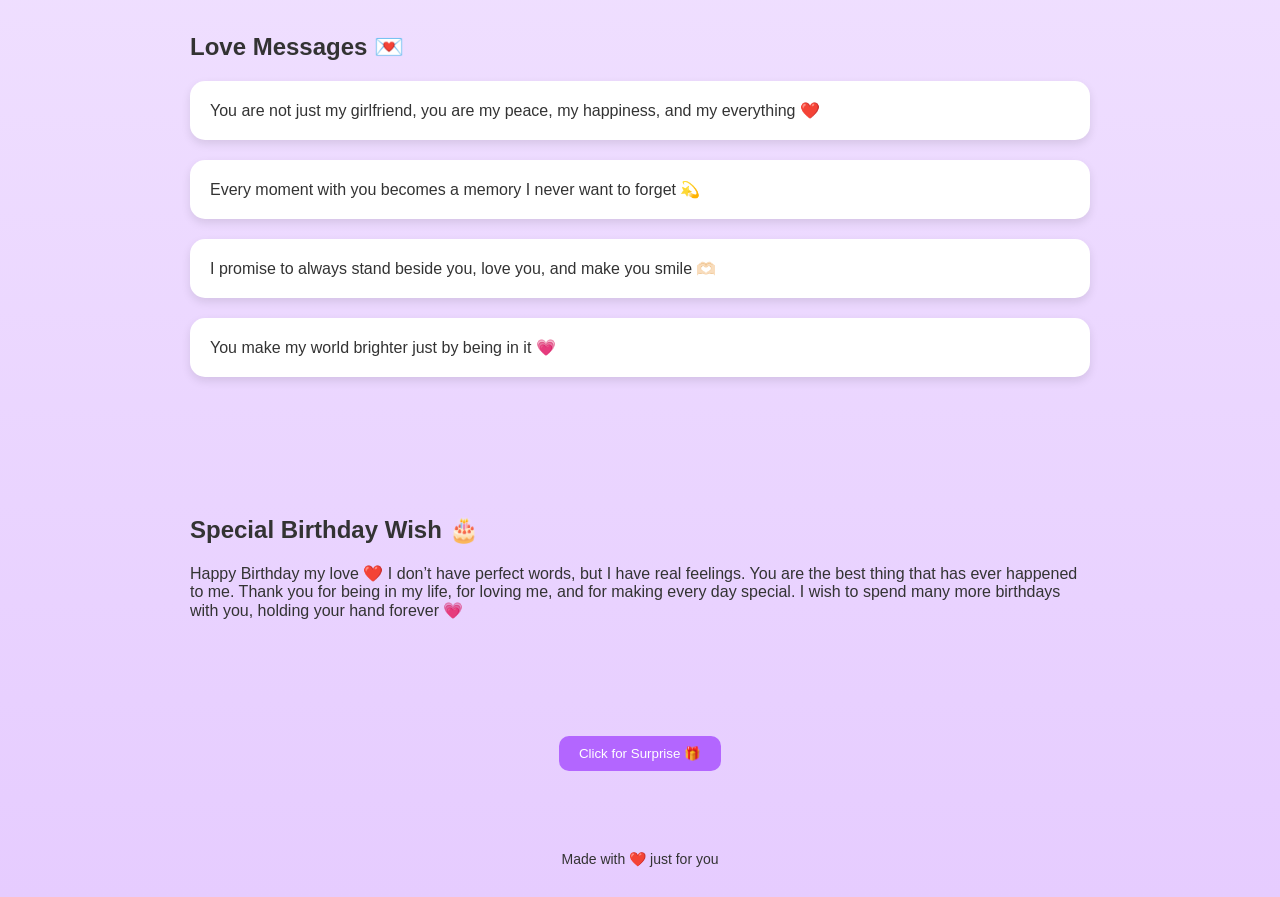
==== commit 75087622: "Update index.html" ====
--- a/index.html
+++ b/index.html
@@ -1,462 +1,159 @@
 <!DOCTYPE html>
 <html lang="en">
 <head>
-    <meta charset="UTF-8">
-    <meta name="viewport" content="width=device-width, initial-scale=1.0">
-    <meta name="theme-color" content="#ffe4ec">
+<meta charset="UTF-8">
+<meta name="viewport" content="width=device-width, initial-scale=1.0">
+<title>Happy Birthday My Love ❤️</title>
 
-    <title>Happy Birthday, My Love ❤️</title>
+<style>
+body {
+    margin: 0;
+    font-family: 'Segoe UI', sans-serif;
+    background: linear-gradient(to bottom, #ffffff, #e6ccff);
+    color: #333;
+    scroll-behavior: smooth;
+}
 
-    <link rel="stylesheet" href="style.css">
+header {
+    text-align: center;
+    padding: 80px 20px;
+    background: rgba(255,255,255,0.6);
+}
+
+header h1 {
+    font-size: 3em;
+    color: #b366ff;
+}
+
+section {
+    padding: 50px 20px;
+    max-width: 900px;
+    margin: auto;
+}
+
+.timeline {
+    border-left: 3px solid #b366ff;
+    padding-left: 20px;
+}
+
+.timeline div {
+    margin-bottom: 30px;
+}
+
+.gallery {
+    display: grid;
+    grid-template-columns: repeat(auto-fit, minmax(200px, 1fr));
+    gap: 10px;
+}
+
+.gallery img {
+    width: 100%;
+    border-radius: 15px;
+}
+
+.card {
+    background: white;
+    padding: 20px;
+    border-radius: 15px;
+    margin-bottom: 20px;
+    box-shadow: 0 4px 10px rgba(0,0,0,0.1);
+}
+
+button {
+    padding: 10px 20px;
+    border: none;
+    background: #b366ff;
+    color: white;
+    border-radius: 10px;
+    cursor: pointer;
+}
+
+.hidden {
+    display: none;
+}
+
+footer {
+    text-align: center;
+    padding: 30px;
+    font-size: 14px;
+}
+</style>
+
 </head>
-
 <body>
 
-    <!-- Navigation -->
-    <nav class="navbar">
-        <div class="nav-container">
+<header>
+    <h1>Happy Birthday My Love ❤️</h1>
+    <p>You are the most beautiful part of my life 💗</p>
+</header>
 
-            <div class="logo">💖 Our Love Story</div>
+<section>
+    <h2>Our Beautiful Journey 💕</h2>
+    <div class="timeline">
+        <div><b>1st Meet – Feb 14 (BTM Park)</b><br>Our journey started with the most special day ❤️</div>
+        <div><b>2nd Meet – Feb 20 (Cubbon Park)</b><br>Every moment with you felt magical 💫</div>
+        <div><b>3rd Meet – March 4 (Cubbon Park)</b></div>
+        <div><b>4th Meet – March 7 (HSR & Kanakadasa)</b></div>
+        <div><b>5th Meet – March 20 (Lal Bagh)</b><br>
+        Our picnic day 🥺❤️ You cooked red sauce pasta and fed me with your cute hands… it was the best thing ever 🤭</div>
+        <div><b>6th Meet – April 14 (Lal Bagh)</b><br>
+        We cuddled so much… being in your arms felt like home 💗</div>
+        <div><b>7th Meet – April 20 (Lal Bagh)</b></div>
+    </div>
+</section>
 
-            <ul class="nav-menu">
-                <li><a href="#welcome" class="nav-link">Home</a></li>
-                <li><a href="#timeline" class="nav-link">Memories</a></li>
-                <li><a href="#gallery" class="nav-link">Gallery</a></li>
-                <li><a href="#messages" class="nav-link">Messages</a></li>
-                <li><a href="#about" class="nav-link">About Her</a></li>
-                <li><a href="#birthday" class="nav-link">Birthday Wish</a></li>
-            </ul>
+<section>
+    <h2>Our Memories 📸</h2>
+    <div class="gallery">
+        <!-- Replace with your images -->
+        <img src="img1.jpg">
+        <img src="img2.jpg">
+        <img src="img3.jpg">
+        <img src="img4.jpg">
+    </div>
+</section>
 
-            <div class="music-toggle">
-                <button id="musicBtn" class="music-btn" type="button">
-                    🎵 Play Music
-                </button>
-            </div>
+<section>
+    <h2>About You 💖</h2>
+    <div class="card">🍛 Favorite Food: Biryani</div>
+    <div class="card">🤍 Favorite Color: White & Lavender</div>
+    <div class="card">🌷 Favorite Flower: Tulip</div>
+    <div class="card">🦢 Favorite Bird: Swan</div>
+</section>
 
-        </div>
-    </nav>
+<section>
+    <h2>Love Messages 💌</h2>
+    <div class="card">You are not just my girlfriend, you are my peace, my happiness, and my everything ❤️</div>
+    <div class="card">Every moment with you becomes a memory I never want to forget 💫</div>
+    <div class="card">I promise to always stand beside you, love you, and make you smile 🫶🏻</div>
+    <div class="card">You make my world brighter just by being in it 💗</div>
+</section>
 
+<section>
+    <h2>Special Birthday Wish 🎂</h2>
+    <p>
+        Happy Birthday my love ❤️  
+        I don’t have perfect words, but I have real feelings.  
+        You are the best thing that has ever happened to me.  
+        Thank you for being in my life, for loving me, and for making every day special.  
+        I wish to spend many more birthdays with you, holding your hand forever 💗  
+    </p>
+</section>
 
-    <!-- Background Music -->
-    <audio id="bgMusic" loop preload="none">
-        <source src="music/laila.mpeg" type="audio/mpeg">
-        Your browser does not support audio.
-    </audio>
+<section style="text-align:center;">
+    <button onclick="showSurprise()">Click for Surprise 🎁</button>
+    <p id="surprise" class="hidden">I Love You Forever ❤️🫶🏻</p>
+</section>
 
+<footer>
+    Made with ❤️ just for you
+</footer>
 
-    <!-- Welcome Section -->
-    <section id="welcome" class="welcome">
-
-        <div class="welcome-content">
-
-            <div class="floating-hearts">
-                <span class="heart">❤️</span>
-                <span class="heart">💜</span>
-                <span class="heart">🤍</span>
-                <span class="heart">💖</span>
-                <span class="heart">💝</span>
-            </div>
-
-            <h1 class="welcome-title">
-                Happy Birthday, My Love ❤️
-            </h1>
-
-            <p class="welcome-subtitle">
-                June 11th - A day as beautiful as you
-            </p>
-
-            <p class="welcome-text">
-                On this special day, I want to celebrate not just your
-                birthday, but the incredible journey we've shared together.
-                Every moment with you has been a blessing, and I'm grateful
-                for every memory we've created.
-            </p>
-
-            <div class="scroll-indicator">
-                <span>Scroll to explore our story ↓</span>
-            </div>
-
-        </div>
-    </section>
-
-
-    <!-- Timeline Section -->
-    <section id="timeline" class="timeline">
-
-        <h2 class="section-title">Our Beautiful Journey</h2>
-
-        <div class="timeline-container">
-
-            <!-- Memory 1 -->
-            <div class="timeline-item left">
-                <div class="timeline-content">
-
-                    <h3>Our First Meeting</h3>
-
-                    <p class="date">February 14 - BTM Park</p>
-
-                    <p class="description">
-                        The day everything changed. I still remember the
-                        butterflies in my stomach when I first saw you.
-                        It was Valentine's Day, and fate brought us together
-                        in the most magical way. You were even more beautiful
-                        than I imagined, and your smile made my heart skip a beat.
-                    </p>
-
-                </div>
-            </div>
-
-
-            <!-- Memory 2 -->
-            <div class="timeline-item right">
-                <div class="timeline-content">
-
-                    <h3>Cubbon Park Adventure</h3>
-
-                    <p class="date">February 20 - Cubbon Park</p>
-
-                    <p class="description">
-                        Our second meeting was like a dream. Walking through
-                        the park with you, I felt like the luckiest person alive.
-                        The way you laughed, the way you looked at me -
-                        everything felt so right, so perfect.
-                        I knew then that you were someone truly special.
-                    </p>
-
-                </div>
-            </div>
-
-
-            <!-- Memory 3 -->
-            <div class="timeline-item left">
-                <div class="timeline-content">
-
-                    <h3>Growing Closer</h3>
-
-                    <p class="date">March 4 - Cubbon Park</p>
-
-                    <p class="description">
-                        Every time we met, I fell for you a little more.
-                        This day at Cubbon Park was no exception.
-                        We talked for hours, and I realized how deeply
-                        I was falling for you. Your kindness, your warmth,
-                        your beautiful soul - everything about you captivates me.
-                    </p>
-
-                </div>
-            </div>
-
-
-            <!-- Memory 4 -->
-            <div class="timeline-item right">
-                <div class="timeline-content">
-
-                    <h3>HSR & Kanakadasa Moments</h3>
-
-                    <p class="date">March 7 - HSR & Kanakadasa</p>
-
-                    <p class="description">
-                        Exploring new places with you felt like an adventure.
-                        Every corner we turned, every moment we shared,
-                        brought us closer. I loved seeing the world through
-                        your eyes, experiencing life with you by my side.
-                    </p>
-
-                </div>
-            </div>
-
-
-            <!-- Memory 5 -->
-            <div class="timeline-item left">
-                <div class="timeline-content">
-
-                    <h3>Lal Bagh Dreams</h3>
-
-                    <p class="date">March 20 - Lal Bagh Park</p>
-
-                    <p class="description">
-                        The beauty of Lal Bagh couldn't compare to the beauty
-                        of being with you. Among the flowers and greenery,
-                        I felt like I was in paradise - not because of the place,
-                        but because you were there with me.
-                    </p>
-
-                </div>
-            </div>
-
-
-            <!-- Memory 6 -->
-            <div class="timeline-item right special">
-                <div class="timeline-content">
-
-                    <h3>🍝 The Pasta Picnic - A Moment of Pure Love</h3>
-
-                    <p class="date">April 14 - Lal Bagh Park</p>
-
-                    <p class="description">
-                        This day will forever be etched in my heart.
-                        You cooked the most delicious red sauce pasta with so
-                        much love, and then you fed me with your own hands.
-                        It wasn't just about the food - it was about the
-                        tenderness, the care, the intimacy of that moment.
-
-                        I felt so loved, so cherished. That simple act of
-                        feeding me showed me how deeply you care.
-                        I'll never forget the sweetness of that moment,
-                        the way you looked at me with such affection.
-                        You made me feel like the most special person
-                        in the world. 💗
-                    </p>
-
-                </div>
-            </div>
-
-
-            <!-- Memory 7 -->
-            <div class="timeline-item left special">
-                <div class="timeline-content">
-
-                    <h3>💗 The Cuddling Moment - Pure Bliss</h3>
-
-                    <p class="date">April 20 - Lal Bagh Park</p>
-
-                    <p class="description">
-                        In your arms, I found peace. That emotional cuddling
-                        moment was so peaceful, so pure, so unforgettable.
-
-                        Time seemed to stop. The world faded away, and all
-                        that mattered was you and me. Your warmth, your presence,
-                        the way you held me - it felt like home.
-
-                        I've never felt more at peace, more loved, more complete.
-                        That moment taught me what true intimacy means -
-                        it's not just physical, it's emotional, spiritual,
-                        it's two souls connecting on the deepest level.
-
-                        I love you more than words could ever express. 💜
-                    </p>
-
-                </div>
-            </div>
-
-        </div>
-    </section>
-
-
-    <!-- Photo Gallery -->
-    <section id="gallery" class="gallery">
-
-        <h2 class="section-title">Our Precious Moments</h2>
-
-        <p class="gallery-subtitle">
-            Each photo holds a thousand words of love
-        </p>
-
-        <div class="gallery-grid">
-
-            <div class="gallery-item">
-                <img
-                    src="https://raw.githubusercontent.com/rajveer99-rgv/birthday-website/master/images/smile1.jpeg"
-                    alt="Our First Meeting"
-                    loading="lazy">
-                <p class="gallery-caption">Our First Meeting</p>
-            </div>
-
-            <div class="gallery-item">
-                <img
-                    src="https://raw.githubusercontent.com/rajveer99-rgv/birthday-website/master/images/Snapchat-1618791039.jpg"
-                    alt="Cubbon Park Adventures"
-                    loading="lazy">
-                <p class="gallery-caption">Cubbon Park Adventures</p>
-            </div>
-
-            <div class="gallery-item">
-                <img
-                    src="https://raw.githubusercontent.com/rajveer99-rgv/birthday-website/master/images/Snapchat-1780260680.jpg"
-                    alt="Sunset Moments"
-                    loading="lazy">
-                <p class="gallery-caption">Sunset Moments</p>
-            </div>
-
-            <div class="gallery-item">
-                <img
-                    src="https://raw.githubusercontent.com/rajveer99-rgv/birthday-website/master/images/bubu1.jpeg"
-                    alt="Lal Bagh Memories"
-                    loading="lazy">
-                <p class="gallery-caption">Lal Bagh Memories</p>
-            </div>
-
-            <div class="gallery-item">
-                <img
-                    src="https://raw.githubusercontent.com/rajveer99-rgv/birthday-website/master/images/funny.jpeg"
-                    alt="Your Beautiful Smile"
-                    loading="lazy">
-                <p class="gallery-caption">Your Beautiful Smile</p>
-            </div>
-
-            <div class="gallery-item">
-                <img
-                    src="https://raw.githubusercontent.com/rajveer99-rgv/birthday-website/master/images/kiss.jpeg"
-                    alt="Us Together"
-                    loading="lazy">
-                <p class="gallery-caption">Us Together</p>
-            </div>
-
-            <div class="gallery-item">
-                <img
-                    src="https://raw.githubusercontent.com/rajveer99-rgv/birthday-website/master/images/uss3.jpeg"
-                    alt="Precious Moments"
-                    loading="lazy">
-                <p class="gallery-caption">Precious Moments</p>
-            </div>
-
-            <div class="gallery-item">
-                <img
-                    src="https://raw.githubusercontent.com/rajveer99-rgv/birthday-website/master/images/her.jpeg"
-                    alt="Cute Moments"
-                    loading="lazy">
-                <p class="gallery-caption">Cute Moments</p>
-            </div>
-
-        </div>
-    </section>
-
-
-    <!-- Messages Section -->
-    <section id="messages" class="messages">
-
-        <h2 class="section-title">A Few Words From My Heart 💌</h2>
-
-        <div class="message-container">
-
-            <div class="message-card">
-                <h3>My Happiness ❤️</h3>
-                <p>
-                    You bring happiness into my life in ways you probably
-                    don't even realize. Your smile can make my worst days better.
-                </p>
-            </div>
-
-            <div class="message-card">
-                <h3>My Favourite Person 💗</h3>
-                <p>
-                    No matter where life takes us, you will always be
-                    someone incredibly special to me.
-                </p>
-            </div>
-
-            <div class="message-card">
-                <h3>My Forever Memory 💜</h3>
-                <p>
-                    Every little moment with you becomes a beautiful memory
-                    that I wish I could relive again and again.
-                </p>
-            </div>
-
-        </div>
-    </section>
-
-
-    <!-- About Her Section -->
-    <section id="about" class="about">
-
-        <h2 class="section-title">A Little About Her 🌷</h2>
-
-        <div class="about-content">
-
-            <p>
-                She is the girl whose smile makes everything brighter.
-                Her kindness, her laughter, her little habits and the way
-                she makes ordinary moments feel special are some of the
-                reasons she means so much to me.
-            </p>
-
-            <p>
-                She is beautiful in ways that go far beyond appearance.
-                And if I could choose one person to make countless memories
-                with, I would choose her every single time.
-            </p>
-
-            <h3>You're my favourite person. Always. ❤️</h3>
-
-        </div>
-    </section>
-
-
-    <!-- Birthday Wish Section -->
-    <section id="birthday" class="birthday">
-
-        <div class="birthday-content">
-
-            <div class="birthday-hearts">🎂 💖 🎉</div>
-
-            <h2 class="section-title">
-                Happy Birthday, My Love!
-            </h2>
-
-            <p class="birthday-message">
-                On your special day, I wish you endless happiness,
-                beautiful opportunities, good health and all the love
-                your heart can hold.
-
-                May every dream of yours come true.
-                Keep smiling, keep shining and never forget how special
-                you are.
-
-                Thank you for being a beautiful part of my life.
-                I am so lucky to have you.
-
-                Happy Birthday once again, my favourite person! ❤️
-            </p>
-
-            <h3 class="birthday-signature">
-                With all my love, Forever Yours ❤️
-            </h3>
-
-        </div>
-    </section>
-
-
-    <!-- Footer -->
-    <footer class="footer">
-
-        <p>Made with ❤️ and countless beautiful memories.</p>
-
-        <p>Our Love Story | Forever & Always 💖</p>
-
-    </footer>
-
-
-    <!-- Music Button Functionality -->
-    <script>
-        const musicBtn = document.getElementById("musicBtn");
-        const bgMusic = document.getElementById("bgMusic");
-
-        musicBtn.addEventListener("click", async function () {
-
-            if (bgMusic.paused) {
-
-                try {
-                    await bgMusic.play();
-                    musicBtn.textContent = "⏸ Pause Music";
-                } catch (error) {
-                    console.error("Music could not be played:", error);
-                    musicBtn.textContent = "🎵 Try Again";
-                }
-
-            } else {
-
-                bgMusic.pause();
-                musicBtn.textContent = "🎵 Play Music";
-
-            }
-
-        });
-
-        bgMusic.addEventListener("ended", function () {
-            musicBtn.textContent = "🎵 Play Music";
-        });
-    </script>
+<script>
+function showSurprise() {
+    document.getElementById("surprise").classList.remove("hidden");
+}
+</script>
 
 </body>
 </html>
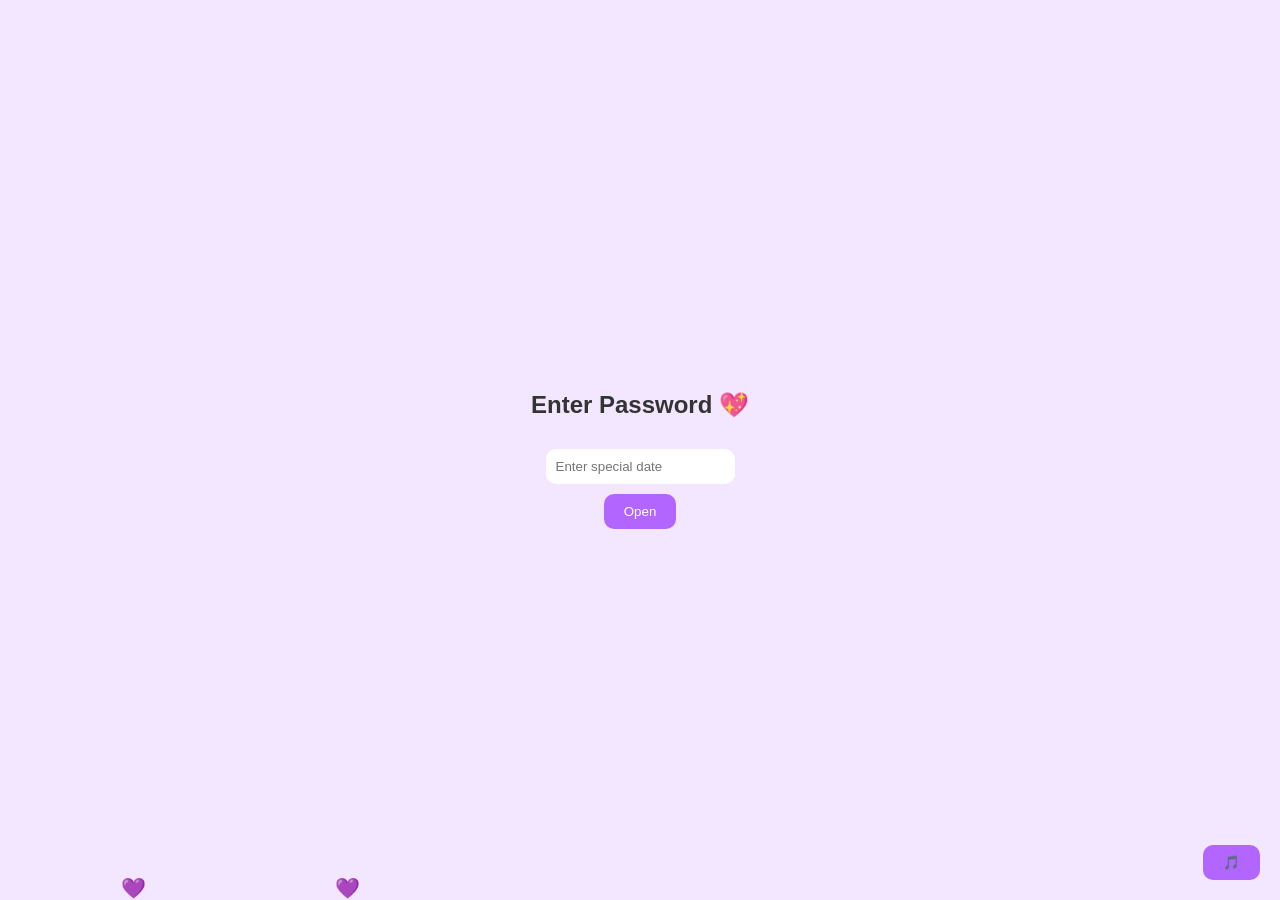
==== commit 8e852bef: "Update index.html" ====
--- a/index.html
+++ b/index.html
@@ -11,52 +11,26 @@
     font-family: 'Segoe UI', sans-serif;
     background: linear-gradient(to bottom, #ffffff, #e6ccff);
     color: #333;
-    scroll-behavior: smooth;
-}
-
-header {
-    text-align: center;
-    padding: 80px 20px;
-    background: rgba(255,255,255,0.6);
-}
-
-header h1 {
-    font-size: 3em;
-    color: #b366ff;
-}
-
-section {
-    padding: 50px 20px;
-    max-width: 900px;
-    margin: auto;
-}
-
-.timeline {
-    border-left: 3px solid #b366ff;
-    padding-left: 20px;
-}
-
-.timeline div {
-    margin-bottom: 30px;
-}
-
-.gallery {
-    display: grid;
-    grid-template-columns: repeat(auto-fit, minmax(200px, 1fr));
-    gap: 10px;
-}
-
-.gallery img {
+    overflow-x: hidden;
+}
+
+/* PASSWORD SCREEN */
+#lockScreen {
+    position: fixed;
     width: 100%;
-    border-radius: 15px;
-}
-
-.card {
-    background: white;
-    padding: 20px;
-    border-radius: 15px;
-    margin-bottom: 20px;
-    box-shadow: 0 4px 10px rgba(0,0,0,0.1);
+    height: 100%;
+    background: #f3e6ff;
+    display: flex;
+    justify-content: center;
+    align-items: center;
+    flex-direction: column;
+}
+
+input {
+    padding: 10px;
+    border-radius: 10px;
+    border: none;
+    margin-top: 10px;
 }
 
 button {
@@ -66,46 +40,113 @@
     color: white;
     border-radius: 10px;
     cursor: pointer;
-}
-
+    margin-top: 10px;
+}
+
+/* MAIN CONTENT */
+#mainContent {
+    display: none;
+}
+
+header {
+    text-align: center;
+    padding: 60px 20px;
+}
+
+header h1 {
+    font-size: 3em;
+    color: #b366ff;
+}
+
+section {
+    padding: 40px 20px;
+    max-width: 900px;
+    margin: auto;
+}
+
+.card {
+    background: white;
+    padding: 20px;
+    border-radius: 15px;
+    margin-bottom: 20px;
+    box-shadow: 0 4px 10px rgba(0,0,0,0.1);
+}
+
+/* GALLERY */
+.gallery {
+    display: grid;
+    grid-template-columns: repeat(auto-fit, minmax(200px, 1fr));
+    gap: 10px;
+}
+
+.gallery img {
+    width: 100%;
+    border-radius: 15px;
+}
+
+/* FLOATING HEARTS */
+.heart {
+    position: fixed;
+    bottom: 0;
+    font-size: 20px;
+    animation: floatUp 6s linear infinite;
+}
+
+@keyframes floatUp {
+    0% { transform: translateY(0); opacity: 1; }
+    100% { transform: translateY(-100vh); opacity: 0; }
+}
+
+/* COUNTDOWN */
+#countdown {
+    font-size: 1.5em;
+    text-align: center;
+    color: #b366ff;
+}
+
+/* SURPRISE */
 .hidden {
     display: none;
 }
-
-footer {
-    text-align: center;
-    padding: 30px;
-    font-size: 14px;
-}
 </style>
 
 </head>
 <body>
 
+<!-- PASSWORD LOCK -->
+<div id="lockScreen">
+    <h2>Enter Password 💖</h2>
+    <input type="password" id="password" placeholder="Enter special date">
+    <button onclick="unlock()">Open</button>
+</div>
+
+<!-- MAIN CONTENT -->
+<div id="mainContent">
+
 <header>
     <h1>Happy Birthday My Love ❤️</h1>
-    <p>You are the most beautiful part of my life 💗</p>
+    <p id="typing"></p>
 </header>
 
 <section>
-    <h2>Our Beautiful Journey 💕</h2>
-    <div class="timeline">
-        <div><b>1st Meet – Feb 14 (BTM Park)</b><br>Our journey started with the most special day ❤️</div>
-        <div><b>2nd Meet – Feb 20 (Cubbon Park)</b><br>Every moment with you felt magical 💫</div>
-        <div><b>3rd Meet – March 4 (Cubbon Park)</b></div>
-        <div><b>4th Meet – March 7 (HSR & Kanakadasa)</b></div>
-        <div><b>5th Meet – March 20 (Lal Bagh)</b><br>
-        Our picnic day 🥺❤️ You cooked red sauce pasta and fed me with your cute hands… it was the best thing ever 🤭</div>
-        <div><b>6th Meet – April 14 (Lal Bagh)</b><br>
-        We cuddled so much… being in your arms felt like home 💗</div>
-        <div><b>7th Meet – April 20 (Lal Bagh)</b></div>
-    </div>
+    <h2>Countdown to Your Special Day ⏳</h2>
+    <div id="countdown"></div>
+</section>
+
+<section>
+    <h2>Our Journey 💕</h2>
+    <div class="card">1st Meet – Feb 14 (BTM Park) ❤️</div>
+    <div class="card">2nd Meet – Cubbon Park 💫</div>
+    <div class="card">3rd Meet – Cubbon Park</div>
+    <div class="card">4th Meet – HSR & Kanakadasa</div>
+    <div class="card">5th Meet – Lal Bagh 🌸 (Pasta picnic 🤭❤️)</div>
+    <div class="card">6th Meet – Lal Bagh 💗 (Cuddles 🫠)</div>
+    <div class="card">7th Meet – Lal Bagh</div>
 </section>
 
 <section>
     <h2>Our Memories 📸</h2>
     <div class="gallery">
-        <!-- Replace with your images -->
         <img src="img1.jpg">
         <img src="img2.jpg">
         <img src="img3.jpg">
@@ -115,29 +156,17 @@
 
 <section>
     <h2>About You 💖</h2>
-    <div class="card">🍛 Favorite Food: Biryani</div>
-    <div class="card">🤍 Favorite Color: White & Lavender</div>
-    <div class="card">🌷 Favorite Flower: Tulip</div>
-    <div class="card">🦢 Favorite Bird: Swan</div>
+    <div class="card">🍛 Biryani Lover</div>
+    <div class="card">🤍 White & Lavender</div>
+    <div class="card">🌷 Tulips</div>
+    <div class="card">🦢 Swan</div>
 </section>
 
 <section>
     <h2>Love Messages 💌</h2>
-    <div class="card">You are not just my girlfriend, you are my peace, my happiness, and my everything ❤️</div>
-    <div class="card">Every moment with you becomes a memory I never want to forget 💫</div>
-    <div class="card">I promise to always stand beside you, love you, and make you smile 🫶🏻</div>
-    <div class="card">You make my world brighter just by being in it 💗</div>
-</section>
-
-<section>
-    <h2>Special Birthday Wish 🎂</h2>
-    <p>
-        Happy Birthday my love ❤️  
-        I don’t have perfect words, but I have real feelings.  
-        You are the best thing that has ever happened to me.  
-        Thank you for being in my life, for loving me, and for making every day special.  
-        I wish to spend many more birthdays with you, holding your hand forever 💗  
-    </p>
+    <div class="card">You are my peace, my happiness, my everything ❤️</div>
+    <div class="card">Every second with you feels magical 💫</div>
+    <div class="card">I want forever with you 🫶🏻</div>
 </section>
 
 <section style="text-align:center;">
@@ -145,14 +174,80 @@
     <p id="surprise" class="hidden">I Love You Forever ❤️🫶🏻</p>
 </section>
 
-<footer>
-    Made with ❤️ just for you
-</footer>
+</div>
+
+<!-- MUSIC -->
+<audio id="music" loop>
+    <source src="music.mp3" type="audio/mpeg">
+</audio>
+
+<button onclick="toggleMusic()" style="position:fixed; bottom:20px; right:20px;">🎵</button>
 
 <script>
+/* PASSWORD */
+function unlock() {
+    let pass = document.getElementById("password").value;
+    if(pass === "1402") { // You can change this
+        document.getElementById("lockScreen").style.display = "none";
+        document.getElementById("mainContent").style.display = "block";
+    } else {
+        alert("Wrong password 😢");
+    }
+}
+
+/* TYPING EFFECT */
+let text = "You are the most beautiful part of my life 💗";
+let i = 0;
+function typing() {
+    if(i < text.length){
+        document.getElementById("typing").innerHTML += text.charAt(i);
+        i++;
+        setTimeout(typing, 50);
+    }
+}
+typing();
+
+/* COUNTDOWN */
+let countDate = new Date("June 11, 2026 00:00:00").getTime();
+setInterval(function() {
+    let now = new Date().getTime();
+    let gap = countDate - now;
+
+    let d = Math.floor(gap / (1000*60*60*24));
+    let h = Math.floor((gap % (1000*60*60*24)) / (1000*60*60));
+    let m = Math.floor((gap % (1000*60*60)) / (1000*60));
+
+    document.getElementById("countdown").innerHTML =
+    d + " days " + h + " hours " + m + " mins";
+}, 1000);
+
+/* SURPRISE */
 function showSurprise() {
     document.getElementById("surprise").classList.remove("hidden");
 }
+
+/* MUSIC */
+function toggleMusic(){
+    let music = document.getElementById("music");
+    if(music.paused){
+        music.play();
+    } else {
+        music.pause();
+    }
+}
+
+/* HEART ANIMATION */
+setInterval(() => {
+    let heart = document.createElement("div");
+    heart.className = "heart";
+    heart.innerHTML = "💜";
+    heart.style.left = Math.random() * 100 + "vw";
+    document.body.appendChild(heart);
+
+    setTimeout(() => {
+        heart.remove();
+    }, 6000);
+}, 500);
 </script>
 
 </body>
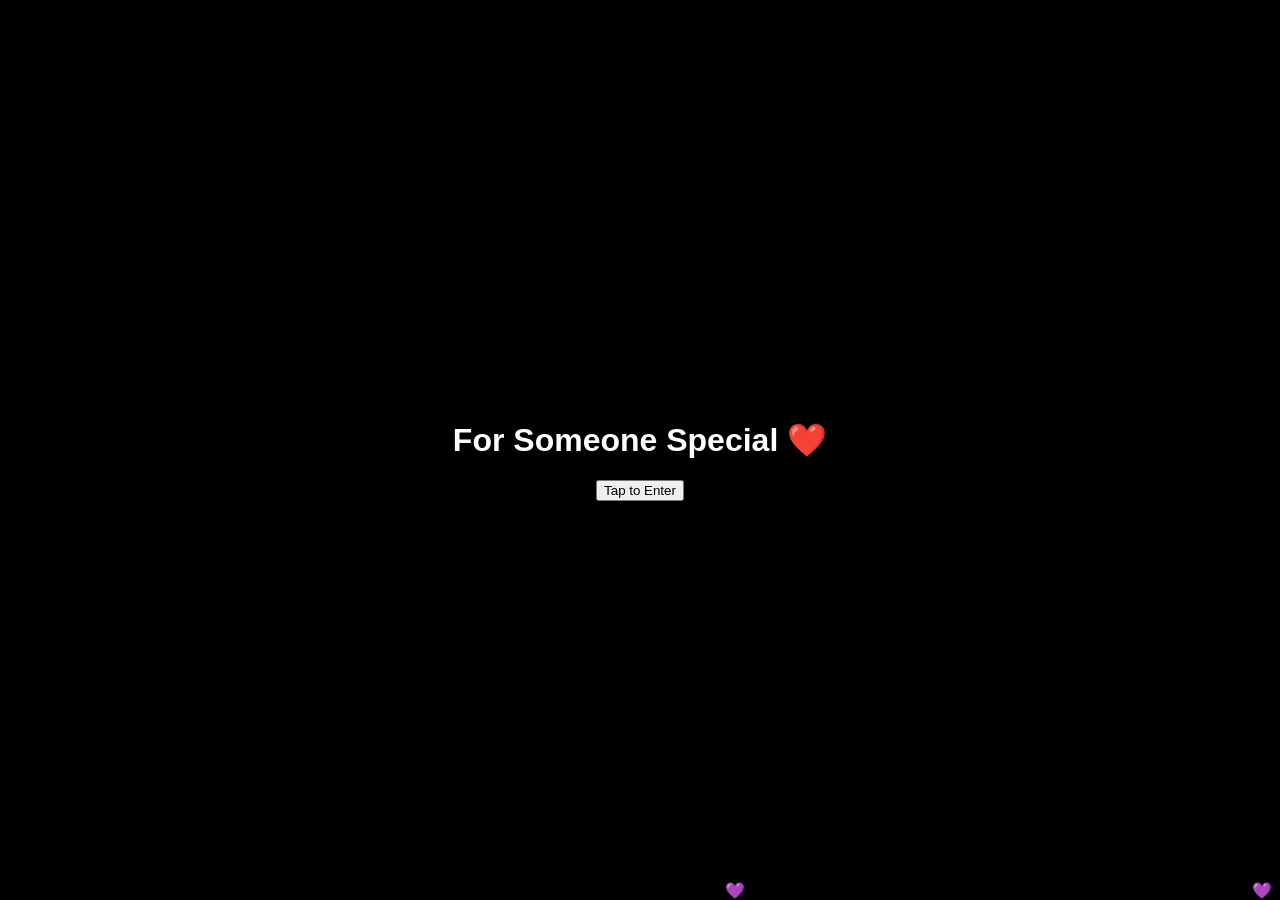
==== commit 118e2c28: "Update index.html" ====
--- a/index.html
+++ b/index.html
@@ -3,251 +3,245 @@
 <head>
 <meta charset="UTF-8">
 <meta name="viewport" content="width=device-width, initial-scale=1.0">
-<title>Happy Birthday My Love ❤️</title>
+<title>For You ❤️</title>
 
 <style>
-body {
-    margin: 0;
-    font-family: 'Segoe UI', sans-serif;
-    background: linear-gradient(to bottom, #ffffff, #e6ccff);
-    color: #333;
-    overflow-x: hidden;
-}
-
-/* PASSWORD SCREEN */
-#lockScreen {
-    position: fixed;
-    width: 100%;
-    height: 100%;
-    background: #f3e6ff;
-    display: flex;
-    justify-content: center;
-    align-items: center;
-    flex-direction: column;
-}
-
-input {
-    padding: 10px;
-    border-radius: 10px;
-    border: none;
-    margin-top: 10px;
-}
-
-button {
-    padding: 10px 20px;
-    border: none;
-    background: #b366ff;
-    color: white;
-    border-radius: 10px;
-    cursor: pointer;
-    margin-top: 10px;
-}
-
-/* MAIN CONTENT */
-#mainContent {
-    display: none;
-}
-
-header {
-    text-align: center;
-    padding: 60px 20px;
-}
-
-header h1 {
-    font-size: 3em;
-    color: #b366ff;
-}
-
-section {
-    padding: 40px 20px;
-    max-width: 900px;
-    margin: auto;
-}
-
-.card {
-    background: white;
-    padding: 20px;
-    border-radius: 15px;
-    margin-bottom: 20px;
-    box-shadow: 0 4px 10px rgba(0,0,0,0.1);
-}
+body{
+margin:0;
+font-family:'Segoe UI',sans-serif;
+background:#faf7ff;
+}
+
+/* INTRO */
+#intro{
+height:100vh;
+display:flex;
+justify-content:center;
+align-items:center;
+flex-direction:column;
+background:black;
+color:white;
+}
+
+/* MAIN */
+#app{display:none;padding-bottom:70px}
+
+/* NAV BAR */
+nav{
+position:fixed;
+bottom:0;
+width:100%;
+display:flex;
+justify-content:space-around;
+background:white;
+padding:10px;
+box-shadow:0 -2px 10px rgba(0,0,0,0.1);
+}
+
+nav button{
+background:none;
+border:none;
+font-size:18px;
+}
+
+/* PAGES */
+.page{display:none;padding:20px}
+.active{display:block}
+
+/* CARD */
+.card{
+background:white;
+padding:20px;
+border-radius:15px;
+margin-bottom:15px;
+box-shadow:0 4px 10px rgba(0,0,0,0.05);
+}
+
+/* CHAT */
+.msg{
+padding:10px;
+border-radius:10px;
+margin:5px;
+max-width:70%;
+}
+.left{background:#eee}
+.right{background:#d9b3ff;margin-left:auto}
 
 /* GALLERY */
-.gallery {
-    display: grid;
-    grid-template-columns: repeat(auto-fit, minmax(200px, 1fr));
-    gap: 10px;
-}
-
-.gallery img {
-    width: 100%;
-    border-radius: 15px;
-}
-
-/* FLOATING HEARTS */
-.heart {
-    position: fixed;
-    bottom: 0;
-    font-size: 20px;
-    animation: floatUp 6s linear infinite;
-}
-
-@keyframes floatUp {
-    0% { transform: translateY(0); opacity: 1; }
-    100% { transform: translateY(-100vh); opacity: 0; }
-}
-
-/* COUNTDOWN */
-#countdown {
-    font-size: 1.5em;
-    text-align: center;
-    color: #b366ff;
-}
-
-/* SURPRISE */
-.hidden {
-    display: none;
+.gallery{
+display:flex;
+overflow-x:scroll;
+}
+.gallery img{
+width:80%;
+margin-right:10px;
+border-radius:15px;
+}
+
+/* FINAL SCREEN */
+#finalScreen{
+display:none;
+position:fixed;
+top:0;
+left:0;
+width:100%;
+height:100%;
+background:black;
+color:white;
+justify-content:center;
+align-items:center;
+flex-direction:column;
+z-index:10;
+}
+
+/* HEARTS */
+.heart{
+position:fixed;
+bottom:0;
+animation:up 6s linear infinite;
+}
+@keyframes up{
+to{transform:translateY(-100vh);opacity:0}
 }
 </style>
-
 </head>
+
 <body>
 
-<!-- PASSWORD LOCK -->
-<div id="lockScreen">
-    <h2>Enter Password 💖</h2>
-    <input type="password" id="password" placeholder="Enter special date">
-    <button onclick="unlock()">Open</button>
-</div>
-
-<!-- MAIN CONTENT -->
-<div id="mainContent">
-
-<header>
-    <h1>Happy Birthday My Love ❤️</h1>
-    <p id="typing"></p>
-</header>
-
-<section>
-    <h2>Countdown to Your Special Day ⏳</h2>
-    <div id="countdown"></div>
-</section>
-
-<section>
-    <h2>Our Journey 💕</h2>
-    <div class="card">1st Meet – Feb 14 (BTM Park) ❤️</div>
-    <div class="card">2nd Meet – Cubbon Park 💫</div>
-    <div class="card">3rd Meet – Cubbon Park</div>
-    <div class="card">4th Meet – HSR & Kanakadasa</div>
-    <div class="card">5th Meet – Lal Bagh 🌸 (Pasta picnic 🤭❤️)</div>
-    <div class="card">6th Meet – Lal Bagh 💗 (Cuddles 🫠)</div>
-    <div class="card">7th Meet – Lal Bagh</div>
-</section>
-
-<section>
-    <h2>Our Memories 📸</h2>
-    <div class="gallery">
-        <img src="img1.jpg">
-        <img src="img2.jpg">
-        <img src="img3.jpg">
-        <img src="img4.jpg">
-    </div>
-</section>
-
-<section>
-    <h2>About You 💖</h2>
-    <div class="card">🍛 Biryani Lover</div>
-    <div class="card">🤍 White & Lavender</div>
-    <div class="card">🌷 Tulips</div>
-    <div class="card">🦢 Swan</div>
-</section>
-
-<section>
-    <h2>Love Messages 💌</h2>
-    <div class="card">You are my peace, my happiness, my everything ❤️</div>
-    <div class="card">Every second with you feels magical 💫</div>
-    <div class="card">I want forever with you 🫶🏻</div>
-</section>
-
-<section style="text-align:center;">
-    <button onclick="showSurprise()">Click for Surprise 🎁</button>
-    <p id="surprise" class="hidden">I Love You Forever ❤️🫶🏻</p>
-</section>
-
+<!-- INTRO -->
+<div id="intro">
+<h1>For Someone Special ❤️</h1>
+<button onclick="enter()">Tap to Enter</button>
+</div>
+
+<!-- APP -->
+<div id="app">
+
+<!-- HOME -->
+<div id="home" class="page active">
+<div class="card">
+<h2>Happy Birthday ❤️</h2>
+<p id="typing"></p>
+</div>
+</div>
+
+<!-- CHAT -->
+<div id="chat" class="page">
+<div class="card" id="chatBox"></div>
+</div>
+
+<!-- GALLERY -->
+<div id="gallery" class="page">
+<div class="gallery">
+<img src="img1.jpg">
+<img src="img2.jpg">
+<img src="img3.jpg">
+</div>
+</div>
+
+<!-- LETTER -->
+<div id="letter" class="page">
+<div class="card">
+<p>
+You came into my life and changed everything...  
+You are my peace, my happiness, my home ❤️  
+I still remember every moment, every hug...  
+And I promise… this is just the beginning of forever 🫶🏻  
+</p>
+</div>
+</div>
+
+<!-- NAV -->
+<nav>
+<button onclick="show('home')">🏠</button>
+<button onclick="show('chat')">💬</button>
+<button onclick="show('gallery')">📸</button>
+<button onclick="show('letter')">💌</button>
+<button onclick="final()">🎁</button>
+</nav>
+
+</div>
+
+<!-- FINAL -->
+<div id="finalScreen">
+<h1>I LOVE YOU ❤️</h1>
+<p>Forever and Always 🫶🏻</p>
 </div>
 
 <!-- MUSIC -->
 <audio id="music" loop>
-    <source src="music.mp3" type="audio/mpeg">
+<source src="music.mp3">
 </audio>
 
-<button onclick="toggleMusic()" style="position:fixed; bottom:20px; right:20px;">🎵</button>
-
 <script>
-/* PASSWORD */
-function unlock() {
-    let pass = document.getElementById("password").value;
-    if(pass === "1402") { // You can change this
-        document.getElementById("lockScreen").style.display = "none";
-        document.getElementById("mainContent").style.display = "block";
-    } else {
-        alert("Wrong password 😢");
-    }
-}
-
-/* TYPING EFFECT */
-let text = "You are the most beautiful part of my life 💗";
-let i = 0;
-function typing() {
-    if(i < text.length){
-        document.getElementById("typing").innerHTML += text.charAt(i);
-        i++;
-        setTimeout(typing, 50);
-    }
-}
-typing();
-
-/* COUNTDOWN */
-let countDate = new Date("June 11, 2026 00:00:00").getTime();
-setInterval(function() {
-    let now = new Date().getTime();
-    let gap = countDate - now;
-
-    let d = Math.floor(gap / (1000*60*60*24));
-    let h = Math.floor((gap % (1000*60*60*24)) / (1000*60*60));
-    let m = Math.floor((gap % (1000*60*60)) / (1000*60));
-
-    document.getElementById("countdown").innerHTML =
-    d + " days " + h + " hours " + m + " mins";
-}, 1000);
-
-/* SURPRISE */
-function showSurprise() {
-    document.getElementById("surprise").classList.remove("hidden");
-}
-
-/* MUSIC */
-function toggleMusic(){
-    let music = document.getElementById("music");
-    if(music.paused){
-        music.play();
-    } else {
-        music.pause();
-    }
-}
-
-/* HEART ANIMATION */
-setInterval(() => {
-    let heart = document.createElement("div");
-    heart.className = "heart";
-    heart.innerHTML = "💜";
-    heart.style.left = Math.random() * 100 + "vw";
-    document.body.appendChild(heart);
-
-    setTimeout(() => {
-        heart.remove();
-    }, 6000);
-}, 500);
+
+/* ENTER */
+function enter(){
+intro.style.display="none";
+app.style.display="block";
+music.play();
+type();
+chatFlow();
+}
+
+/* NAV */
+function show(id){
+document.querySelectorAll('.page').forEach(p=>p.classList.remove('active'));
+document.getElementById(id).classList.add('active');
+}
+
+/* TYPING */
+let text="You are the best thing that ever happened to me ❤️";
+let i=0;
+function type(){
+let t=document.getElementById("typing");
+let int=setInterval(()=>{
+t.innerHTML+=text[i];
+i++;
+if(i>=text.length)clearInterval(int);
+},50);
+}
+
+/* CHAT */
+let msgs=[
+["Hi ❤️","left"],
+["14 Feb… best day ever","right"],
+["Cubbon park memories 💫","left"],
+["Your hugs = home 🫠","right"]
+];
+function chatFlow(){
+let box=document.getElementById("chatBox");
+let i=0;
+let int=setInterval(()=>{
+if(i>=msgs.length)return clearInterval(int);
+let d=document.createElement("div");
+d.className="msg "+msgs[i][1];
+d.innerText=msgs[i][0];
+box.appendChild(d);
+i++;
+},1000);
+}
+
+/* FINAL */
+function final(){
+document.getElementById("finalScreen").style.display="flex";
+}
+
+/* HEARTS */
+setInterval(()=>{
+let h=document.createElement("div");
+h.className="heart";
+h.innerHTML="💜";
+h.style.left=Math.random()*100+"vw";
+document.body.appendChild(h);
+setTimeout(()=>h.remove(),6000);
+},400);
+
+/* BDAY MODE */
+let today=new Date();
+if(today.getDate()==11 && today.getMonth()==5){
+document.body.style.background="black";
+}
 </script>
 
 </body>
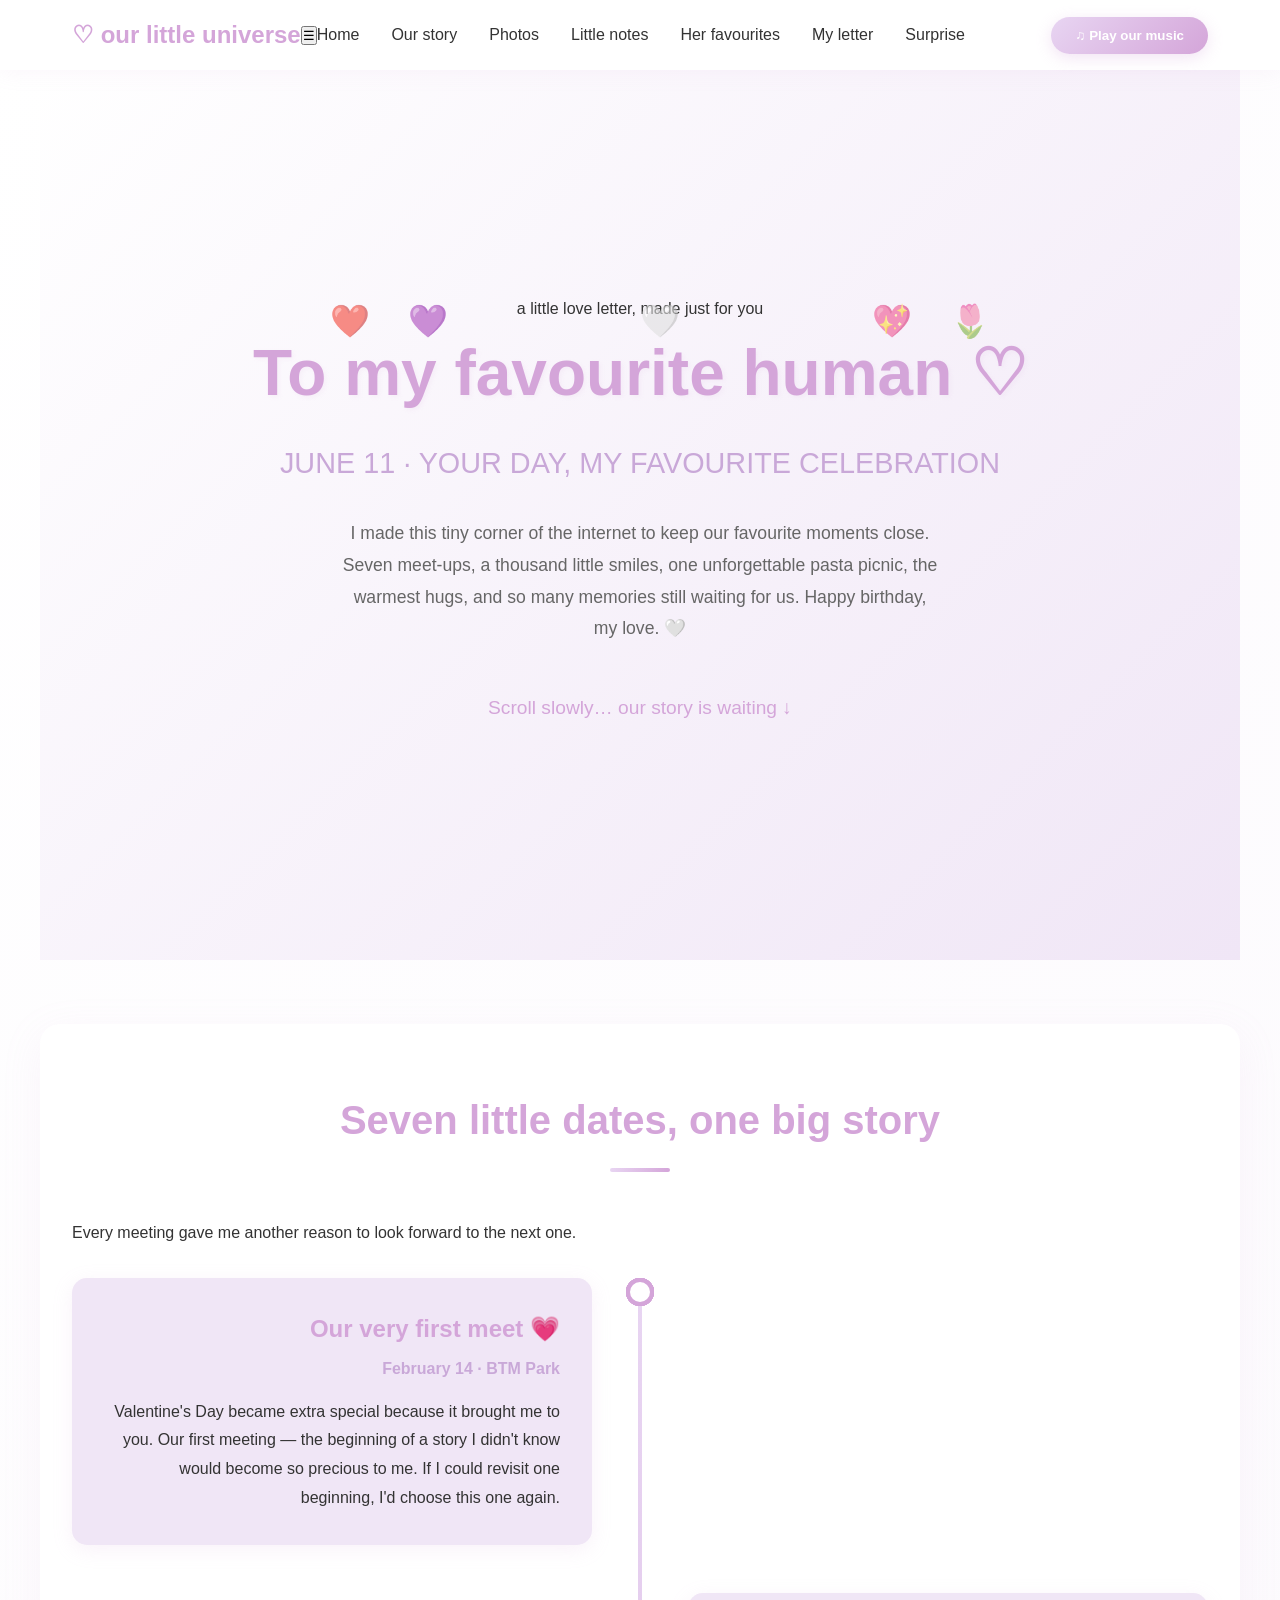
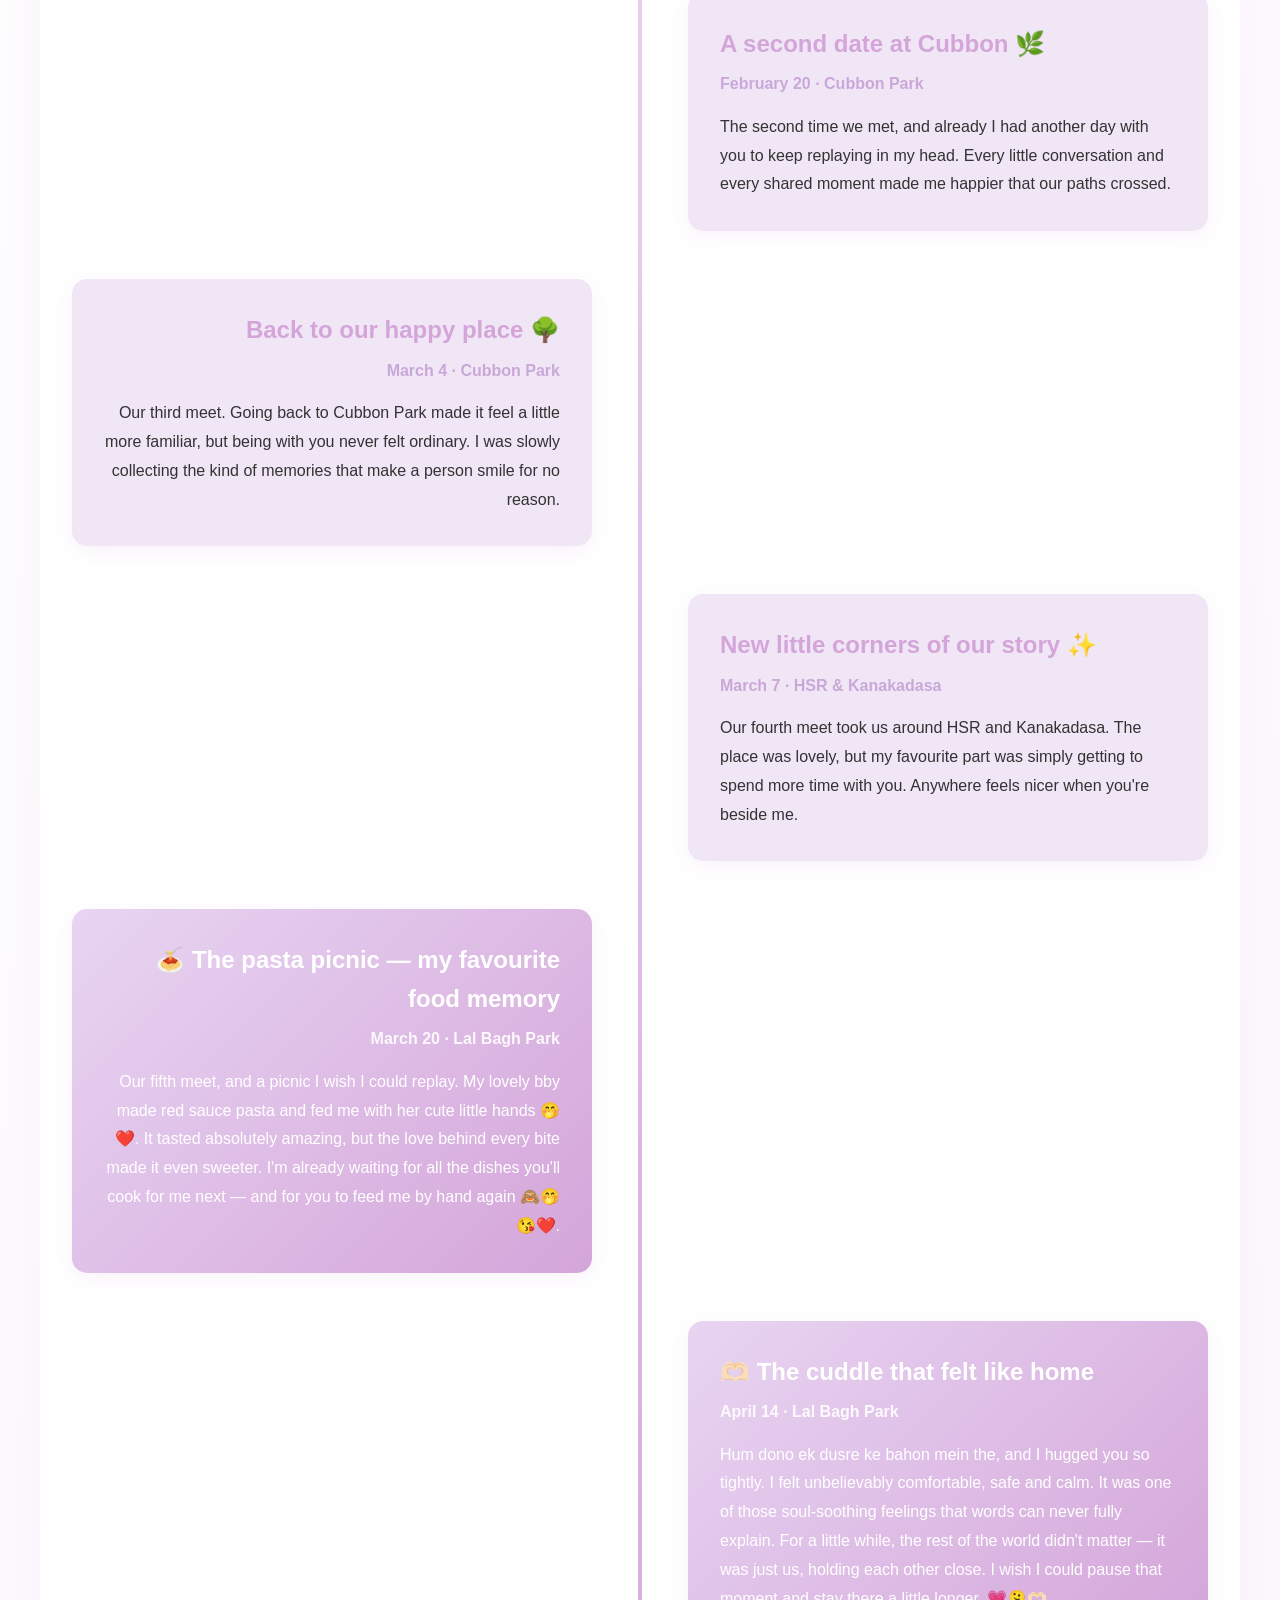
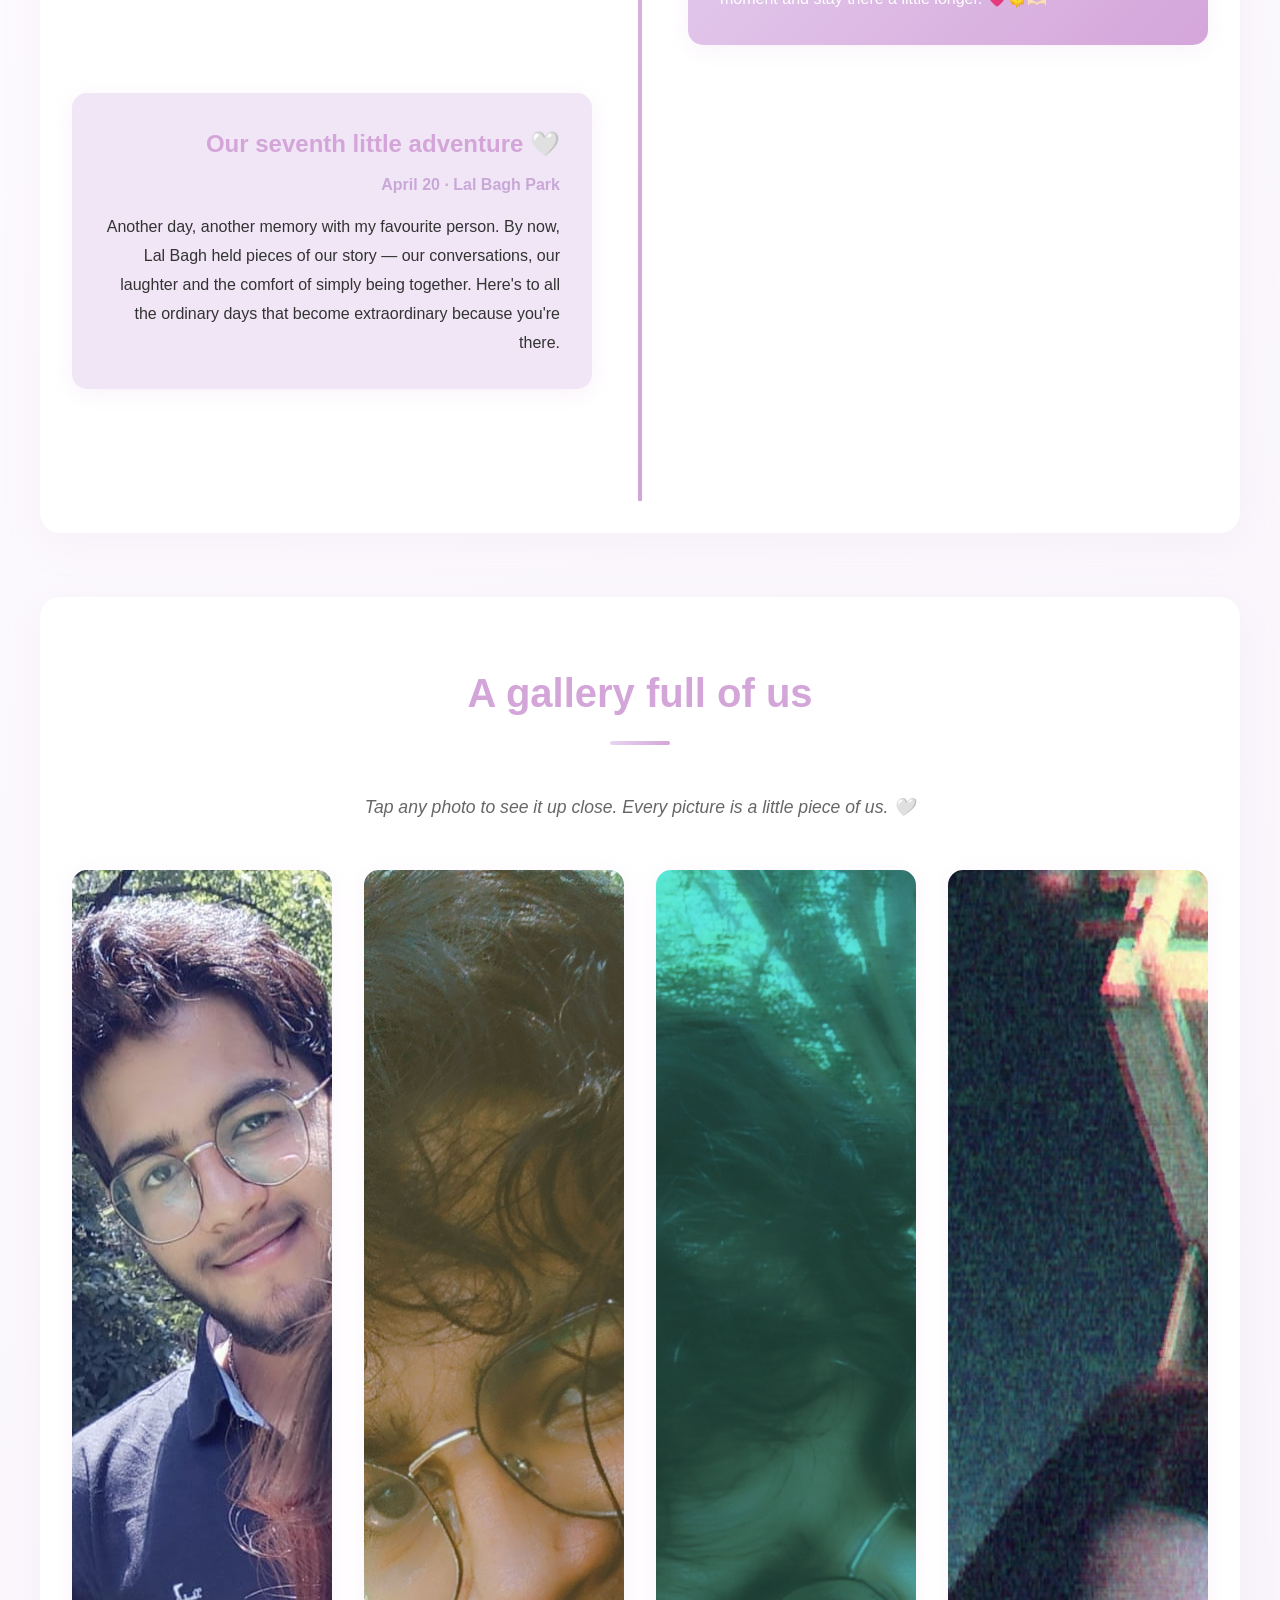
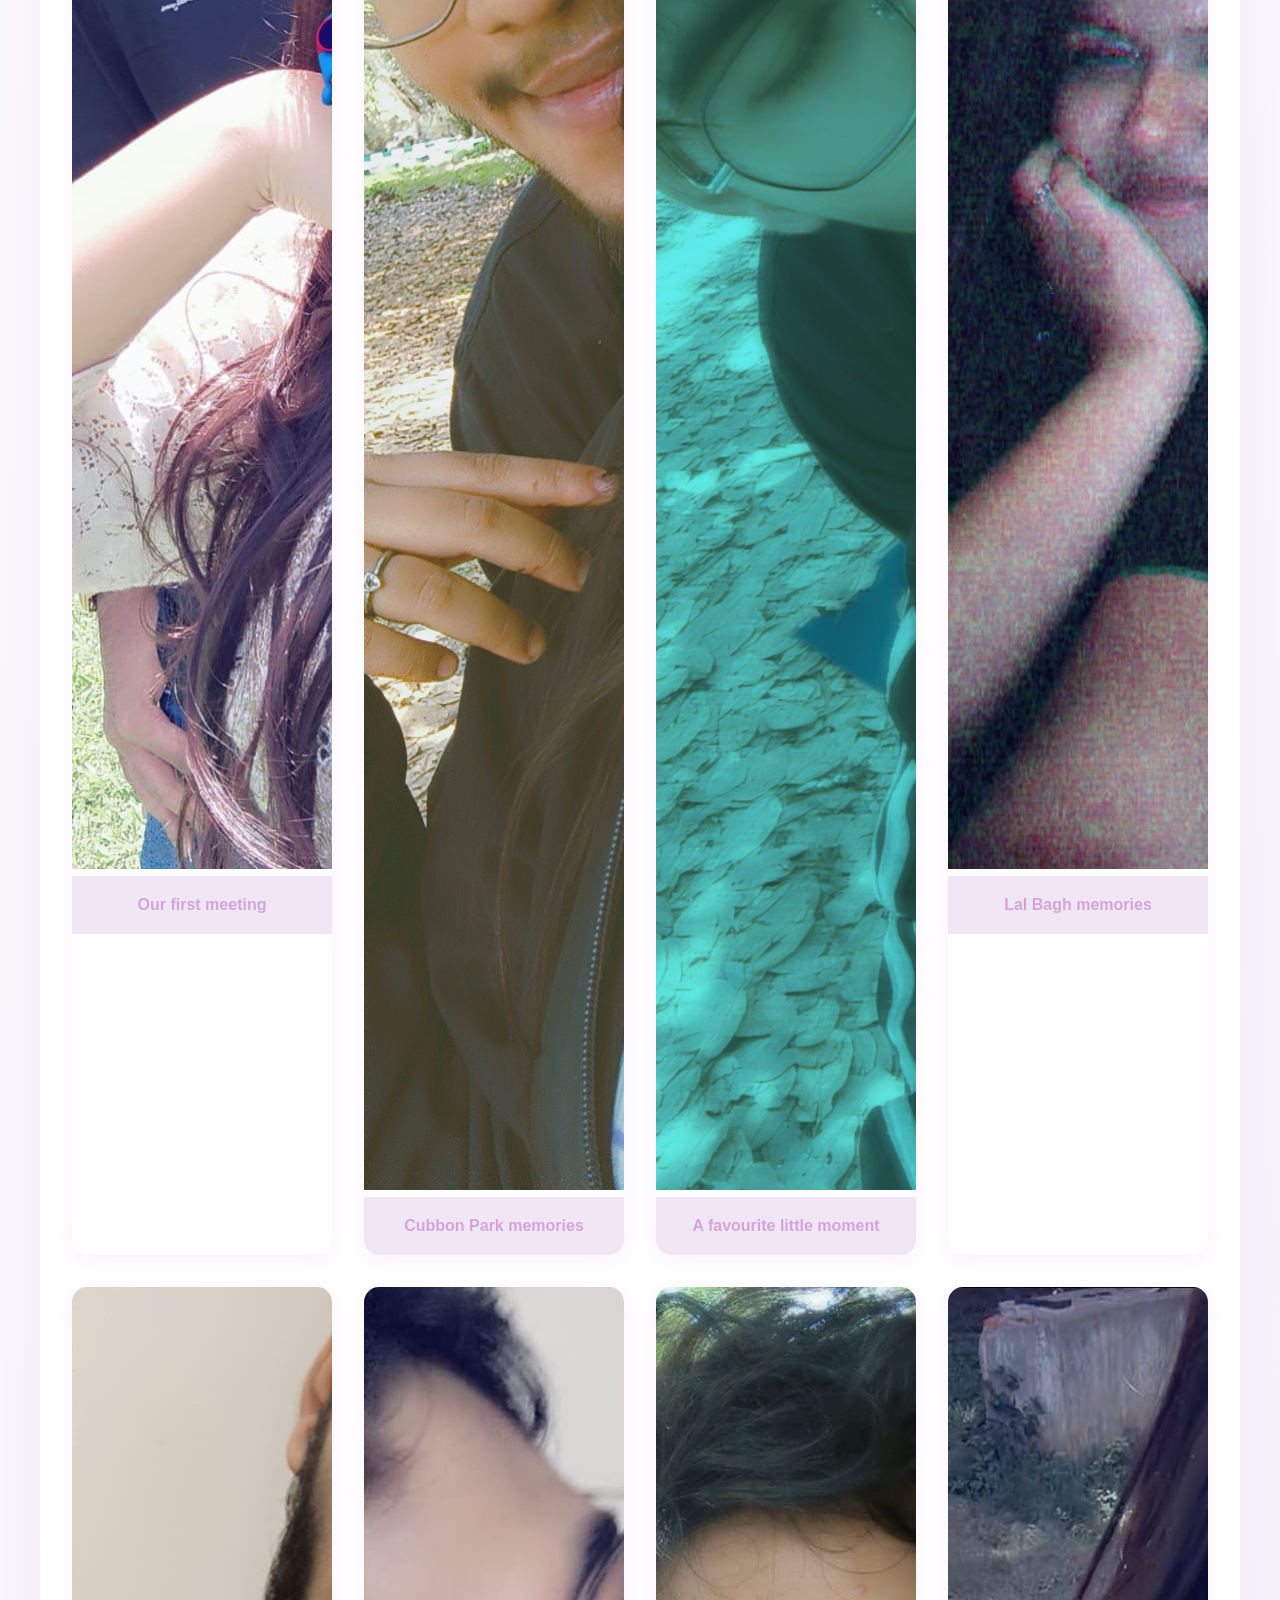
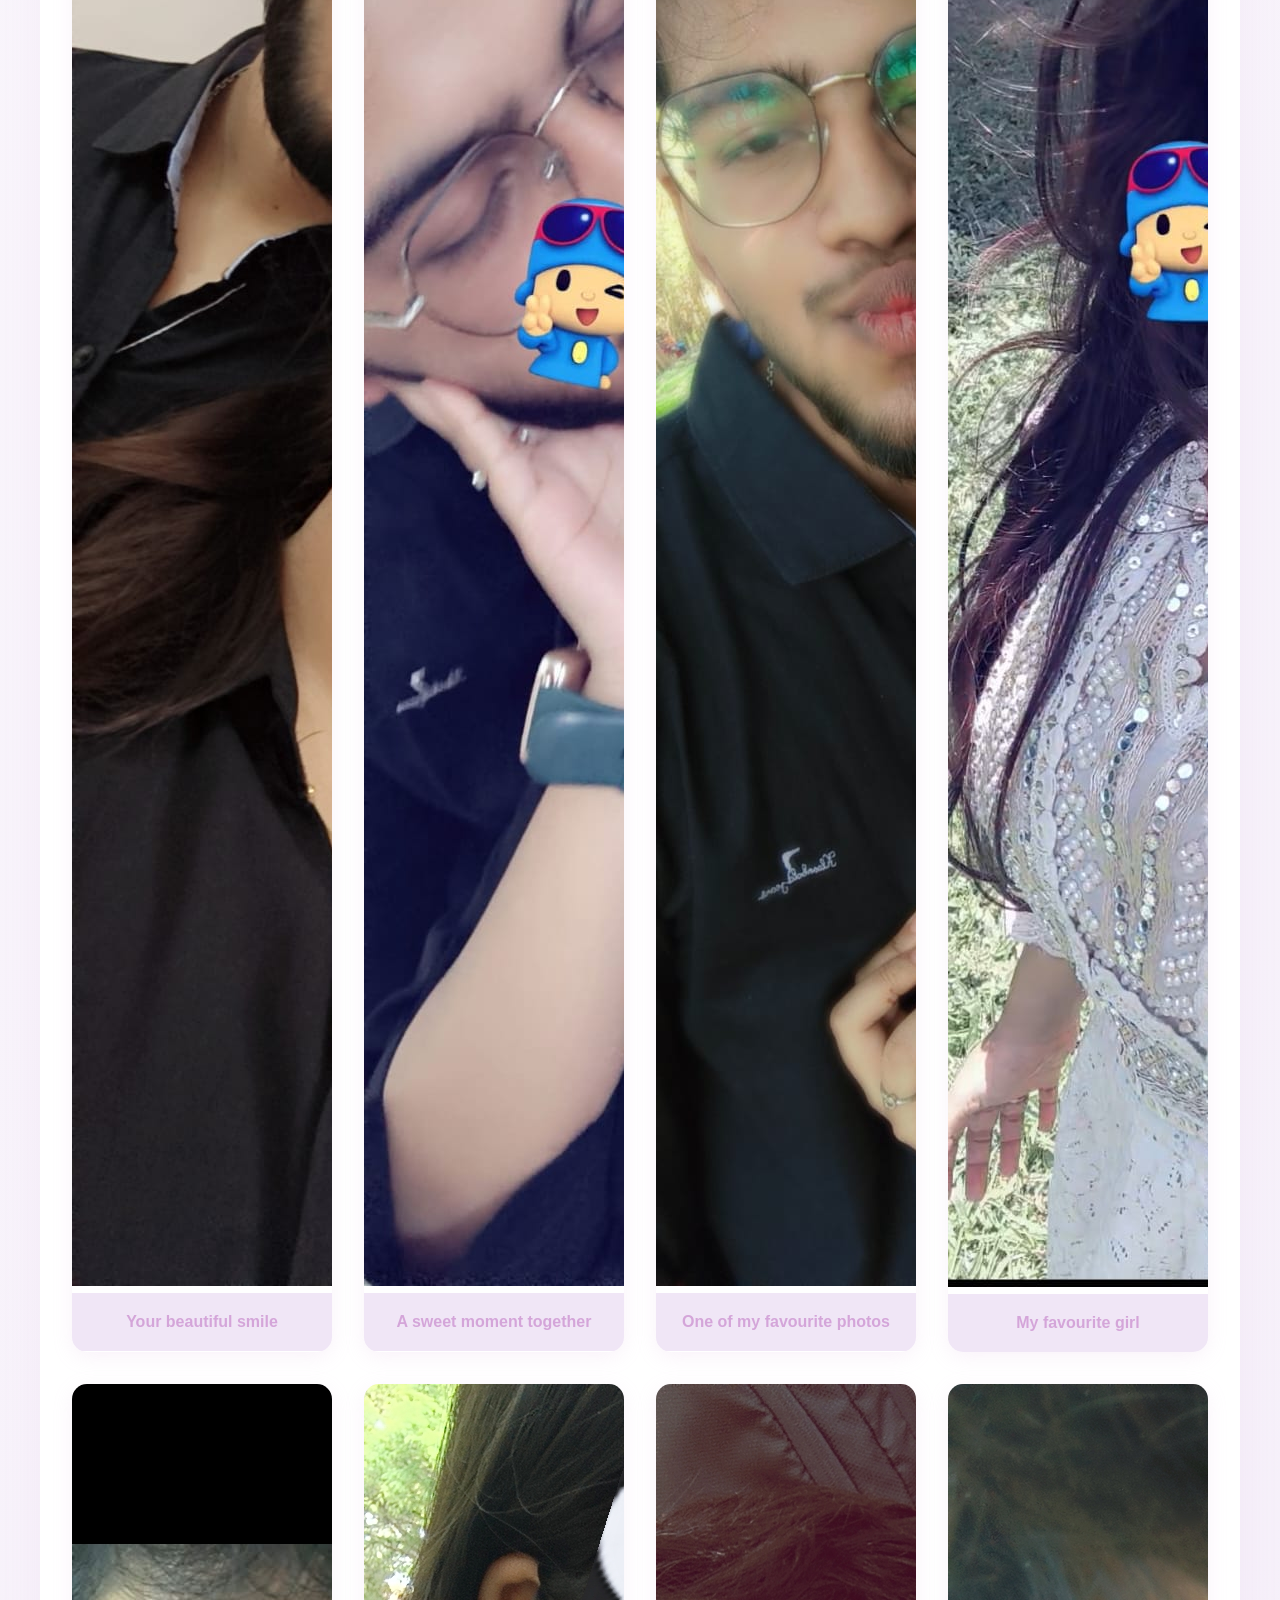
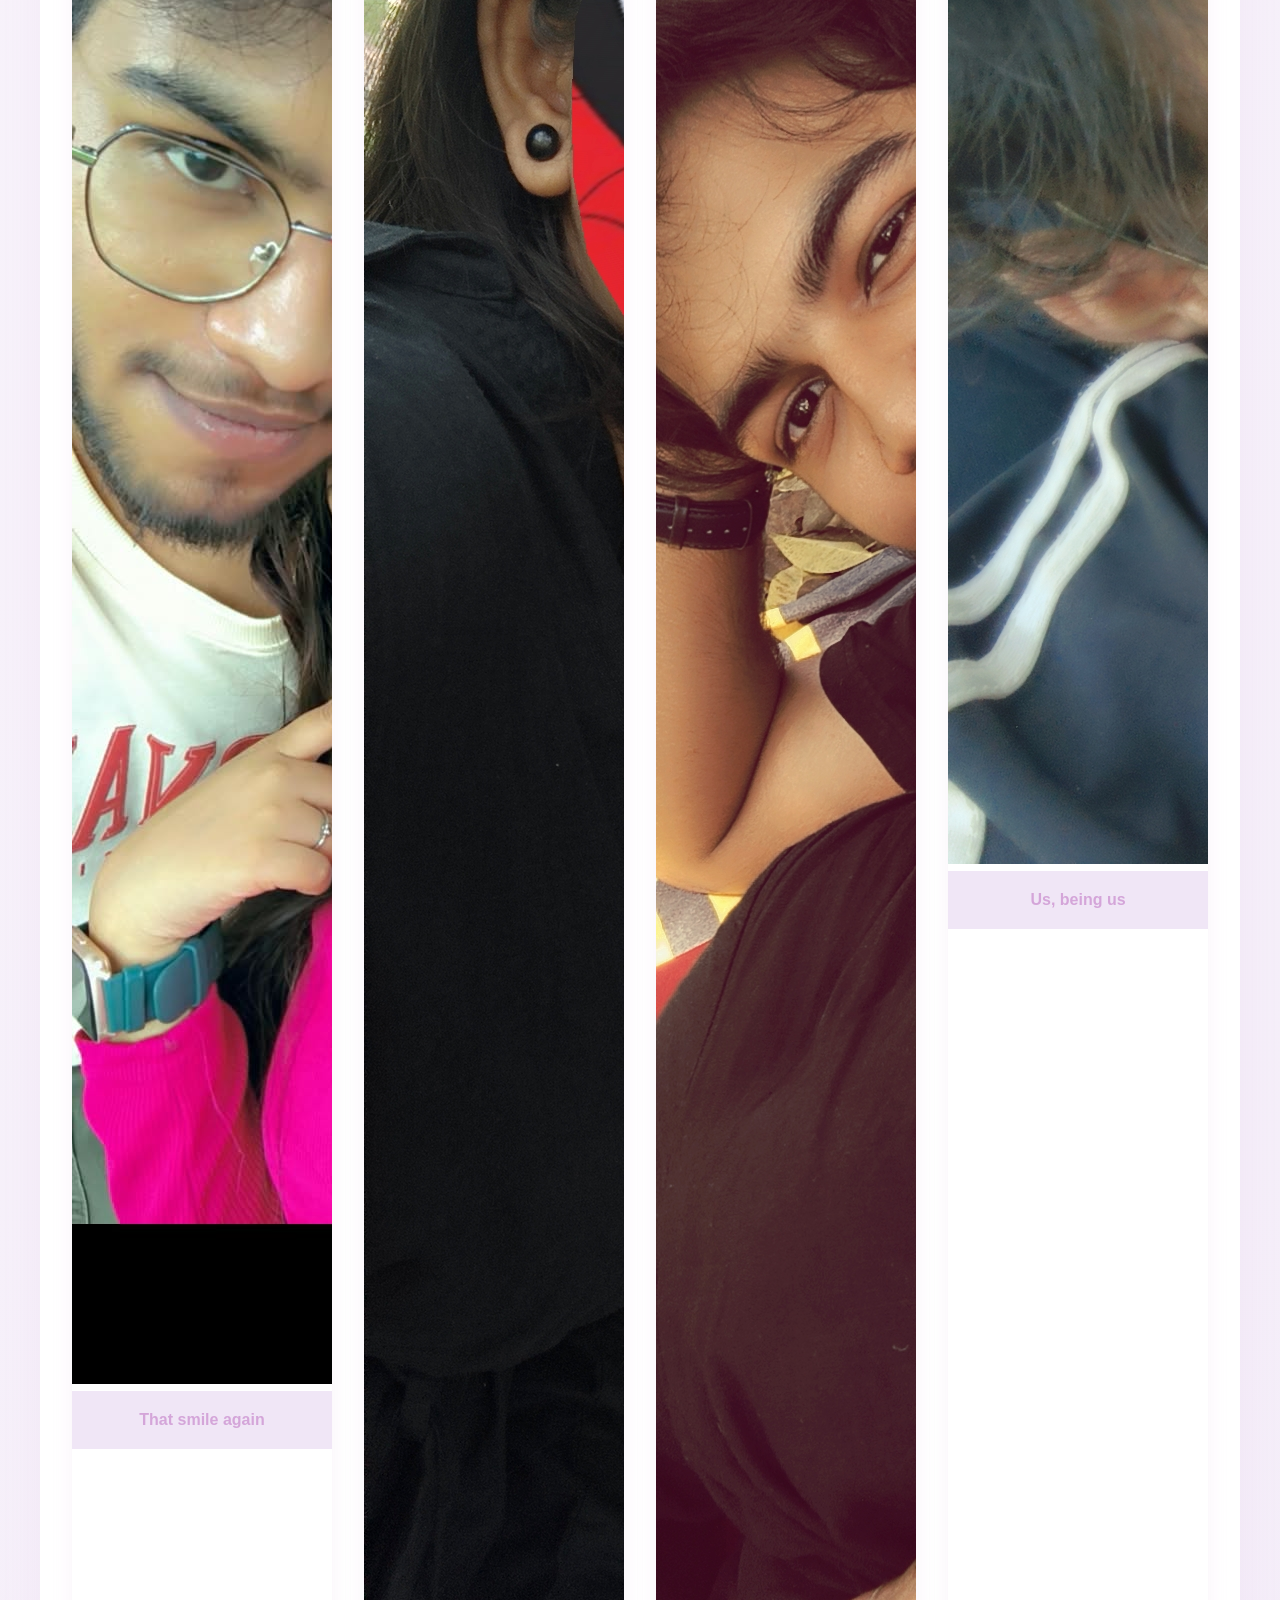
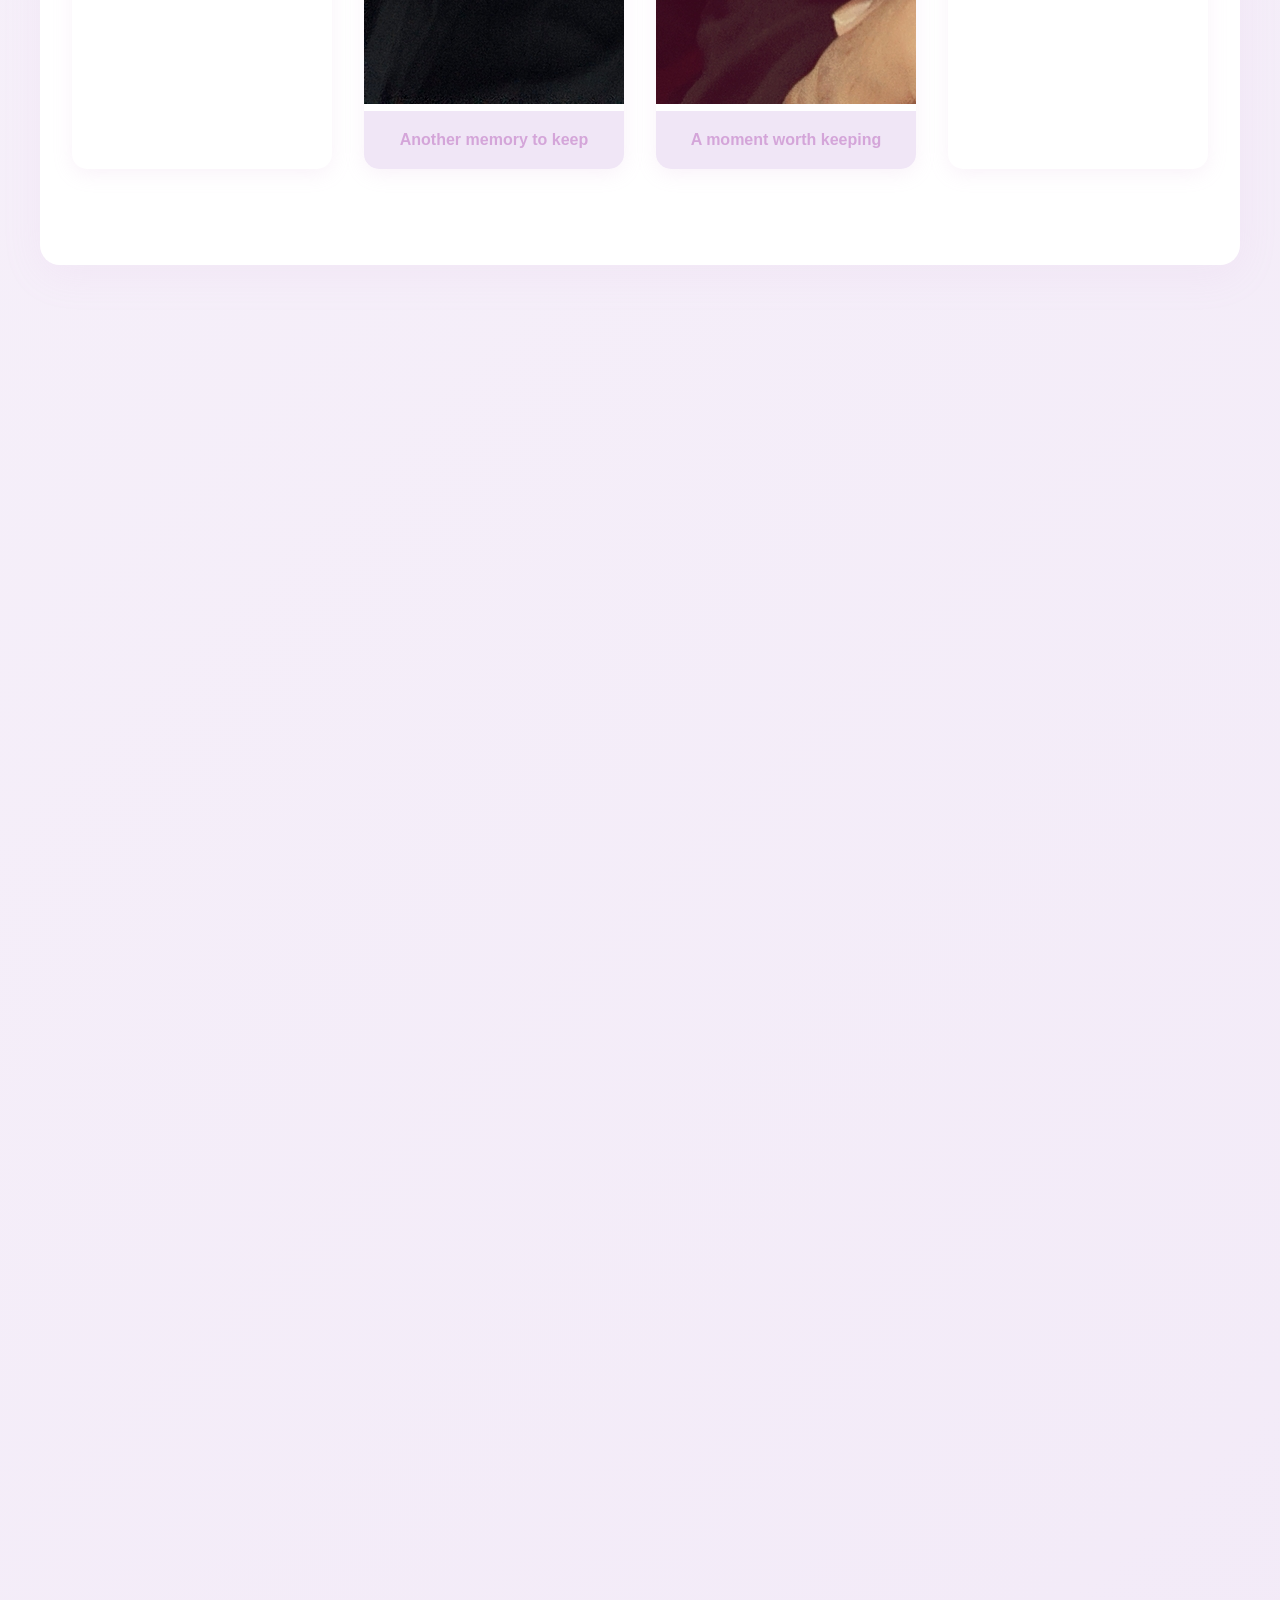
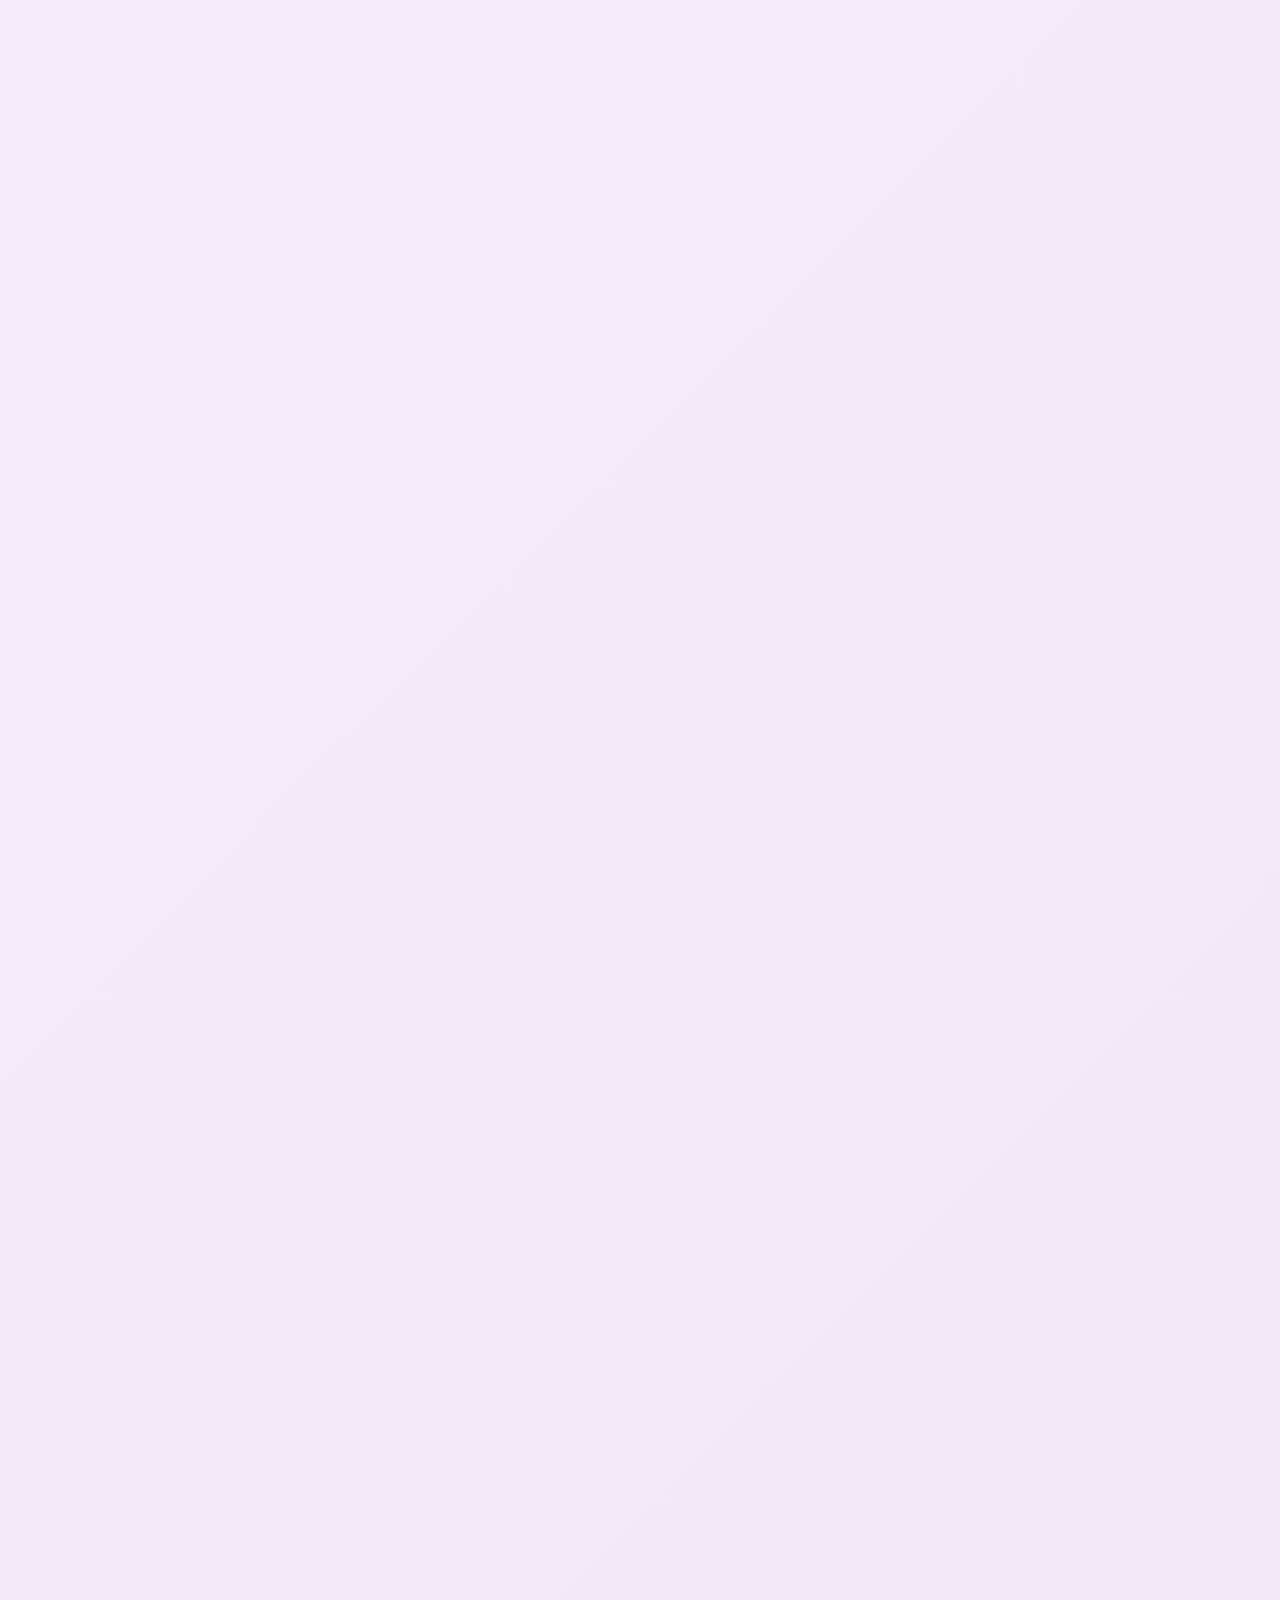
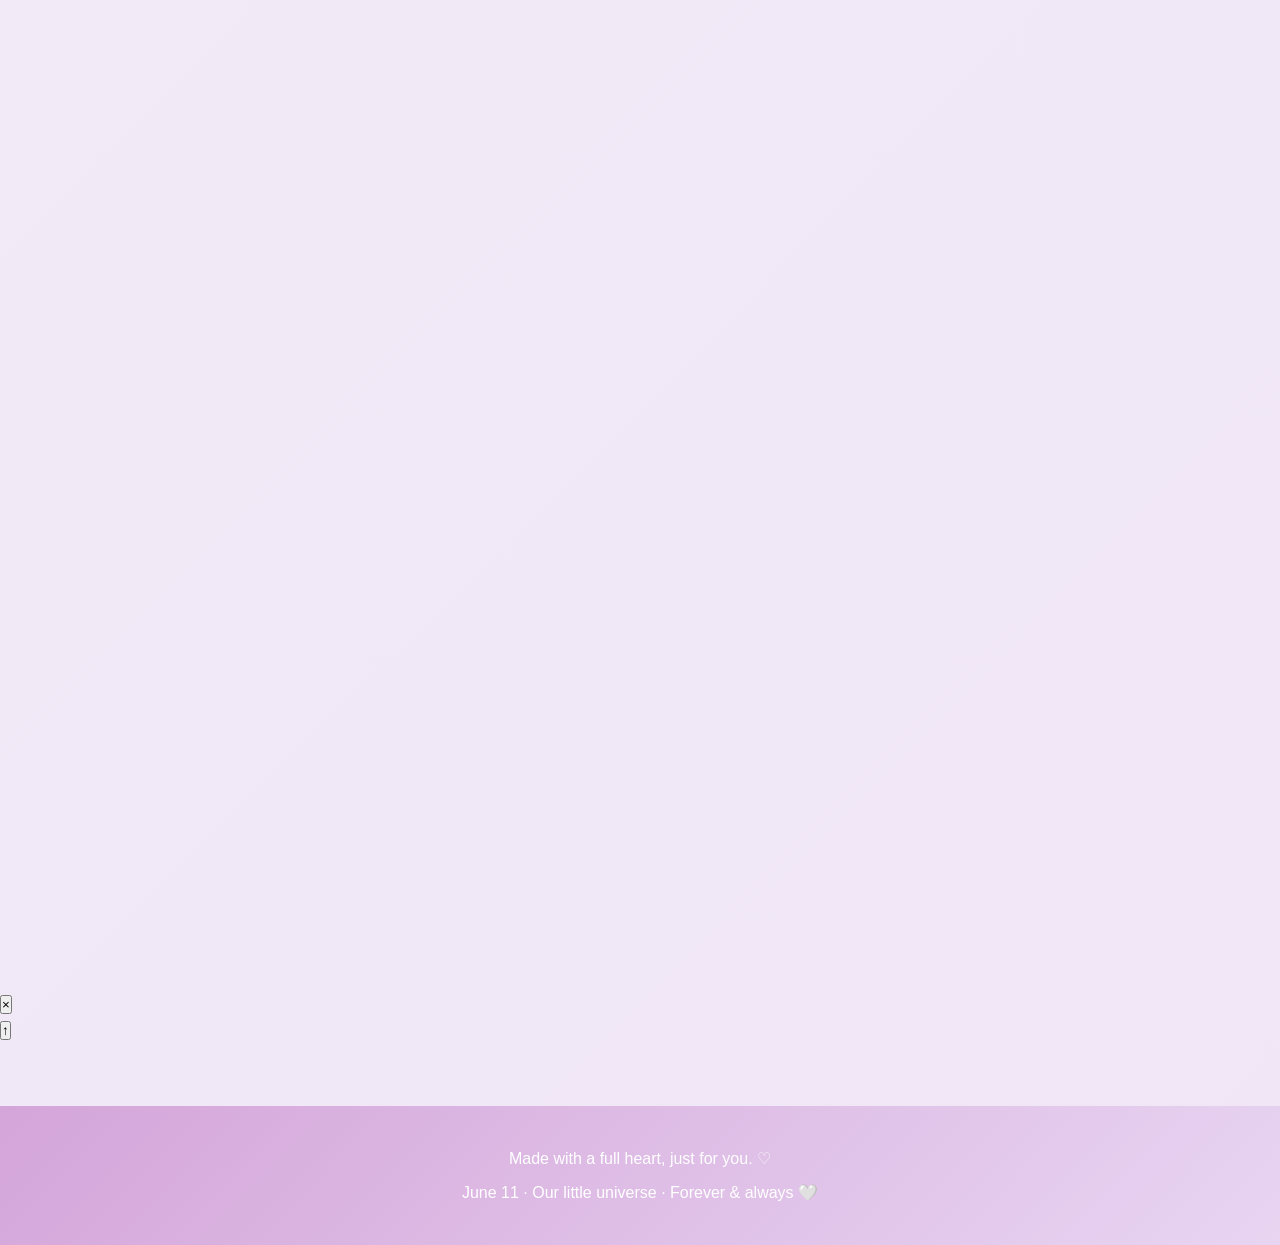
==== commit bf60279e: "Rename birthday-website-legend-index.html to index.html" ====
--- a/index.html
+++ b/index.html
@@ -1,248 +1,146 @@
 <!DOCTYPE html>
 <html lang="en">
 <head>
-<meta charset="UTF-8">
-<meta name="viewport" content="width=device-width, initial-scale=1.0">
-<title>For You ❤️</title>
+  <meta charset="UTF-8">
+  <meta name="viewport" content="width=device-width, initial-scale=1.0">
+  <meta name="theme-color" content="#f4eef9">
+  <meta name="description" content="A little digital scrapbook of our favourite memories, made with love for your birthday.">
+  <title>To My Favourite Human ♡</title>
+  <link rel="preconnect" href="https://fonts.googleapis.com">
+  <link rel="preconnect" href="https://fonts.gstatic.com" crossorigin>
+  <link rel="stylesheet" href="style.css">
+</head>
+<body>
+  <div class="progress-bar" id="progressBar"></div>
+  <nav class="navbar" aria-label="Main navigation">
+    <div class="nav-container">
+      <a class="logo" href="#welcome" style="text-decoration:none">♡ our little universe</a>
+      <button class="menu-toggle" id="menuToggle" aria-label="Open navigation" aria-expanded="false" type="button">☰</button>
+      <ul class="nav-menu" id="navMenu">
+        <li><a href="#welcome" class="nav-link">Home</a></li>
+        <li><a href="#timeline" class="nav-link">Our story</a></li>
+        <li><a href="#gallery" class="nav-link">Photos</a></li>
+        <li><a href="#messages" class="nav-link">Little notes</a></li>
+        <li><a href="#about" class="nav-link">Her favourites</a></li>
+        <li><a href="#birthday" class="nav-link">My letter</a></li>
+        <li><a href="#surprise" class="nav-link">Surprise</a></li>
+      </ul>
+      <div class="music-toggle"><button id="musicBtn" class="music-btn" type="button">♫ Play our music</button></div>
+    </div>
+  </nav>
 
-<style>
-body{
-margin:0;
-font-family:'Segoe UI',sans-serif;
-background:#faf7ff;
-}
+  <audio id="bgMusic" loop preload="none"><source src="music/laila.mpeg" type="audio/mpeg"></audio>
 
-/* INTRO */
-#intro{
-height:100vh;
-display:flex;
-justify-content:center;
-align-items:center;
-flex-direction:column;
-background:black;
-color:white;
-}
+  <section id="welcome" class="welcome">
+    <div class="welcome-content">
+      <div class="floating-hearts"><span class="heart">❤️</span><span class="heart">💜</span><span class="heart">🤍</span><span class="heart">💖</span><span class="heart">🌷</span></div>
+      <span class="eyebrow">a little love letter, made just for you</span>
+      <h1 class="welcome-title">To my favourite <span>human</span> ♡</h1>
+      <p class="welcome-subtitle">JUNE 11 · YOUR DAY, MY FAVOURITE CELEBRATION</p>
+      <p class="welcome-text">I made this tiny corner of the internet to keep our favourite moments close. Seven meet-ups, a thousand little smiles, one unforgettable pasta picnic, the warmest hugs, and so many memories still waiting for us. Happy birthday, my love. 🤍</p>
+      <div class="scroll-indicator"><span>Scroll slowly… our story is waiting ↓</span></div>
+    </div>
+  </section>
 
-/* MAIN */
-#app{display:none;padding-bottom:70px}
+  <section id="timeline" class="timeline">
+    <h2 class="section-title">Seven little dates, one big story</h2>
+    <p class="section-subtitle">Every meeting gave me another reason to look forward to the next one.</p>
+    <div class="timeline-container">
+      <article class="timeline-item left"><div class="timeline-content"><h3>Our very first meet 💗</h3><p class="date">February 14 · BTM Park</p><p class="description">Valentine's Day became extra special because it brought me to you. Our first meeting — the beginning of a story I didn't know would become so precious to me. If I could revisit one beginning, I'd choose this one again.</p></div></article>
+      <article class="timeline-item right"><div class="timeline-content"><h3>A second date at Cubbon 🌿</h3><p class="date">February 20 · Cubbon Park</p><p class="description">The second time we met, and already I had another day with you to keep replaying in my head. Every little conversation and every shared moment made me happier that our paths crossed.</p></div></article>
+      <article class="timeline-item left"><div class="timeline-content"><h3>Back to our happy place 🌳</h3><p class="date">March 4 · Cubbon Park</p><p class="description">Our third meet. Going back to Cubbon Park made it feel a little more familiar, but being with you never felt ordinary. I was slowly collecting the kind of memories that make a person smile for no reason.</p></div></article>
+      <article class="timeline-item right"><div class="timeline-content"><h3>New little corners of our story ✨</h3><p class="date">March 7 · HSR &amp; Kanakadasa</p><p class="description">Our fourth meet took us around HSR and Kanakadasa. The place was lovely, but my favourite part was simply getting to spend more time with you. Anywhere feels nicer when you're beside me.</p></div></article>
+      <article class="timeline-item left special"><div class="timeline-content"><h3>🍝 The pasta picnic — my favourite food memory</h3><p class="date">March 20 · Lal Bagh Park</p><p class="description">Our fifth meet, and a picnic I wish I could replay. My lovely bby made red sauce pasta and fed me with her cute little hands 🤭❤️. It tasted absolutely amazing, but the love behind every bite made it even sweeter. I'm already waiting for all the dishes you'll cook for me next — and for you to feed me by hand again 🙈🤭😘❤️.</p></div></article>
+      <article class="timeline-item right special"><div class="timeline-content"><h3>🫶🏻 The cuddle that felt like home</h3><p class="date">April 14 · Lal Bagh Park</p><p class="description">Hum dono ek dusre ke bahon mein the, and I hugged you so tightly. I felt unbelievably comfortable, safe and calm. It was one of those soul-soothing feelings that words can never fully explain. For a little while, the rest of the world didn't matter — it was just us, holding each other close. I wish I could pause that moment and stay there a little longer. 💗🫠🫶🏻</p></div></article>
+      <article class="timeline-item left"><div class="timeline-content"><h3>Our seventh little adventure 🤍</h3><p class="date">April 20 · Lal Bagh Park</p><p class="description">Another day, another memory with my favourite person. By now, Lal Bagh held pieces of our story — our conversations, our laughter and the comfort of simply being together. Here's to all the ordinary days that become extraordinary because you're there.</p></div></article>
+    </div>
+  </section>
 
-/* NAV BAR */
-nav{
-position:fixed;
-bottom:0;
-width:100%;
-display:flex;
-justify-content:space-around;
-background:white;
-padding:10px;
-box-shadow:0 -2px 10px rgba(0,0,0,0.1);
-}
+  <section id="gallery" class="gallery">
+    <h2 class="section-title">A gallery full of us</h2>
+    <p class="gallery-subtitle">Tap any photo to see it up close. Every picture is a little piece of us. 🤍</p>
+    <div class="gallery-grid">
+      <div class="gallery-item"><img src="images/smile1.jpeg" alt="Our first meeting" loading="lazy"><p class="gallery-caption">Our first meeting</p></div>
+      <div class="gallery-item"><img src="images/Snapchat-1618791039.jpg" alt="Cubbon Park memories" loading="lazy"><p class="gallery-caption">Cubbon Park memories</p></div>
+      <div class="gallery-item"><img src="images/Snapchat-1780260680.jpg" alt="A favourite little moment" loading="lazy"><p class="gallery-caption">A favourite little moment</p></div>
+      <div class="gallery-item"><img src="images/bubu1.jpeg" alt="Lal Bagh memories" loading="lazy"><p class="gallery-caption">Lal Bagh memories</p></div>
+      <div class="gallery-item"><img src="images/funny.jpeg" alt="Your beautiful smile" loading="lazy"><p class="gallery-caption">Your beautiful smile</p></div>
+      <div class="gallery-item"><img src="images/kiss.jpeg" alt="A sweet moment together" loading="lazy"><p class="gallery-caption">A sweet moment together</p></div>
+      <div class="gallery-item"><img src="images/uss3.jpeg" alt="One of my favourite photos" loading="lazy"><p class="gallery-caption">One of my favourite photos</p></div>
+      <div class="gallery-item"><img src="images/her.jpeg" alt="My favourite girl" loading="lazy"><p class="gallery-caption">My favourite girl</p></div>
+      <div class="gallery-item"><img src="images/smile2.jpeg" alt="That smile again" loading="lazy"><p class="gallery-caption">That smile again</p></div>
+      <div class="gallery-item"><img src="images/Snapchat-1696943366.jpg" alt="Another memory to keep" loading="lazy"><p class="gallery-caption">Another memory to keep</p></div>
+      <div class="gallery-item"><img src="images/Snapchat-439945114.jpg" alt="A moment worth keeping" loading="lazy"><p class="gallery-caption">A moment worth keeping</p></div>
+      <div class="gallery-item"><img src="images/IMG_20260503_112731.jpg" alt="Us, being us" loading="lazy"><p class="gallery-caption">Us, being us</p></div>
+    </div>
+  </section>
 
-nav button{
-background:none;
-border:none;
-font-size:18px;
-}
+  <section id="messages" class="messages">
+    <h2 class="section-title">Little things I want you to know</h2>
+    <p class="section-subtitle">A few notes from a heart that has a lot to say about you.</p>
+    <div class="messages-grid">
+      <article class="message-card"><p class="message-text">“You are my favourite notification, but getting to see you in person will always be better than any message on my screen.”</p><p class="message-label">💕 My favourite person</p></article>
+      <article class="message-card"><p class="message-text">“I hope you never forget how beautiful you are — not just in the way you look, but in the way you care, laugh, love and make little moments special.”</p><p class="message-label">🤍 A little reminder</p></article>
+      <article class="message-card"><p class="message-text">“If I could keep one feeling in a tiny bottle, it would be the peace I felt when I was holding you close at Lal Bagh.”</p><p class="message-label">🫶🏻 My safe place</p></article>
+      <article class="message-card"><p class="message-text">“I am still thinking about that red sauce pasta. The recipe was lovely, but the chef feeding me was my favourite part. More picnics, please!”</p><p class="message-label">🍝 Official pasta fan</p></article>
+      <article class="message-card"><p class="message-text">“I want to be there for your big achievements, your random stories, your sleepy days, your silly jokes and all the little things in between.”</p><p class="message-label">✨ For all your days</p></article>
+      <article class="message-card"><p class="message-text">“Thank you for every meet, every hug, every smile and every memory. We have so many pages left to write, and I can't wait.”</p><p class="message-label">💗 More memories ahead</p></article>
+    </div>
+  </section>
 
-/* PAGES */
-.page{display:none;padding:20px}
-.active{display:block}
+  <section id="about" class="about">
+    <h2 class="section-title">A few of your favourite things</h2>
+    <p class="section-subtitle">Little details about you that I never want to forget.</p>
+    <div class="favorites-grid">
+      <article class="favorite-item"><div class="favorite-icon">🍛</div><h3>Favourite food</h3><p>Biryani</p><p class="favorite-note">One biryani date with you, please. Actually, make it many.</p></article>
+      <article class="favorite-item"><div class="favorite-icon">🤍💜</div><h3>Favourite colours</h3><p>White &amp; lavender</p><p class="favorite-note">Soft, lovely colours for my soft, lovely girl.</p></article>
+      <article class="favorite-item"><div class="favorite-icon">🌷</div><h3>Favourite flower</h3><p>Tulip</p><p class="favorite-note">A tulip for the girl who makes my days bloom.</p></article>
+      <article class="favorite-item"><div class="favorite-icon">🦢</div><h3>Favourite bird</h3><p>Swan</p><p class="favorite-note">Graceful and beautiful — just like you.</p></article>
+    </div>
+  </section>
 
-/* CARD */
-.card{
-background:white;
-padding:20px;
-border-radius:15px;
-margin-bottom:15px;
-box-shadow:0 4px 10px rgba(0,0,0,0.05);
-}
+  <section class="special-moments">
+    <h2 class="section-title">Two memories I keep close</h2>
+    <p class="section-subtitle">Some moments are too precious to fit into a date on a timeline.</p>
+    <div class="moments-container">
+      <article class="moment-card"><h3>🍝 The pasta picnic</h3><p>My lovely bby cooked red sauce pasta for our picnic and fed me with her cute little hands. It tasted amazing, but what made it unforgettable was the affection in that little gesture. I felt cared for in the sweetest way. I am officially looking forward to your next homemade dish — and yes, I would love to be fed by hand again 🤭❤️.</p></article>
+      <article class="moment-card"><h3>🫠 The comfort of your arms</h3><p>On April 14, we cuddled so much and held each other close. I hugged you tightly and felt a kind of comfort that is difficult to explain. It was peaceful, warm and soul-soothing — the sort of moment that makes you wish time would slow down. Thank you for making a simple hug feel like home. 💗🫶🏻</p></article>
+    </div>
+  </section>
 
-/* CHAT */
-.msg{
-padding:10px;
-border-radius:10px;
-margin:5px;
-max-width:70%;
-}
-.left{background:#eee}
-.right{background:#d9b3ff;margin-left:auto}
+  <section id="birthday" class="birthday-wish">
+    <h2 class="section-title">A letter for your birthday</h2>
+    <p class="section-subtitle">Read this whenever you need a reminder of how loved you are.</p>
+    <div class="wish-content">
+      <p>My dearest love,</p>
+      <p>Happy birthday, bby. ❤️ I hope today brings you the kind of happiness that stays with you long after the candles are blown out. You deserve gentle days, exciting adventures, peaceful nights, big achievements and all the little things that make your heart smile.</p>
+      <p>I keep thinking about how our story began on February 14 at BTM Park, and how seven meet-ups slowly turned into memories I treasure. From Cubbon Park to HSR, Kanakadasa and Lal Bagh, every place became special because I got to experience it with you.</p>
+      <p>I love the little details that make you you — your favourite biryani, your love for white and lavender, tulips and swans. I love remembering the pasta you made for me, the way you fed me, and the comfort of being wrapped in your arms. Those moments may look simple from the outside, but they mean so much to me.</p>
+      <p>My wish for you is that you keep smiling, keep growing, keep chasing everything your heart wants, and never doubt how special you are. I hope I get to cheer for you, support you, make you laugh, share more meals, visit more places and collect countless little memories with you.</p>
+      <p>Thank you for being part of my life and for making these memories with me. This website is just a small way of saying that I remember, I appreciate, and I cherish us.</p>
+      <p>Happy birthday once again, my lovely bby. Here's to you, to us, and to all the beautiful chapters still waiting for us. 🤍💜</p>
+      <p class="signature">Forever yours,<br>Your favourite person (I hope) 🤭❤️</p>
+    </div>
+  </section>
 
-/* GALLERY */
-.gallery{
-display:flex;
-overflow-x:scroll;
-}
-.gallery img{
-width:80%;
-margin-right:10px;
-border-radius:15px;
-}
+  <section id="surprise" class="surprise">
+    <h2 class="section-title">One last little surprise…</h2>
+    <p class="section-subtitle">I saved one more message just for you.</p>
+    <div class="surprise-container">
+      <button id="surpriseBtn" class="surprise-btn" type="button">💝 Open your little surprise</button>
+      <div id="surpriseContent" class="surprise-content hidden">
+        <div class="surprise-message"><h3>In case I haven't said it enough…</h3><p>You are loved. You are appreciated. You make ordinary days feel special, and I am grateful for every moment we get to share.</p><p>And if you ever ask me where I want to go next, my answer will probably be: anywhere, as long as it's with you. 🥹💗</p><p><strong>Happy birthday, my favourite girl. I love you. ♡</strong></p><div class="confetti-animation"><span class="confetti">❤️</span><span class="confetti">💜</span><span class="confetti">🤍</span><span class="confetti">💖</span><span class="confetti">🌷</span><span class="confetti">✨</span><span class="confetti">🦢</span></div></div>
+      </div>
+    </div>
+  </section>
 
-/* FINAL SCREEN */
-#finalScreen{
-display:none;
-position:fixed;
-top:0;
-left:0;
-width:100%;
-height:100%;
-background:black;
-color:white;
-justify-content:center;
-align-items:center;
-flex-direction:column;
-z-index:10;
-}
-
-/* HEARTS */
-.heart{
-position:fixed;
-bottom:0;
-animation:up 6s linear infinite;
-}
-@keyframes up{
-to{transform:translateY(-100vh);opacity:0}
-}
-</style>
-</head>
-
-<body>
-
-<!-- INTRO -->
-<div id="intro">
-<h1>For Someone Special ❤️</h1>
-<button onclick="enter()">Tap to Enter</button>
-</div>
-
-<!-- APP -->
-<div id="app">
-
-<!-- HOME -->
-<div id="home" class="page active">
-<div class="card">
-<h2>Happy Birthday ❤️</h2>
-<p id="typing"></p>
-</div>
-</div>
-
-<!-- CHAT -->
-<div id="chat" class="page">
-<div class="card" id="chatBox"></div>
-</div>
-
-<!-- GALLERY -->
-<div id="gallery" class="page">
-<div class="gallery">
-<img src="img1.jpg">
-<img src="img2.jpg">
-<img src="img3.jpg">
-</div>
-</div>
-
-<!-- LETTER -->
-<div id="letter" class="page">
-<div class="card">
-<p>
-You came into my life and changed everything...  
-You are my peace, my happiness, my home ❤️  
-I still remember every moment, every hug...  
-And I promise… this is just the beginning of forever 🫶🏻  
-</p>
-</div>
-</div>
-
-<!-- NAV -->
-<nav>
-<button onclick="show('home')">🏠</button>
-<button onclick="show('chat')">💬</button>
-<button onclick="show('gallery')">📸</button>
-<button onclick="show('letter')">💌</button>
-<button onclick="final()">🎁</button>
-</nav>
-
-</div>
-
-<!-- FINAL -->
-<div id="finalScreen">
-<h1>I LOVE YOU ❤️</h1>
-<p>Forever and Always 🫶🏻</p>
-</div>
-
-<!-- MUSIC -->
-<audio id="music" loop>
-<source src="music.mp3">
-</audio>
-
-<script>
-
-/* ENTER */
-function enter(){
-intro.style.display="none";
-app.style.display="block";
-music.play();
-type();
-chatFlow();
-}
-
-/* NAV */
-function show(id){
-document.querySelectorAll('.page').forEach(p=>p.classList.remove('active'));
-document.getElementById(id).classList.add('active');
-}
-
-/* TYPING */
-let text="You are the best thing that ever happened to me ❤️";
-let i=0;
-function type(){
-let t=document.getElementById("typing");
-let int=setInterval(()=>{
-t.innerHTML+=text[i];
-i++;
-if(i>=text.length)clearInterval(int);
-},50);
-}
-
-/* CHAT */
-let msgs=[
-["Hi ❤️","left"],
-["14 Feb… best day ever","right"],
-["Cubbon park memories 💫","left"],
-["Your hugs = home 🫠","right"]
-];
-function chatFlow(){
-let box=document.getElementById("chatBox");
-let i=0;
-let int=setInterval(()=>{
-if(i>=msgs.length)return clearInterval(int);
-let d=document.createElement("div");
-d.className="msg "+msgs[i][1];
-d.innerText=msgs[i][0];
-box.appendChild(d);
-i++;
-},1000);
-}
-
-/* FINAL */
-function final(){
-document.getElementById("finalScreen").style.display="flex";
-}
-
-/* HEARTS */
-setInterval(()=>{
-let h=document.createElement("div");
-h.className="heart";
-h.innerHTML="💜";
-h.style.left=Math.random()*100+"vw";
-document.body.appendChild(h);
-setTimeout(()=>h.remove(),6000);
-},400);
-
-/* BDAY MODE */
-let today=new Date();
-if(today.getDate()==11 && today.getMonth()==5){
-document.body.style.background="black";
-}
-</script>
-
+  <div class="lightbox" id="lightbox" aria-hidden="true" role="dialog" aria-label="Photo viewer">
+    <button class="lightbox-close" type="button" aria-label="Close photo">×</button>
+    <img id="lightboxImage" src="" alt="">
+    <p class="lightbox-caption" id="lightboxCaption"></p>
+  </div>
+  <button class="back-top" id="backTop" type="button" aria-label="Back to top">↑</button>
+  <footer class="footer"><p>Made with a full heart, just for you. ♡</p><p>June 11 · Our little universe · Forever &amp; always 🤍</p></footer>
+  <script src="script.js" defer></script>
 </body>
 </html>
--- a/style.css
+++ b/style.css
@@ -0,0 +1,868 @@
+/* ==================== VARIABLES & RESET ==================== */
+:root {
+    --primary-color: #e8d5f2;
+    --secondary-color: #f5f5f5;
+    --accent-color: #d4a5d9;
+    --text-dark: #333333;
+    --text-light: #666666;
+    --white: #ffffff;
+    --lavender-light: #f0e6f6;
+    --lavender-dark: #c9a8d8;
+    --rose: #ff69b4;
+    --transition: all 0.3s ease;
+}
+
+* {
+    margin: 0;
+    padding: 0;
+    box-sizing: border-box;
+}
+
+html {
+    scroll-behavior: smooth;
+}
+
+body {
+    font-family: 'Segoe UI', Tahoma, Geneva, Verdana, sans-serif;
+    line-height: 1.6;
+    color: var(--text-dark);
+    background: linear-gradient(135deg, var(--white) 0%, var(--lavender-light) 100%);
+    min-height: 100vh;
+}
+
+/* ==================== NAVIGATION ==================== */
+.navbar {
+    position: fixed;
+    top: 0;
+    width: 100%;
+    background: rgba(255, 255, 255, 0.95);
+    backdrop-filter: blur(10px);
+    box-shadow: 0 2px 20px rgba(212, 165, 217, 0.1);
+    z-index: 1000;
+    padding: 1rem 0;
+}
+
+.nav-container {
+    max-width: 1200px;
+    margin: 0 auto;
+    display: flex;
+    justify-content: space-between;
+    align-items: center;
+    padding: 0 2rem;
+}
+
+.logo {
+    font-size: 1.5rem;
+    font-weight: bold;
+    color: var(--accent-color);
+    text-decoration: none;
+}
+
+.nav-menu {
+    display: flex;
+    list-style: none;
+    gap: 2rem;
+    flex-wrap: wrap;
+}
+
+.nav-link {
+    color: var(--text-dark);
+    text-decoration: none;
+    font-weight: 500;
+    transition: var(--transition);
+    position: relative;
+}
+
+.nav-link:hover {
+    color: var(--accent-color);
+}
+
+.nav-link::after {
+    content: '';
+    position: absolute;
+    bottom: -5px;
+    left: 0;
+    width: 0;
+    height: 2px;
+    background: var(--accent-color);
+    transition: width 0.3s ease;
+}
+
+.nav-link:hover::after {
+    width: 100%;
+}
+
+.music-toggle {
+    margin-left: auto;
+}
+
+.music-btn {
+    background: linear-gradient(135deg, var(--primary-color), var(--accent-color));
+    border: none;
+    padding: 0.7rem 1.5rem;
+    border-radius: 25px;
+    cursor: pointer;
+    font-weight: 600;
+    color: var(--white);
+    transition: var(--transition);
+    box-shadow: 0 4px 15px rgba(212, 165, 217, 0.3);
+}
+
+.music-btn:hover {
+    transform: translateY(-2px);
+    box-shadow: 0 6px 20px rgba(212, 165, 217, 0.4);
+}
+
+.music-btn.playing {
+    animation: pulse 1s infinite;
+}
+
+@keyframes pulse {
+    0%, 100% { transform: scale(1); }
+    50% { transform: scale(1.05); }
+}
+
+/* ==================== WELCOME SECTION ==================== */
+.welcome {
+    min-height: 100vh;
+    display: flex;
+    align-items: center;
+    justify-content: center;
+    background: linear-gradient(135deg, var(--white) 0%, var(--lavender-light) 100%);
+    position: relative;
+    overflow: hidden;
+    margin-top: 60px;
+}
+
+.welcome-content {
+    text-align: center;
+    z-index: 2;
+    animation: fadeInUp 1s ease;
+}
+
+.welcome-title {
+    font-size: 4rem;
+    color: var(--accent-color);
+    margin-bottom: 1rem;
+    font-weight: 700;
+    text-shadow: 2px 2px 4px rgba(212, 165, 217, 0.1);
+    animation: scaleIn 1s ease;
+}
+
+.welcome-subtitle {
+    font-size: 1.8rem;
+    color: var(--lavender-dark);
+    margin-bottom: 2rem;
+    font-weight: 300;
+}
+
+.welcome-text {
+    font-size: 1.1rem;
+    color: var(--text-light);
+    max-width: 600px;
+    margin: 0 auto 3rem;
+    line-height: 1.8;
+    animation: fadeInUp 1.2s ease;
+}
+
+.floating-hearts {
+    position: absolute;
+    width: 100%;
+    height: 100%;
+    top: 0;
+    left: 0;
+    pointer-events: none;
+}
+
+.heart {
+    position: absolute;
+    font-size: 2rem;
+    animation: float 6s ease-in-out infinite;
+    opacity: 0.6;
+}
+
+.heart:nth-child(1) { left: 10%; animation-delay: 0s; }
+.heart:nth-child(2) { left: 20%; animation-delay: 1s; }
+.heart:nth-child(3) { left: 50%; animation-delay: 2s; }
+.heart:nth-child(4) { left: 80%; animation-delay: 1.5s; }
+.heart:nth-child(5) { left: 90%; animation-delay: 2.5s; }
+
+@keyframes float {
+    0%, 100% { transform: translateY(0) rotate(0deg); opacity: 0.6; }
+    50% { transform: translateY(-30px) rotate(10deg); opacity: 1; }
+}
+
+.scroll-indicator {
+    animation: bounce 2s infinite;
+    font-size: 1.2rem;
+    color: var(--accent-color);
+    margin-top: 2rem;
+}
+
+@keyframes bounce {
+    0%, 100% { transform: translateY(0); }
+    50% { transform: translateY(10px); }
+}
+
+/* ==================== SECTION STYLES ==================== */
+section {
+    padding: 6rem 2rem;
+    max-width: 1200px;
+    margin: 0 auto;
+}
+
+.section-title {
+    font-size: 2.5rem;
+    color: var(--accent-color);
+    text-align: center;
+    margin-bottom: 3rem;
+    position: relative;
+    animation: fadeInDown 0.8s ease;
+}
+
+.section-title::after {
+    content: '';
+    display: block;
+    width: 60px;
+    height: 4px;
+    background: linear-gradient(90deg, var(--primary-color), var(--accent-color));
+    margin: 1rem auto 0;
+    border-radius: 2px;
+}
+
+/* ==================== TIMELINE SECTION ==================== */
+.timeline {
+    background: var(--white);
+    border-radius: 20px;
+    padding: 4rem 2rem;
+    margin: 4rem auto;
+    box-shadow: 0 10px 40px rgba(212, 165, 217, 0.1);
+}
+
+.timeline-container {
+    position: relative;
+    padding: 2rem 0;
+}
+
+.timeline-container::before {
+    content: '';
+    position: absolute;
+    left: 50%;
+    transform: translateX(-50%);
+    width: 4px;
+    height: 100%;
+    background: linear-gradient(180deg, var(--primary-color), var(--accent-color));
+}
+
+.timeline-item {
+    margin-bottom: 3rem;
+    animation: fadeInUp 0.8s ease;
+}
+
+.timeline-item.left {
+    margin-left: 0;
+    margin-right: 50%;
+    padding-right: 3rem;
+    text-align: right;
+}
+
+.timeline-item.right {
+    margin-left: 50%;
+    margin-right: 0;
+    padding-left: 3rem;
+    text-align: left;
+}
+
+.timeline-content {
+    background: var(--lavender-light);
+    padding: 2rem;
+    border-radius: 15px;
+    position: relative;
+    transition: var(--transition);
+    box-shadow: 0 5px 20px rgba(212, 165, 217, 0.15);
+}
+
+.timeline-content:hover {
+    transform: translateY(-5px);
+    box-shadow: 0 10px 30px rgba(212, 165, 217, 0.25);
+}
+
+.timeline-item::before {
+    content: '';
+    position: absolute;
+    top: 2rem;
+    width: 20px;
+    height: 20px;
+    background: var(--white);
+    border: 4px solid var(--accent-color);
+    border-radius: 50%;
+    left: 50%;
+    transform: translateX(-50%);
+    z-index: 10;
+}
+
+.timeline-item.special .timeline-content {
+    background: linear-gradient(135deg, var(--primary-color), var(--accent-color));
+    color: var(--white);
+}
+
+.timeline-content h3 {
+    font-size: 1.5rem;
+    color: var(--accent-color);
+    margin-bottom: 0.5rem;
+}
+
+.timeline-item.special .timeline-content h3 {
+    color: var(--white);
+}
+
+.timeline-content .date {
+    color: var(--lavender-dark);
+    font-weight: 600;
+    margin-bottom: 1rem;
+}
+
+.timeline-item.special .timeline-content .date {
+    color: rgba(255, 255, 255, 0.9);
+}
+
+.timeline-content .description {
+    line-height: 1.8;
+    color: var(--text-dark);
+}
+
+.timeline-item.special .timeline-content .description {
+    color: var(--white);
+}
+
+/* ==================== GALLERY SECTION ==================== */
+.gallery {
+    background: var(--white);
+    border-radius: 20px;
+    padding: 4rem 2rem;
+    margin: 4rem auto;
+    box-shadow: 0 10px 40px rgba(212, 165, 217, 0.1);
+}
+
+.gallery-subtitle {
+    text-align: center;
+    color: var(--text-light);
+    font-size: 1.1rem;
+    margin-bottom: 3rem;
+    font-style: italic;
+}
+
+.gallery-grid {
+    display: grid;
+    grid-template-columns: repeat(auto-fit, minmax(250px, 1fr));
+    gap: 2rem;
+    margin-bottom: 2rem;
+}
+
+.gallery-item {
+    border-radius: 15px;
+    overflow: hidden;
+    box-shadow: 0 5px 20px rgba(212, 165, 217, 0.15);
+    transition: var(--transition);
+    cursor: pointer;
+    animation: fadeInUp 0.8s ease;
+}
+
+.gallery-item:hover {
+    transform: translateY(-10px);
+    box-shadow: 0 15px 40px rgba(212, 165, 217, 0.3);
+}
+
+.gallery-placeholder {
+    width: 100%;
+    aspect-ratio: 1;
+    background: linear-gradient(135deg, var(--primary-color), var(--lavender-light));
+    display: flex;
+    align-items: center;
+    justify-content: center;
+    font-size: 3rem;
+    transition: var(--transition);
+}
+
+.gallery-item:hover .gallery-placeholder {
+    transform: scale(1.1);
+}
+
+.gallery-caption {
+    padding: 1rem;
+    text-align: center;
+    background: var(--lavender-light);
+    color: var(--accent-color);
+    font-weight: 600;
+}
+
+.gallery-note {
+    text-align: center;
+    color: var(--text-light);
+    font-size: 0.9rem;
+    font-style: italic;
+}
+
+/* ==================== MESSAGES SECTION ==================== */
+.messages {
+    background: var(--white);
+    border-radius: 20px;
+    padding: 4rem 2rem;
+    margin: 4rem auto;
+    box-shadow: 0 10px 40px rgba(212, 165, 217, 0.1);
+}
+
+.messages-grid {
+    display: grid;
+    grid-template-columns: repeat(auto-fit, minmax(300px, 1fr));
+    gap: 2rem;
+}
+
+.message-card {
+    background: linear-gradient(135deg, var(--lavender-light), var(--primary-color));
+    padding: 2rem;
+    border-radius: 15px;
+    box-shadow: 0 5px 20px rgba(212, 165, 217, 0.15);
+    transition: var(--transition);
+    animation: fadeInUp 0.8s ease;
+    border-left: 5px solid var(--accent-color);
+}
+
+.message-card:hover {
+    transform: translateY(-8px);
+    box-shadow: 0 12px 30px rgba(212, 165, 217, 0.25);
+}
+
+.message-text {
+    font-size: 1rem;
+    color: var(--text-dark);
+    line-height: 1.8;
+    margin-bottom: 1rem;
+    font-style: italic;
+}
+
+.message-label {
+    font-weight: 600;
+    color: var(--accent-color);
+    font-size: 0.9rem;
+}
+
+/* ==================== ABOUT SECTION ==================== */
+.about {
+    background: var(--white);
+    border-radius: 20px;
+    padding: 4rem 2rem;
+    margin: 4rem auto;
+    box-shadow: 0 10px 40px rgba(212, 165, 217, 0.1);
+}
+
+.favorites-grid {
+    display: grid;
+    grid-template-columns: repeat(auto-fit, minmax(250px, 1fr));
+    gap: 2rem;
+}
+
+.favorite-item {
+    background: linear-gradient(135deg, var(--lavender-light), var(--primary-color));
+    padding: 2rem;
+    border-radius: 15px;
+    text-align: center;
+    box-shadow: 0 5px 20px rgba(212, 165, 217, 0.15);
+    transition: var(--transition);
+    animation: fadeInUp 0.8s ease;
+}
+
+.favorite-item:hover {
+    transform: scale(1.05);
+    box-shadow: 0 10px 30px rgba(212, 165, 217, 0.25);
+}
+
+.favorite-icon {
+    font-size: 3rem;
+    margin-bottom: 1rem;
+}
+
+.favorite-item h3 {
+    color: var(--accent-color);
+    margin-bottom: 0.5rem;
+    font-size: 1.3rem;
+}
+
+.favorite-item p {
+    color: var(--text-dark);
+    font-weight: 600;
+    margin-bottom: 0.5rem;
+}
+
+.favorite-note {
+    font-size: 0.9rem;
+    color: var(--text-light);
+    font-weight: normal;
+    font-style: italic;
+}
+
+/* ==================== SPECIAL MOMENTS ==================== */
+.special-moments {
+    background: var(--white);
+    border-radius: 20px;
+    padding: 4rem 2rem;
+    margin: 4rem auto;
+    box-shadow: 0 10px 40px rgba(212, 165, 217, 0.1);
+}
+
+.moments-container {
+    display: grid;
+    grid-template-columns: repeat(auto-fit, minmax(350px, 1fr));
+    gap: 2rem;
+}
+
+.moment-card {
+    background: linear-gradient(135deg, var(--primary-color), var(--accent-color));
+    padding: 2.5rem;
+    border-radius: 15px;
+    color: var(--white);
+    box-shadow: 0 10px 30px rgba(212, 165, 217, 0.2);
+    transition: var(--transition);
+    animation: fadeInUp 0.8s ease;
+}
+
+.moment-card:hover {
+    transform: translateY(-10px);
+    box-shadow: 0 15px 40px rgba(212, 165, 217, 0.35);
+}
+
+.moment-card h3 {
+    font-size: 1.5rem;
+    margin-bottom: 1.5rem;
+    border-bottom: 2px solid rgba(255, 255, 255, 0.3);
+    padding-bottom: 1rem;
+}
+
+.moment-card p {
+    line-height: 1.8;
+    margin-bottom: 1rem;
+}
+
+/* ==================== BIRTHDAY WISH ==================== */
+.birthday-wish {
+    background: linear-gradient(135deg, var(--primary-color), var(--accent-color));
+    border-radius: 20px;
+    padding: 4rem 2rem;
+    margin: 4rem auto;
+    box-shadow: 0 10px 40px rgba(212, 165, 217, 0.2);
+    color: var(--white);
+}
+
+.wish-content {
+    max-width: 800px;
+    margin: 0 auto;
+    line-height: 2;
+    font-size: 1.1rem;
+}
+
+.wish-content p {
+    margin-bottom: 1.5rem;
+    text-align: justify;
+}
+
+.wish-content strong {
+    color: rgba(255, 255, 255, 0.95);
+}
+
+.signature {
+    text-align: right;
+    margin-top: 3rem;
+    font-style: italic;
+    font-size: 1.2rem;
+}
+
+/* ==================== SURPRISE SECTION ==================== */
+.surprise {
+    background: var(--white);
+    border-radius: 20px;
+    padding: 4rem 2rem;
+    margin: 4rem auto;
+    box-shadow: 0 10px 40px rgba(212, 165, 217, 0.1);
+    text-align: center;
+}
+
+.surprise-container {
+    max-width: 600px;
+    margin: 0 auto;
+}
+
+.surprise-btn {
+    background: linear-gradient(135deg, var(--primary-color), var(--accent-color));
+    border: none;
+    padding: 1.2rem 3rem;
+    font-size: 1.2rem;
+    border-radius: 50px;
+    cursor: pointer;
+    color: var(--white);
+    font-weight: 700;
+    transition: var(--transition);
+    box-shadow: 0 8px 25px rgba(212, 165, 217, 0.3);
+    animation: pulse 2s infinite;
+}
+
+.surprise-btn:hover {
+    transform: scale(1.1);
+    box-shadow: 0 12px 35px rgba(212, 165, 217, 0.4);
+}
+
+.surprise-content {
+    margin-top: 2rem;
+    opacity: 1;
+    transition: var(--transition);
+}
+
+.surprise-content.hidden {
+    display: none;
+}
+
+.surprise-message {
+    background: linear-gradient(135deg, var(--lavender-light), var(--primary-color));
+    padding: 3rem;
+    border-radius: 15px;
+    animation: scaleIn 0.6s ease;
+    position: relative;
+    overflow: hidden;
+}
+
+.surprise-message h3 {
+    color: var(--accent-color);
+    font-size: 1.8rem;
+    margin-bottom: 1.5rem;
+}
+
+.surprise-message p {
+    color: var(--text-dark);
+    line-height: 1.8;
+    margin-bottom: 1rem;
+    font-size: 1.05rem;
+}
+
+.confetti-animation {
+    position: absolute;
+    top: 0;
+    left: 0;
+    width: 100%;
+    height: 100%;
+    pointer-events: none;
+}
+
+.confetti {
+    position: absolute;
+    font-size: 1.5rem;
+    animation: confettiFall 3s ease-out forwards;
+}
+
+.confetti:nth-child(1) { left: 10%; animation-delay: 0s; }
+.confetti:nth-child(2) { left: 20%; animation-delay: 0.1s; }
+.confetti:nth-child(3) { left: 30%; animation-delay: 0.2s; }
+.confetti:nth-child(4) { left: 40%; animation-delay: 0.3s; }
+.confetti:nth-child(5) { left: 60%; animation-delay: 0.4s; }
+.confetti:nth-child(6) { left: 70%; animation-delay: 0.5s; }
+.confetti:nth-child(7) { left: 80%; animation-delay: 0.6s; }
+.confetti:nth-child(8) { left: 90%; animation-delay: 0.7s; }
+
+@keyframes confettiFall {
+    0% {
+        transform: translateY(-10px) rotate(0deg);
+        opacity: 1;
+    }
+    100% {
+        transform: translateY(300px) rotate(360deg);
+        opacity: 0;
+    }
+}
+
+/* ==================== FOOTER ==================== */
+.footer {
+    background: linear-gradient(135deg, var(--accent-color), var(--primary-color));
+    color: var(--white);
+    text-align: center;
+    padding: 2rem;
+    margin-top: 4rem;
+}
+
+.footer p {
+    margin: 0.5rem 0;
+    font-size: 1rem;
+}
+
+/* ==================== ANIMATIONS ==================== */
+@keyframes fadeInUp {
+    from {
+        opacity: 0;
+        transform: translateY(30px);
+    }
+    to {
+        opacity: 1;
+        transform: translateY(0);
+    }
+}
+
+@keyframes fadeInDown {
+    from {
+        opacity: 0;
+        transform: translateY(-30px);
+    }
+    to {
+        opacity: 1;
+        transform: translateY(0);
+    }
+}
+
+@keyframes scaleIn {
+    from {
+        opacity: 0;
+        transform: scale(0.9);
+    }
+    to {
+        opacity: 1;
+        transform: scale(1);
+    }
+}
+
+/* ==================== RESPONSIVE DESIGN ==================== */
+@media (max-width: 768px) {
+    .nav-menu {
+        gap: 1rem;
+        font-size: 0.9rem;
+    }
+
+    .welcome-title {
+        font-size: 2.5rem;
+    }
+
+    .welcome-subtitle {
+        font-size: 1.3rem;
+    }
+
+    .section-title {
+        font-size: 2rem;
+    }
+
+    .timeline-container::before {
+        left: 0;
+    }
+
+    .timeline-item.left,
+    .timeline-item.right {
+        margin-left: 0;
+        margin-right: 0;
+        padding-left: 3rem;
+        padding-right: 0;
+        text-align: left;
+    }
+
+    .timeline-item::before {
+        left: 0;
+        transform: translateX(-50%);
+    }
+
+    .gallery-grid {
+        grid-template-columns: repeat(auto-fit, minmax(200px, 1fr));
+    }
+
+    .messages-grid {
+        grid-template-columns: 1fr;
+    }
+
+    .favorites-grid {
+        grid-template-columns: repeat(2, 1fr);
+    }
+
+    .moments-container {
+        grid-template-columns: 1fr;
+    }
+
+    .music-btn {
+        padding: 0.6rem 1.2rem;
+        font-size: 0.9rem;
+    }
+
+    section {
+        padding: 3rem 1rem;
+    }
+
+    .timeline {
+        padding: 2rem 1rem;
+    }
+
+    .gallery {
+        padding: 2rem 1rem;
+    }
+
+    .messages {
+        padding: 2rem 1rem;
+    }
+
+    .about {
+        padding: 2rem 1rem;
+    }
+
+    .special-moments {
+        padding: 2rem 1rem;
+    }
+
+    .birthday-wish {
+        padding: 2rem 1rem;
+    }
+
+    .surprise {
+        padding: 2rem 1rem;
+    }
+}
+
+@media (max-width: 480px) {
+    .nav-container {
+        flex-direction: column;
+        gap: 1rem;
+    }
+
+    .nav-menu {
+        flex-direction: column;
+        gap: 0.5rem;
+        width: 100%;
+    }
+
+    .music-toggle {
+        margin-left: 0;
+        width: 100%;
+    }
+
+    .music-btn {
+        width: 100%;
+    }
+
+    .welcome-title {
+        font-size: 2rem;
+    }
+
+    .welcome-subtitle {
+        font-size: 1rem;
+    }
+
+    .welcome-text {
+        font-size: 1rem;
+    }
+
+    .section-title {
+        font-size: 1.5rem;
+    }
+
+    .favorites-grid {
+        grid-template-columns: 1fr;
+    }
+
+    .surprise-btn {
+        padding: 1rem 2rem;
+        font-size: 1rem;
+    }
+
+    .wish-content {
+        font-size: 1rem;
+    }
+}
